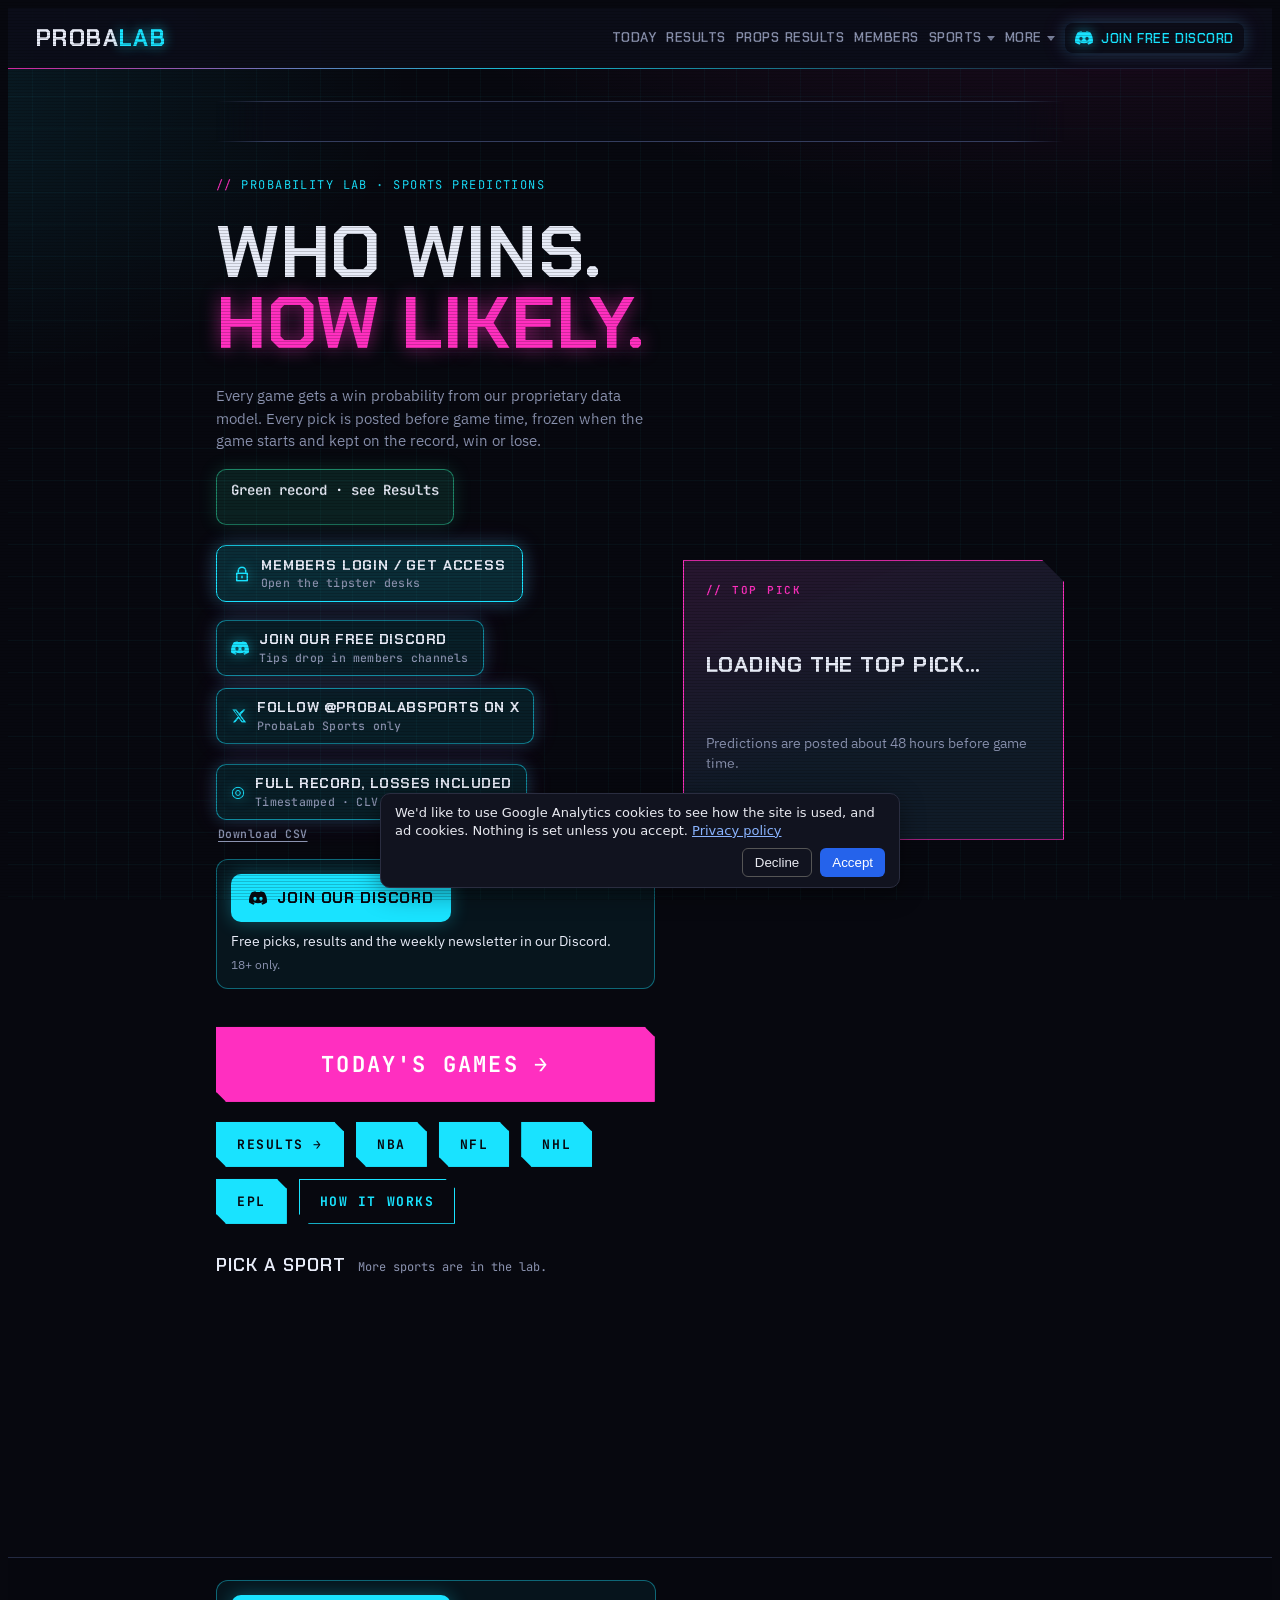
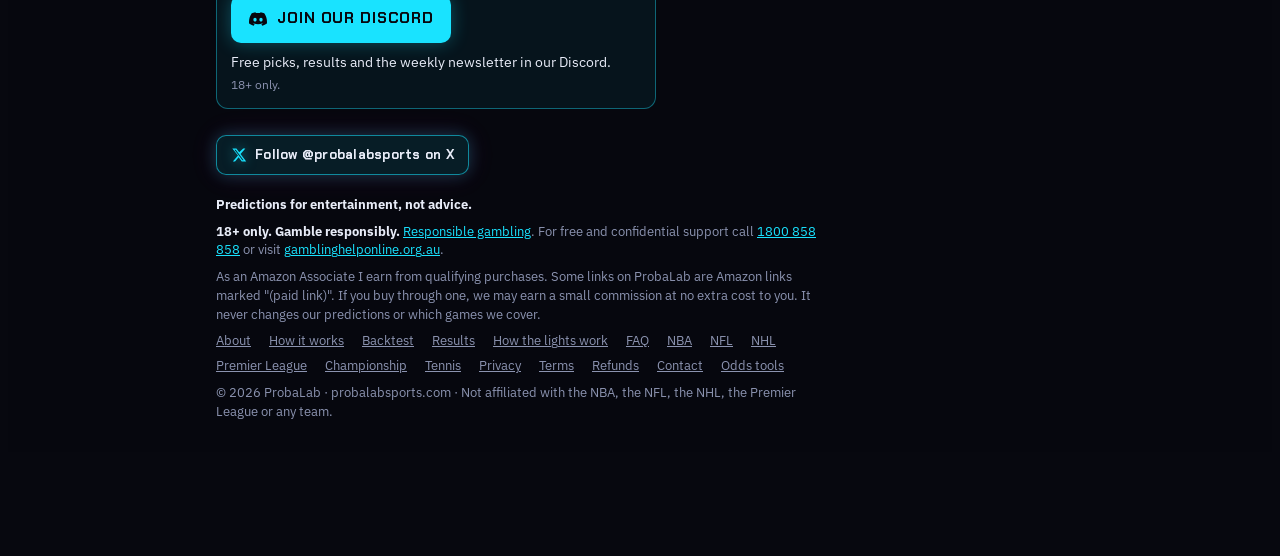
==== index.html @ 83459634 "Phone: one shared game card on every phone game list Phone only (under 768px); desktop layout unchan" ====
<!doctype html>
<html lang="en">
<head>
<!-- Google Analytics 4 (G-SS0L9DMVG3), Consent Mode v2: loads only after Accept --><script src="/consent.js"></script>
<script async src="https://pagead2.googlesyndication.com/pagead/js/adsbygoogle.js?client=ca-pub-9777350158785226" crossorigin="anonymous"></script>
<meta charset="utf-8">
<meta name="viewport" content="width=device-width, initial-scale=1, viewport-fit=cover">
<meta name="theme-color" content="#07080f">
<link rel="icon" href="/favicon.ico" sizes="any">
<link rel="icon" href="favicon.svg" type="image/svg+xml">
<link rel="icon" href="favicon-32.png" sizes="32x32" type="image/png">
<link rel="icon" href="favicon-16.png" sizes="16x16" type="image/png">
<link rel="apple-touch-icon" href="apple-touch-icon.png">
<link rel="manifest" href="site.webmanifest">
<title>ProbaLab: NBA, NFL, NHL, EPL, Championship &amp; Tennis Predictions</title>
<meta name="description" content="Win probabilities for NBA, NFL, NHL, Premier League, Championship and tennis, posted before the start and kept on a public record.">
<link rel="canonical" href="https://probalabsports.com/">
<meta property="og:site_name" content="ProbaLab">
<meta property="og:type" content="website">
<meta property="og:title" content="ProbaLab: NBA, NFL, NHL, EPL, Championship &amp; Tennis Predictions">
<meta property="og:description" content="Who wins, how likely. Win chances for NBA, NFL, NHL, Premier League, Championship and tennis — posted before the start, with every result on the record.">
<meta property="og:url" content="https://probalabsports.com/">
<meta property="og:image" content="https://probalabsports.com/og-image.png">
<meta property="og:image:width" content="1200">
<meta property="og:image:height" content="630">
<meta name="twitter:card" content="summary_large_image">
<meta name="twitter:title" content="ProbaLab: NBA, NFL, NHL, EPL, Championship &amp; Tennis Predictions">
<meta name="twitter:description" content="Who wins, how likely. Win chances across NBA, NFL, NHL, Premier League, Championship and tennis.">
<meta name="twitter:image" content="https://probalabsports.com/og-image.png">
<script type="application/ld+json">{"@context":"https://schema.org","@graph":[{"@type":"WebSite","name":"ProbaLab","url":"https://probalabsports.com/"},{"@type":"Organization","name":"ProbaLab","url":"https://probalabsports.com/","logo":"https://probalabsports.com/icon-512.png","email":"hello@probalabsports.com"}]}</script>
<link rel="preconnect" href="https://fonts.googleapis.com">
<link rel="preconnect" href="https://fonts.gstatic.com" crossorigin>
<link rel="stylesheet" href="https://fonts.googleapis.com/css2?family=Chakra+Petch:wght@500;600;700&family=IBM+Plex+Sans:wght@400;500;600&family=JetBrains+Mono:wght@400;500;700&display=swap">
<link rel="stylesheet" href="/site-nav.css">
<link rel="stylesheet" href="/phone.css">
<meta name="apple-mobile-web-app-capable" content="yes">
<meta name="mobile-web-app-capable" content="yes">
<meta name="apple-mobile-web-app-title" content="ProbaLab">
<meta name="apple-mobile-web-app-status-bar-style" content="black">
<script>if(location.hash && location.hash!=="#home" && location.hash!=="#") document.documentElement.classList.add("not-home");</script>
<script src="/lights.js"></script>
<style>
/* Layout: night-city terminal. One column of forecast "readouts" with clipped corners on a faint grid; neon reserved for the pick and the lights. Dark only, by design. */
:root {
  color-scheme: dark;
  --bg: #07080f; --bg-2: #0c0e1a; --surface: #10131f; --surface-2: #161a2a;
  --ink: #e8ecf8; --muted: #8b93b0; --line: #232a42; --line-hi: #343d5e;
  --cyan: #19e3ff; --cyan-soft: rgba(25, 227, 255, 0.12);
  --magenta: #ff2fc0; --magenta-soft: rgba(255, 47, 192, 0.12);
  --yellow: #f5e900;
  --win: #3dff8f; --win-soft: rgba(61, 255, 143, 0.12);
  /* lights:begin (Generated from lights.json by tools/build_lights.mjs. Do not edit: edit lights.json and run node tools/build_lights.mjs.) */
  --green: #2fd7a0; --green-soft: rgba(47, 215, 160, 0.12);
  --super: #b56cff; --super-soft: rgba(181, 108, 255, 0.14);
  --orange: #ffad33; --orange-soft: rgba(255, 173, 51, 0.12);
  --red: #ff4f6e; --red-soft: rgba(255, 79, 110, 0.13);
  /* lights:end */
  --f-display: "Chakra Petch", "Arial Narrow", system-ui, sans-serif;
  --f-body: "IBM Plex Sans", system-ui, -apple-system, "Segoe UI", sans-serif;
  --f-mono: "JetBrains Mono", ui-monospace, "SFMono-Regular", Menlo, monospace;
  --cut: 14px;
}

* { box-sizing: border-box; }
html { background: var(--bg); }
body {
  background-color: var(--bg); color: var(--ink); font-family: var(--f-body); font-size: 15px; line-height: 1.5;
  background-image:
    linear-gradient(rgba(25, 227, 255, 0.035) 1px, transparent 1px),
    linear-gradient(90deg, rgba(25, 227, 255, 0.035) 1px, transparent 1px),
    radial-gradient(1200px 500px at 85% -10%, rgba(255, 47, 192, 0.12), transparent 60%),
    radial-gradient(900px 500px at -10% 10%, rgba(25, 227, 255, 0.10), transparent 60%);
  background-size: 32px 32px, 32px 32px, 100% 100%, 100% 100%;
  background-attachment: fixed;
}
/* scanlines */
body::after { content: ""; position: fixed; inset: 0; pointer-events: none; z-index: 50;
  background: repeating-linear-gradient(0deg, rgba(0, 0, 0, 0.18) 0 1px, transparent 1px 3px); mix-blend-mode: multiply; }
.wrap { max-width: 880px; margin: 0 auto; padding-left: max(16px, env(safe-area-inset-left, 0px)); padding-right: max(16px, env(safe-area-inset-right, 0px)); }
a { color: var(--cyan); }
:focus-visible { outline: 2px solid var(--yellow); outline-offset: 2px; }
.mono { font-family: var(--f-mono); font-variant-numeric: tabular-nums; }

/* header */
body::before { content: ""; position: fixed; inset: 0 0 auto; height: env(safe-area-inset-top, 0px); z-index: 10; background: var(--bg-2); }
header.site { position: sticky; top: env(safe-area-inset-top, 0px); z-index: 5; background: rgba(12, 14, 26, 0.96); border-bottom: 1px solid var(--line); }
header.site::after { content: ""; position: absolute; left: 0; right: 0; bottom: -1px; height: 1px; background: linear-gradient(90deg, var(--magenta), var(--cyan) 40%, transparent 85%); }
header.site .wrap { display: flex; align-items: center; gap: 16px; padding-block: 12px; flex-wrap: wrap; }
header.site.site-head .wrap { flex-wrap: nowrap; }
/* Header top-pick chip is hidden so the unified nav has room; the hero card still shows the pick. */
.toppick-slot { display: none !important; }
.brand { font-family: var(--f-display); font-weight: 700; font-size: 23px; letter-spacing: 0.06em; text-transform: uppercase; color: var(--ink); text-decoration: none; display: flex; align-items: baseline; gap: 0; position: relative; }
.brand b { color: var(--cyan); text-shadow: 0 0 12px rgba(25, 227, 255, 0.7); font-weight: 700; }
.brand .p { color: var(--magenta); font-family: var(--f-mono); font-weight: 500; font-size: 12px; margin-left: 10px; letter-spacing: 0.02em; text-transform: none; border: 1px solid var(--magenta); padding: 1px 6px; text-shadow: 0 0 8px rgba(255, 47, 192, 0.6); }
nav.tabs { display: flex; gap: 2px; margin-left: auto; }
nav.tabs a { font-family: var(--f-display); font-weight: 600; font-size: 14px; letter-spacing: 0.08em; text-transform: uppercase; color: var(--muted); text-decoration: none; padding: 6px 12px; border-bottom: 2px solid transparent; }
nav.tabs a:hover { color: var(--ink); }
nav.tabs a[aria-current="page"] { color: var(--cyan); border-bottom-color: var(--cyan); text-shadow: 0 0 10px rgba(25, 227, 255, 0.6); }

.sample { background: repeating-linear-gradient(-45deg, rgba(245, 233, 0, 0.10) 0 10px, rgba(245, 233, 0, 0.04) 10px 20px); color: var(--ink); font-size: 13px; border-bottom: 1px solid rgba(245, 233, 0, 0.35); }
.sample .wrap { padding-block: 8px; font-family: var(--f-mono); }
.sample b { color: var(--yellow); }

main { padding-block: 32px 64px; }
h1, h2, h3 { font-family: var(--f-display); text-wrap: balance; margin: 0; }
h1 { font-size: clamp(30px, 5.4vw, 46px); font-weight: 700; line-height: 1.05; letter-spacing: 0.01em; text-transform: uppercase; }
h1 em { font-style: normal; color: var(--magenta); text-shadow: 0 0 18px rgba(255, 47, 192, 0.55); }
h2 { font-size: 18px; font-weight: 600; letter-spacing: 0.06em; text-transform: uppercase; }
.lede { color: var(--muted); max-width: 62ch; margin: 12px 0 0; }
.eyebrow { font-family: var(--f-mono); font-size: 12px; letter-spacing: 0.12em; text-transform: uppercase; color: var(--cyan); margin-bottom: 10px; }
.eyebrow::before { content: "// "; color: var(--magenta); }
section.view { display: grid; gap: 28px; }
html.not-home #view-home { display: none; }
#view-home[hidden] { display: none !important; }
.sportgrid-slot .sportgrid { min-height: 200px; }
.stack { display: grid; gap: 14px; }

/* light chips */
.chip { display: inline-flex; align-items: center; gap: 7px; font-family: var(--f-mono); font-size: 11px; font-weight: 700; letter-spacing: 0.1em; text-transform: uppercase; padding: 3px 9px; white-space: nowrap; border: 1px solid currentColor; }
.chip::before { content: ""; width: 7px; height: 7px; background: currentColor; box-shadow: 0 0 8px currentColor; }
.chip.SUPER { background: var(--super-soft); color: var(--super); text-shadow: 0 0 8px rgba(181, 108, 255, 0.6); }
.chip.GREEN { background: var(--green-soft); color: var(--green); }
.chip.ORANGE { background: var(--orange-soft); color: var(--orange); }
.chip.RED { background: var(--red-soft); color: var(--red); }
/* small Best value tag beside a green light (green pick that also beats our fair price) */
.bv-tag { display: inline-block; margin-left: 6px; padding: 1px 7px; border-radius: 999px; font-family: var(--f-mono); font-size: 10px; font-weight: 700; letter-spacing: .06em; text-transform: uppercase; white-space: nowrap; vertical-align: middle; color: var(--super); background: var(--super-soft); border: 1px solid var(--super); }

.legend { display: flex; flex-wrap: wrap; gap: 10px 20px; font-size: 13px; color: var(--muted); }
.legend span { display: inline-flex; align-items: center; gap: 8px; }

.day { display: grid; gap: 12px; }
.day h2 { display: flex; align-items: baseline; gap: 12px; flex-wrap: wrap; color: var(--ink); }
.day h2 small { font-family: var(--f-mono); font-size: 12px; font-weight: 400; letter-spacing: 0.04em; text-transform: none; color: var(--muted); }

/* forecast readout */
.card { position: relative; background: linear-gradient(180deg, var(--surface-2), var(--surface)); border: 1px solid var(--line); padding: 16px 18px; display: grid; gap: 12px;
  clip-path: polygon(0 0, calc(100% - var(--cut)) 0, 100% var(--cut), 100% 100%, var(--cut) 100%, 0 calc(100% - var(--cut))); }
.card.tip { border-color: rgba(25, 227, 255, 0.45); box-shadow: inset 0 0 0 1px rgba(25, 227, 255, 0.08), inset 0 0 40px rgba(25, 227, 255, 0.05); }
.card.tip::before { content: ""; position: absolute; left: 0; top: 0; bottom: 0; width: 3px; background: var(--cyan); box-shadow: 0 0 14px var(--cyan); }
.card.super::before { background: var(--super); box-shadow: 0 0 14px var(--super); }
.card-top { display: flex; align-items: center; gap: 12px; flex-wrap: wrap; }
.time { font-family: var(--f-mono); font-size: 13px; color: var(--muted); font-variant-numeric: tabular-nums; }
.card-top .chip { margin-left: auto; }
.tipflag { font-family: var(--f-mono); font-size: 11px; font-weight: 700; letter-spacing: 0.14em; text-transform: uppercase; color: var(--bg); background: var(--cyan); padding: 2px 7px; }
.card.super .tipflag { background: var(--super); }
.teams { display: grid; grid-template-columns: 1fr auto 1fr; align-items: end; gap: 12px; }
.team { min-width: 0; }
.team.r { text-align: right; }
.team .nm { font-family: var(--f-display); font-weight: 600; font-size: 17px; line-height: 1.15; letter-spacing: 0.02em; }
.team .role { font-family: var(--f-mono); font-size: 11px; letter-spacing: 0.1em; text-transform: uppercase; color: var(--muted); }
.team .pc { font-family: var(--f-mono); font-size: 30px; font-weight: 700; line-height: 1; font-variant-numeric: tabular-nums; margin-top: 6px; }
.team.picked .pc { color: var(--cyan); text-shadow: 0 0 14px rgba(25, 227, 255, 0.65); }
.card.super .team.picked .pc { color: var(--super); text-shadow: 0 0 14px rgba(181, 108, 255, 0.6); }
.team:not(.picked) .pc { color: var(--muted); font-size: 21px; font-weight: 500; }
.at { font-family: var(--f-mono); color: var(--magenta); font-size: 13px; padding-bottom: 6px; }
.bar { display: flex; height: 6px; background: #1b2136; gap: 2px; }
.bar i { display: block; height: 100%; background: #2a3150; }
/* EPL 3-way bar: pick cyan, draw magenta, the other team yellow */
.bar3 .seg-home, .bar3 .seg-away { background: rgba(245, 233, 0, 0.8); }
.bar3 .seg-draw { background: rgba(255, 47, 192, 0.55); }
.bar .pk, .bar3 .pk { background: var(--cyan); box-shadow: 0 0 10px rgba(25, 227, 255, 0.7); }
.card.super .bar .pk { background: var(--super); box-shadow: 0 0 10px rgba(181, 108, 255, 0.7); }
.prices { display: flex; flex-wrap: wrap; gap: 6px 22px; font-size: 13.5px; margin: 0; }
.prices div { display: flex; gap: 8px; align-items: baseline; }
.prices dt { color: var(--muted); font-family: var(--f-mono); font-size: 11.5px; letter-spacing: 0.08em; text-transform: uppercase; }
.prices dd { margin: 0; font-family: var(--f-mono); font-weight: 700; font-variant-numeric: tabular-nums; }
.prices .value dd { color: var(--yellow); text-shadow: 0 0 10px rgba(245, 233, 0, 0.35); }
.meta { font-size: 11.5px; color: var(--muted); font-family: var(--f-mono); letter-spacing: 0.02em; }
.wl { font-family: var(--f-mono); font-weight: 700; padding: 1px 8px; border: 1px solid currentColor; }
.wl.W { background: var(--win-soft); color: var(--win); }
.wl.L { background: var(--red-soft); color: var(--red); }

/* results */
.stats { display: grid; grid-template-columns: repeat(4, minmax(0, 1fr)); gap: 10px; }
.stat { background: var(--surface); border: 1px solid var(--line); border-top: 2px solid var(--magenta); padding: 14px; min-width: 0; }
.stat:nth-child(2) { border-top-color: var(--cyan); }
.stat:nth-child(3), .stat:nth-child(4) { border-top-color: var(--yellow); }
.stat .k { font-family: var(--f-mono); font-size: 11px; letter-spacing: 0.08em; text-transform: uppercase; color: var(--muted); }
.stat .v { font-family: var(--f-mono); font-size: 28px; font-weight: 700; font-variant-numeric: tabular-nums; line-height: 1.25; }
.stat .s { font-size: 12px; color: var(--muted); }
.panel { background: rgba(16, 19, 31, 0.9); border: 1px solid var(--line); padding: 16px; display: grid; gap: 12px; min-width: 0; }
.panel p { margin: 0; color: var(--muted); font-size: 13.5px; max-width: 65ch; }
.tablewrap { overflow-x: auto; }
table { width: 100%; border-collapse: collapse; font-size: 14px; }
th { text-align: left; font-family: var(--f-mono); font-weight: 500; color: var(--muted); font-size: 11px; letter-spacing: 0.08em; text-transform: uppercase; padding: 6px 8px; border-bottom: 1px solid var(--line-hi); white-space: nowrap; }
td { padding: 9px 8px; border-bottom: 1px solid var(--line); white-space: nowrap; }
tbody tr:hover td { background: rgba(25, 227, 255, 0.04); }
td.n, th.n { text-align: right; font-family: var(--f-mono); font-variant-numeric: tabular-nums; }
tr:last-child td { border-bottom: 0; }
.two { display: grid; grid-template-columns: minmax(0, 1fr) minmax(0, 1fr); gap: 12px; }
svg text { fill: var(--muted); font-family: var(--f-mono); font-size: 11px; }
.filters { display: flex; gap: 6px; flex-wrap: wrap; }
.filters button { font: 600 12px var(--f-mono); letter-spacing: 0.08em; text-transform: uppercase; color: var(--muted); background: transparent; border: 1px solid var(--line-hi); padding: 5px 12px; cursor: pointer; }
.filters button[aria-pressed="true"] { color: var(--cyan); border-color: var(--cyan); background: var(--cyan-soft); }

.game-filter-bar { display: grid; gap: 8px; margin: 10px 0 14px; }
.game-filters { display: flex; flex-wrap: wrap; gap: 8px; align-items: center; }
.game-filters .gf-btn {
  font: 600 12px var(--f-mono); letter-spacing: 0.06em; text-transform: uppercase;
  color: var(--muted); background: transparent; border: 1px solid var(--line-hi);
  padding: 6px 12px; border-radius: 999px; text-decoration: none; cursor: pointer;
  min-height: 36px; display: inline-flex; align-items: center;
}
.game-filters .gf-btn:hover { color: var(--ink); border-color: var(--cyan); }
.game-filters .gf-btn.on { color: #07080f; background: var(--cyan); border-color: var(--cyan); }
.game-filters.lights .gf-btn.SUPER { color: #cfa5ff; border-color: #cfa5ff; }
.game-filters.lights .gf-btn.GREEN { color: var(--green); border-color: var(--green); }
.game-filters.lights .gf-btn.ORANGE { color: var(--orange); border-color: var(--orange); }
.game-filters.lights .gf-btn.RED { color: var(--red); border-color: var(--red); }
.game-filters.lights .gf-btn.SUPER.on { background: #cfa5ff; color: #07080f; }
.game-filters.lights .gf-btn.GREEN.on { background: var(--green); color: #07080f; }
.game-filters.lights .gf-btn.ORANGE.on { background: var(--orange); color: #07080f; }
.game-filters.lights .gf-btn.RED.on { background: var(--red); color: #07080f; }
.game-filter-bar .filter-note { margin: 0; color: var(--muted); font-size: 13px; }
.chart-summary { display: flex; flex-wrap: wrap; gap: 10px 18px; margin: 10px 0 0; font-family: var(--f-mono); font-size: 13px; color: var(--muted); }
.chart-summary b { color: var(--ink); }
.chart-summary .pos { color: var(--green); }
.pill-tabs { display: flex; flex-wrap: wrap; gap: 8px; margin: 0 0 12px; }
.pill-tabs .gf-btn { border-radius: 999px; }
@media (max-width: 420px) {
  .game-filters .gf-btn { padding: 7px 10px; font-size: 11px; }
}

.clv-pos { color: var(--win); } .clv-neg { color: var(--red); }

/* about */
.prose { max-width: 65ch; display: grid; gap: 14px; }
.prose p, .prose li { margin: 0; }
.prose b { color: var(--ink); }
.prose ul { margin: 0; padding-left: 20px; display: grid; gap: 6px; }
.prose li::marker { color: var(--magenta); }
.prose h2 { margin-top: 8px; color: var(--cyan); }
.lights { display: grid; gap: 10px; }
.lights div { display: grid; grid-template-columns: 150px 1fr; gap: 12px; align-items: start; }
.lights p { margin: 0; color: var(--muted); }

footer { border-top: 1px solid var(--line); color: var(--muted); font-size: 12.5px; background: rgba(7, 8, 15, 0.85); }
footer .wrap { padding-block: 22px 32px; display: grid; gap: 8px; }
footer p { margin: 0; max-width: 75ch; }
footer b { color: var(--ink); }

@media (max-width: 640px) {
  .stats { grid-template-columns: repeat(2, minmax(0, 1fr)); }
  .two { grid-template-columns: minmax(0, 1fr); }
  nav.tabs { margin-left: 0; width: 100%; }
  .team .pc { font-size: 24px; }
  .lights div { grid-template-columns: minmax(0, 1fr); gap: 4px; }
}
@media (prefers-reduced-motion: no-preference) {
  .bar i { transition: width .5s ease; }
  .brand:hover b { animation: flick 0.6s steps(2) 1; }
  @keyframes flick { 0%, 100% { opacity: 1; } 30% { opacity: 0.35; } 60% { opacity: 0.85; } }
}
.conf .pg-preview { grid-column: 1 / -1; }
.conf:has(> .pg-preview:not([hidden])) > .panel { grid-column: 1 / -1; }
.pg-preview .panel { margin: 0; max-width: none; }
</style>
<style>
/* additions: sport bar, sub-tabs, sidebar layout, date strip, game detail */
.sports { background: var(--bg-2); border-bottom: 1px solid var(--line); }
.sports .wrap { display: flex; gap: 6px; padding-block: 8px; overflow-x: auto; scrollbar-width: none; }
.sports .wrap::-webkit-scrollbar { display: none; }
.sport { font: 600 12px var(--f-mono); letter-spacing: 0.1em; text-transform: uppercase; color: var(--muted); background: transparent; border: 1px solid var(--line-hi); padding: 6px 12px; white-space: nowrap; display: inline-flex; gap: 8px; align-items: center; text-decoration: none; }
.sport.on { color: var(--bg); background: var(--cyan); border-color: var(--cyan); box-shadow: 0 0 14px rgba(25, 227, 255, 0.45); }
.sport[aria-disabled="true"] { opacity: 0.45; cursor: default; }
.sport small { font-size: 9.5px; letter-spacing: 0.08em; color: var(--magenta); }
.sport.on small { color: var(--bg); }
.sports { position: relative; }
.more-btn { cursor: pointer; font: 600 12px var(--f-mono); }
.more-btn .cur { letter-spacing: 0.06em; }
.more-btn svg { transition: transform 0.15s; }
.more-btn[aria-expanded="true"] svg { transform: rotate(180deg); }
.more-btn[aria-expanded="true"]:not(.on) { color: var(--ink); border-color: var(--cyan); }
.more-panel { position: absolute; left: 0; right: 0; top: 100%; z-index: 40; background: var(--surface); border-bottom: 1px solid var(--line-hi); box-shadow: 0 24px 50px rgba(0, 0, 0, 0.55); }
.more-panel .wrap { padding-block: 18px 16px; display: grid; gap: 14px; }
.more-grid { display: grid; grid-template-columns: repeat(auto-fill, minmax(190px, 1fr)); gap: 14px 24px; }
.more-group h3 { font: 600 12px var(--f-display); letter-spacing: 0.08em; text-transform: uppercase; color: var(--muted); padding-bottom: 6px; border-bottom: 1px solid var(--line); margin: 0 0 4px; }
.more-item { display: flex; align-items: center; gap: 10px; min-height: 44px; padding: 0 8px; margin: 0 -8px; color: var(--muted); text-decoration: none; font-size: 15px; }
.more-item .nm { flex: 1; min-width: 0; }
.more-item small { font: 600 10.5px var(--f-mono); letter-spacing: 0.08em; text-transform: uppercase; color: var(--muted); }
.more-item .dot { flex: none; width: 8px; height: 8px; border-radius: 50%; border: 1px solid var(--muted); box-sizing: border-box; }
.more-item.live { color: var(--ink); }
.more-item.live .dot { background: var(--win); border-color: var(--win); }
.more-item.live small { color: var(--win); }
.more-item.live:hover, .more-item.on { background: var(--cyan-soft); color: var(--ink); }
.more-note { margin: 0; font-size: 13px; color: var(--muted); }
.more-note a { color: var(--cyan); }

.subtabs { display: flex; gap: 2px; overflow-x: auto; border-bottom: 1px solid var(--line); scrollbar-width: none; }
.subtabs::-webkit-scrollbar { display: none; }
.subtabs a { font-family: var(--f-display); font-weight: 600; font-size: 14px; letter-spacing: 0.08em; text-transform: uppercase; color: var(--muted); text-decoration: none; padding: 9px 14px; border-bottom: 2px solid transparent; white-space: nowrap; }
.subtabs a:hover { color: var(--ink); }
.subtabs a[aria-current="page"] { color: var(--cyan); border-bottom-color: var(--cyan); text-shadow: 0 0 10px rgba(25, 227, 255, 0.6); }

.layout { display: grid; grid-template-columns: minmax(0, 1fr) 280px; gap: 24px; align-items: start; }
.side { display: grid; gap: 14px; position: sticky; top: calc(env(safe-area-inset-top, 0px) + 72px); }
.side h3 { font-size: 13px; font-weight: 600; letter-spacing: 0.1em; text-transform: uppercase; color: var(--cyan); }

/* date strip */
.dates { display: grid; grid-template-columns: auto 1fr auto; gap: 6px; align-items: stretch; }
.dates .days { display: grid; grid-template-columns: repeat(7, minmax(0, 1fr)); gap: 4px; }
.dates button { font-family: var(--f-mono); background: var(--surface); color: var(--muted); border: 1px solid var(--line); padding: 6px 2px; cursor: pointer; display: grid; gap: 1px; justify-items: center; min-width: 0; }
.dates button b { font-size: 16px; color: var(--ink); font-weight: 700; }
.dates button span { font-size: 10px; letter-spacing: 0.08em; text-transform: uppercase; }
.dates button i { font-style: normal; font-size: 10px; color: var(--magenta); }
.dates button[aria-pressed="true"] { border-color: var(--cyan); background: var(--cyan-soft); box-shadow: 0 0 12px rgba(25, 227, 255, 0.25); }
.dates button[aria-pressed="true"] b { color: var(--cyan); }
.dates .nav { padding: 0 10px; font-size: 16px; color: var(--cyan); }
.tz { font-family: var(--f-mono); font-size: 11.5px; color: var(--muted); }

.card { cursor: pointer; transition: border-color .15s; }
.card:hover { border-color: var(--line-hi); }
.card .more { font-family: var(--f-mono); font-size: 11.5px; letter-spacing: 0.06em; color: var(--cyan); margin-left: auto; text-transform: uppercase; }
.card .result { display: flex; gap: 10px; align-items: center; flex-wrap: wrap; font-size: 13.5px; }
.card .score { font-family: var(--f-mono); font-weight: 700; }

/* mini lists in sidebar */
.mini { background: rgba(16, 19, 31, 0.9); border: 1px solid var(--line); padding: 14px; display: grid; gap: 10px; }
.mini .row { display: flex; gap: 8px; align-items: center; font-size: 13px; }
.mini .row .t { min-width: 0; flex: 1; overflow: hidden; text-overflow: ellipsis; white-space: nowrap; }
.mini .row .n { font-family: var(--f-mono); font-variant-numeric: tabular-nums; color: var(--muted); }
.mini .feat { display: grid; gap: 6px; cursor: pointer; }
.mini .feat .big { font-family: var(--f-mono); font-size: 28px; font-weight: 700; color: var(--win); text-shadow: 0 0 14px rgba(61, 255, 143, 0.5); line-height: 1; }
.badge { display: inline-grid; place-items: center; width: 34px; height: 22px; font: 700 10.5px var(--f-mono); letter-spacing: 0.04em; border: 1px solid var(--line-hi); color: var(--ink); background: var(--surface-2); flex: none; }
.form { display: inline-flex; gap: 3px; }
.form i { font-style: normal; font: 700 10px var(--f-mono); width: 17px; height: 17px; display: grid; place-items: center; }
.form i.W { background: var(--win-soft); color: var(--win); border: 1px solid rgba(61, 255, 143, 0.4); }
.form i.L { background: var(--red-soft); color: var(--red); border: 1px solid rgba(255, 79, 110, 0.4); }

/* game detail */
.back { font-family: var(--f-mono); font-size: 12px; letter-spacing: 0.08em; text-transform: uppercase; color: var(--cyan); text-decoration: none; }
.match { display: grid; gap: 16px; }
.match .vs { display: grid; grid-template-columns: 1fr auto 1fr; gap: 16px; align-items: center; }
.match .side-t { display: grid; gap: 6px; justify-items: start; min-width: 0; }
.match .side-t.r { justify-items: end; text-align: right; }
.match .crest { width: 64px; height: 64px; display: grid; place-items: center; font: 700 17px var(--f-mono); color: var(--ink); background: var(--surface-2); border: 1px solid var(--line-hi); clip-path: polygon(0 0, calc(100% - 10px) 0, 100% 10px, 100% 100%, 10px 100%, 0 calc(100% - 10px)); }
.match .side-t.picked .crest { border-color: var(--cyan); color: var(--cyan); box-shadow: inset 0 0 18px rgba(25, 227, 255, 0.2); }
.match .tn { font-family: var(--f-display); font-weight: 700; font-size: clamp(18px, 3.4vw, 26px); line-height: 1.1; text-transform: uppercase; letter-spacing: 0.02em; }
.match .pcbig { font-family: var(--f-mono); font-weight: 700; font-size: clamp(30px, 6vw, 46px); line-height: 1; }
.match .side-t.picked .pcbig { color: var(--cyan); text-shadow: 0 0 18px rgba(25, 227, 255, 0.6); }
.match .side-t:not(.picked) .pcbig { color: var(--muted); }
.match .mid { display: grid; gap: 6px; justify-items: center; text-align: center; font-family: var(--f-mono); font-size: 12px; color: var(--muted); }
.match .mid .x { color: var(--magenta); font-size: 18px; font-weight: 700; }
.factors { display: grid; gap: 14px; }
.factor { display: grid; grid-template-columns: 64px minmax(0, 1fr) 64px; gap: 10px; align-items: center; }
.factor .v { font-family: var(--f-mono); font-variant-numeric: tabular-nums; font-size: 14px; font-weight: 700; }
.factor .v.r { text-align: right; }
.factor .v.edge { color: var(--cyan); }
.factor .mid { display: grid; gap: 5px; }
.factor .lbl { font-family: var(--f-mono); font-size: 11px; letter-spacing: 0.08em; text-transform: uppercase; color: var(--muted); text-align: center; }
.factor .track { display: grid; grid-template-columns: 1fr 1fr; gap: 2px; height: 6px; }
.factor .track span { background: #1b2136; position: relative; }
.factor .track span i { position: absolute; top: 0; bottom: 0; background: var(--cyan); box-shadow: 0 0 8px rgba(25, 227, 255, 0.6); }
.factor .track span:first-child i { right: 0; }
.factor .track span:last-child i { left: 0; }
.out { display: grid; grid-template-columns: minmax(0, 1fr) minmax(0, 1fr); gap: 12px; }
.out ul { list-style: none; margin: 0; padding: 0; display: grid; gap: 6px; font-size: 13.5px; }
.out li { display: flex; gap: 8px; align-items: baseline; }
.out li .st { font: 700 10.5px var(--f-mono); letter-spacing: 0.06em; text-transform: uppercase; padding: 1px 6px; border: 1px solid currentColor; }
.st.Out { color: var(--red); } .st.Doubtful { color: var(--orange); } .st.Questionable { color: var(--yellow); }
.out li .m { margin-left: auto; font-family: var(--f-mono); color: var(--muted); font-size: 12px; }
.timeline { display: grid; gap: 8px; font-family: var(--f-mono); font-size: 12.5px; color: var(--muted); }
.timeline div { display: flex; gap: 10px; }
.timeline b { color: var(--ink); font-weight: 500; min-width: 120px; }
.lbig { font-family: var(--f-display); font-size: 16px; font-weight: 600; letter-spacing: 0.04em; text-transform: uppercase; }
.conf { display: grid; grid-template-columns: minmax(0, 1fr) minmax(0, 1fr); gap: 12px; }
td .tm { display: flex; gap: 8px; align-items: center; }

@media (max-width: 900px) {
  .layout { grid-template-columns: minmax(0, 1fr); }
  .side { position: static; }
}
@media (max-width: 640px) {
  .out, .conf { grid-template-columns: minmax(0, 1fr); }
  .factor { grid-template-columns: 48px minmax(0, 1fr) 48px; }
  .dates .days button:nth-child(n+6) { display: none; }
  .dates .days { grid-template-columns: repeat(5, minmax(0, 1fr)); }
  .match .crest { width: 48px; height: 48px; font-size: 14px; }
}
</style>
</head>
<body>
<style>
/* v4 additions: month calendar, outcome marks, seg buttons, scores list, stats */
.brandwrap { display: flex; align-items: center; gap: 10px; min-width: 0; }
.flinks { display: flex; flex-wrap: wrap; gap: 6px 18px; }
.flinks a { color: var(--muted); }
.flinks a:hover { color: var(--cyan); }
.permalink { font-family: var(--f-mono); font-size: 13px; margin: 4px 0 14px; }
table.cmp { width: 100%; border-collapse: collapse; table-layout: fixed; }
table.cmp th, table.cmp td { padding: 9px 6px; border-bottom: 1px solid var(--line); font-variant-numeric: tabular-nums; }
table.cmp thead th { font-family: var(--f-display); font-size: 15px; letter-spacing: .04em; text-transform: uppercase; color: var(--ink); }
table.cmp td.a, table.cmp th.a { text-align: left; width: 32%; font-family: var(--f-mono); font-size: 14px; }
table.cmp td.h, table.cmp th.h { text-align: right; width: 32%; font-family: var(--f-mono); font-size: 14px; }
table.cmp td.lbl { text-align: center; color: var(--muted); font-size: 13px; }
table.cmp td small { display: block; color: var(--muted); font-size: 11px; font-weight: 400; }
table.cmp td { overflow-wrap: anywhere; white-space: normal; }
table.ptab td:first-child { white-space: normal; }
@media (max-width: 520px) { table.ptab th, table.ptab td { padding: 7px 4px; font-size: 13px; } table.ptab .xs { display: none; } }
@media (max-width: 520px) { table.cmp td.a, table.cmp td.h { font-size: 13px; width: 30%; } table.cmp td.lbl { font-size: 12px; } table.cmp td small { font-size: 10px; } }
table.cmp td.edge { color: var(--cyan); font-weight: 700; text-shadow: 0 0 10px rgba(25, 227, 255, 0.35); }
.inj { font-family: var(--f-mono); font-size: 10px; letter-spacing: .06em; text-transform: uppercase; padding: 0 5px; margin-left: 6px; border: 1px solid; vertical-align: 1px; }
.inj.Out { color: var(--red); } .inj.Doubtful, .inj.Questionable { color: var(--orange); } .inj.Probable { color: var(--muted); }
.seclead { margin: 6px 0 12px; }
.teamlinks { display: flex; flex-wrap: wrap; gap: 6px 18px; font-family: var(--f-mono); font-size: 13px; margin-top: 10px; }
.toppick-slot { display: none; align-items: center; min-height: 28px; min-width: 11rem; }
.toppick { color: var(--magenta); font-family: var(--f-mono); font-weight: 500; font-size: 12px; letter-spacing: 0.02em; border: 1px solid var(--magenta); padding: 2px 7px; text-shadow: 0 0 8px rgba(255, 47, 192, 0.6); text-decoration: none; white-space: nowrap; }
.toppick[hidden] { display: inline-flex !important; visibility: hidden; min-width: 11rem; min-height: 28px; }
.toppick small { color: var(--muted); text-shadow: none; margin-right: 6px; text-transform: uppercase; letter-spacing: 0.08em; font-size: 10px; }
.toppick b { color: var(--ink); font-weight: 700; margin-right: 4px; }
.nlbtn { font-family: var(--f-display); font-weight: 700; font-size: 12.5px; letter-spacing: 0.08em; text-transform: uppercase; color: var(--cyan); border: 1px solid var(--cyan); padding: 4px 12px; text-decoration: none; white-space: nowrap; text-shadow: 0 0 8px rgba(25, 227, 255, 0.5); margin-left: auto; }
.nlbtn:hover { background: rgba(25, 227, 255, 0.12); color: var(--ink); }
header.site .nlbtn + nav.tabs { margin-left: 0; }
@media (max-width: 640px) { header.site nav.tabs { flex-wrap: wrap; row-gap: 2px; } header.site nav.tabs a { padding-inline: 7px; letter-spacing: 0.05em; } }
@media (max-width: 360px) { header.site nav.tabs a { padding-inline: 5px; font-size: 11.5px; letter-spacing: 0.03em; } }
@media (max-width: 640px) { header.site .nlbtn { padding: 3px 9px; font-size: 11.5px; } }
.toppick:hover { background: rgba(255, 47, 192, 0.12); }
[hidden] { display: none !important; }
.statgrid > .panel { align-content: start; }
.cal { display: grid; gap: 8px; }
.cal-head { display: flex; align-items: center; gap: 6px; }
.cal-head b { flex: 1; text-align: center; font-family: var(--f-display); font-weight: 600; letter-spacing: 0.08em; text-transform: uppercase; font-size: 13px; }
.cal-head button, .daynav button { background: transparent; border: 1px solid var(--line-hi); color: var(--cyan); width: 30px; height: 30px; cursor: pointer; font: 700 15px var(--f-mono); }
.cal-grid { display: grid; grid-template-columns: repeat(7, minmax(0, 1fr)); gap: 3px; }
.cal-grid .dow { font: 600 10px var(--f-mono); letter-spacing: 0.06em; color: var(--muted); text-align: center; text-transform: uppercase; padding-bottom: 2px; }
.cal-grid button { aspect-ratio: 1; max-width: 100%; background: var(--surface); border: 1px solid var(--line); color: var(--muted); font: 600 12px var(--f-mono); cursor: pointer; position: relative; padding: 0; }
.cal-grid button.has { color: var(--ink); }
.cal-grid button.has::after { content: ""; position: absolute; left: 50%; bottom: 3px; width: 4px; height: 4px; margin-left: -2px; background: var(--magenta); box-shadow: 0 0 6px var(--magenta); }
.cal-grid button.today { border-color: var(--yellow); }
.cal-grid button[aria-pressed="true"] { background: var(--cyan); color: var(--bg); border-color: var(--cyan); box-shadow: 0 0 12px rgba(25, 227, 255, 0.5); }
.cal-grid button[aria-pressed="true"]::after { background: var(--bg); box-shadow: none; }
.daynav { display: flex; align-items: center; gap: 10px; flex-wrap: wrap; }
.daynav h2 { flex: 1; min-width: 0; }
.daynav .calbtn { width: auto; padding: 0 10px; font-size: 11px; letter-spacing: 0.08em; text-transform: uppercase; }
#calInline { display: none; }
#calInline.open { display: grid; }
@media (min-width: 901px) { .daynav .calbtn { display: none; } #calInline.open { display: none; } }
.daysum { font-family: var(--f-mono); font-size: 12.5px; color: var(--muted); display: flex; gap: 14px; flex-wrap: wrap; }
.daysum b { color: var(--ink); }

.mark { width: 26px; height: 26px; display: grid; place-items: center; font: 700 14px var(--f-mono); border: 1px solid currentColor; margin-left: auto; }
.mark.W { color: var(--win); background: var(--win-soft); box-shadow: 0 0 10px rgba(61, 255, 143, 0.3); }
.mark.L { color: var(--red); background: var(--red-soft); }
.card.done .chip { margin-left: 0; }

.seg { display: inline-flex; border: 1px solid var(--line-hi); }
.seg a, .seg button { font: 600 12px var(--f-mono); letter-spacing: 0.1em; text-transform: uppercase; color: var(--muted); background: transparent; border: 0; padding: 7px 14px; text-decoration: none; cursor: pointer; }
.seg [aria-current="page"], .seg [aria-pressed="true"] { color: var(--bg); background: var(--cyan); }
.toolbar { display: flex; gap: 12px; align-items: center; flex-wrap: wrap; }
.toolbar .grow { flex: 1; }
select.season { font: 600 12px var(--f-mono); letter-spacing: 0.06em; color: var(--ink); background: var(--surface); border: 1px solid var(--line-hi); padding: 6px 8px; }

.scores { display: grid; }
.scores .dh { font: 600 11.5px var(--f-mono); letter-spacing: 0.1em; text-transform: uppercase; color: var(--cyan); padding: 10px 8px 6px; border-bottom: 1px solid var(--line-hi); }
.scores .sr { display: grid; grid-template-columns: 70px minmax(0, 1fr) 74px minmax(0, 1fr); gap: 10px; align-items: center; padding: 8px; border-bottom: 1px solid var(--line); cursor: pointer; font-size: 14px; }
.scores .sr:hover { background: rgba(25, 227, 255, 0.04); }
.scores .sr .tt { font: 12px var(--f-mono); color: var(--muted); }
.scores .sr .a { text-align: right; min-width: 0; overflow: hidden; text-overflow: ellipsis; white-space: nowrap; color: var(--muted); }
.scores .sr .h { min-width: 0; overflow: hidden; text-overflow: ellipsis; white-space: nowrap; color: var(--muted); }
.scores .sr .win { color: var(--ink); font-weight: 600; }
.scores .sr.team { grid-template-columns: 96px minmax(0, 1fr) 74px 36px; }
.scores .sr.team .a { text-align: left; }
.scores .sr.team .tt { white-space: nowrap; }
.scores .sr .sc { text-align: center; font: 700 14px var(--f-mono); color: var(--ink); background: var(--surface-2); border: 1px solid var(--line-hi); padding: 2px 0; }

.formlist { display: grid; }
.formlist .fr { display: grid; grid-template-columns: 28px minmax(0, 1fr) auto; gap: 10px; align-items: center; padding: 6px 4px; border-bottom: 1px solid var(--line); font-size: 13.5px; }
.formlist .fr .t { min-width: 0; overflow: hidden; text-overflow: ellipsis; white-space: nowrap; }
.dots { display: inline-flex; gap: 4px; align-items: center; }
.dots i { width: 11px; height: 11px; border-radius: 50%; }
.dots i.W { background: var(--win); box-shadow: 0 0 6px rgba(61, 255, 143, 0.6); }
.dots i.L { background: var(--red); box-shadow: 0 0 6px rgba(255, 79, 110, 0.5); }
.dots small { font: 10px var(--f-mono); color: var(--muted); }

.statgrid { display: grid; grid-template-columns: minmax(0, 1fr) minmax(0, 1fr); gap: 12px; }
.kv { display: grid; grid-template-columns: minmax(84px, 1.3fr) 44px minmax(40px, 1fr) 40px; gap: 10px; align-items: center; font-size: 13.5px; padding: 5px 0; border-bottom: 1px solid var(--line); }
.kv:last-child { border-bottom: 0; }
.kv .num { font: 700 13.5px var(--f-mono); font-variant-numeric: tabular-nums; text-align: right; }
.kv .pc { font: 12px var(--f-mono); color: var(--muted); text-align: right; }
.meter { height: 8px; background: #1b2136; border: 1px solid var(--line-hi); }
.meter i { display: block; height: 100%; background: var(--cyan); box-shadow: 0 0 8px rgba(25, 227, 255, 0.5); }
.meter.m i { background: var(--magenta); box-shadow: 0 0 8px rgba(255, 47, 192, 0.5); }
.leaders { display: grid; grid-template-columns: repeat(auto-fit, minmax(190px, 1fr)); gap: 12px; }
.leaders ol { margin: 0; padding: 0; list-style: none; display: grid; gap: 6px; }
.leaders li { display: grid; grid-template-columns: 16px minmax(0, 1fr) auto; gap: 8px; align-items: center; font-size: 13px; }
.leaders li .nm { min-width: 0; overflow: hidden; text-overflow: ellipsis; white-space: nowrap; }
.leaders li .nm small { color: var(--muted); font-family: var(--f-mono); font-size: 10.5px; margin-left: 4px; }
.leaders li .v { font: 700 13px var(--f-mono); color: var(--cyan); }
.leaders li:first-child .v { color: var(--yellow); text-shadow: 0 0 8px rgba(245, 233, 0, 0.4); }
.note { font-size: 12px; color: var(--muted); font-family: var(--f-mono); }
@media (max-width: 640px) {
  .statgrid { grid-template-columns: minmax(0, 1fr); }
  .scores .sr { grid-template-columns: minmax(0, 1fr) 64px minmax(0, 1fr); }
  .scores .sr .tt { display: none; }
  .scores .sr.team { grid-template-columns: minmax(0, 1fr) 70px 32px; }
  /* phone: everything stacks in one long column */
  .stats, .leaders, .statgrid, .conf, .out { grid-template-columns: minmax(0, 1fr); }
  .toolbar select.season { flex: 1 1 140px; }
  .tablewrap { overflow: visible; }
  table.stk, table.stk tbody { display: block; width: 100%; }
  table.stk thead { display: none; }
  table.stk tr { display: grid; grid-template-columns: minmax(0, 1fr) minmax(0, 1fr); gap: 2px 18px; padding: 10px 2px; border-bottom: 1px solid var(--line-hi); }
  table.stk td { display: flex; justify-content: space-between; align-items: center; gap: 8px; padding: 3px 0; border: 0; text-align: right; min-width: 0; }
  table.stk td::before { content: attr(data-l); font: 600 10.5px var(--f-mono); letter-spacing: 0.08em; text-transform: uppercase; color: var(--muted); text-align: left; }
  table.stk td.hd { grid-column: 1 / -1; order: -1; justify-content: flex-start; font-weight: 600; font-size: 15px; padding-bottom: 6px; text-align: left; }
  table.stk td.hd::before { content: attr(data-rk); font: 700 13px var(--f-mono); color: var(--cyan); letter-spacing: 0; }
  table.stk td.rk { display: none; }
}

/* ---------- home page ---------- */
.ticker { min-height: 41px; overflow: hidden; border-block: 1px solid var(--line-hi); background: rgba(10, 12, 24, 0.6); white-space: nowrap; font: 600 12.5px var(--f-mono); letter-spacing: 0.04em; -webkit-mask-image: linear-gradient(90deg, transparent, #000 6%, #000 94%, transparent); mask-image: linear-gradient(90deg, transparent, #000 6%, #000 94%, transparent); }
.ticker .track { display: inline-flex; gap: 40px; padding: 10px 0; animation: tick 45s linear infinite; }
.ticker a { color: var(--muted); text-decoration: none; }
.ticker a b { color: var(--ink); }
.ticker a .pc { color: var(--cyan); text-shadow: 0 0 8px rgba(25, 227, 255, 0.5); margin-left: 6px; }
.ticker a.tip .pc { color: var(--win); text-shadow: 0 0 8px rgba(61, 255, 143, 0.5); }
.ticker a:hover b { color: var(--cyan); }
@keyframes tick { from { transform: translateX(0); } to { transform: translateX(-50%); } }
.home-hero { display: grid; grid-template-columns: minmax(0, 1.15fr) minmax(0, 1fr); gap: 28px; align-items: center; padding-top: 6px; }
.home-green { display: grid; gap: 8px; margin: 2px 0 4px; min-height: 56px; }
.home-green .green-chip { display: inline-flex; flex-direction: column; align-items: flex-start; gap: 4px; width: fit-content; max-width: 100%; text-decoration: none; color: var(--ink); background: rgba(47, 215, 160, 0.12); border: 1px solid rgba(47, 215, 160, 0.55); padding: 10px 14px; border-radius: 10px; font-family: var(--f-mono); font-size: 14px; font-weight: 600; box-shadow: 0 0 18px rgba(47, 215, 160, 0.18); box-sizing: border-box; }
.home-green .green-chip:hover { border-color: var(--green, #2fd7a0); color: #fff; }
.home-green .green-chip b { color: var(--green, #2fd7a0); font-size: 16px; }
.home-green .green-main { line-height: 1.3; }
.home-green .green-updated { display: grid; gap: 1px; font-weight: 500; font-size: 12px; color: var(--muted); line-height: 1.25; }
.home-green .green-updated .lu { text-transform: uppercase; letter-spacing: 0.06em; font-size: 10.5px; color: var(--muted); }
.home-green .green-updated .when { color: var(--ink); font-weight: 600; }
.home-green .green-chip:hover .green-updated .when { color: #fff; }
.home-green .sport-chips { display: flex; flex-wrap: wrap; gap: 6px; }
.home-green .sport-chips a { text-decoration: none; color: var(--muted); border: 1px solid var(--line-hi); background: rgba(16, 19, 31, 0.8); padding: 5px 9px; border-radius: 999px; font-size: 12px; font-family: var(--f-mono); }
.home-green .sport-chips a:hover { color: var(--ink); border-color: var(--cyan); }
@media (max-width: 480px) {
  .home-green .green-chip { max-width: 100%; padding: 9px 12px; font-size: 13px; }
  .home-green .green-chip b { font-size: 15px; }
  .home-green .green-updated { font-size: 11.5px; }
}
.home-hero h1 { font-size: clamp(38px, 6.4vw, 72px); line-height: 0.98; }
.cta { display: flex; gap: 12px; flex-wrap: wrap; margin-top: 6px; }
.btn { font: 700 13px var(--f-mono); letter-spacing: 0.12em; text-transform: uppercase; text-decoration: none; padding: 13px 20px; border: 1px solid var(--cyan); color: var(--cyan); clip-path: polygon(0 0, calc(100% - 10px) 0, 100% 10px, 100% 100%, 10px 100%, 0 calc(100% - 10px)); transition: background 0.15s, color 0.15s; }
.btn.primary { background: var(--cyan); color: var(--bg); box-shadow: 0 0 24px rgba(25, 227, 255, 0.35); }
.btn:hover { background: var(--cyan); color: var(--bg); }
.home-hero a.btn.today-btn { display: block; flex-basis: 100%; width: 100%; max-width: 440px; box-sizing: border-box; text-align: center; font-size: 22px; padding: 22px 28px; letter-spacing: 0.1em; background: var(--magenta, #ff2fc0); border-color: var(--magenta, #ff2fc0); color: #fff; box-shadow: 0 0 32px rgba(255, 47, 192, 0.55); }
.home-hero a.btn.today-btn:hover { background: #fff; border-color: #fff; color: var(--bg); }
@media (max-width: 640px) { .home-hero a.btn.today-btn { max-width: none; font-size: 20px; padding: 20px 18px; } }
.btn.primary:hover { background: #fff; border-color: #fff; }
.hp-pick { position: relative; display: grid; gap: 10px; padding: 22px; min-height: 280px; border: 1px solid var(--magenta); background: linear-gradient(160deg, rgba(255, 47, 192, 0.10), rgba(25, 227, 255, 0.04) 60%), var(--surface); text-decoration: none; color: var(--ink); clip-path: polygon(0 0, calc(100% - 22px) 0, 100% 22px, 100% 100%, 22px 100%, 0 calc(100% - 22px)); box-shadow: 0 0 40px rgba(255, 47, 192, 0.12); }
.hp-pick .lab { font: 600 11px var(--f-mono); letter-spacing: 0.16em; text-transform: uppercase; color: var(--magenta); }
.hp-pick .num { font: 700 clamp(72px, 13vw, 132px)/0.9 var(--f-display); color: var(--cyan); text-shadow: 0 0 28px rgba(25, 227, 255, 0.55); letter-spacing: -0.02em; }
.hp-pick .num small { font-size: 0.42em; margin-left: 2px; }
.hp-pick .who { font: 700 22px var(--f-display); letter-spacing: 0.04em; text-transform: uppercase; }
.hp-pick .vs { color: var(--muted); font-size: 13.5px; }
.hp-pick .meter { height: 10px; }
.hp-pick .meter i { transition: width 1.2s cubic-bezier(.2, .8, .2, 1); }
.hp-pick:hover { box-shadow: 0 0 56px rgba(255, 47, 192, 0.25); }
.sportgrid { display: grid; grid-template-columns: repeat(5, minmax(0, 1fr)); gap: 12px; }
.sport-tile { position: relative; display: grid; gap: 10px; align-content: start; min-height: 196px; padding: 18px 16px; border: 1px solid var(--line-hi); background: var(--surface); color: var(--ink); text-decoration: none; clip-path: polygon(0 0, calc(100% - 16px) 0, 100% 16px, 100% 100%, 16px 100%, 0 calc(100% - 16px)); transition: transform 0.18s, border-color 0.18s, box-shadow 0.18s; }
.sport-tile svg { width: 48px; height: 48px; }
.sport-tile .nm { font: 700 26px var(--f-display); letter-spacing: 0.06em; }
.sport-tile .lg { font-size: 12.5px; color: var(--muted); margin-top: -6px; }
.sport-tile .st { font: 600 10.5px var(--f-mono); letter-spacing: 0.14em; text-transform: uppercase; position: absolute; top: 16px; right: 18px; padding: 2px 7px; border: 1px solid currentColor; }
.sport-tile .info { font: 12.5px var(--f-mono); color: var(--muted); display: grid; gap: 4px; margin-top: auto; }
.sport-tile .info b { color: var(--ink); }
.sport-tile.live { border-color: var(--cyan); box-shadow: 0 0 30px rgba(25, 227, 255, 0.16), inset 0 0 40px rgba(25, 227, 255, 0.05); }
.sport-tile.live .st { color: var(--win); text-shadow: 0 0 8px rgba(61, 255, 143, 0.6); }
.sport-tile.live .go { font: 700 12px var(--f-mono); letter-spacing: 0.12em; text-transform: uppercase; color: var(--cyan); }
.sport-tile.live:hover { transform: translateY(-4px); box-shadow: 0 0 44px rgba(25, 227, 255, 0.3); }
.sport-tile.soon { color: var(--muted); }
.sport-tile.soon svg { opacity: 0.45; filter: grayscale(0.6); }
.sport-tile.soon .st { color: var(--magenta); }
.sport-tile.soon:hover { border-color: var(--magenta); }
.steps { display: grid; grid-template-columns: repeat(3, minmax(0, 1fr)); gap: 12px; }
.steps .panel { position: relative; padding-top: 44px; }
.steps .n { position: absolute; top: 12px; left: 18px; font: 700 13px var(--f-mono); color: var(--magenta); letter-spacing: 0.1em; }
.home-sec { display: grid; gap: 14px; }
.home-sec > .head { display: flex; align-items: baseline; gap: 12px; flex-wrap: wrap; }
.home-sec > .head a { font: 600 12px var(--f-mono); letter-spacing: 0.1em; text-transform: uppercase; color: var(--cyan); text-decoration: none; }
@media (max-width: 1000px) { .sportgrid { grid-template-columns: repeat(3, minmax(0, 1fr)); } }
@media (max-width: 800px) { .home-hero { grid-template-columns: minmax(0, 1fr); } }
@media (max-width: 640px) { nav.tabs a { white-space: nowrap; padding-inline: 9px; font-size: 12.5px; letter-spacing: 0.08em; } .sportgrid { grid-template-columns: repeat(2, minmax(0, 1fr)); } .sport-tile.live { grid-column: 1 / -1; } .steps { grid-template-columns: minmax(0, 1fr); } .sport-tile { min-height: 160px; } }
.qbwarn { display: inline-grid; place-items: center; width: 26px; height: 24px; margin-left: 4px; padding: 0; border: 0; background: transparent; color: rgba(245, 233, 0, 0.55); font-size: 17px; line-height: 1; cursor: pointer; }
.injury-watch { display: flex; flex-wrap: wrap; align-items: baseline; gap: 4px 8px; max-width: 100%; margin: 6px 0 0; padding: 6px 10px; border-radius: 8px; border: 1px solid rgba(255, 176, 32, 0.45); background: rgba(255, 176, 32, 0.10); box-shadow: 0 0 14px rgba(255, 176, 32, 0.12); color: #ffd27a; font-size: 13px; line-height: 1.35; position: relative; width: 100%; box-sizing: border-box; }
.injury-watch-label { display: inline-flex; align-items: center; gap: 4px; flex: 0 0 auto; font-family: var(--f-mono); font-size: 11px; font-weight: 700; letter-spacing: 0.06em; text-transform: uppercase; color: #ffb020; text-shadow: 0 0 10px rgba(255, 176, 32, 0.45); white-space: nowrap; }
.injury-watch-note { flex: 1 1 12rem; min-width: 0; color: #ffe6b0; overflow-wrap: anywhere; }
.injury-warn-btn, .injury-watch-more { appearance: none; background: transparent; border: 0; padding: 0; margin: 0; cursor: pointer; font-family: var(--f-mono); font-size: 12px; font-weight: 700; letter-spacing: 0.04em; text-transform: uppercase; color: #ffb020; text-decoration: underline; text-underline-offset: 2px; border-radius: 4px; }
.injury-warn-btn:hover, .injury-warn-btn:focus-visible, .injury-watch-more:hover, .injury-watch-more:focus-visible { outline: none; color: #ffc857; background: rgba(255, 176, 32, 0.12); }
.chip-with-warn { display: inline-flex; align-items: center; gap: 6px; flex-wrap: wrap; }
.injury-popover.tipster-popover { position: absolute; z-index: 40; left: 0; top: calc(100% + 8px); width: min(320px, calc(100vw - 32px)); background: #121526; color: var(--ink); border: 1px solid var(--line-hi); border-radius: 10px; padding: 12px 14px; box-shadow: 0 10px 28px rgba(0,0,0,.45), 0 0 0 1px rgba(255, 176, 32, .18); }
.injury-popover.tipster-popover::before { content: ""; position: absolute; left: 16px; top: -6px; width: 10px; height: 10px; background: #121526; border-left: 1px solid var(--line-hi); border-top: 1px solid var(--line-hi); transform: rotate(45deg); }
.injury-popover .tipster-pop-title { margin: 0 0 6px; font-family: var(--f-display); font-weight: 700; text-transform: uppercase; letter-spacing: .06em; font-size: 12px; color: #ffb020; }
.injury-popover .tipster-pop-body { margin: 0; font-size: 14px; line-height: 1.45; color: var(--ink); }
@media (max-width: 640px) { .injury-watch { padding: 7px 10px; font-size: 12.5px; } .injury-watch-label { font-size: 10.5px; } }
.qbwarn.hot { color: var(--yellow); text-shadow: 0 0 10px rgba(245, 233, 0, 0.7); animation: qbpulse 2.4s ease-in-out infinite; }
.qbwarn:hover, .qbwarn:focus-visible { color: var(--yellow); }
@keyframes qbpulse { 50% { text-shadow: 0 0 2px rgba(245, 233, 0, 0.2); } }
.legend b.qbwarn { width: auto; margin: 0 4px 0 0; animation: none; }
.qbpop { position: fixed; inset: 0; z-index: 60; display: grid; place-items: center; padding: 16px; background: rgba(4, 5, 10, 0.72); backdrop-filter: blur(3px); }
.qbbox { position: relative; width: 100%; max-width: 460px; display: grid; gap: 10px; padding: 22px 20px 18px; background: var(--surface); border: 1px solid var(--yellow); box-shadow: 0 0 40px rgba(245, 233, 0, 0.15); clip-path: polygon(0 0, calc(100% - 16px) 0, 100% 16px, 100% 100%, 16px 100%, 0 calc(100% - 16px)); }
.qbbox h3 { margin: 0; font: 700 16px var(--f-display); letter-spacing: 0.08em; text-transform: uppercase; color: var(--yellow); }
.qbbox p { margin: 0; font-size: 14px; line-height: 1.5; }
.qbbox .x { position: absolute; top: 10px; right: 12px; width: 30px; height: 30px; border: 1px solid var(--line-hi); background: transparent; color: var(--muted); cursor: pointer; font-size: 14px; }
.dayhead { font: 600 12px var(--f-mono); letter-spacing: 0.12em; text-transform: uppercase; color: var(--cyan); padding: 6px 2px 0; border-bottom: 1px solid var(--line-hi); }
.daynav select.season { flex: none; }
.daynav button[disabled] { opacity: 0.3; cursor: default; }
@media (prefers-reduced-motion: reduce) { .qbwarn.hot { animation: none; } }
@media (prefers-reduced-motion: reduce) { .ticker .track { animation: none; } .sport-tile, .hp-pick .meter i { transition: none; } }
/* ---------- home motion: scoped to #view-home; JS only adds these classes when motion is allowed and not SOFT ---------- */
#view-home .hp-pick .num, #view-home .green-chip b { font-variant-numeric: tabular-nums; }
#view-home .cu { display: inline-block; text-align: right; }
@media (prefers-reduced-motion: no-preference) {
  #view-home .rv { opacity: 0; }
  #view-home .rv.in { animation: hmRise 0.45s cubic-bezier(.2, .8, .2, 1) var(--rv-d, 0ms) both; }
  #view-home .chip.lit { animation: hmFade 0.4s ease-out 0.2s backwards; }
  #view-home .ticker.drawin, #view-home .yest-strip.drawin { animation: hmWipe 0.55s cubic-bezier(.2, .8, .2, 1) backwards; }
  #view-home .yest-strip.drawin .yest-ticks li { animation: hmFade 0.3s ease-out calc(180ms + var(--i, 0) * 40ms) backwards; }
  @keyframes hmRise { from { opacity: 0; transform: translateY(16px); } to { opacity: 1; transform: none; } }
  @keyframes hmFade { from { opacity: 0; transform: translateY(4px); } to { opacity: 1; transform: none; } }
  @keyframes hmWipe { from { opacity: 0; clip-path: inset(0 100% 0 0); } to { opacity: 1; clip-path: inset(0 0 0 0); } }
}
@media (hover: hover) and (prefers-reduced-motion: no-preference) {
  #view-home a.hp-pick { transition: transform 0.2s, box-shadow 0.2s; }
  #view-home a.hp-pick:hover { transform: translateY(-3px); box-shadow: 0 0 64px rgba(255, 47, 192, 0.32); }
}
@media (prefers-reduced-motion: reduce) { #view-home .sport-tile.live:hover { transform: none; } }
.card .nm a.team-link { color: inherit; text-decoration: none; } .card .nm a.team-link:hover { text-decoration: underline; }

/* Free Discord join CTAs — neon; gated by DISCORD_INVITE_URL (empty = hidden) */
.discord-cta { display: inline-flex; align-items: center; gap: 8px; text-decoration: none; color: var(--cyan); border: 1px solid rgba(25, 227, 255, 0.55); background: rgba(25, 227, 255, 0.1); box-shadow: 0 0 16px rgba(25, 227, 255, 0.22), 0 0 28px rgba(255, 47, 192, 0.12); font-family: var(--f-display); font-weight: 700; letter-spacing: 0.04em; text-transform: uppercase; transition: color .15s, border-color .15s, background .15s, box-shadow .15s; }
.discord-cta:hover, .discord-cta:focus-visible { color: #fff; border-color: var(--magenta); background: rgba(255, 47, 192, 0.16); box-shadow: 0 0 22px rgba(255, 47, 192, 0.35), 0 0 18px rgba(25, 227, 255, 0.25); outline: none; }
.discord-cta .discord-ico { flex: 0 0 auto; display: block; filter: drop-shadow(0 0 6px rgba(25, 227, 255, 0.55)); }
.discord-cta-nav { padding: 6px 10px; border-radius: 8px; font-size: 12px; white-space: nowrap; }
.site-nav > a.discord-cta-nav { color: var(--cyan); padding: 6px 10px; }
.site-nav > a.discord-cta-nav:hover { color: #fff; }
.discord-cta-hero { padding: 10px 14px; border-radius: 10px; width: fit-content; max-width: 100%; text-transform: none; letter-spacing: 0.02em; gap: 10px; }
.discord-cta-hero .discord-cta-text { display: flex; flex-direction: column; gap: 2px; align-items: flex-start; line-height: 1.25; }
.discord-cta-hero b { color: var(--ink); font-size: 14px; letter-spacing: 0.04em; text-transform: uppercase; }
.discord-cta-hero small { color: var(--muted); font-family: var(--f-mono); font-size: 11.5px; font-weight: 500; letter-spacing: 0.02em; text-transform: none; }
.discord-cta-hero:hover b { color: #fff; }
.discord-cta-hero:hover small { color: #e8ecf8; }
.discord-footer { margin: 0 0 12px; }
.discord-cta-footer { padding: 10px 14px; border-radius: 10px; font-size: 13px; text-transform: none; letter-spacing: 0.02em; max-width: 100%; }
.discord-cta-footer span { line-height: 1.35; }
.discord-cta-footer b { color: var(--ink); }
.discord-cta-footer:hover b { color: #fff; }
.home-green + .discord-cta-hero, .discord-cta-hero { margin: 2px 0 4px; }
/* Members login / get access — same family as the Discord CTA, a touch stronger; sits under the green record */
.members-cta-hero { display: inline-flex; align-items: center; gap: 10px; width: fit-content; max-width: 100%; margin: 2px 0 0; padding: 11px 16px; border-radius: 10px; text-decoration: none; color: var(--cyan); border: 1.5px solid var(--cyan); background: rgba(25, 227, 255, 0.16); box-shadow: 0 0 18px rgba(25, 227, 255, 0.3), 0 0 28px rgba(255, 47, 192, 0.12); font-family: var(--f-display); font-weight: 700; transition: color .15s, border-color .15s, background .15s, box-shadow .15s; box-sizing: border-box; }
.members-cta-hero:hover, .members-cta-hero:focus-visible { color: #fff; border-color: var(--magenta); background: rgba(255, 47, 192, 0.16); box-shadow: 0 0 22px rgba(255, 47, 192, 0.35), 0 0 18px rgba(25, 227, 255, 0.25); outline: none; }
.members-cta-hero .members-ico { flex: 0 0 auto; display: block; filter: drop-shadow(0 0 6px rgba(25, 227, 255, 0.55)); }
.members-cta-text { display: flex; flex-direction: column; gap: 2px; align-items: flex-start; line-height: 1.25; }
.members-cta-hero b { color: var(--ink); font-size: 14px; letter-spacing: 0.06em; text-transform: uppercase; }
.members-cta-hero small { color: var(--muted); font-family: var(--f-mono); font-size: 11.5px; font-weight: 500; letter-spacing: 0.02em; }
.members-cta-hero:hover b { color: #fff; }
.members-cta-hero:hover small { color: #e8ecf8; }

.x-cta { display: inline-flex; align-items: center; gap: 8px; text-decoration: none; color: var(--cyan); border: 1px solid rgba(25, 227, 255, 0.55); background: rgba(25, 227, 255, 0.1); box-shadow: 0 0 16px rgba(25, 227, 255, 0.22), 0 0 28px rgba(255, 47, 192, 0.12); font-family: var(--f-display); font-weight: 700; letter-spacing: 0.04em; text-transform: uppercase; transition: color .15s, border-color .15s, background .15s, box-shadow .15s; }
.x-cta:hover, .x-cta:focus-visible { color: #fff; border-color: var(--magenta); background: rgba(255, 47, 192, 0.16); box-shadow: 0 0 22px rgba(255, 47, 192, 0.35), 0 0 18px rgba(25, 227, 255, 0.25); outline: none; }
.x-cta .x-ico { flex: 0 0 auto; display: block; filter: drop-shadow(0 0 6px rgba(25, 227, 255, 0.55)); }
.x-cta-nav { padding: 6px 10px; border-radius: 8px; font-size: 12px; white-space: nowrap; }
.site-nav > a.x-cta-nav { color: var(--cyan); padding: 6px 10px; }
.site-nav > a.x-cta-nav:hover { color: #fff; }
@media (min-width: 881px) {
  .site-nav > a.x-cta-nav .x-cta-nav-label { position: absolute; width: 1px; height: 1px; padding: 0; margin: -1px; overflow: hidden; clip: rect(0,0,0,0); border: 0; }
  .site-nav > a.x-cta-nav { padding: 6px 8px; }
}
.x-cta-hero { padding: 10px 14px; border-radius: 10px; width: fit-content; max-width: 100%; text-transform: none; letter-spacing: 0.02em; gap: 10px; }
.x-cta-hero .x-cta-text { display: flex; flex-direction: column; gap: 2px; align-items: flex-start; line-height: 1.25; }
.x-cta-hero b { color: var(--ink); font-size: 14px; letter-spacing: 0.04em; text-transform: uppercase; }
.x-cta-hero small { color: var(--muted); font-family: var(--f-mono); font-size: 11.5px; font-weight: 500; letter-spacing: 0.02em; text-transform: none; }
.x-cta-hero:hover b { color: #fff; }
.x-cta-hero:hover small { color: #e8ecf8; }
.x-cta-footer { padding: 10px 14px; border-radius: 10px; font-size: 13px; text-transform: none; letter-spacing: 0.02em; max-width: 100%; }
.x-cta-footer span { line-height: 1.35; }
.x-cta-footer b { color: var(--ink); }
.x-cta-footer:hover b { color: #fff; }
.social-cta-stack { display: grid; gap: 8px; width: fit-content; max-width: 100%; margin: 2px 0 4px; }
.social-footer { margin: 0 0 12px; }

.record-cta-wrap { display: grid; gap: 6px; width: fit-content; max-width: 100%; margin: 2px 0 4px; }
.record-cta {
  display: inline-flex; align-items: center; gap: 10px; text-decoration: none;
  color: var(--cyan); border: 1px solid rgba(25, 227, 255, 0.55);
  background: rgba(25, 227, 255, 0.1);
  box-shadow: 0 0 16px rgba(25, 227, 255, 0.22), 0 0 28px rgba(255, 47, 192, 0.12);
  font-family: var(--f-display); font-weight: 700; letter-spacing: 0.02em;
  padding: 10px 14px; border-radius: 10px; width: fit-content; max-width: 100%;
  transition: color .15s, border-color .15s, background .15s, box-shadow .15s;
}
.record-cta:hover, .record-cta:focus-visible {
  color: #fff; border-color: var(--magenta); background: rgba(255, 47, 192, 0.16);
  box-shadow: 0 0 22px rgba(255, 47, 192, 0.35), 0 0 18px rgba(25, 227, 255, 0.25); outline: none;
}
.record-cta-ico { flex: 0 0 auto; font-size: 16px; line-height: 1; filter: drop-shadow(0 0 6px rgba(25, 227, 255, 0.55)); }
.record-cta-text { display: flex; flex-direction: column; gap: 2px; align-items: flex-start; line-height: 1.25; }
.record-cta b { color: var(--ink); font-size: 14px; letter-spacing: 0.04em; text-transform: uppercase; }
.record-cta small { color: var(--muted); font-family: var(--f-mono); font-size: 11.5px; font-weight: 500; letter-spacing: 0.02em; text-transform: none; }
.record-cta:hover b { color: #fff; }
.record-cta:hover small { color: #e8ecf8; }
.record-cta-csv {
  font: 600 11.5px var(--f-mono); letter-spacing: 0.04em; color: var(--muted);
  text-decoration: underline; text-underline-offset: 3px; width: fit-content; padding-left: 2px;
}
.record-cta-csv:hover { color: var(--cyan); }

/* Yesterday's results strip — green ticks / loss crosses */
.yest-strip { margin: 10px 0 4px; padding: 12px 14px; border: 1px solid rgba(47, 215, 160, 0.45); border-radius: 12px; background: rgba(47, 215, 160, 0.08); box-shadow: 0 0 18px rgba(47, 215, 160, 0.12); }
.yest-strip[hidden] { display: none !important; }
.yest-strip .yest-head { display: flex; flex-wrap: wrap; gap: 8px 14px; align-items: baseline; margin: 0 0 8px; }
.yest-strip .yest-title { font: 700 13px var(--f-display); letter-spacing: 0.08em; text-transform: uppercase; color: var(--green); margin: 0; }
.yest-strip .yest-day { font: 500 12px var(--f-mono); color: var(--muted); }
.yest-strip .yest-score { font: 700 13px var(--f-mono); color: var(--ink); margin-left: auto; }
.yest-ticks { display: flex; flex-wrap: wrap; gap: 6px; list-style: none; margin: 0; padding: 0; }
.yest-ticks li { display: inline-flex; align-items: center; gap: 5px; padding: 5px 9px; border-radius: 999px; border: 1px solid var(--line-hi); background: rgba(16, 19, 31, 0.85); font: 600 12px var(--f-mono); color: var(--ink); }
.yest-ticks li.win { border-color: rgba(47, 215, 160, 0.55); color: var(--green); }
.yest-ticks li.loss { border-color: rgba(255, 80, 120, 0.45); color: #ff6b8a; }
.yest-ticks .mark { font-weight: 800; }
.yest-ticks .sp { color: var(--muted); font-size: 10.5px; letter-spacing: 0.06em; text-transform: uppercase; }
.yest-other { margin: 8px 0 0; font: 500 12px var(--f-mono); color: var(--muted); }
.yest-strip a.more { color: var(--cyan); font: 600 12px var(--f-mono); }
/* Join our Discord block (replaces the email newsletter sign-up). Phone first: full-width
   48px button; from 768px it sits at its natural width. */
.discord-join { margin: 0 0 18px; padding: 14px; border: 1px solid rgba(25, 227, 255, 0.4); border-radius: 12px; background: rgba(25, 227, 255, 0.06); max-width: 440px; color: var(--ink); }
.discord-join-btn { display: flex; align-items: center; justify-content: center; gap: 10px; width: 100%; min-height: 48px; padding: 12px 18px; box-sizing: border-box; border-radius: 10px; background: var(--cyan); color: #07080f; font-family: var(--f-display); font-weight: 700; font-size: 15px; letter-spacing: 0.06em; text-transform: uppercase; text-decoration: none; box-shadow: 0 0 18px rgba(25, 227, 255, 0.3); transition: background .15s, box-shadow .15s; -webkit-tap-highlight-color: transparent; }
.discord-join-btn:hover, .discord-join-btn:focus-visible { background: #fff; color: #07080f; box-shadow: 0 0 22px rgba(255, 47, 192, 0.45), 0 0 14px rgba(25, 227, 255, 0.3); }
.discord-join-btn:focus-visible { outline: 2px solid var(--magenta); outline-offset: 2px; }
.discord-join-btn .discord-ico { flex: 0 0 auto; display: block; }
.discord-join-line { margin: 10px 0 0; font-size: 14px; line-height: 1.4; color: var(--ink); }
.discord-join-age { margin: 4px 0 0; font-size: 12px; color: var(--muted); }
@media (min-width: 768px) { .discord-join-btn { display: inline-flex; width: auto; } }




</style>

<header class="site site-head">
  <div class="wrap">
    <div class="brandwrap"><a class="brand" href="/" data-home>Proba<b>Lab</b></a><span class="toppick-slot"><a class="toppick" id="topPick" hidden></a></span></div>
    <a class="nav-today" href="/today">Today</a>
    <button type="button" class="nav-toggle" aria-expanded="false" aria-controls="site-menu" aria-label="Open menu">Menu</button>
    <nav id="site-menu" class="site-nav" aria-label="Main">
      <a href="/today">Today</a>
      <a href="/results">Results</a>
      <a href="/props/results">Props Results</a>
      <a href="/members">Members</a>
      <div class="nav-dd" data-nav-dd>
        <button type="button" class="nav-dd-btn" aria-expanded="false" aria-controls="nav-sports-menu" aria-haspopup="menu">Sports</button>
        <div id="nav-sports-menu" class="nav-dd-panel" role="menu" hidden>
          <a href="/nba" role="menuitem">NBA</a>
          <a href="/props/nba" role="menuitem" class="nav-sub">Player props</a>
          <a href="/nfl" role="menuitem">NFL</a>
          <a href="/props/nfl" role="menuitem" class="nav-sub">Player props</a>
          <a href="/nhl" role="menuitem">NHL</a>
          <a href="/props/nhl" role="menuitem" class="nav-sub">Player props</a>
          <a href="/epl" role="menuitem">EPL</a>
          <a href="/championship" role="menuitem">Championship</a>
          <a href="/tennis" role="menuitem">Tennis</a>
        </div>
      </div>
      <div class="nav-dd" data-nav-dd>
        <button type="button" class="nav-dd-btn" aria-expanded="false" aria-controls="nav-more-menu" aria-haspopup="menu">More</button>
        <div id="nav-more-menu" class="nav-dd-panel" role="menu" hidden>
          <a href="/teams" role="menuitem">Teams</a>
          <a href="/injuries" role="menuitem">Injuries</a>
          <a href="/accuracy" role="menuitem">Accuracy</a>
          <a href="/lights" role="menuitem">Lights</a>
          <a href="/how-it-works" role="menuitem">How it works</a>
          <a href="/about" role="menuitem">About</a>
          <a href="https://x.com/probalabsports" role="menuitem" target="_blank" rel="noopener noreferrer">X · @probalabsports</a>
        </div>
      </div>
      <span id="discordNavSlot"></span>
    </nav>
  </div>
</header>
<nav class="sports" id="sportBar" aria-label="Sports">
  <div class="wrap">
    <a class="sport on" href="#nba-predictions" data-sport="nba">NBA <small>Live</small></a>
    <a class="sport" href="/epl" data-sport="epl">EPL <small>Live</small></a>
    <a class="sport" href="#nfl-predictions" data-sport="nfl">NFL <small>Live</small></a>
    <a class="sport" href="/nhl" data-sport="nhl">NHL <small>Live</small></a>
    <button type="button" class="sport more-btn" id="moreSportsBtn" aria-expanded="false" aria-controls="moreSports">More sports<span class="cur" id="moreSportsCur"></span><svg aria-hidden="true" width="11" height="11" viewBox="0 0 24 24" fill="none" stroke="currentColor" stroke-width="3" stroke-linecap="round" stroke-linejoin="round"><polyline points="6 9 12 15 18 9"></polyline></svg></button>
  </div>
  <div class="more-panel" id="moreSports" hidden>
    <div class="wrap">
      <div class="more-grid">
        <div class="more-group"><h3>Football</h3>
          <a class="more-item live" href="/championship" data-sport="championship"><i class="dot"></i><span class="nm">Championship</span><small>Live</small></a>
        </div>
        <div class="more-group"><h3>Footy</h3>
          <span class="more-item" aria-disabled="true"><i class="dot"></i><span class="nm">AFL</span><small>From March</small></span>
          <span class="more-item" aria-disabled="true"><i class="dot"></i><span class="nm">NRL</span><small>From March</small></span>
        </div>
        <div class="more-group"><h3>Tennis</h3>
          <a class="more-item live" href="/tennis" data-sport="tennis" data-label="Tennis"><i class="dot"></i><span class="nm">ATP &amp; WTA</span><small>Live</small></a>
        </div>
        <div class="more-group"><h3>Basketball</h3>
          <span class="more-item" aria-disabled="true"><i class="dot"></i><span class="nm">College Basketball</span><small>Soon</small></span>
        </div>
      </div>
      <p class="more-note">New sports go live once our model passes its backtest. <a href="/today">Every game today →</a></p>
    </div>
  </div>
</nav>
<script>
// More sports menu (sports bar). PL_moreSportsMark(sport) highlights the button when the page's sport lives in the menu.
(function () {
  const btn = document.getElementById("moreSportsBtn"), panel = document.getElementById("moreSports"), cur = document.getElementById("moreSportsCur");
  if (!btn || !panel) return;
  const set = (open) => { panel.hidden = !open; btn.setAttribute("aria-expanded", String(open)); };
  btn.addEventListener("click", (e) => { e.stopPropagation(); set(panel.hidden); });
  document.addEventListener("click", (e) => { if (!panel.hidden && !panel.contains(e.target)) set(false); });
  document.addEventListener("keydown", (e) => { if (e.key === "Escape" && !panel.hidden) { set(false); btn.focus(); } });
  window.PL_moreSportsMark = (sp) => {
    const a = panel.querySelector(`[data-sport="${sp}"]`);
    btn.classList.toggle("on", !!a); cur.textContent = a ? ` · ${a.dataset.label ?? a.querySelector(".nm").textContent}` : "";
  };
})();
</script>
<div class="sample" id="sampleBanner" hidden><div class="wrap"><b>Sample data.</b> Design preview with made-up teams' numbers and placeholder players. Live picks start with the NBA season.</div></div>

<main class="wrap">
  <section class="view" id="view-home">
    <div class="ticker ticker-slot" aria-hidden="true"><div class="track">&nbsp;</div></div>
    <div class="home-hero">
      <div style="display:grid;gap:14px">
        <div class="eyebrow">Probability lab · sports predictions</div>
        <h1>Who wins.<br><em>How likely.</em></h1>
        <p class="lede">Every game gets a win probability from our proprietary data model. Every pick is posted before game time, frozen when the game starts and kept on the record, win or lose.</p>
        <div id="homeGreenRecord" class="home-green" aria-live="polite"><a class="green-chip" href="/results">Green record · see Results</a></div>
        <a class="members-cta-hero" href="/members"><svg class="members-ico" viewBox="0 0 24 24" width="18" height="18" aria-hidden="true" focusable="false"><path fill="none" stroke="currentColor" stroke-width="2" stroke-linecap="round" stroke-linejoin="round" d="M7 11V8a5 5 0 0 1 10 0v3M5 11h14v10H5zM12 15v2"/></svg><span class="members-cta-text"><b>Members login / get access</b><small>Open the tipster desks</small></span></a>
        <div id="discordHeroSlot"></div>
        <div class="record-cta-wrap">
        <a class="record-cta" href="/results">
          <span class="record-cta-ico" aria-hidden="true">◎</span>
          <span class="record-cta-text"><b>Full record, losses included</b><small>Timestamped · CLV · CSV download</small></span>
        </a>
        <a class="record-cta-csv" href="/results.csv">Download CSV</a>
      </div>
        <div id="yesterdayStrip" class="yest-strip" hidden aria-live="polite"></div>
        <div class="discord-join" data-discord-join="home-hero">
          <a class="discord-join-btn" href="https://discord.gg/B8Q2hH26hV" target="_blank" rel="noopener noreferrer"><svg class="discord-ico" viewBox="0 0 24 24" width="18" height="18" aria-hidden="true" focusable="false"><path fill="currentColor" d="M20.317 4.37a19.79 19.79 0 0 0-4.885-1.515.074.074 0 0 0-.079.037c-.21.375-.444.864-.608 1.25a18.27 18.27 0 0 0-5.487 0 12.64 12.64 0 0 0-.617-1.25.077.077 0 0 0-.079-.037A19.74 19.74 0 0 0 3.677 4.37a.07.07 0 0 0-.032.027C.533 9.046-.32 13.58.099 18.057a.082.082 0 0 0 .031.057 19.9 19.9 0 0 0 5.993 3.03.078.078 0 0 0 .084-.028 14.09 14.09 0 0 0 1.226-1.994.076.076 0 0 0-.041-.106 13.11 13.11 0 0 1-1.872-.892.077.077 0 0 1-.008-.128 10.2 10.2 0 0 0 .372-.292.074.074 0 0 1 .077-.01c3.928 1.793 8.18 1.793 12.062 0a.074.074 0 0 1 .078.01c.12.098.246.198.373.292a.077.077 0 0 1-.006.127 12.3 12.3 0 0 1-1.873.892.077.077 0 0 0-.041.107c.36.698.772 1.362 1.225 1.993a.076.076 0 0 0 .084.028 19.84 19.84 0 0 0 6.002-3.03.077.077 0 0 0 .032-.054c.5-5.177-.838-9.674-3.549-13.66a.061.061 0 0 0-.031-.03zM8.02 15.33c-1.183 0-2.157-1.085-2.157-2.419 0-1.333.956-2.419 2.157-2.419 1.21 0 2.176 1.096 2.157 2.42 0 1.333-.956 2.418-2.157 2.418zm7.975 0c-1.183 0-2.157-1.085-2.157-2.419 0-1.333.955-2.419 2.157-2.419 1.21 0 2.176 1.096 2.157 2.42 0 1.333-.946 2.418-2.157 2.418z"/></svg><span>Join our Discord</span></a>
          <p class="discord-join-line">Free picks, results and the weekly newsletter in our Discord.</p>
          <p class="discord-join-age">18+ only.</p>
        </div>


        <div class="cta"><a class="btn primary today-btn" href="/today">Today's games →</a></div>
        <div class="cta"><a class="btn primary" href="/results">Results →</a><a class="btn primary" href="/nba">NBA</a><a class="btn primary" href="/nfl">NFL</a><a class="btn primary" href="/nhl">NHL</a><a class="btn primary" href="/epl">EPL</a><a class="btn" href="/how-it-works">How it works</a></div>
      </div>
      <div class="hp-pick hp-pick-slot"><span class="lab">// Top pick</span><span class="who">Loading the top pick…</span><span class="vs">Predictions are posted about 48 hours before game time.</span></div>
    </div>
    <section class="home-sec sportgrid-slot"><div class="head"><h2>Pick a sport</h2><span class="note">More sports are in the lab.</span></div>
      <div class="sportgrid" aria-hidden="true"></div></section>
  </section>

  <section class="view" id="view-sport" hidden>
    <div>
      <div class="eyebrow" id="spEyebrow">NBA · win predictions</div>
      <h1>Who wins. <em>How likely.</em></h1>
      <p class="lede" id="spLede">Every game gets a win probability from our proprietary data model. It rates every player from recent box scores, reads the live injury report, and blends team strength, form and schedule into one number. Picks are timestamped before game time, then frozen. Every result stays on the record.</p>
    </div>
    <nav class="subtabs" id="subtabs" aria-label="NBA sections">
      <a href="#nba-predictions" data-sub="predictions">Predictions</a>
      <a href="#nba-record" data-sub="record">Our record</a>
      <a href="#nba-trends" data-sub="trends">Trends</a>
      <a href="#nba-table" data-sub="table">Standings &amp; scores</a>
      <a href="#nba-stats" data-sub="stats">Stats</a>
    </nav>
    <div class="layout">
      <div class="stack" id="main"></div>
      <aside class="side" id="side"></aside>
    </div>
  </section>

  <section class="view" id="view-game" hidden></section>

  <section class="view" id="view-about" hidden>
    <div>
      <div class="eyebrow">Method</div>
      <h1>How it works</h1>
    </div>
    <div class="prose">
      <p>ProbaLab runs a proprietary data model for each sport. For the NBA it rates every player from recent box scores, weighted toward recent games. Before each game it reads the official injury report, works out the minutes each team is likely to play, and turns that into a team strength for tonight. That is blended with a long-run team rating, recent form, rest and back-to-backs to give each side a win probability.</p>
      <p>The model was tested on the 2025–26 season game by game, using only information available before each game time. Its percentages lined up with real results: picks given 70–75% won 74% of the time.</p>
      <p><b>NFL:</b> the model rates every team from results and winning margins, adds home field and rest, and checks who is expected to start at quarterback (a backup or inexperienced starter counts against a team). Tested on the 2021–2025 seasons, it picked 65% of winners, and its percentages matched results: games rated 70–75% were won 73% of the time.</p>
      <h2>The lights</h2>
      <p>The cut-offs depend on the sport. NBA, NFL and NHL use the two-way scale below. Football (where a draw is possible) and tennis use different cut-offs — <a href="/lights">how the lights work</a>.</p>
      <div class="lights">
        <div><span><i class="chip GREEN">Green</i></span><p>On NBA, NFL and NHL: <span data-lt="range:nba:GREEN">65%+</span>. One of our top picks. An NBA green pick can also carry a small <span class="bv-tag">Best value</span> tag; it stays green.</p></div>
        <div><span><i class="chip SUPER">Best value</i></span><p><span data-lt="label-long:SUPER">Best value</span>. NBA only, below the green range. The bookmaker price beats our fair price. This is a value flag, not a higher-confidence green. <a href="/lights">How the lights work</a>.</p></div>
        <div><span><i class="chip ORANGE">Orange</i></span><p>On NBA, NFL and NHL: a lean, <span data-lt="range:nba:ORANGE">55–64%</span>.</p></div>
        <div><span><i class="chip RED">Red</i></span><p>On NBA, NFL and NHL: <span data-lt="range:nba:RED">under 55%</span>. Close to a coin flip.</p></div>
      </div>
      <h2>Frozen before the start</h2>
      <p>Every pick is timestamped before the game starts and frozen when it begins. It stays on the record, right or wrong.</p>
      <h2>Our rules</h2>
      <ul>
        <li>Every pick is timestamped before game time and frozen at game time.</li>
        <li>Losses stay on the record. Nothing is removed.</li>
        <li>We publish probabilities, not guarantees. A 70% pick loses three times in ten.</li>
        <li>All times are shown in your own time zone.</li>
      </ul>
      <p><a href="/how-it-works">Full method →</a> · <a href="/backtest">Backtest — not live results →</a> · <a href="/lights">How the lights work →</a></p>
    </div>
  </section>
</main>

<footer>
  <div class="wrap">
    <div class="discord-join" id="newsletter" data-discord-join="app">
          <a class="discord-join-btn" href="https://discord.gg/B8Q2hH26hV" target="_blank" rel="noopener noreferrer"><svg class="discord-ico" viewBox="0 0 24 24" width="18" height="18" aria-hidden="true" focusable="false"><path fill="currentColor" d="M20.317 4.37a19.79 19.79 0 0 0-4.885-1.515.074.074 0 0 0-.079.037c-.21.375-.444.864-.608 1.25a18.27 18.27 0 0 0-5.487 0 12.64 12.64 0 0 0-.617-1.25.077.077 0 0 0-.079-.037A19.74 19.74 0 0 0 3.677 4.37a.07.07 0 0 0-.032.027C.533 9.046-.32 13.58.099 18.057a.082.082 0 0 0 .031.057 19.9 19.9 0 0 0 5.993 3.03.078.078 0 0 0 .084-.028 14.09 14.09 0 0 0 1.226-1.994.076.076 0 0 0-.041-.106 13.11 13.11 0 0 1-1.872-.892.077.077 0 0 1-.008-.128 10.2 10.2 0 0 0 .372-.292.074.074 0 0 1 .077-.01c3.928 1.793 8.18 1.793 12.062 0a.074.074 0 0 1 .078.01c.12.098.246.198.373.292a.077.077 0 0 1-.006.127 12.3 12.3 0 0 1-1.873.892.077.077 0 0 0-.041.107c.36.698.772 1.362 1.225 1.993a.076.076 0 0 0 .084.028 19.84 19.84 0 0 0 6.002-3.03.077.077 0 0 0 .032-.054c.5-5.177-.838-9.674-3.549-13.66a.061.061 0 0 0-.031-.03zM8.02 15.33c-1.183 0-2.157-1.085-2.157-2.419 0-1.333.956-2.419 2.157-2.419 1.21 0 2.176 1.096 2.157 2.42 0 1.333-.956 2.418-2.157 2.418zm7.975 0c-1.183 0-2.157-1.085-2.157-2.419 0-1.333.955-2.419 2.157-2.419 1.21 0 2.176 1.096 2.157 2.42 0 1.333-.946 2.418-2.157 2.418z"/></svg><span>Join our Discord</span></a>
          <p class="discord-join-line">Free picks, results and the weekly newsletter in our Discord.</p>
          <p class="discord-join-age">18+ only.</p>
        </div>
    <div id="discordFooterSlot"></div>
    <p><b>Predictions for entertainment, not advice.</b></p>
    <p class="small"><b>18+ only. Gamble responsibly.</b> <a href="/responsible-gambling">Responsible gambling</a>. For free and confidential support call <a href="tel:1800858858">1800 858 858</a> or visit <a href="https://www.gamblinghelponline.org.au" rel="noopener" target="_blank">gamblinghelponline.org.au</a>.</p>
    <p class="small">As an Amazon Associate I earn from qualifying purchases. Some links on ProbaLab are Amazon links marked "(paid link)". If you buy through one, we may earn a small commission at no extra cost to you. It never changes our predictions or which games we cover.</p>
    <p class="flinks"><a href="/about">About</a><a href="/how-it-works">How it works</a><a href="/backtest">Backtest</a><a href="/results">Results</a><a href="/lights">How the lights work</a><a href="/faq">FAQ</a><a href="/nba">NBA</a><a href="/nfl">NFL</a><a href="/nhl">NHL</a><a href="/epl">Premier League</a><a href="/championship">Championship</a><a href="/tennis">Tennis</a><a href="/privacy">Privacy</a><a href="/terms">Terms</a><a href="/refund">Refunds</a><a href="/contact">Contact</a><a href="/tools">Odds tools</a></p>
    <p>© <span id="yr"></span> ProbaLab · probalabsports.com · Not affiliated with the NBA, the NFL, the NHL, the Premier League or any team.</p>
  </div>
</footer>

<script>
// ---------- data source ----------
// FEED_URL = null uses built-in sample data (design preview). Set to the live feed to go live.
// Sync with functions/_shared/discord.js — leave "" to hide Discord CTAs. Never use webhooks.
const DISCORD_INVITE_URL = "https://discord.gg/B8Q2hH26hV";
const X_PROFILE_URL = "https://x.com/probalabsports";
const X_ICON = `<svg class="x-ico" viewBox="0 0 24 24" width="16" height="16" aria-hidden="true" focusable="false"><path fill="currentColor" d="M18.244 2.25h3.308l-7.227 8.26 8.502 11.24H16.17l-4.714-6.231-5.401 6.231H2.744l7.727-8.851L1.99 2.25H8.08l4.253 5.622L18.244 2.25zm-1.161 17.52h1.833L7.084 4.126H5.117L17.083 19.77z"/></svg>`;
function xNavHtml() {
  return `<a class="x-cta x-cta-nav" href="${X_PROFILE_URL}" target="_blank" rel="noopener noreferrer" aria-label="Follow @probalabsports on X">${X_ICON}<span class="x-cta-nav-label">Follow @probalabsports</span></a>`;
}
function xHeroHtml() {
  return `<a class="x-cta x-cta-hero" href="${X_PROFILE_URL}" target="_blank" rel="noopener noreferrer">${X_ICON}<span class="x-cta-text"><b>Follow @probalabsports on X</b><small>ProbaLab Sports only</small></span></a>`;
}
function xFooterHtml() {
  return `<a class="x-cta x-cta-footer" href="${X_PROFILE_URL}" target="_blank" rel="noopener noreferrer">${X_ICON}<span><b>Follow @probalabsports on X</b></span></a>`;
}

const DISCORD_ICON = `<svg class="discord-ico" viewBox="0 0 24 24" width="18" height="18" aria-hidden="true" focusable="false"><path fill="currentColor" d="M20.317 4.37a19.79 19.79 0 0 0-4.885-1.515.074.074 0 0 0-.079.037c-.21.375-.444.864-.608 1.25a18.27 18.27 0 0 0-5.487 0 12.64 12.64 0 0 0-.617-1.25.077.077 0 0 0-.079-.037A19.74 19.74 0 0 0 3.677 4.37a.07.07 0 0 0-.032.027C.533 9.046-.32 13.58.099 18.057a.082.082 0 0 0 .031.057 19.9 19.9 0 0 0 5.993 3.03.078.078 0 0 0 .084-.028 14.09 14.09 0 0 0 1.226-1.994.076.076 0 0 0-.041-.106 13.11 13.11 0 0 1-1.872-.892.077.077 0 0 1-.008-.128 10.2 10.2 0 0 0 .372-.292.074.074 0 0 1 .077-.01c3.928 1.793 8.18 1.793 12.062 0a.074.074 0 0 1 .078.01c.12.098.246.198.373.292a.077.077 0 0 1-.006.127 12.3 12.3 0 0 1-1.873.892.077.077 0 0 0-.041.107c.36.698.772 1.362 1.225 1.993a.076.076 0 0 0 .084.028 19.84 19.84 0 0 0 6.002-3.03.077.077 0 0 0 .032-.054c.5-5.177-.838-9.674-3.549-13.66a.061.061 0 0 0-.031-.03zM8.02 15.33c-1.183 0-2.157-1.085-2.157-2.419 0-1.333.956-2.419 2.157-2.419 1.21 0 2.176 1.096 2.157 2.42 0 1.333-.956 2.418-2.157 2.418zm7.975 0c-1.183 0-2.157-1.085-2.157-2.419 0-1.333.955-2.419 2.157-2.419 1.21 0 2.176 1.096 2.157 2.42 0 1.333-.946 2.418-2.157 2.418z"/></svg>`;
function discordInviteConfigured() {
  const u = String(DISCORD_INVITE_URL || "").trim();
  if (!u) return false;
  if (/discord\.com\/api\/webhooks/i.test(u)) return false;
  return /^https?:\/\/(www\.)?(discord\.gg\/|discord\.com\/invite\/)/i.test(u);
}
function discordNavHtml() {
  if (!discordInviteConfigured()) return "";
  return `<a class="discord-cta discord-cta-nav" href="${DISCORD_INVITE_URL.trim()}" target="_blank" rel="noopener noreferrer">${DISCORD_ICON}<span>Join free Discord</span></a>`;
}
function discordHeroHtml() {
  if (!discordInviteConfigured()) return "";
  return `<a class="discord-cta discord-cta-hero" href="${DISCORD_INVITE_URL.trim()}" target="_blank" rel="noopener noreferrer">${DISCORD_ICON}<span class="discord-cta-text"><b>Join our free Discord</b><small>Tips drop in members channels</small></span></a>`;
}
function mountDiscordCtas() {
  const nav = document.getElementById("discordNavSlot");
  if (nav) nav.outerHTML = discordNavHtml() || "";
  const xnav = document.getElementById("xNavSlot");
  if (xnav) xnav.outerHTML = xNavHtml();
  document.querySelectorAll("#discordHeroSlot").forEach((el) => {
    const d = discordHeroHtml();
    const x = xHeroHtml();
    el.outerHTML = (d || x) ? `<div class="social-cta-stack">${d}${x}</div>` : "";
  });
  const foot = document.getElementById("discordFooterSlot");
  if (foot) {
    // The footer Discord button is the static .discord-join block above; only X goes here.
    foot.outerHTML = `<div class="social-cta-stack social-footer">${xFooterHtml()}</div>`;
  }
}
const FEED_URL = "https://zwdpsereqicvzbtfrrnd.supabase.co/functions/v1/probalab-feed"; // direct (fallback)
const FEED_EDGE = "api/feed"; // same feed through Cloudflare's cache (preferred)
const REFRESH_MS = 120000; // background refresh while the page is open
let SOFT = false; // true while re-rendering after a background refresh
let SP = "nba"; // sport section being shown
const PAST_SEASONS = [2026]; // finished seasons served as static files: data/nba-<season>.json
const USE_SAMPLE = /[?&]sample\b/.test(location.search); // ?sample shows the design preview data
const VALUE_MARGIN = 0.03;
const TEAMS = { ATL:"Atlanta Hawks", BOS:"Boston Celtics", BKN:"Brooklyn Nets", CHA:"Charlotte Hornets", CHI:"Chicago Bulls", CLE:"Cleveland Cavaliers", DAL:"Dallas Mavericks", DEN:"Denver Nuggets", DET:"Detroit Pistons", GS:"Golden State Warriors", HOU:"Houston Rockets", IND:"Indiana Pacers", LAC:"LA Clippers", LAL:"Los Angeles Lakers", MEM:"Memphis Grizzlies", MIA:"Miami Heat", MIL:"Milwaukee Bucks", MIN:"Minnesota Timberwolves", NO:"New Orleans Pelicans", NY:"New York Knicks", OKC:"Oklahoma City Thunder", ORL:"Orlando Magic", PHI:"Philadelphia 76ers", PHX:"Phoenix Suns", POR:"Portland Trail Blazers", SAC:"Sacramento Kings", SA:"San Antonio Spurs", TOR:"Toronto Raptors", UTAH:"Utah Jazz", WSH:"Washington Wizards" };
const EAST = new Set(["ATL","BOS","BKN","CHA","CHI","CLE","DET","IND","MIA","MIL","NY","ORL","PHI","TOR","WSH"]);
const seasonLabel = (s) => `${s - 1}–${String(s).slice(2)}`;
const SEASONS = { 2027: "2026–27", 2026: "2025–26" };

// Lights from /lights.json (via /lights.js): green first. A Best value pick in the green range shows GREEN with a
// Best value tag (g.best_value); held value → cut-off light.
const LT = window.PLLights;
function normalizeNbaGameLight(g) {
  if (!g) return g;
  const feedFlag = g.best_value === true; // newer feed: light GREEN + best_value true
  g.best_value = false;
  if (g.pick_p == null || !g.light) return g;
  g.best_value = LT.bestValueTag("nba", g.light, g.pick_p, feedFlag);
  g.light = LT.shownLight("nba", g.light, g.pick_p);
  return g;
}
function fillLightText(root) {
  (root || document).querySelectorAll("[data-lt]").forEach((el) => {
    const [kind, a, b] = el.getAttribute("data-lt").split(":");
    const t = kind === "label" ? LT.label(a) : kind === "label-long" ? LT.labelLong(a) : kind === "range" ? LT.rangeText(a, b) : "";
    if (t) el.textContent = t;
  });
}
document.addEventListener("DOMContentLoaded", () => fillLightText());

function sampleFeed() {
  let s = 11; const rnd = () => (s = (s * 16807) % 2147483647) / 2147483647;
  const codes = Object.keys(TEAMS); const games = []; let id = 1;
  const lightOf = (p, sup) => LT.shownLight("nba", sup ? "SUPER" : null, p);
  const STAT = ["Out", "Doubtful", "Questionable"];
  const missing = (n) => Array.from({ length: n }, (_, i) => ({ player: "Sample player " + (i + 1), status: STAT[Math.floor(rnd() * 3)], min: +(14 + rnd() * 20).toFixed(1) }));
  function make(startMs, settled, season, withPick = true) {
    const a = codes[Math.floor(rnd() * 30)]; let h = codes[Math.floor(rnd() * 30)]; if (h === a) h = codes[(codes.indexOf(a) + 7) % 30];
    const ph = Math.min(0.9, Math.max(0.12, 0.55 + (rnd() - 0.5) * 0.75));
    const pick = ph >= 0.5 ? h : a, pp = Math.max(ph, 1 - ph);
    const light = lightOf(pp, pp >= LT.bestValueMinP() && rnd() < 0.18);
    const g = { game_id: "S" + id++, sport: "NBA", season, start_utc: new Date(startMs).toISOString(), home: h, away: a, home_name: TEAMS[h], away_name: TEAMS[a],
      status: settled ? "post" : "pre", home_score: null, away_score: null, won: null, clv: null, has_pick: withPick };
    if (withPick) Object.assign(g, { pick, pick_name: TEAMS[pick], pick_p: +pp.toFixed(3), light,
      first_posted: new Date(startMs - (20 + rnd() * 20) * 3600e3).toISOString(), last_updated: new Date(startMs - (0.5 + rnd() * 3) * 3600e3).toISOString(),
      detail: { tal_home: +(93 + (ph - 0.5) * 8 + (rnd() - 0.5) * 3).toFixed(1), tal_away: +(93 - (ph - 0.5) * 8 + (rnd() - 0.5) * 3).toFixed(1),
        form_home: +((ph - 0.5) * 14 + (rnd() - 0.5) * 6).toFixed(1), form_away: +((0.5 - ph) * 10 + (rnd() - 0.5) * 6).toFixed(1),
        rest_home: 1 + Math.floor(rnd() * 3), rest_away: 1 + Math.floor(rnd() * 3), missing_home: missing(Math.floor(rnd() * 3)), missing_away: missing(Math.floor(rnd() * 3)) } });
    if (settled) {
      const homeWins = rnd() < ph - 0.01;
      const w = 104 + Math.floor(rnd() * 28), l = w - 1 - Math.floor(rnd() * 25);
      g.home_score = homeWins ? w : l; g.away_score = homeWins ? l : w;
      if (withPick) { g.won = (pick === h) === homeWins; if (light === "SUPER" || light === "GREEN") g.clv = +((rnd() - 0.42) * 0.06).toFixed(4); }
    }
    return g;
  }
  const base = new Date(); base.setUTCHours(23, 30, 0, 0);
  const slots = [0, 0, 0.5, 1, 1, 1.5, 2, 3];
  for (let d = -21; d <= 3; d++) {
    const n = d >= 0 ? (d === 0 ? 8 : 6) : 5 + Math.floor(rnd() * 5);
    for (let k = 0; k < n; k++) { const t = base.getTime() + d * 864e5 + slots[k % 8] * 3600e3; games.push(make(t, t < Date.now() - 3 * 3600e3, 2027)); }
  }
  // previous season: results only (no picks), for standings, scores and stats
  const prevEnd = base.getTime() - 190 * 864e5;
  for (let d = 0; d < 160; d++) for (let k = 0; k < 7; k++) games.push(make(prevEnd - d * 864e5 + k * 1800e3, true, 2026, false));
  // placeholder player season averages (no real names in the sample)
  const players = [];
  for (const season of [2027, 2026]) codes.forEach((c) => { for (let i = 1; i <= 5; i++) {
    const star = i === 1 ? 1 : i === 2 ? 0.75 : 0.5;
    players.push({ season, team: c, player: `${c} player ${i}`, gp: season === 2027 ? 8 : 70, pts: +(8 + star * 20 * (0.6 + rnd() * 0.5)).toFixed(1), reb: +(2 + rnd() * 10 * star).toFixed(1),
      ast: +(1 + rnd() * 8 * star).toFixed(1), stl: +(0.3 + rnd() * 1.6).toFixed(1), blk: +(0.1 + rnd() * 1.9 * (i > 3 ? 1 : 0.5)).toFixed(1) }); } });
  return { generated_at: new Date().toISOString(), sport: "NBA", sample: true, games, players };
}

// ---------- formatting (viewer's own time zone) ----------
const fmtDay = new Intl.DateTimeFormat(undefined, { weekday: "long", day: "numeric", month: "long" });
const fmtShort = new Intl.DateTimeFormat(undefined, { weekday: "short", day: "numeric", month: "short" });
const fmtMonth = new Intl.DateTimeFormat(undefined, { month: "long", year: "numeric" });
const fmtTime = new Intl.DateTimeFormat(undefined, { hour: "numeric", minute: "2-digit" });
const TZNAME = Intl.DateTimeFormat().resolvedOptions().timeZone || "your local time";
const keyOf = (d) => { const x = new Date(d); return `${x.getFullYear()}-${String(x.getMonth() + 1).padStart(2, "0")}-${String(x.getDate()).padStart(2, "0")}`; };
const dateOfKey = (k) => { const [y, m, d] = k.split("-").map(Number); return new Date(y, m - 1, d, 12); };
const pct = (x) => Math.round(x * 100) + "%";
// Model chances: rounded DOWN (lights.json), so the number always matches its light (54.9% shows 54%, red).
const chance = (x) => LT.chanceText(x);
const money = (x) => "$" + Number(x).toFixed(2);
const sgn = (x, dp = 1) => (x > 0 ? "+" : "") + Number(x).toFixed(dp);
const esc = (t) => String(t ?? "").replace(/[&<>"]/g, (c) => ({ "&": "&amp;", "<": "&lt;", ">": "&gt;", '"': "&quot;" }[c]));
const LNAME = Object.fromEntries(LT.order.map((l) => [l, LT.labelLong(l)]));
const isTip = (g) => g.light === "SUPER" || g.light === "GREEN";
const chip = (l) => `<span class="chip ${l}">${LNAME[l] ?? l}</span>`;
// small purple tag on a green pick that is also Best value (counted as green only)
const bvTag = (g) => (g && g.best_value && g.light !== "SUPER" ? `<span class="bv-tag" title="Also Best value: the price beats our fair price. Counted in the green record.">Best value</span>` : "");
const pHomeOf = (g) => (g.pick === g.home ? g.pick_p : 1 - g.pick_p);
let CUR = 2027, DEF = 2027; // DEF = season shown by default (last season until this one has results)
const SPD = () => (SP === "nfl" ? NFL : DATA);
const picksOf = (d) => (d ? d.games.filter((g) => g.has_pick !== false && g.pick) : []);
const picks = () => picksOf(SPD());
const pickedDone = () => picks().filter((g) => g.status === "post" && g.won !== null).sort((a, b) => b.start_utc.localeCompare(a.start_utc));
const finals = (season) => DATA.games.filter((g) => g.season === season && g.status === "post" && g.home_score != null).sort((a, b) => b.start_utc.localeCompare(a.start_utc));

// ---------- forecast card ----------
// beat-the-close (every pick, after tip-off): best Australian bookmaker price at the 7am slate vs the sharp market's fair closing price
const sgnPct = (x) => `${x > 0 ? "+" : x < 0 ? "−" : ""}${Math.abs(x * 100).toFixed(1)}%`;
const vsCloseDl = (g) => (g.vs_close == null ? "" : `<div><dt>Price</dt><dd>$${g.posted_price.toFixed(2)}</dd></div><div><dt>vs close</dt><dd class="${g.vs_close > 0 ? "clv-pos" : "clv-neg"}" title="Fair closing price $${g.close_price.toFixed(2)}">${sgnPct(g.vs_close)}</dd></div>`);
function card(g) {
  const pHome = pHomeOf(g), post = g.status === "post" && g.won !== null;
  const team = (code, name, role, p) => `<div class="team ${role === "Home" ? "r" : ""} ${code === g.pick ? "picked" : ""}">
      <div class="nm"><a class="team-link" href="/${g.sport === "NFL" ? "nfl" : "nba"}/team/${slugify(name)}">${esc(name)}</a></div><div class="role">${role}${post ? ` · <b style="color:var(--ink)">${role === "Home" ? g.home_score : g.away_score}</b>` : ""}</div><div class="pc">${pct(p)}</div></div>`;
  return `<article class="card ${isTip(g) ? "tip" : ""} ${g.light === "SUPER" ? "super" : ""} ${post ? "done" : ""}" data-game="${esc(g.game_id)}" data-start="${esc(g.start_utc)}" tabindex="0" role="link" aria-label="${esc(g.away_name)} at ${esc(g.home_name)}, details">
    <div class="card-top"><span class="time">${post ? "Final" : fmtTime.format(new Date(g.start_utc))}</span>${isTip(g) ? `<span class="tipflag">Top pick</span>` : ""}${chip(g.light)}${bvTag(g)}${injuryBtn(g) || noteBtn(g)}
      ${post ? `<span class="mark ${g.won ? "W" : "L"}" title="${g.won ? "Pick correct" : "Pick missed"}" aria-label="${g.won ? "Pick correct" : "Pick missed"}">${g.won ? "✓" : "✕"}</span>` : ""}</div>
    <div class="teams">${team(g.away, g.away_name, "Away", 1 - pHome)}<div class="at">@</div>${team(g.home, g.home_name, "Home", pHome)}</div>
    <div class="bar" role="img" aria-label="${esc(g.away_name)} ${chance(1 - pHome)}, ${esc(g.home_name)} ${chance(pHome)}">
      <i class="${g.pick === g.away ? "pk" : ""}" style="width:${(1 - pHome) * 100}%"></i><i class="${g.pick === g.home ? "pk" : ""}" style="width:${pHome * 100}%"></i></div>
    <div class="card-top"><dl class="prices">
      <div><dt>Pick</dt><dd>${esc(g.pick_name)}</dd></div><div><dt>Chance</dt><dd>${chance(g.pick_p)}</dd></div>
      ${vsCloseDl(g)}
    </dl><span class="more">Details →</span></div>
  </article>`;
}

// ---------- calendar ----------
let SEL = keyOf(Date.now()), CALM = null, CAL_OPEN = false;
let PRED_LIGHT = (() => { const l = (new URLSearchParams(location.search).get("light") || "green").toLowerCase(); return ["green","all","super","orange","red"].includes(l) ? l : "green"; })();
// g: a game (light + best_value) or a bare light. Best value filter = every Best value tag, green ones included.
const matchesPredLight = (g, f) => {
  const light = g && typeof g === "object" ? g.light : g;
  if (f === "all") return true;
  if (f === "green") return light === "GREEN" || light === "SUPER";
  if (f === "super") return light === "SUPER" || !!(g && g.best_value);
  if (f === "orange") return light === "ORANGE";
  if (f === "red") return light === "RED";
  return true;
};
const lightRank = (l) => (l === "GREEN" ? 0 : l === "SUPER" ? 1 : l === "ORANGE" ? 2 : l === "RED" ? 3 : 4); // green first
function setPredLight(l) {
  PRED_LIGHT = l;
  const u = new URL(location.href);
  if (l === "green") u.searchParams.delete("light"); else u.searchParams.set("light", l);
  history.replaceState(null, "", u.pathname + u.search + u.hash);
}
function predLightBar(showSuper) {
  const btns = [["green","Green","GREEN"],["all","All",""],...(showSuper?[["super",LNAME.SUPER,"SUPER"]]:[]),["orange","Orange","ORANGE"],["red","Red","RED"]];
  return `<div class="game-filter-bar"><nav class="game-filters lights" aria-label="Filter by light">${btns.map(([id,lab,cls]) => {
    const on = PRED_LIGHT === id;
    return `<button type="button" class="gf-btn${cls?` ${cls}`:""}${on?" on":""}" data-pred-light="${id}"${on?' aria-current="true"':""}>${lab}</button>`;
  }).join("")}</nav>${PRED_LIGHT==="green"?`<p class="filter-note">Showing ${showSuper?"Green + Best value":"Green picks"}. Choose All lights to see every colour.</p>`:PRED_LIGHT==="all"?`<p class="filter-note">All lights, green first.</p>`:PRED_LIGHT==="super"?`<p class="filter-note muted">Includes green picks tagged Best value. They count in the green record only.</p>`:""}</div>`;
}

function calHtml() {
  const has = new Set(curGames().map((g) => keyOf(g.start_utc)));
  const sel = dateOfKey(SEL); if (!CALM) CALM = new Date(sel.getFullYear(), sel.getMonth(), 1);
  const first = new Date(CALM.getFullYear(), CALM.getMonth(), 1), lead = (first.getDay() + 6) % 7;
  const n = new Date(CALM.getFullYear(), CALM.getMonth() + 1, 0).getDate(), today = keyOf(Date.now());
  let cells = Array.from({ length: lead }, () => `<span></span>`).join("");
  for (let d = 1; d <= n; d++) { const k = keyOf(new Date(CALM.getFullYear(), CALM.getMonth(), d, 12));
    cells += `<button type="button" data-day="${k}" class="${has.has(k) ? "has" : ""} ${k === today ? "today" : ""}" aria-pressed="${k === SEL}" aria-label="${fmtDay.format(dateOfKey(k))}">${d}</button>`; }
  return `<div class="cal"><div class="cal-head"><button type="button" data-cal="-1" aria-label="Previous month">‹</button><b>${fmtMonth.format(first)}</b><button type="button" data-cal="1" aria-label="Next month">›</button></div>
    <div class="cal-grid">${["Mo", "Tu", "We", "Th", "Fr", "Sa", "Su"].map((x) => `<span class="dow">${x}</span>`).join("")}${cells}</div></div>`;
}

// ---------- predictions ----------
const curGames = () => DATA.games.filter((g) => g.season === CUR);
function cardSoon(g) {
  const post = g.status === "post" && g.home_score != null;
  return `<article class="card" data-start="${esc(g.start_utc)}">
    <div class="card-top"><span class="time">${post ? "Final" : fmtTime.format(new Date(g.start_utc))}</span></div>
    <div class="teams"><div class="team"><div class="nm"><a class="team-link" href="/${g.sport === "NFL" ? "nfl" : "nba"}/team/${slugify(g.away_name)}">${esc(g.away_name)}</a></div><div class="role">Away${post ? ` · <b style="color:var(--ink)">${g.away_score}</b>` : ""}</div></div>
      <div class="at">@</div><div class="team r"><div class="nm"><a class="team-link" href="/${g.sport === "NFL" ? "nfl" : "nba"}/team/${slugify(g.home_name)}">${esc(g.home_name)}</a></div><div class="role">Home${post ? ` · <b style="color:var(--ink)">${g.home_score}</b>` : ""}</div></div></div>
    <p class="note" style="margin:0">${post ? "No prediction was posted for this game." : "Prediction posted about 48 hours before game time."}</p>
  </article>`;
}
function renderPredictions() {
  const dayAll = curGames().filter((g) => keyOf(g.start_utc) === SEL).sort((a, b) => a.start_utc.localeCompare(b.start_utc));
  let list = dayAll.filter((g) => !g.pick || matchesPredLight(g, PRED_LIGHT));
  if (PRED_LIGHT === "all") list = list.slice().sort((a, b) => lightRank(a.light) - lightRank(b.light) || a.start_utc.localeCompare(b.start_utc));
  const pl = list.filter((g) => g.pick);
  const done = pl.filter((g) => g.status === "post" && g.won !== null), tips = pl.filter(isTip);
  const w = (xs) => xs.filter((g) => g.won).length;
  document.getElementById("main").innerHTML = `
    <div class="daynav">
      <button type="button" data-step="-1" aria-label="Previous day">‹</button>
      <h2>${SEL === keyOf(Date.now()) ? "Today · " : ""}${fmtDay.format(dateOfKey(SEL))}</h2>
      <button type="button" data-step="1" aria-label="Next day">›</button>
      <button type="button" class="calbtn" id="calToggle" aria-expanded="${CAL_OPEN}">Calendar</button>
    </div>
    <div class="mini ${CAL_OPEN ? "open" : ""}" id="calInline">${calHtml()}</div>
    ${predLightBar(true)}
    <div class="daysum"><span><b>${list.length}</b> shown</span><span><b>${dayAll.length}</b> this day</span><span><b>${tips.length}</b> top picks</span>
      ${done.length ? `<span>Picks <b>${w(done)}–${done.length - w(done)}</b></span><span>Top picks <b>${w(done.filter(isTip))}–${done.filter(isTip).length - w(done.filter(isTip))}</b></span>` : ""}
      <span>Times in ${esc(TZNAME)}</span></div>
    <div class="legend" aria-label="Light key">
      <span><i class="chip GREEN">Green</i> ${esc(LT.rangeText("nba", "GREEN"))}</span><span><i class="chip SUPER">${esc(LNAME.SUPER)}</i> below green</span>
      <span><i class="chip ORANGE">Orange</i> lean</span><span><i class="chip RED">Red</i> coin flip</span>
      ${noteLegend(dayAll)}
    </div>
    ${list.length ? list.map((g) => (g.pick ? card(g) : cardSoon(g))).join("") : `<div class="panel"><h2>No games match these filters</h2><p>${dayAll.length ? "Try another light colour, or choose All lights." : (SEL > keyOf(Date.now())
      ? "Games and predictions appear here about two days before game time and update as injury news comes in."
      : "Pick another date in the calendar. Days with games have a dot.")}</p></div>`}`;
}

// ---------- our record ----------
let FILTER = "all";
function renderRecord() {
  const done = pickedDone(), tips = done.filter(isTip);
  const w = (xs) => xs.filter((g) => g.won).length, rate = (xs) => (xs.length ? pct(w(xs) / xs.length) : "–");
  const clvs = tips.filter((g) => g.clv != null);
  const clvAvg = clvs.length ? clvs.reduce((s, g) => s + g.clv, 0) / clvs.length : null;
  const beat = clvs.length ? clvs.filter((g) => g.clv > 0).length / clvs.length : null;
  const rows = (FILTER === "tips" ? tips : done).slice(0, 80);
  const vcs = done.filter((g) => g.vs_close != null);
  if (!done.length) { document.getElementById("main").innerHTML = `<div><h2>Our record</h2><p class="lede" style="margin-top:6px">How our predictions have done. For every game's score, see Standings &amp; scores.</p></div>
    <div class="panel"><h2>No results yet</h2><p>Our record starts with ${SP === "nfl" ? `our first NFL picks (${NFL?.season} season, from week 6)` : `the first game of ${seasonLabel(CUR)}`}. Every pick is posted before game time, frozen when the game starts and kept on the record, win or lose.</p></div>`; return; }
  document.getElementById("main").innerHTML = `
    <div><h2>Our record</h2><p class="lede" style="margin-top:6px">How our predictions have done. For every game's score, see Standings &amp; scores.</p>
      <p class="note"><a href="/results?sport=${SP}">Full results, every pick and CSV →</a> · <a href="/lights">How the lights work</a> · <a href="/backtest">Backtest</a></p></div>
    <div class="stats">${[
      ["All picks", rate(done), `${w(done)}–${done.length - w(done)} from ${done.length} games`],
      ["Top picks", rate(tips), `${w(tips)}–${tips.length - w(tips)} ${SP === "nfl" ? "green picks" : "green + Best value"}`],
      ...(vcs.length ? [["Beat the close", pct(vcs.filter((g) => g.vs_close > 0).length / vcs.length), `avg ${sgnPct(vcs.reduce((a, g) => a + g.vs_close, 0) / vcs.length)} vs close · ${vcs.length} picks`]] : []),
    ].map(([k, v, s]) => `<div class="stat"><div class="k">${k}</div><div class="v">${v}</div><div class="s">${s}</div></div>`).join("")}</div>
    <div class="conf">
      <div class="panel"><h2>By light</h2><div class="tablewrap"><table>
        <thead><tr><th>Light</th><th class="n">Picks</th><th class="n">Won</th><th class="n">Rate</th><th class="n">We said</th></tr></thead><tbody>
        ${(SP === "nfl" ? ["GREEN", "ORANGE", "RED"] : ["GREEN", "SUPER", "ORANGE", "RED"]).map((l) => { const xs = done.filter((g) => g.light === l);
          return `<tr><td>${chip(l)}</td><td class="n">${xs.length}</td><td class="n">${w(xs)}</td><td class="n">${rate(xs)}</td><td class="n">${xs.length ? pct(xs.reduce((s, g) => s + g.pick_p, 0) / xs.length) : "–"}</td></tr>`; }).join("")}
      </tbody></table></div></div>
      <div class="panel"><h2>Are the percentages honest?</h2><p>Dots near the dashed line mean our 70% picks win about 70% of the time.</p>${calibSvg(done)}</div>
    </div>
    <div class="panel">
      <div class="toolbar"><h2 class="grow">Every pick</h2>
        <div class="seg" id="filters"><button type="button" data-f="all" aria-pressed="${FILTER === "all"}">All</button><button type="button" data-f="tips" aria-pressed="${FILTER === "tips"}">Top picks only</button></div></div>
      <div class="tablewrap"><table>
        <thead><tr><th>Date</th><th>Game</th><th>Pick</th><th class="n">Chance</th><th>Light</th><th>Result</th><th class="n">Score</th><th class="n">Price · vs close</th></tr></thead><tbody>
        ${rows.map((g) => `<tr data-game="${esc(g.game_id)}" style="cursor:pointer"><td>${fmtShort.format(new Date(g.start_utc))}</td><td>${g.away} @ ${g.home}</td><td>${esc(g.pick)}</td>
          <td class="n">${chance(g.pick_p)}</td><td>${chip(g.light)}</td><td><span class="wl ${g.won ? "W" : "L"}">${g.won ? "✓" : "✕"}</span></td>
          <td class="n">${g.away_score}–${g.home_score}</td><td class="n">${g.vs_close != null ? `$${g.posted_price.toFixed(2)} <b class="${g.vs_close > 0 ? "clv-pos" : "clv-neg"}">${sgnPct(g.vs_close)}</b>` : "–"}</td></tr>`).join("")}
      </tbody></table></div>
      ${vcs.length ? `<p class="note"><b>Price</b> is the best Australian bookmaker price for our pick at our last price check before the start (by 7am Sydney time on game day, and at least an hour before the start). <b>vs close</b> compares it with the fair closing price: the sharpest bookmaker's last price before the start, with its margin removed. Above zero means the price you could get beat the market's final view, the best long-run sign of an edge. We show it on every pick, good or bad.</p>` : ""}
    </div>`;
}
function calibSvg(done) {
  const bins = [[0.5, 0.55], [0.55, 0.6], [0.6, 0.65], [0.65, 0.7], [0.7, 0.75], [0.75, 0.8], [0.8, 0.95]];
  const pts = bins.map(([lo, hi]) => { const xs = done.filter((g) => g.pick_p >= lo && g.pick_p < hi);
    return xs.length ? { x: xs.reduce((s, g) => s + g.pick_p, 0) / xs.length, y: xs.filter((g) => g.won).length / xs.length, n: xs.length } : null; }).filter(Boolean);
  const W = 320, H = 210, L = 40, R = 12, T = 14, B = 30;
  const sx = (v) => L + (v - 0.5) / 0.5 * (W - L - R), sy = (v) => T + (1 - (v - 0.3) / 0.7) * (H - T - B);
  return `<svg viewBox="0 0 ${W} ${H}" width="100%" role="img" aria-label="Predicted win chance against actual win rate">
    ${[0.3, 0.5, 0.7, 0.9].map((v) => `<line x1="${L}" x2="${W - R}" y1="${sy(v)}" y2="${sy(v)}" stroke="var(--line)"/><text x="${L - 6}" y="${sy(v) + 4}" text-anchor="end">${pct(v)}</text>`).join("")}
    ${[0.5, 0.6, 0.7, 0.8, 0.9, 1].map((v) => `<text x="${sx(v)}" y="${H - 10}" text-anchor="middle">${pct(v)}</text>`).join("")}
    <line x1="${sx(0.5)}" y1="${sy(0.5)}" x2="${sx(1)}" y2="${sy(1)}" stroke="var(--magenta)" stroke-dasharray="4 4" stroke-width="1.2"/>
    ${pts.map((p) => `<circle cx="${sx(p.x)}" cy="${sy(Math.max(0.3, p.y))}" r="${Math.min(9, 3 + Math.sqrt(p.n))}" fill="var(--cyan)" fill-opacity="0.85"><title>Said ${pct(p.x)}, won ${pct(p.y)} (${p.n} picks)</title></circle>`).join("")}
  </svg>`;
}

// ---------- team table from scores ----------
function table(season) {
  const t = {}; Object.keys(TEAMS).forEach((c) => (t[c] = { c, w: 0, l: 0, pf: 0, pa: 0, res: [], hw: 0, hl: 0, aw: 0, al: 0 }));
  finals(season).slice().reverse().forEach((g) => {
    const hw = g.home_score > g.away_score;
    const H = t[g.home], A = t[g.away];
    H.w += hw; H.l += !hw; H.pf += g.home_score; H.pa += g.away_score; H.res.push(hw ? "W" : "L"); H.hw += hw; H.hl += !hw;
    A.w += !hw; A.l += hw; A.pf += g.away_score; A.pa += g.home_score; A.res.push(hw ? "L" : "W"); A.aw += !hw; A.al += hw;
  });
  return Object.values(t).map((r) => { const gp = r.w + r.l, cur = r.res[r.res.length - 1]; let k = 0;
    for (let i = r.res.length - 1; i >= 0 && r.res[i] === cur; i--) k++;
    return { ...r, gp, pct: gp ? r.w / gp : 0, ppg: gp ? r.pf / gp : 0, oppg: gp ? r.pa / gp : 0, diff: gp ? (r.pf - r.pa) / gp : 0, l10: r.res.slice(-10), streak: cur ? cur + k : "–", sk: k * (cur === "W" ? 1 : -1) }; })
    .sort((a, b) => b.pct - a.pct || b.diff - a.diff);
}
const formChips = (arr) => `<span class="form">${arr.slice(-5).map((x) => `<i class="${x}">${x}</i>`).join("")}</span>`;
const dots = (arr) => `<span class="dots"><small>old</small>${arr.slice(-10).map((x) => `<i class="${x}" title="${x === "W" ? "Win" : "Loss"}"></i>`).join("")}<small>new</small></span>`;
const teamCell = (c) => `<span class="tm"><span class="badge">${c}</span>${esc(TEAMS[c])}</span>`;
let SEASON = CUR, TABLE_MODE = "standings", TEAM = "";
const teamSel = () => `<select class="season" id="teamSel" aria-label="Team"><option value="">All teams</option>${Object.keys(TEAMS).sort((a, b) => TEAMS[a].localeCompare(TEAMS[b])).map((c) => `<option value="${c}" ${c === TEAM ? "selected" : ""}>${esc(TEAMS[c])}</option>`).join("")}</select>`;
const ord = (n) => { const t = n % 100, u = n % 10; return n + (t >= 11 && t <= 13 ? "th" : u === 1 ? "st" : u === 2 ? "nd" : u === 3 ? "rd" : "th"); };
const seasonSel = () => `<select class="season" id="seasonSel" aria-label="Season">${Object.entries(SEASONS).sort((a, b) => b[0] - a[0]).map(([k, v]) => `<option value="${k}" ${+k === SEASON ? "selected" : ""}>${v}</option>`).join("")}</select>`;

// ---------- standings & scores ----------
function renderTable() {
  const head = `<div class="toolbar"><div class="seg grow" style="flex:none"><a href="#nba-table" aria-current="${TABLE_MODE === "standings" ? "page" : "false"}">Standings</a><a href="#nba-scores" aria-current="${TABLE_MODE === "scores" ? "page" : "false"}">Scores</a></div><span class="grow"></span>${seasonSel()}</div>`;
  if (TABLE_MODE === "scores") {
    const byDay = {}; finals(SEASON).forEach((g) => (byDay[keyOf(g.start_utc)] ??= []).push(g));
    const days = Object.keys(byDay).sort().reverse().slice(0, 30);
    document.getElementById("main").innerHTML = head + `<div class="panel"><h2>Scores · ${SEASONS[SEASON]}</h2><p>Final score of every game. Winner in white. Tap a game for details.</p>
      <div class="scores">${days.map((k) => `<div class="dh">${fmtDay.format(dateOfKey(k))}</div>${byDay[k].sort((a, b) => a.start_utc.localeCompare(b.start_utc)).map((g) => { const hw = g.home_score > g.away_score;
        return `<div class="sr" ${g.pick ? `data-game="${esc(g.game_id)}"` : ""}><span class="tt">${fmtTime.format(new Date(g.start_utc))}</span><span class="a ${hw ? "" : "win"}">${esc(g.away_name)}</span><span class="sc">${g.away_score}–${g.home_score}</span><span class="h ${hw ? "win" : ""}">${esc(g.home_name)}</span></div>`; }).join("")}`).join("")}</div>
      <p class="note">Showing the most recent 30 game days.</p></div>`;
    return;
  }
  const rows = table(SEASON);
  const conf = (name, set) => { const xs = rows.filter((r) => set(r.c));
    return `<div class="panel"><h2>${name}</h2><div class="tablewrap"><table>
      <thead><tr><th>#</th><th>Team</th><th class="n">W</th><th class="n">L</th><th class="n">Pct</th><th class="n">Home</th><th class="n">Away</th><th class="n">Diff</th><th class="n">Strk</th><th>Last 5</th></tr></thead><tbody>
      ${xs.map((r, i) => `<tr data-team="${r.c}" style="cursor:pointer" title="See ${esc(TEAMS[r.c])} stats"><td class="mono">${i + 1}</td><td>${teamCell(r.c)}</td><td class="n">${r.w}</td><td class="n">${r.l}</td><td class="n">${r.pct.toFixed(3).replace(/^0/, "")}</td>
        <td class="n">${r.hw}–${r.hl}</td><td class="n">${r.aw}–${r.al}</td><td class="n ${r.diff >= 0 ? "clv-pos" : "clv-neg"}">${sgn(r.diff)}</td><td class="n">${r.streak}</td><td>${formChips(r.res)}</td></tr>`).join("")}
      </tbody></table></div></div>`; };
  document.getElementById("main").innerHTML = head + conf("Eastern Conference", (c) => EAST.has(c)) + conf("Western Conference", (c) => !EAST.has(c));
}

// ---------- trends ----------
function renderTrends() {
  const rows = table(DEF).filter((r) => r.gp);
  const wins10 = (r) => r.l10.filter((x) => x === "W").length;
  const hot = rows.slice().sort((a, b) => wins10(b) - wins10(a) || b.diff - a.diff).slice(0, 5);
  const cold = rows.slice().sort((a, b) => wins10(a) - wins10(b) || a.diff - b.diff).slice(0, 5);
  const strk = rows.slice().sort((a, b) => Math.abs(b.sk) - Math.abs(a.sk)).slice(0, 5);
  const mini = (title, xs, val) => `<div class="panel"><h2>${title}</h2><div class="formlist">${xs.map((r) => `<div class="fr"><span class="badge">${r.c}</span><span class="t">${esc(TEAMS[r.c])}</span><span class="mono">${val(r)}</span></div>`).join("")}</div></div>`;
  const today = picks().filter((g) => g.status !== "post" && keyOf(g.start_utc) === keyOf(Date.now()) && g.detail);
  const tired = today.flatMap((g) => [g.detail.rest_away === 1 ? [g.away, g] : null, g.detail.rest_home === 1 ? [g.home, g] : null].filter(Boolean));
  document.getElementById("main").innerHTML = `
    <div><h2>Season trends · ${SEASONS[DEF]}</h2><p class="lede" style="margin-top:6px">${DEF === CUR ? "Form, streaks and schedule across the league, updated after every game." : `${seasonLabel(CUR)} hasn't started yet. This is how ${seasonLabel(DEF)} finished; it switches over after the first games.`}</p></div>
    <div class="statgrid">${mini("Hottest · last 10", hot, (r) => `${wins10(r)}–${r.l10.length - wins10(r)}`)}${mini("Coldest · last 10", cold, (r) => `${wins10(r)}–${r.l10.length - wins10(r)}`)}</div>
    <div class="statgrid">${mini("Longest streaks", strk, (r) => r.streak)}
      <div class="panel"><h2>Tired legs today</h2><p>Second night of a back-to-back. Our model marks them down.</p>
        <div class="formlist">${tired.length ? tired.map(([c, g]) => `<div class="fr" data-game="${esc(g.game_id)}" style="cursor:pointer"><span class="badge">${c}</span><span class="t">${esc(g.away)} @ ${esc(g.home)}</span><span class="mono">${fmtTime.format(new Date(g.start_utc))}</span></div>`).join("") : `<p>None today.</p>`}</div></div></div>
    <div class="panel"><h2>Form guide · all 30 teams</h2><p>Last 10 games, oldest to newest. Green win, red loss. Ordered by the standings.</p>
      <div class="formlist">${rows.map((r, i) => `<div class="fr"><span class="mono" style="color:var(--muted)">${i + 1}</span><span class="t">${teamCell(r.c)}</span>${dots(r.res)}</div>`).join("")}</div></div>`;
}

// ---------- stats ----------
const avg = (xs) => xs.reduce((a, b) => a + b, 0) / (xs.length || 1);
const kv = (label, num, share, m = "") => `<div class="kv"><span>${label}</span><span class="num">${num}</span><span class="meter ${m}"><i style="width:${Math.round(share * 100)}%"></i></span><span class="pc">${pct(share)}</span></div>`;
const buckets = (xs, edges, lab, den = xs.length, m = "m") => edges.map(([lo, hi], i) => { const c = xs.filter((x) => x >= lo && x < hi).length; return kv(lab[i], c, c / (den || 1), m); }).join("");
const TOT_EDGES = [[0, 200], [200, 210], [210, 220], [220, 230], [230, 240], [240, 999]], TOT_LAB = ["Under 200", "200–209", "210–219", "220–229", "230–239", "240+"];
const tiles = (xs) => `<div class="stats">${xs.map(([k, v, s]) => `<div class="stat"><div class="k">${k}</div><div class="v">${v}</div><div class="s">${s}</div></div>`).join("")}</div>`;
function renderStats() {
  if (TEAM) return renderTeamStats();
  const gs = finals(SEASON), n = gs.length || 1;
  const hw = gs.filter((g) => g.home_score > g.away_score).length;
  const tot = gs.map((g) => g.home_score + g.away_score), mar = gs.map((g) => Math.abs(g.home_score - g.away_score));
  const rows = table(SEASON).filter((r) => r.gp);
  const pl = (DATA.players ?? []).filter((p) => p.season === SEASON);
  const lead = (key, label) => `<div class="panel"><h2>${label}</h2><ol>${pl.slice().sort((a, b) => b[key] - a[key]).slice(0, 5).map((p, i) => `<li><span class="mono" style="color:var(--muted)">${i + 1}</span><span class="nm">${esc(p.player)}<small>${p.team}</small></span><span class="v">${p[key].toFixed(1)}</span></li>`).join("")}</ol></div>`;
  document.getElementById("main").innerHTML = `
    <div class="toolbar"><h2 class="grow">League stats</h2>${teamSel()}${seasonSel()}</div>
    <div class="stats">${[["Games played", gs.length, SEASONS[SEASON]], ["Home win rate", pct(hw / n), `${hw} home wins`], ["Avg total points", avg(tot).toFixed(1), "both teams"], ["Avg winning margin", avg(mar).toFixed(1), "points"]]
      .map(([k, v, s]) => `<div class="stat"><div class="k">${k}</div><div class="v">${v}</div><div class="s">${s}</div></div>`).join("")}</div>
    <div class="statgrid">
      <div class="panel"><h2>Home vs away</h2>${kv("Home wins", hw, hw / n)}${kv("Away wins", gs.length - hw, (gs.length - hw) / n)}
        ${kv("Home points / game", avg(gs.map((g) => g.home_score)).toFixed(1), avg(gs.map((g) => g.home_score)) / (avg(tot) || 1))}${kv("Away points / game", avg(gs.map((g) => g.away_score)).toFixed(1), avg(gs.map((g) => g.away_score)) / (avg(tot) || 1))}</div>
      <div class="panel"><h2>Winning margin</h2>${buckets(mar, [[0, 6], [6, 11], [11, 16], [16, 21], [21, 99]], ["1–5 pts", "6–10 pts", "11–15 pts", "16–20 pts", "21+ pts"])}</div>
    </div>
    <div class="panel"><h2>Total points per game</h2>${buckets(tot, TOT_EDGES, TOT_LAB)}</div>
    <div class="panel"><h2>Team scoring</h2><p class="note">Tap a team for its full stats.</p><div class="tablewrap"><table>
      <thead><tr><th>Team</th><th class="n">GP</th><th class="n">Pts for</th><th class="n">Pts against</th><th class="n">Diff</th><th class="n">Avg total</th><th class="n">Home</th><th class="n">Away</th></tr></thead><tbody>
      ${rows.slice().sort((a, b) => b.diff - a.diff).map((r) => `<tr data-team="${r.c}" style="cursor:pointer" title="See ${esc(TEAMS[r.c])} stats"><td>${teamCell(r.c)}</td><td class="n">${r.gp}</td><td class="n">${r.ppg.toFixed(1)}</td><td class="n">${r.oppg.toFixed(1)}</td>
        <td class="n ${r.diff >= 0 ? "clv-pos" : "clv-neg"}">${sgn(r.diff)}</td><td class="n">${(r.ppg + r.oppg).toFixed(1)}</td><td class="n">${r.hw}–${r.hl}</td><td class="n">${r.aw}–${r.al}</td></tr>`).join("")}
      </tbody></table></div></div>
    <div><h2>Player leaders · per game</h2></div>
    <div class="leaders">${lead("pts", "Points")}${lead("reb", "Rebounds")}${lead("ast", "Assists")}${lead("stl", "Steals")}${lead("blk", "Blocks")}</div>
    ${DATA.sample ? `<p class="note">Sample data uses placeholder player names.</p>` : ""}`;
}

function renderTeamStats() {
  const c = TEAM, all = table(SEASON), r = all.find((x) => x.c === c);
  const gs = finals(SEASON).filter((g) => g.home === c || g.away === c);
  const mine = (g) => (g.home === c ? [g.home_score, g.away_score] : [g.away_score, g.home_score]);
  const split = (xs, label) => { const w = xs.filter((g) => { const [f, a] = mine(g); return f > a; }).length;
    const pf = avg(xs.map((g) => mine(g)[0])), pa = avg(xs.map((g) => mine(g)[1]));
    return `<tr><td>${label}</td><td class="n">${xs.length}</td><td class="n">${w}–${xs.length - w}</td><td class="n">${xs.length ? pf.toFixed(1) : "–"}</td><td class="n">${xs.length ? pa.toFixed(1) : "–"}</td>
      <td class="n">${xs.length ? (pf + pa).toFixed(1) : "–"}</td><td class="n ${pf - pa >= 0 ? "clv-pos" : "clv-neg"}">${xs.length ? sgn(pf - pa) : "–"}</td></tr>`; };
  const confRows = all.filter((x) => EAST.has(x.c) === EAST.has(c)), confRank = confRows.findIndex((x) => x.c === c) + 1;
  const played = all.filter((x) => x.gp);
  const rankBy = (key, asc = false) => played.slice().sort((a, b) => asc ? a[key] - b[key] : b[key] - a[key]).findIndex((x) => x.c === c) + 1;
  const wins = gs.map(mine).filter(([f, a]) => f > a).map(([f, a]) => f - a), losses = gs.map(mine).filter(([f, a]) => f < a).map(([f, a]) => a - f);
  const MED = [[0, 6], [6, 11], [11, 99]], MLAB = ["1–5 pts", "6–10 pts", "11+ pts"];
  const pl = (DATA.players ?? []).filter((p) => p.season === SEASON && p.team === c).sort((a, b) => b.pts - a.pts);
  const el = document.getElementById("main");
  if (!r || !r.gp) { el.innerHTML = `<div class="toolbar"><h2 class="grow">${esc(TEAMS[c])}</h2>${teamSel()}${seasonSel()}</div><div class="panel"><h2>No games yet</h2><p>Stats appear after this team's first game of the season.</p></div>`; return; }
  el.innerHTML = `
    <div class="toolbar"><h2 class="grow"><span class="badge">${c}</span> ${esc(TEAMS[c])}</h2>${teamSel()}${seasonSel()}</div>
    ${tiles([["Record", `${r.w}–${r.l}`, `${ord(confRank)} in the ${EAST.has(c) ? "East" : "West"}`], ["Points for", r.ppg.toFixed(1), `${ord(rankBy("ppg"))} of ${played.length}`],
      ["Points against", r.oppg.toFixed(1), `${ord(rankBy("oppg", true))} of ${played.length}`], ["Avg total", (r.ppg + r.oppg).toFixed(1), `diff ${sgn(r.diff)} / game`]])}
    <div class="panel"><h2>Home vs away</h2><div class="tablewrap"><table>
      <thead><tr><th></th><th class="n">GP</th><th class="n">W–L</th><th class="n">Pts for</th><th class="n">Pts against</th><th class="n">Avg total</th><th class="n">Diff</th></tr></thead><tbody>
      ${split(gs.filter((g) => g.home === c), "Home")}${split(gs.filter((g) => g.away === c), "Away")}${split(gs, "<b>All</b>")}
      </tbody></table></div></div>
    <div class="statgrid">
      <div class="panel"><h2>Form · last 10</h2><div style="display:grid;gap:12px"><div class="kv"><span>Current streak</span><span class="num">${r.streak}</span><span></span><span></span></div><div class="kv"><span>Last 10</span><span class="num">${r.l10.filter((x) => x === "W").length}–${r.l10.filter((x) => x === "L").length}</span><span></span><span></span></div>${dots(r.res)}</div>
        <p class="note">Oldest to newest. Green win, red loss.</p></div>
      <div class="panel"><h2>How they win and lose</h2>${buckets(wins, MED, MLAB.map((x) => "Won by " + x), gs.length, "")}${buckets(losses, MED, MLAB.map((x) => "Lost by " + x), gs.length)}<p class="note">Share of all ${gs.length} games.</p></div>
    </div>
    <div class="panel"><h2>Total points in their games</h2>${buckets(gs.map((g) => g.home_score + g.away_score), TOT_EDGES, TOT_LAB)}</div>
    <div class="panel"><h2>Players · per game</h2><div class="tablewrap"><table>
      <thead><tr><th>Player</th><th class="n">GP</th><th class="n">Pts</th><th class="n">Reb</th><th class="n">Ast</th><th class="n">Stl</th><th class="n">Blk</th></tr></thead><tbody>
      ${pl.map((p) => `<tr><td>${esc(p.player)}</td><td class="n">${p.gp}</td><td class="n">${p.pts.toFixed(1)}</td><td class="n">${p.reb.toFixed(1)}</td><td class="n">${p.ast.toFixed(1)}</td><td class="n">${p.stl.toFixed(1)}</td><td class="n">${p.blk.toFixed(1)}</td></tr>`).join("") || `<tr><td colspan="7">No player data yet.</td></tr>`}
      </tbody></table></div>${DATA.sample ? `<p class="note">Sample data uses placeholder player names.</p>` : ""}</div>
    <div class="panel"><h2>Recent games</h2><div class="scores">${gs.slice(0, 15).map((g) => { const [f, a] = mine(g), home = g.home === c, opp = home ? g.away : g.home;
      return `<div class="sr team" ${g.pick ? `data-game="${esc(g.game_id)}"` : ""}><span class="tt">${fmtShort.format(new Date(g.start_utc))}</span><span class="a">${home ? "vs" : "@"} <b style="color:var(--ink)">${esc(TEAMS[opp])}</b></span><span class="sc">${f}–${a}</span><span class="h"><span class="wl ${f > a ? "W" : "L"}">${f > a ? "W" : "L"}</span></span></div>`; }).join("")}</div>
      <p class="note">Up to the last 15 games. Score shown as ${c} first.</p></div>`;
}

const ICON = {
  NBA: `<svg viewBox="0 0 48 48" fill="none" stroke-width="2.2"><circle cx="24" cy="24" r="19" stroke="#ff9a3c" fill="rgba(255,154,60,.12)"/><path d="M5 24h38M24 5v38M10.5 10.5c7 6 7 21 0 27M37.5 10.5c-7 6-7 21 0 27" stroke="#ff9a3c"/></svg>`,
  AFL: `<svg viewBox="0 0 48 48" fill="none" stroke-width="2.2"><ellipse cx="24" cy="24" rx="20" ry="12" transform="rotate(-35 24 24)" stroke="#ff4f6e" fill="rgba(255,79,110,.12)"/><path d="M16 32 32 16M20 24l4 4M22 21l5 5M25 18l5 5" stroke="#ff4f6e"/></svg>`,
  EPL: `<svg viewBox="0 0 48 48" fill="none" stroke-width="2.2"><circle cx="24" cy="24" r="19" stroke="#eef2ff" fill="rgba(238,242,255,.08)"/><path d="M24 15l8 6-3 9h-10l-3-9z" stroke="#eef2ff" fill="rgba(238,242,255,.25)"/><path d="M24 15V6M32 21l8-3M29 30l5 8M19 30l-5 8M16 21l-8-3" stroke="#eef2ff"/></svg>`,
  NFL: `<svg viewBox="0 0 48 48" fill="none" stroke-width="2.2"><path d="M8 40C6 26 14 10 40 8c2 14-6 30-32 32z" stroke="#c98a4b" fill="rgba(201,138,75,.14)"/><path d="M18 30 30 18M21 24l3 3M24 21l3 3M27 18l3 3" stroke="#eef2ff"/></svg>`,
  NHL: `<svg viewBox="0 0 48 48" fill="none" stroke-width="2.2"><path d="M30 6 22 34c-1 3-3 4-6 4H8v-5h8l8-27z" stroke="#19e3ff" fill="rgba(25,227,255,.12)"/><ellipse cx="34" cy="38" rx="7" ry="3" stroke="#eef2ff" fill="rgba(238,242,255,.25)"/></svg>`,
  NRL: `<svg viewBox="0 0 48 48" fill="none" stroke-width="2.2"><ellipse cx="24" cy="24" rx="19" ry="13" transform="rotate(30 24 24)" stroke="#3dff8f" fill="rgba(61,255,143,.10)"/><path d="M13 18c6 3 16 9 22 12" stroke="#3dff8f"/></svg>`,
};
const SPORTS = [["NBA", "Basketball"], ["NHL", "Ice hockey"], ["EPL", "Football"], ["NFL", "Gridiron"], ["NRL", "Rugby league"]];
// NHL home tile: same files the /nhl page uses; record graded from the pre-puck-drop snapshots (/data/nhl-pretip.json)
let NHLH = null;
const NHL_P = Promise.all(["/data/nhl-picks.json", "/data/nhl-grades.json", "/data/nhl-pretip.json"].map((u) => fetch(u, { cache: "no-store" }).then((r) => (r.ok ? r.json() : null)).catch(() => null)))
  .then(([raw, gr, snap]) => {
    const pc = (v) => (v == null || v === "" ? null : Number(v) > 1 ? Number(v) / 100 : Number(v)); gr = gr || {}; const SN = snap?.games ?? {};
    const gs = (Array.isArray(raw) ? raw : raw?.games ?? []).map((g) => { const id = String(g.game_id ?? g.id), sn = SN[id], r = gr[id];
      const won = sn && typeof sn.won === "boolean" ? sn.won : r?.graded ? r.correct : null;
      return { id, t: g.start_utc ?? g.puck_drop_utc ?? g.date, pick: g.pick === "home" ? g.home : g.away, p: pc(g.pick === "home" ? g.p_home ?? g.home_pct : g.p_away ?? g.away_pct), won }; });
    const done = gs.filter((g) => g.won !== null), w = done.filter((g) => g.won).length;
    const next = gs.filter((g) => g.won === null && new Date(g.t) > Date.now() - 3 * 3600e3);
    const day = next.map((g) => keyOf(g.t)).sort()[0], dg = day ? next.filter((g) => keyOf(g.t) === day) : [];
    const top = dg.filter((g) => g.p != null).sort((a, b) => b.p - a.p)[0];
    NHLH = { n: dg.length, day, top, w, l: done.length - w, d: done.length };
    const el = document.getElementById("nhlTile"); if (el) el.outerHTML = nhlTile();
  });
function nhlTile() {
  const h = NHLH, lbl = h?.day ? (h.day === keyOf(Date.now()) ? "today" : fmtShort.format(dateOfKey(h.day))) : "";
  return `<a class="sport-tile live" id="nhlTile" href="/nhl">${ICON.NHL}<span class="st">● Live</span><span class="nm">NHL</span><span class="lg">Ice hockey</span>
        <span class="info">${h?.n ? `<span><b>${h.n}</b> games ${lbl}</span>` : ""}${h?.top ? `<span>Top pick <b>${esc(h.top.pick)} ${chance(h.top.p)}</b></span>` : ""}<span>Record <b>${h?.d ? `${h.w}–${h.l}` : h ? "starts soon" : "loading"}</b></span></span>
        <span class="go">Predictions →</span></a>`;
}

// ---------- home green record (same source as /results) ----------
function fmtGreenUpdated(iso) {
  if (!iso) return null;
  try {
    const d = new Date(iso);
    if (!Number.isFinite(d.getTime())) return null;
    const parts = new Intl.DateTimeFormat("en-AU", {
      timeZone: "Australia/Sydney",
      weekday: "short", day: "numeric", month: "short",
      hour: "numeric", minute: "2-digit", hour12: true, timeZoneName: "short",
    }).formatToParts(d);
    const get = (t) => parts.find((p) => p.type === t)?.value ?? "";
    const day = get("day");
    const mon = get("month");
    const wk = get("weekday");
    const hour = get("hour");
    const min = get("minute");
    const ap = (get("dayPeriod") || "").toLowerCase();
    const tz = get("timeZoneName") || "AEDT";
    return `${wk} ${day} ${mon}, ${hour}:${min}${ap} ${tz}`;
  } catch (e) { return null; }
}

// ---------- home motion (subtle; skipped under prefers-reduced-motion and SOFT re-renders) ----------
let GREEN_COUNTED = false; // green record counts up once per page load
const motionAllowed = () => !SOFT && !matchMedia("(prefers-reduced-motion: reduce)").matches;
// Count each [data-to] element from 0 to its final value. Resolves false if the element was replaced mid-count.
function countUp(els, ms = 600) {
  const items = [...els].map((e) => ({ e, s: e.dataset.to, to: +e.dataset.to, d: (e.dataset.to.split(".")[1] || "").length })).filter((x) => isFinite(x.to));
  if (!items.length) return Promise.resolve(false);
  return new Promise((res) => {
    const t0 = performance.now();
    const step = (t) => {
      if (!items[0].e.isConnected) return res(false);
      const k = Math.min(1, (t - t0) / ms), f = 1 - Math.pow(1 - k, 3);
      for (const x of items) x.e.textContent = k < 1 ? (x.to * f).toFixed(x.d) : x.s;
      if (k < 1) requestAnimationFrame(step); else res(true);
    };
    requestAnimationFrame(step);
  });
}
// Run fn once el is on screen: now if it already is, otherwise when it scrolls in.
function whenSeen(el, fn) {
  if (el.getBoundingClientRect().top < innerHeight || !("IntersectionObserver" in window)) return fn(true);
  // Root extends far upward so a block that a fast scroll jumps past still counts as seen (never left invisible).
  const io = new IntersectionObserver((ents) => { if (ents.some((e) => e.isIntersecting)) { io.disconnect(); fn(false); } }, { rootMargin: "100000px 0px -6% 0px" });
  io.observe(el);
}
const litChips = (el) => el.querySelectorAll(".chip").forEach((c) => c.classList.add("lit"));
// Fade/slide blocks in once as they enter the viewport. Blocks already on screen are left painted as-is (no flash, no LCP delay).
function homeReveal(root) {
  if (!root || !motionAllowed()) return;
  const groups = [root.querySelectorAll(".hp-pick"), root.querySelectorAll(".sportgrid .sport-tile"), root.querySelectorAll(".steps .panel")];
  for (const g of groups) g.forEach((el, i) => {
    if (el.getBoundingClientRect().top < innerHeight) return litChips(el);
    el.classList.add("rv");
    el.style.setProperty("--rv-d", (i % 5) * 60 + "ms");
    const done = (ev) => { if (ev.target !== el) return; el.removeEventListener("animationend", done); el.classList.remove("rv", "in"); el.style.removeProperty("--rv-d"); };
    el.addEventListener("animationend", done);
    whenSeen(el, () => { el.classList.add("in"); litChips(el); });
  });
  const tk = root.querySelector(".ticker:not(.ticker-slot)");
  if (tk) tk.classList.add("drawin");
}

async function loadYesterdayStrip() {
  const el = document.getElementById("yesterdayStrip");
  if (!el) return;
  const motionOk = motionAllowed();
  try {
    const r = await fetch("/api/yesterday-greens", { cache: "no-store" });
    if (!r.ok) throw new Error(r.status);
    const d = await r.json();
    if (!d || d.hide || !d.greens || !d.greens.length) { el.hidden = true; el.innerHTML = ""; return; }
    const w = d.greens.filter((g) => g.won).length;
    const n = d.greens.length;
    const ticks = d.greens.map((g, i) => {
      const mark = g.won ? "✓" : "✗";
      const cls = g.won ? "win" : "loss";
      const pctN = g.chance != null ? Math.round(Number(g.chance) * 100) + "%" : "";
      const lab = g.light === "SUPER" ? LNAME.SUPER : g.best_value ? "Green · Best value" : "Green";
      return `<li class="${cls}" style="--i:${Math.min(i, 8)}" title="${esc(lab)} · ${esc(g.sport_name || g.sport)}"><span class="mark" aria-hidden="true">${mark}</span><span class="sp">${esc(String(g.sport || "").toUpperCase())}</span><span>${esc(g.pick)}</span>${pctN ? `<span>${pctN}</span>` : ""}</li>`;
    }).join("");
    const other = (d.other && d.other.n)
      ? `<p class="yest-other">Other lights that day: ${d.other.w}–${d.other.n - d.other.w} · <a class="more" href="/results?light=all">All results →</a></p>`
      : `<p class="yest-other"><a class="more" href="/results">Full results →</a></p>`;
    el.innerHTML = `<div class="yest-head"><h2 class="yest-title">Yesterday's greens</h2><span class="yest-day">${esc(d.label || d.day)}</span><span class="yest-score">${w}–${n - w}</span></div><ul class="yest-ticks">${ticks}</ul>${other}`;
    el.hidden = false;
    if (motionOk && el.isConnected && !el.classList.contains("drawin")) whenSeen(el, () => el.classList.add("drawin"));
  } catch (e) {
    el.hidden = true;
    el.innerHTML = "";
  }
}

async function loadHomeGreenRecord() {
  const el = document.getElementById("homeGreenRecord");
  if (!el) return;
  const motionOk = motionAllowed(); // read SOFT now: it is reset before the fetch resolves
  try {
    const r = await fetch("/api/green-record", { cache: "no-store" });
    if (!r.ok) throw new Error(r.status);
    const d = await r.json();
    const g = d.green || {};
    const when = fmtGreenUpdated(d.generated_at);
    // Same text as before; numbers are wrapped so they can count up (final values are in the markup).
    const cu = (v) => { const s = String(v); return /^\d+(\.\d+)?$/.test(s) ? `<span class="cu" data-to="${s}" style="min-width:${s.replace(/\D/g, "").length}ch">${s}</span>` : esc(s); };
    const main = (g.n != null && g.w != null)
      ? `Green ${cu(g.w)}–${cu(g.n - g.w)} (${cu(g.pct ?? "—")}%)`
      : "Green record · see Results";
    const updated = when
      ? `<span class="green-updated"><span class="lu">Last updated</span><span class="when">${when}</span></span>`
      : "";
    el.innerHTML = `<a class="green-chip" href="/results"><span class="green-main"><b>${main}</b></span>${updated}</a>`;
    if (motionOk && !GREEN_COUNTED) countUp(el.querySelectorAll(".cu[data-to]")).then((ok) => { if (ok) GREEN_COUNTED = true; });
  } catch (e) {
    el.innerHTML = `<a class="green-chip" href="/results">Green record · see Results</a>`;
  }
}

// ---------- home page ----------
function renderHome() {
  const el = document.getElementById("view-home");
  SP = "nba";
  const f = featured(DATA) ?? featured(NFL), fn = featured(NFL);
  const upcoming = [...picksOf(DATA), ...picksOf(NFL)].filter((g) => g.status === "pre" && new Date(g.start_utc) > Date.now()).sort((a, b) => a.start_utc.localeCompare(b.start_utc));
  const nflWeekGames = NFL ? nflSeasonGames(NFL.season).filter((g) => g.week === NWEEK) : [];
  const nflDone = picksOf(NFL).filter((g) => g.status === "post" && g.won !== null), nw = nflDone.filter((g) => g.won).length;
  const nextGames = curGames().filter((g) => g.status !== "post" && new Date(g.start_utc) > Date.now() - 3 * 3600e3);
  const nextDay = nextGames.map((g) => keyOf(g.start_utc)).sort()[0];
  const dayGames = nextDay ? nextGames.filter((g) => keyOf(g.start_utc) === nextDay) : [];
  const done = pickedDone(), w = done.filter((g) => g.won).length;
  const dayLabel = nextDay ? (nextDay === keyOf(Date.now()) ? "today" : fmtShort.format(dateOfKey(nextDay))) : "";
  const tick = upcoming.slice(0, 16).map((g) => `<a href="#game-${esc(g.game_id)}" class="${isTip(g) ? "tip" : ""}"><small>${g.sport} </small><b>${esc(g.pick)}</b> v ${esc(g.pick === g.home ? g.away : g.home)}<span class="pc">${chance(g.pick_p)}</span></a>`).join("");
  const pickCard = f ? `<a class="hp-pick" href="#game-${esc(f.game_id)}">
      <span class="lab">// ${f.sport} top pick · ${fmtShort.format(new Date(f.start_utc))} ${fmtTime.format(new Date(f.start_utc))}</span>
      <span class="num" id="hpNum" data-to="${LT.shown(f.pick_p)}">${LT.shown(f.pick_p)}<small>%</small></span>
      <span class="who">${esc(f.pick_name)} to win</span>
      <span class="vs">${esc(f.away_name)} @ ${esc(f.home_name)}</span>
      <span class="meter"><i id="hpBar" style="width:${f.pick_p * 100}%"></i></span>
      <span>${chip(f.light)}</span>
    </a>` : `<div class="hp-pick"><span class="lab">// Top pick</span><span class="who">Next picks land soon</span><span class="vs">Predictions are posted about 48 hours before game time.</span></div>`;
  const tile = ([code, lg]) => code === "NHL" ? nhlTile() : code === "NFL" && NFL
    ? `<a class="sport-tile live" href="#nfl-predictions">${ICON[code]}<span class="st">● Live</span><span class="nm">${code}</span><span class="lg">${lg}</span>
        <span class="info"><span><b>${nflWeekGames.length}</b> games · ${wkLabel(NWEEK)}</span>${fn ? `<span>Top pick <b>${esc(fn.pick)} ${chance(fn.pick_p)}</b></span>` : ""}<span>Record <b>${nflDone.length ? `${nw}–${nflDone.length - nw}` : "starts soon"}</b></span></span>
        <span class="go">Predictions →</span></a>`
    : code === "NBA"
    ? `<a class="sport-tile live" href="#nba-predictions">${ICON[code]}<span class="st">● Live</span><span class="nm">${code}</span><span class="lg">${lg}</span>
        <span class="info">${dayGames.length ? `<span><b>${dayGames.length}</b> games ${dayLabel}</span>` : ""}${f ? `<span>Top pick <b>${esc(featured(DATA)?.pick ?? "")} ${featured(DATA) ? chance(featured(DATA).pick_p) : ""}</b></span>` : ""}<span>Record <b>${done.length ? `${w}–${done.length - w}` : "starts soon"}</b></span></span>
        <span class="go">Predictions →</span></a>`
    : code === "EPL"
    ? `<a class="sport-tile live" href="/epl">${ICON[code]}<span class="st">● Live</span><span class="nm">${code}</span><span class="lg">${lg}</span>
        <span class="info"><span>Home, draw and away chances</span><span>Every match, every round</span></span>
        <span class="go">Predictions →</span></a>`
    : `<div class="sport-tile soon" aria-disabled="true">${ICON[code]}<span class="st">Soon</span><span class="nm">${code}</span><span class="lg">${lg}</span><span class="info"><span>In the lab</span></span></div>`;
  el.innerHTML = `
    ${tick ? `<div class="ticker" aria-label="Upcoming picks"><div class="track">${tick.repeat(Math.ceil(10 / Math.min(16, upcoming.length)) * 2)}</div></div>` : ""}
    <div class="home-hero">
      <div style="display:grid;gap:14px">
        <div class="eyebrow">Probability lab · sports predictions</div>
        <h1>Who wins.<br><em>How likely.</em></h1>
        <p class="lede">Every game gets a win probability from our proprietary data model. Every pick is posted before game time, frozen when the game starts and kept on the record, win or lose.</p>
        <div id="homeGreenRecord" class="home-green" aria-live="polite"><a class="green-chip" href="/results">Green picks: loading…</a></div>
        <a class="members-cta-hero" href="/members"><svg class="members-ico" viewBox="0 0 24 24" width="18" height="18" aria-hidden="true" focusable="false"><path fill="none" stroke="currentColor" stroke-width="2" stroke-linecap="round" stroke-linejoin="round" d="M7 11V8a5 5 0 0 1 10 0v3M5 11h14v10H5zM12 15v2"/></svg><span class="members-cta-text"><b>Members login / get access</b><small>Open the tipster desks</small></span></a>
        <div id="discordHeroSlot"></div>
        <div class="record-cta-wrap">
        <a class="record-cta" href="/results">
          <span class="record-cta-ico" aria-hidden="true">◎</span>
          <span class="record-cta-text"><b>Full record, losses included</b><small>Timestamped · CLV · CSV download</small></span>
        </a>
        <a class="record-cta-csv" href="/results.csv">Download CSV</a>
      </div>
        <div id="yesterdayStrip" class="yest-strip" hidden aria-live="polite"></div>
        <div class="discord-join" data-discord-join="home-hero">
          <a class="discord-join-btn" href="https://discord.gg/B8Q2hH26hV" target="_blank" rel="noopener noreferrer"><svg class="discord-ico" viewBox="0 0 24 24" width="18" height="18" aria-hidden="true" focusable="false"><path fill="currentColor" d="M20.317 4.37a19.79 19.79 0 0 0-4.885-1.515.074.074 0 0 0-.079.037c-.21.375-.444.864-.608 1.25a18.27 18.27 0 0 0-5.487 0 12.64 12.64 0 0 0-.617-1.25.077.077 0 0 0-.079-.037A19.74 19.74 0 0 0 3.677 4.37a.07.07 0 0 0-.032.027C.533 9.046-.32 13.58.099 18.057a.082.082 0 0 0 .031.057 19.9 19.9 0 0 0 5.993 3.03.078.078 0 0 0 .084-.028 14.09 14.09 0 0 0 1.226-1.994.076.076 0 0 0-.041-.106 13.11 13.11 0 0 1-1.872-.892.077.077 0 0 1-.008-.128 10.2 10.2 0 0 0 .372-.292.074.074 0 0 1 .077-.01c3.928 1.793 8.18 1.793 12.062 0a.074.074 0 0 1 .078.01c.12.098.246.198.373.292a.077.077 0 0 1-.006.127 12.3 12.3 0 0 1-1.873.892.077.077 0 0 0-.041.107c.36.698.772 1.362 1.225 1.993a.076.076 0 0 0 .084.028 19.84 19.84 0 0 0 6.002-3.03.077.077 0 0 0 .032-.054c.5-5.177-.838-9.674-3.549-13.66a.061.061 0 0 0-.031-.03zM8.02 15.33c-1.183 0-2.157-1.085-2.157-2.419 0-1.333.956-2.419 2.157-2.419 1.21 0 2.176 1.096 2.157 2.42 0 1.333-.956 2.418-2.157 2.418zm7.975 0c-1.183 0-2.157-1.085-2.157-2.419 0-1.333.955-2.419 2.157-2.419 1.21 0 2.176 1.096 2.157 2.42 0 1.333-.946 2.418-2.157 2.418z"/></svg><span>Join our Discord</span></a>
          <p class="discord-join-line">Free picks, results and the weekly newsletter in our Discord.</p>
          <p class="discord-join-age">18+ only.</p>
        </div>


        <div class="cta"><a class="btn primary today-btn" href="/today">Today's games →</a></div>
        <div class="cta"><a class="btn primary" href="/results">Results →</a><a class="btn primary" href="/nba">NBA</a><a class="btn primary" href="/nfl">NFL</a><a class="btn primary" href="/nhl">NHL</a><a class="btn primary" href="/epl">EPL</a><a class="btn" href="/how-it-works">How it works</a></div>
      </div>
      ${pickCard}
    </div>
    <section class="home-sec"><div class="head"><h2>Pick a sport</h2><span class="note">More sports are in the lab.</span></div>
      <div class="sportgrid">${SPORTS.map(tile).join("")}</div></section>
    <section class="home-sec"><div class="head"><h2>How the lab works</h2><a href="/how-it-works">The full method →</a></div>
      <div class="steps">
        <div class="panel"><span class="n">01 · RATE</span><h2>Every player</h2><p>Each player is rated from recent box scores, weighted toward the games that matter most.</p></div>
        <div class="panel"><span class="n">02 · CHECK</span><h2>Who's playing</h2><p>The injury report is read every 15 minutes, so the numbers move when a star sits.</p></div>
        <div class="panel"><span class="n">03 · PREDICT</span><h2>One number</h2><p>Strength, form and schedule become a single win probability. Then the result goes on the record.</p></div>
      </div></section>
    ${tiles([["Players rated", (DATA.players.filter((p) => p.season === DEF).length || 0).toLocaleString(), `${SEASONS[DEF]} season`], ["Injury check", "15 min", "around the clock"],
      ["Picks posted", (picksOf(DATA).length + picksOf(NFL).length).toLocaleString(), "NBA + NFL so far"], ["Picks deleted", "0", "losses stay on the record"]])}`;
  if (!SOFT) window.scrollTo(0, 0);
  loadHomeGreenRecord();
  loadYesterdayStrip();
  mountDiscordCtas();
  // count-up on the big number
  const num = document.getElementById("hpNum");
  if (num && motionAllowed()) whenSeen(num, () => { // phones: the card sits below the fold, so count when it arrives
    const to = +num.dataset.to, t0 = performance.now(), bar = document.getElementById("hpBar"), full = bar.style.width;
    bar.style.width = "0%"; requestAnimationFrame(() => (bar.style.width = full));
    const step = (t) => { const k = Math.min(1, Math.max(0, t - t0) / 600), v = Math.round(50 + (to - 50) * (1 - Math.pow(1 - k, 3)));
      num.innerHTML = `${v}<small>%</small>`; if (k < 1) requestAnimationFrame(step); };
    requestAnimationFrame(step);
  });
  homeReveal(el);
}

// ---------- featured pick (sidebar "Tip of the day" + header badge) ----------
function featured(d = DATA) {
  const up = picksOf(d).filter((g) => g.status === "pre" && new Date(g.start_utc) > Date.now()).sort((a, b) => a.start_utc.localeCompare(b.start_utc));
  return up.filter(isTip).sort((a, b) => lightRank(a.light) - lightRank(b.light) || b.pick_p - a.pick_p)[0] ?? null; // green first
}
function renderTopPick() {
  const el = document.getElementById("topPick"), f = featured(DATA) ?? featured(NFL);
  el.hidden = !f; if (!f) return;
  el.href = "#game-" + f.game_id;
  el.innerHTML = `<small>Top pick</small><b>${esc(f.pick)}</b>${chance(f.pick_p)}`;
  el.title = `Top pick: ${f.pick_name} ${chance(f.pick_p)} to win, ${f.away} @ ${f.home} · ${fmtShort.format(new Date(f.start_utc))} ${fmtTime.format(new Date(f.start_utc))}`;
  el.setAttribute("aria-label", el.title);
}

// ---------- sidebar ----------
function renderSide(sub) {
  const feat = featured();
  const tips = pickedDone().filter(isTip), last7 = tips.filter((g) => Date.now() - new Date(g.start_utc) < 7 * 864e5);
  const rows = table(DEF).filter((r) => r.gp).slice(0, 8);
  document.getElementById("side").innerHTML = `
    ${sub === "predictions" ? `<div class="mini" id="calSide">${calHtml()}</div>` : ""}
    ${feat ? `<div class="mini"><h3>Pick of the day</h3><div class="feat" data-game="${esc(feat.game_id)}" tabindex="0" role="link">
      <div class="lbig">${esc(feat.pick_name)}</div><div class="big">${chance(feat.pick_p)}</div>
      <div class="row"><span class="t">${esc(feat.away)} @ ${esc(feat.home)} · ${fmtShort.format(new Date(feat.start_utc))} ${fmtTime.format(new Date(feat.start_utc))}</span></div>
      <div class="row">${chip(feat.light)}</div></div></div>` : ""}
    <div class="mini"><h3>Top picks record</h3>
      <div class="row"><span class="t">All time</span><span class="n">${tips.filter((g) => g.won).length}–${tips.filter((g) => !g.won).length}</span></div>
      <div class="row"><span class="t">Last 7 days</span><span class="n">${last7.filter((g) => g.won).length}–${last7.filter((g) => !g.won).length}</span></div>
      <a class="back" href="#nba-record">Our record →</a></div>
    <div class="mini"><h3>Top of the table${DEF === CUR ? "" : ` · ${SEASONS[DEF]} final`}</h3>
      ${rows.map((r, i) => `<div class="row"><span class="n">${i + 1}</span><span class="badge">${r.c}</span><span class="t">${esc(TEAMS[r.c])}</span><span class="n">${r.w}–${r.l}</span></div>`).join("")}
      <a class="back" href="#nba-table">Standings &amp; scores →</a></div>`;
}

// ---------- game detail ----------
// ---------- full breakdown helpers (team comparison, players, totals) ----------
// cmpTable rows: [label, awayText, homeText, awayNum, homeNum, higherIsBetter]  (nums null = no highlight)
function cmpTable(aCode, hCode, rows) {
  return `<div class="tablewrap"><table class="cmp"><thead><tr><th class="a">${esc(aCode)}</th><th></th><th class="h">${esc(hCode)}</th></tr></thead><tbody>
    ${rows.map(([lbl, at, ht, an, hn, hib = true]) => { const ok = an != null && hn != null && an !== hn, aBetter = ok && (hib ? an > hn : an < hn), hBetter = ok && !aBetter;
      return `<tr><td class="a ${aBetter ? "edge" : ""}">${at}</td><td class="lbl">${lbl}</td><td class="h ${hBetter ? "edge" : ""}">${ht}</td></tr>`; }).join("")}
  </tbody></table></div>`;
}
const wlS = (w, l) => `${w}–${l}`;
function nbaProfile(c, season) {
  const all = table(season), r = all.find((x) => x.c === c); if (!r || !r.gp) return null;
  const gs = finals(season).filter((g) => g.home === c || g.away === c);
  const mine = (g) => (g.home === c ? [g.home_score, g.away_score] : [g.away_score, g.home_score]);
  const played = all.filter((x) => x.gp), rankBy = (k, asc) => played.slice().sort((a, b) => (asc ? a[k] - b[k] : b[k] - a[k])).findIndex((x) => x.c === c) + 1;
  const conf = all.filter((x) => EAST.has(x.c) === EAST.has(c)), confRank = conf.findIndex((x) => x.c === c) + 1;
  const m = gs.map(mine), l10 = r.res.slice(-10), tot = gs.map((g) => g.home_score + g.away_score);
  const close = m.filter(([f, a]) => Math.abs(f - a) <= 5);
  return { r, gs, tot, confRank, conf: EAST.has(c) ? "East" : "West", n: played.length,
    rPpg: rankBy("ppg"), rOppg: rankBy("oppg", true), rDiff: rankBy("diff"),
    l10w: l10.filter((x) => x === "W").length, l10n: l10.length,
    big: m.filter(([f, a]) => f - a >= 11).length, bigL: m.filter(([f, a]) => a - f >= 11).length,
    cw: close.filter(([f, a]) => f > a).length, cl: close.filter(([f, a]) => f < a).length,
    hi: tot.filter((t) => t >= 230).length };
}
function nbaCompare(g, season) {
  const A = nbaProfile(g.away, season), H = nbaProfile(g.home, season); if (!A || !H) return "";
  const share = (k, P) => P.r.gp ? P[k] / P.r.gp : 0;
  return cmpTable(g.away, g.home, [
    ["Record", `${wlS(A.r.w, A.r.l)}<small>${ord(A.confRank)} in ${A.conf}</small>`, `${wlS(H.r.w, H.r.l)}<small>${ord(H.confRank)} in ${H.conf}</small>`, A.r.pct, H.r.pct],
    ["Points for / game", `${A.r.ppg.toFixed(1)}<small>${ord(A.rPpg)} of ${A.n}</small>`, `${H.r.ppg.toFixed(1)}<small>${ord(H.rPpg)} of ${H.n}</small>`, A.r.ppg, H.r.ppg],
    ["Points against / game", `${A.r.oppg.toFixed(1)}<small>${ord(A.rOppg)} of ${A.n}</small>`, `${H.r.oppg.toFixed(1)}<small>${ord(H.rOppg)} of ${H.n}</small>`, A.r.oppg, H.r.oppg, false],
    ["Point diff / game", sgn(A.r.diff), sgn(H.r.diff), A.r.diff, H.r.diff],
    ["Home record", wlS(A.r.hw, A.r.hl), wlS(H.r.hw, H.r.hl), A.r.hw / (A.r.hw + A.r.hl || 1), H.r.hw / (H.r.hw + H.r.hl || 1)],
    ["Away record", wlS(A.r.aw, A.r.al), wlS(H.r.aw, H.r.al), A.r.aw / (A.r.aw + A.r.al || 1), H.r.aw / (H.r.aw + H.r.al || 1)],
    [`Last ${Math.max(A.l10n, H.l10n)}`, wlS(A.l10w, A.l10n - A.l10w), wlS(H.l10w, H.l10n - H.l10w), A.l10w / (A.l10n || 1), H.l10w / (H.l10n || 1)],
    ["Streak", A.r.streak, H.r.streak, A.r.sk, H.r.sk],
    ["Close games (≤5 pts)", wlS(A.cw, A.cl), wlS(H.cw, H.cl), A.cw / (A.cw + A.cl || 1), H.cw / (H.cw + H.cl || 1)],
    ["Won by 11+", pct(share("big", A)), pct(share("big", H)), share("big", A), share("big", H)],
    ["Lost by 11+", pct(share("bigL", A)), pct(share("bigL", H)), share("bigL", A), share("bigL", H), false],
    ["Avg total points", avg(A.tot).toFixed(1), avg(H.tot).toFixed(1), null, null],
    ["Games with 230+ total", pct(A.hi / (A.r.gp || 1)), pct(H.hi / (H.r.gp || 1)), null, null],
  ]);
}
function nbaPlayers(c, season, missing) {
  const st = Object.fromEntries((missing ?? []).map((m) => [m.player, m.status]));
  const pl = (DATA.players ?? []).filter((p) => p.season === season && p.team === c).sort((a, b) => b.pts - a.pts).slice(0, 10);
  return `<div class="panel"><h2>${esc(TEAMS[c] ?? c)} · players</h2><div class="tablewrap"><table class="ptab">
    <thead><tr><th>Player</th><th class="n">GP</th><th class="n">Pts</th><th class="n">Reb</th><th class="n">Ast</th><th class="n xs">Stl</th><th class="n xs">Blk</th></tr></thead><tbody>
    ${pl.map((p) => `<tr><td>${esc(p.player)}${st[p.player] ? `<span class="inj ${esc(st[p.player])}">${esc(st[p.player])}</span>` : ""}</td><td class="n">${p.gp}</td><td class="n">${p.pts.toFixed(1)}</td><td class="n">${p.reb.toFixed(1)}</td><td class="n">${p.ast.toFixed(1)}</td><td class="n xs">${p.stl.toFixed(1)}</td><td class="n xs">${p.blk.toFixed(1)}</td></tr>`).join("")
      || `<tr><td colspan="7">Player stats start after ${esc(TEAMS[c] ?? c)}'s first game.</td></tr>`}
    </tbody></table></div><p class="note">Per game, ${esc(SEASONS[season] ?? "")}. Top 10 by points. Injury tags are for this game.</p></div>`;
}
function nbaTotals(c, season) {
  const P = nbaProfile(c, season); if (!P) return "";
  return `<div class="panel"><h2>${esc(c)} · total points in their games</h2>${buckets(P.tot, TOT_EDGES, TOT_LAB)}</div>`;
}

function renderGame(id) {
  if (NFL?.byId[id]) return renderNflGame(id);
  const g = DATA?.games.find((x) => x.game_id === id);
  const el = document.getElementById("view-game");
  if (!g) { el.innerHTML = `<a class="back" href="#nba-predictions">← Back</a><div class="panel"><h2>Game not found</h2><p>It may be from an older season.</p></div>`; return; }
  if (!g.pick) { el.innerHTML = `<a class="back" href="#nba-predictions">← All games</a>${cardSoon(g)}`; if (!SOFT) window.scrollTo(0, 0); return; }
  const pHome = pHomeOf(g), d = g.detail ?? {}, post = g.status === "post" && g.won !== null;
  const side = (code, name, role, p) => `<div class="side-t ${role === "Home" ? "r" : ""} ${code === g.pick ? "picked" : ""}">
      <div class="crest">${code}</div><div class="tn">${esc(name)}</div><div class="role eyebrow" style="margin:0">${role}</div><div class="pcbig">${chance(p)}</div></div>`;
  const factor = (label, a, h, fmt, higherBetter = true) => {
    if (a == null || h == null) return "";
    const span = Math.max(Math.abs(a), Math.abs(h), 1e-9), edgeH = higherBetter ? h > a : h < a;
    const diff = Math.min(1, Math.abs(h - a) / (span * 0.15 + 1e-9));
    return `<div class="factor"><div class="v ${!edgeH && a !== h ? "edge" : ""}">${fmt(a)}</div>
      <div class="mid"><div class="lbl">${label}</div><div class="track"><span>${!edgeH && a !== h ? `<i style="width:${diff * 100}%"></i>` : ""}</span><span>${edgeH ? `<i style="width:${diff * 100}%"></i>` : ""}</span></div></div>
      <div class="v r ${edgeH ? "edge" : ""}">${fmt(h)}</div></div>`; };
  const outList = (arr) => arr && arr.length ? `<ul>${arr.map((m) => `<li><span class="st ${esc(m.status)}">${esc(m.status)}</span>${esc(m.player)}<span class="m">${m.min} min/gm</span></li>`).join("")}</ul>` : `<p>No one listed.</p>`;
  const meet = finals(g.season).filter((x) => x.game_id !== g.game_id && ((x.home === g.home && x.away === g.away) || (x.home === g.away && x.away === g.home)));
  const tab = table(g.season), rec = (c) => tab.find((r) => r.c === c);
  const SS = g.season === CUR && DEF !== CUR ? DEF : g.season; // stats season: last season until this one has results
  const keyp = (c) => (DATA.players ?? []).filter((p) => p.season === g.season && p.team === c).sort((a, b) => b.pts - a.pts).slice(0, 3);
  const kp = (c) => `<div class="panel"><h2>${esc(c)} key players</h2><div class="tablewrap"><table><thead><tr><th>Player</th><th class="n">Pts</th><th class="n">Reb</th><th class="n">Ast</th></tr></thead><tbody>
      ${keyp(c).map((p) => `<tr><td>${esc(p.player)}</td><td class="n">${p.pts.toFixed(1)}</td><td class="n">${p.reb.toFixed(1)}</td><td class="n">${p.ast.toFixed(1)}</td></tr>`).join("") || `<tr><td colspan="4">Player stats start after ${esc(c)}'s first game.</td></tr>`}
    </tbody></table></div><p class="note">Season averages per game.</p></div>`;
  el.innerHTML = `<a class="back" href="#nba-predictions">← All games</a>${permalink(g)}
    <div class="panel match">
      <div class="card-top"><span class="time">${fmtDay.format(new Date(g.start_utc))} · ${fmtTime.format(new Date(g.start_utc))}</span>${isTip(g) ? `<span class="tipflag">Top pick</span>` : ""}${chip(g.light)}${bvTag(g)}${injuryBtn(g) || noteBtn(g)}
        ${post ? `<span class="mark ${g.won ? "W" : "L"}">${g.won ? "✓" : "✕"}</span>` : ""}</div>
      <div class="vs">${side(g.away, g.away_name, "Away", 1 - pHome)}<div class="mid"><span class="x">VS</span>${post ? `<span class="score" style="font-size:20px;color:var(--ink)">${g.away_score}–${g.home_score}</span><span>Final</span>` : `<span>Win chance</span>`}</div>${side(g.home, g.home_name, "Home", pHome)}</div>
      <div class="bar"><i class="${g.pick === g.away ? "pk" : ""}" style="width:${(1 - pHome) * 100}%"></i><i class="${g.pick === g.home ? "pk" : ""}" style="width:${pHome * 100}%"></i></div>
      <dl class="prices"><div><dt>Pick</dt><dd>${esc(g.pick_name)}</dd></div><div><dt>Chance</dt><dd>${chance(g.pick_p)}</dd></div>
        ${post ? `<div><dt>Result</dt><dd><span class="wl ${g.won ? "W" : "L"}">${g.won ? "✓ Correct" : "✕ Missed"}</span></dd></div>` : ""}
        ${g.vs_close != null ? `<div><dt>Posted price</dt><dd>$${g.posted_price.toFixed(2)}</dd></div><div><dt>Fair close</dt><dd>$${g.close_price.toFixed(2)}</dd></div><div><dt>vs close</dt><dd class="${g.vs_close > 0 ? "clv-pos" : "clv-neg"}">${sgnPct(g.vs_close)}</dd></div>` : ""}
        </dl>
    </div>
    <div class="panel"><h2>Why the model leans this way</h2><p>Away team on the left, home on the right. The glowing side has the edge.</p>
      <div class="factors">
        ${factor("Team strength tonight", d.tal_away, d.tal_home, (v) => v.toFixed(1))}
        ${factor("Recent form (pts / game)", d.form_away, d.form_home, (v) => sgn(v))}
        ${factor("Days of rest", d.rest_away, d.rest_home, (v) => v + (v === 1 ? " · B2B" : ""))}
        ${rec(g.away)?.gp && rec(g.home)?.gp ? factor("Season win %", rec(g.away).pct * 100, rec(g.home).pct * 100, (v) => Math.round(v) + "%") : ""}
        ${rec(g.away)?.gp && rec(g.home)?.gp ? factor("Points for / game", rec(g.away).ppg, rec(g.home).ppg, (v) => v.toFixed(1)) : ""}
        ${rec(g.away)?.gp && rec(g.home)?.gp ? factor("Points against / game", rec(g.away).oppg, rec(g.home).oppg, (v) => v.toFixed(1), false) : ""}
      </div></div>
    <div class="out">
      <div class="panel"><h2>${esc(g.away)} injury report</h2>${outList(d.missing_away)}</div>
      <div class="panel"><h2>${esc(g.home)} injury report</h2>${outList(d.missing_home)}</div>
    </div>
    ${nbaCompare(g, SS) ? `<div class="panel"><h2>Team comparison · ${esc(SEASONS[SS])}</h2>
      <p class="note seclead">${SS === g.season ? "This season so far. The better number glows." : `${esc(seasonLabel(g.season))} hasn't started, so this is how ${esc(SEASONS[SS])} finished. It switches to this season after the first games. The better number glows.`}</p>
      ${nbaCompare(g, SS)}
      <div class="teamlinks"><a href="#nba-stats-${esc(g.away)}">${esc(g.away_name)} full stats →</a><a href="#nba-stats-${esc(g.home)}">${esc(g.home_name)} full stats →</a></div></div>` : ""}
    <div class="out">${nbaPlayers(g.away, SS, d.missing_away)}${nbaPlayers(g.home, SS, d.missing_home)}</div>
    <div class="out">${nbaTotals(g.away, SS)}${nbaTotals(g.home, SS)}</div>
    <div class="conf">
      <div class="panel"><h2>Form · last 10${SS === g.season ? "" : ` · end of ${esc(SEASONS[SS])}`}</h2>
        <div class="formlist"><div class="fr"><span class="badge">${g.away}</span><span class="t">${esc(g.away_name)}</span>${dots(table(SS).find((r) => r.c === g.away)?.res ?? [])}</div>
        <div class="fr"><span class="badge">${g.home}</span><span class="t">${esc(g.home_name)}</span>${dots(table(SS).find((r) => r.c === g.home)?.res ?? [])}</div></div></div>
      <div class="pg-preview" data-pgpreview="${esc(g.game_id)}" hidden></div>
      <div class="panel"><h2>Meetings this season</h2>${meet.length ? `<div class="formlist">${meet.map((x) => `<div class="fr"><span></span><span class="t">${fmtShort.format(new Date(x.start_utc))}</span><span class="score mono">${x.away} ${x.away_score}–${x.home_score} ${x.home}</span></div>`).join("")}</div>` : `<p>First meeting this season.</p>`}</div>
    </div>
    <div class="panel"><h2>Pick timeline</h2><div class="timeline">
      ${g.first_posted ? `<div><b>First posted</b>${fmtShort.format(new Date(g.first_posted))} ${fmtTime.format(new Date(g.first_posted))}</div>` : ""}
      ${g.last_updated ? `<div><b>Last updated</b>${fmtShort.format(new Date(g.last_updated))} ${fmtTime.format(new Date(g.last_updated))}</div>` : ""}
      <div><b>Frozen at game time</b>${fmtShort.format(new Date(g.start_utc))} ${fmtTime.format(new Date(g.start_utc))}</div>
      <div style="color:var(--muted)">Times in ${esc(TZNAME)}</div></div></div>`;
  if (!SOFT) window.scrollTo(0, 0);
}

// ---------- phone layout: label table cells so rows can stack as cards ----------
function stackTables(root) {
  root.querySelectorAll("table:not(.stk):not(.cmp):not(.ptab)").forEach((t) => {
    const heads = [...t.querySelectorAll("thead th")].map((th) => th.textContent.trim());
    const hi = Math.max(0, heads.findIndex((h) => /^(team|player|game)$/i.test(h)));
    t.querySelectorAll("tbody tr").forEach((tr) => {
      const tds = [...tr.children];
      tds.forEach((td, i) => { td.dataset.l = heads[i] ?? ""; if (heads[i] === "#") td.classList.add("rk"); });
      const hd = tds[tds.length === 1 ? 0 : hi]; if (!hd) return; hd.classList.add("hd");
      const rk = tds.find((td) => td.classList.contains("rk")); if (rk) hd.dataset.rk = rk.textContent.trim() + "  ";
    });
    t.classList.add("stk");
  });
}
new MutationObserver(() => stackTables(document)).observe(document.querySelector("main"), { childList: true, subtree: true });

// ================================================================== NFL
let NFL = null, NFL_PASTS = [], NWEEK = null, NSEASON = null, NSWEEK = null, NTABLE_MODE = "standings";
const NFL_PAST_SEASONS = [2025];
const NTEAMS = {}, NDIV = {};
const NFL_DIVS = ["AFC East", "AFC North", "AFC South", "AFC West", "NFC East", "NFC North", "NFC South", "NFC West"];
const wkLabel = (w) => (w <= 18 ? `Week ${w}` : { 19: "Wild Card", 20: "Divisional", 21: "Conference", 22: "Super Bowl" }[w] ?? `Week ${w}`);
const wlt = (w, l, t) => (t ? `${w}–${l}–${t}` : `${w}–${l}`);
function buildNfl(feed, pasts) {
  for (const [abbr, name, , div] of feed.teams ?? []) { NTEAMS[abbr] = name; NDIV[abbr] = div; }
  const nm = (c) => NTEAMS[c] ?? c, n = (x) => (x == null ? null : Number(x));
  const games = (feed.games ?? []).map((g) => ({ ...g, sport: "NFL", home_name: nm(g.home), away_name: nm(g.away), has_pick: !!g.pick,
    pick_name: g.pick ? nm(g.pick) : null, pick_p: n(g.pick_p), clv: n(g.clv),
    posted_price: n(g.posted_price), close_price: n(g.close_price), vs_close: n(g.vs_close) }));
  for (const p of pasts) games.push(...p.games.map(([game_id, week, game_type, start_utc, home, away, home_score, away_score, neu]) => ({ game_id, sport: "NFL",
    season: p.season, week, game_type, start_utc, home, away, home_name: nm(home), away_name: nm(away), status: "post", home_score, away_score, neutral: !!neu, has_pick: false, pick: null, won: null })));
  return { season: feed.season, games, byId: Object.fromEntries(games.map((g) => [g.game_id, g])), seasons: [feed.season, ...pasts.map((p) => p.season)] };
}
const nflSeasonGames = (s) => NFL.games.filter((g) => g.season === s);
const nflFinals = (s) => nflSeasonGames(s).filter((g) => g.status === "post" && g.home_score != null);
const nflWeeks = (s) => [...new Set(nflSeasonGames(s).map((g) => g.week))].sort((a, b) => a - b);
function initNflState() {
  const cur = nflSeasonGames(NFL.season), open = cur.filter((g) => g.status !== "post").sort((a, b) => a.start_utc.localeCompare(b.start_utc));
  if (NWEEK == null) NWEEK = open[0]?.week ?? Math.max(...nflWeeks(NFL.season));
  if (NSEASON == null) NSEASON = nflFinals(NFL.season).length ? NFL.season : NFL.seasons[1] ?? NFL.season;
  if (NSWEEK == null) { const ws = nflFinals(NSEASON).map((g) => g.week); NSWEEK = ws.length ? Math.max(...ws) : 1; }
}
function nflTable(season) {
  const t = {}; Object.keys(NTEAMS).forEach((c) => (t[c] = { c, w: 0, l: 0, t: 0, pf: 0, pa: 0, res: [], hw: 0, hl: 0, ht: 0, aw: 0, al: 0, at: 0, dw: 0, dl: 0, dt: 0 }));
  nflFinals(season).filter((g) => (g.game_type ?? "REG") === "REG").sort((a, b) => a.start_utc.localeCompare(b.start_utc)).forEach((g) => {
    const H = t[g.home], A = t[g.away]; if (!H || !A) return;
    const d = g.home_score - g.away_score, div = NDIV[g.home] === NDIV[g.away];
    const rec = (X, r, home) => { const k = r === "W" ? "w" : r === "L" ? "l" : "t"; X[k]++; X[(home ? "h" : "a") + k]++; if (div) X["d" + k]++; X.res.push(r); };
    rec(H, d > 0 ? "W" : d < 0 ? "L" : "T", true); rec(A, d < 0 ? "W" : d > 0 ? "L" : "T", false);
    H.pf += g.home_score; H.pa += g.away_score; A.pf += g.away_score; A.pa += g.home_score;
  });
  return Object.values(t).map((r) => { const gp = r.w + r.l + r.t, cur = r.res[r.res.length - 1]; let k = 0;
    for (let i = r.res.length - 1; i >= 0 && r.res[i] === cur; i--) k++;
    return { ...r, gp, pct: gp ? (r.w + r.t / 2) / gp : 0, diff: r.pf - r.pa, ppg: gp ? r.pf / gp : 0, oppg: gp ? r.pa / gp : 0, streak: cur ? cur + k : "–" }; })
    .sort((a, b) => b.pct - a.pct || b.diff - a.diff);
}
const nteamCell = (c) => `<span class="tm"><span class="badge">${c}</span>${esc(NTEAMS[c] ?? c)}</span>`;
const nseasonSel = (val, id = "nseasonSel") => `<select class="season" id="${id}" aria-label="Season">${NFL.seasons.map((s) => `<option value="${s}" ${s === val ? "selected" : ""}>${s} season</option>`).join("")}</select>`;

// important note (⚠ button + pop-up): only shown when something could change the pick
const QB_OUT = /out|doubtful|injured reserve|suspend/i, QB_Q = /questionable/i;
const NBA_UNSURE = /questionable|doubtful/i, NBA_KEY_MIN = 20;
const nbaUnsure = (arr) => (arr ?? []).filter((m) => NBA_UNSURE.test(m.status ?? "") && Number(m.min ?? 0) >= NBA_KEY_MIN);
function hasNote(g) {
  const d = g?.detail; if (!d || !g.pick || g.status === "post") return false;
  if (g.sport === "NFL") return !!(d.qb_flag_home || d.qb_flag_away || [d.qb_home, d.qb_away].some((q) => QB_OUT.test(q?.status ?? "") || QB_Q.test(q?.status ?? "")));
  // When the feed ships injury_warning, that badge owns the NBA warning UI.
  if (Object.prototype.hasOwnProperty.call(g, "injury_warning")) return false;
  return nbaUnsure(d.missing_home).length + nbaUnsure(d.missing_away).length > 0;
}
function injuryWarnNote(g) {
  if (!g || !Object.prototype.hasOwnProperty.call(g, "injury_warning")) return "";
  if (!g.injury_warning) return "";
  const note = g.injury_note == null ? "" : String(g.injury_note).replace(/^⚠️\s*/u, "").trim();
  return note || "Key players are uncertain.";
}
function injuryExcerpt(note, max = 96) {
  const t = String(note || "").trim();
  if (!t) return { text: "Key players are uncertain.", more: false };
  if (t.length <= max) return { text: t, more: false };
  let cut = t.slice(0, max);
  const sp = cut.lastIndexOf(" ");
  if (sp > Math.floor(max * 0.55)) cut = cut.slice(0, sp);
  return { text: cut.replace(/[.,;:]\s*$/, ""), more: true };
}
const injuryBtn = (g) => {
  const note = injuryWarnNote(g);
  if (!note) return "";
  const { text, more } = injuryExcerpt(note);
  const moreBtn = more
    ? `<button type="button" class="injury-warn-btn injury-watch-more" data-injury-note="${esc(note)}" aria-expanded="false" aria-label="Show full injury note">more</button>`
    : "";
  return `<span class="injury-watch" role="note"><span class="injury-watch-label">⚠️ Injury watch</span><span class="injury-watch-note">${esc(text)}${more ? "…" : ""}</span>${moreBtn}</span>`;
};
const noteBtn = (g) => hasNote(g) ? `<button type="button" class="qbwarn hot" data-qb="${esc(g.game_id)}" aria-label="Important note" title="Important note">⚠</button>` : "";
const noteLegend = (games) => games.some(hasNote) ? `<span><b class="qbwarn hot" aria-hidden="true">⚠</b> IMPORTANT NOTE</span>` : "";
function qbLine(team, q, flag) {
  if (!q?.name) return `<p><b>${team}:</b> no recent starter on record yet.</p>`;
  const st = q.status ?? "";
  if (QB_OUT.test(st)) return `<p><b>${team}:</b> ${esc(q.name)} is listed <b>${esc(st)}</b>. We've assumed a backup starts, which lowers ${team}'s chance.</p>`;
  if (QB_Q.test(st)) return `<p><b>${team}:</b> ${esc(q.name)} is listed <b>Questionable</b>. We've counted half of the backup-quarterback effect.</p>`;
  if (flag) return `<p><b>${team}:</b> we assume ${esc(q.name)} starts (their most recent starter). ${q.starts < 8 ? `He has ${q.starts} career start${q.starts === 1 ? "" : "s"}` : "He hasn't been their regular starter this season"}, so the model marks ${team} down a little.</p>`;
  return `<p><b>${team}:</b> we assume ${esc(q.name)} starts (their most recent starter).</p>`;
}
function nbaLine(team, arr) {
  const xs = nbaUnsure(arr);
  if (!xs.length) return "";
  return `<p><b>${team}:</b> ${xs.map((m) => `${esc(m.player)} (<b>${esc(m.status)}</b>, ${Math.round(m.min)} min/gm)`).join(", ")}.</p>`;
}
function showQb(id) {
  const g = NFL?.byId[id] ?? DATA?.games.find((x) => x.game_id === id); if (!g?.detail) return;
  let pop = document.getElementById("qbPop");
  if (!pop) { pop = document.createElement("div"); pop.id = "qbPop"; pop.className = "qbpop"; pop.setAttribute("role", "dialog"); pop.setAttribute("aria-modal", "true");
    pop.innerHTML = `<div class="qbbox"><button type="button" class="x" data-qbclose aria-label="Close">✕</button><div id="qbBody"></div></div>`; document.body.appendChild(pop); }
  const d = g.detail;
  document.getElementById("qbBody").innerHTML = g.sport === "NFL"
    ? `<h3>⚠ Important note</h3><div class="note">${esc(g.away_name)} @ ${esc(g.home_name)} · quarterbacks</div>
    ${qbLine(g.away, d.qb_away, d.qb_flag_away)}${qbLine(g.home, d.qb_home, d.qb_flag_home)}
    <p class="note">We assume each team's most recent starting quarterback plays unless the injury report says otherwise. If a different quarterback starts, this pick can change. We re-check every 30 minutes until kick-off.</p>`
    : `<h3>⚠ Important note</h3><div class="note">${esc(g.away_name)} @ ${esc(g.home_name)} · players who may not play</div>
    ${nbaLine(g.away, d.missing_away)}${nbaLine(g.home, d.missing_home)}
    <p class="note">These regular players are listed questionable or doubtful. The model counts each one by how likely they are to play. If they play or sit out, this pick can change. We re-check every 15 minutes until game time.</p>`;
  pop.hidden = false; pop.querySelector(".x").focus();
}

// predictions by week
function renderNflPredictions() {
  const weeks = nflWeeks(NFL.season), weekAll = nflSeasonGames(NFL.season).filter((g) => g.week === NWEEK).sort((a, b) => a.start_utc.localeCompare(b.start_utc));
  let list = weekAll.filter((g) => !g.pick || matchesPredLight(g, PRED_LIGHT === "super" ? "green" : PRED_LIGHT));
  if (PRED_LIGHT === "all") list = list.slice().sort((a, b) => lightRank(a.light) - lightRank(b.light) || a.start_utc.localeCompare(b.start_utc));
  const pl = list.filter((g) => g.pick), done = pl.filter((g) => g.status === "post" && g.won !== null), tips = pl.filter(isTip), w = (xs) => xs.filter((g) => g.won).length;
  const byDay = {}; list.forEach((g) => (byDay[keyOf(g.start_utc)] ??= []).push(g));
  document.getElementById("main").innerHTML = `
    <div class="daynav">
      <button type="button" data-wk="-1" aria-label="Previous week" ${NWEEK <= weeks[0] ? "disabled" : ""}>‹</button>
      <h2>${wkLabel(NWEEK)} · ${NFL.season}</h2>
      <button type="button" data-wk="1" aria-label="Next week" ${NWEEK >= weeks[weeks.length - 1] ? "disabled" : ""}>›</button>
      <select class="season" id="nweekSel" aria-label="Week">${weeks.map((x) => `<option value="${x}" ${x === NWEEK ? "selected" : ""}>${wkLabel(x)}</option>`).join("")}</select>
    </div>
    ${predLightBar(false)}
    <div class="daysum"><span><b>${list.length}</b> shown</span><span><b>${weekAll.length}</b> this week</span><span><b>${tips.length}</b> top picks</span>
      ${done.length ? `<span>Picks <b>${w(done)}–${done.length - w(done)}</b></span><span>Top picks <b>${w(done.filter(isTip))}–${done.filter(isTip).length - w(done.filter(isTip))}</b></span>` : ""}
      <span>Times in ${esc(TZNAME)}</span></div>
    <div class="legend" aria-label="Light key">
      <span><i class="chip GREEN">Green</i> ${esc(LT.rangeText("nfl", "GREEN"))}</span><span><i class="chip ORANGE">Orange</i> lean</span><span><i class="chip RED">Red</i> coin flip</span>
      ${noteLegend(weekAll)}
    </div>
    ${list.length ? Object.keys(byDay).sort().map((k) => `<div class="dayhead">${fmtDay.format(dateOfKey(k))}</div>${byDay[k].map((g) => (g.pick ? card(g) : cardSoon(g))).join("")}`).join("")
      : `<div class="panel"><h2>No games match these filters</h2></div>`}
    <p class="note">Picks are posted up to 8 days before kick-off and update as quarterback news comes in.</p>`;
}

// standings by division + scores by week
function renderNflTable() {
  const head = `<div class="toolbar"><div class="seg grow" style="flex:none"><a href="#nfl-table" aria-current="${NTABLE_MODE === "standings" ? "page" : "false"}">Standings</a><a href="#nfl-scores" aria-current="${NTABLE_MODE === "scores" ? "page" : "false"}">Scores</a></div><span class="grow"></span>${nseasonSel(NSEASON)}</div>`;
  if (NTABLE_MODE === "scores") {
    const ws = [...new Set(nflFinals(NSEASON).map((g) => g.week))].sort((a, b) => a - b);
    if (!ws.includes(NSWEEK)) NSWEEK = ws[ws.length - 1];
    const games = nflFinals(NSEASON).filter((g) => g.week === NSWEEK).sort((a, b) => a.start_utc.localeCompare(b.start_utc));
    const byDay = {}; games.forEach((g) => (byDay[keyOf(g.start_utc)] ??= []).push(g));
    document.getElementById("main").innerHTML = head + `<div class="panel">
      <div class="daynav"><button type="button" data-swk="-1" ${NSWEEK <= ws[0] ? "disabled" : ""} aria-label="Previous week">‹</button><h2>Scores · ${wkLabel(NSWEEK)}</h2>
        <button type="button" data-swk="1" ${NSWEEK >= ws[ws.length - 1] ? "disabled" : ""} aria-label="Next week">›</button></div>
      <div class="scores">${Object.keys(byDay).sort().map((k) => `<div class="dh">${fmtDay.format(dateOfKey(k))}</div>${byDay[k].map((g) => { const hw = g.home_score > g.away_score, aw = g.away_score > g.home_score;
        return `<div class="sr" ${g.pick ? `data-game="${esc(g.game_id)}"` : ""}><span class="tt">${fmtTime.format(new Date(g.start_utc))}</span><span class="a ${aw ? "win" : ""}">${esc(g.away_name)}</span><span class="sc">${g.away_score}–${g.home_score}</span><span class="h ${hw ? "win" : ""}">${esc(g.home_name)}</span></div>`; }).join("")}`).join("") || `<p>No results yet.</p>`}</div></div>`;
    return;
  }
  const rows = nflTable(NSEASON);
  const panel = (div) => { const xs = rows.filter((r) => NDIV[r.c] === div);
    return `<div class="panel"><h2>${div}</h2><div class="tablewrap"><table>
      <thead><tr><th>#</th><th>Team</th><th class="n">W–L${xs.some((r) => r.t) ? "–T" : ""}</th><th class="n">Pct</th><th class="n">PF</th><th class="n">PA</th><th class="n">Diff</th><th class="n">Home</th><th class="n">Away</th><th class="n">Div</th><th class="n">Strk</th><th>Last 5</th></tr></thead><tbody>
      ${xs.map((r, i) => `<tr><td class="mono">${i + 1}</td><td>${nteamCell(r.c)}</td><td class="n">${wlt(r.w, r.l, r.t)}</td><td class="n">${r.pct.toFixed(3).replace(/^0/, "")}</td><td class="n">${r.pf}</td><td class="n">${r.pa}</td>
        <td class="n ${r.diff >= 0 ? "clv-pos" : "clv-neg"}">${r.diff > 0 ? "+" : ""}${r.diff}</td><td class="n">${wlt(r.hw, r.hl, r.ht)}</td><td class="n">${wlt(r.aw, r.al, r.at)}</td><td class="n">${wlt(r.dw, r.dl, r.dt)}</td><td class="n">${r.streak}</td><td>${formChips(r.res)}</td></tr>`).join("")}
      </tbody></table></div></div>`; };
  document.getElementById("main").innerHTML = head + `<div><h2>AFC</h2></div>${NFL_DIVS.slice(0, 4).map(panel).join("")}<div><h2>NFC</h2></div>${NFL_DIVS.slice(4).map(panel).join("")}
    <p class="note">Regular season only. Ordered by win percentage, then points difference (not the NFL's full tie-break rules).</p>`;
}

// stats
function renderNflStats() {
  const gs = nflFinals(NSEASON).filter((g) => (g.game_type ?? "REG") === "REG"), n = gs.length || 1;
  const hw = gs.filter((g) => g.home_score > g.away_score && !g.neutral).length, homeGames = gs.filter((g) => !g.neutral).length || 1;
  const tot = gs.map((g) => g.home_score + g.away_score), mar = gs.map((g) => Math.abs(g.home_score - g.away_score));
  const rows = nflTable(NSEASON).filter((r) => r.gp);
  document.getElementById("main").innerHTML = `
    <div class="toolbar"><h2 class="grow">NFL stats</h2>${nseasonSel(NSEASON)}</div>
    ${tiles([["Games played", gs.length, `${NSEASON} regular season`], ["Home win rate", pct(hw / homeGames), `${hw} home wins`], ["Avg total points", avg(tot).toFixed(1), "both teams"], ["Avg winning margin", avg(mar).toFixed(1), "points"]])}
    <div class="statgrid">
      <div class="panel"><h2>Winning margin</h2>${buckets(mar, [[0, 4], [4, 8], [8, 15], [15, 999]], ["1–3 pts", "4–7 pts", "8–14 pts", "15+ pts"])}</div>
      <div class="panel"><h2>Total points per game</h2>${buckets(tot, [[0, 35], [35, 45], [45, 55], [55, 999]], ["Under 35", "35–44", "45–54", "55+"])}</div>
    </div>
    <div class="panel"><h2>Team scoring</h2><div class="tablewrap"><table>
      <thead><tr><th>Team</th><th class="n">GP</th><th class="n">W–L</th><th class="n">Pts for</th><th class="n">Pts against</th><th class="n">Diff / game</th><th class="n">Home</th><th class="n">Away</th></tr></thead><tbody>
      ${rows.slice().sort((a, b) => b.diff - a.diff).map((r) => `<tr><td>${nteamCell(r.c)}</td><td class="n">${r.gp}</td><td class="n">${wlt(r.w, r.l, r.t)}</td><td class="n">${r.ppg.toFixed(1)}</td><td class="n">${r.oppg.toFixed(1)}</td>
        <td class="n ${r.diff >= 0 ? "clv-pos" : "clv-neg"}">${sgn(r.diff / r.gp)}</td><td class="n">${wlt(r.hw, r.hl, r.ht)}</td><td class="n">${wlt(r.aw, r.al, r.at)}</td></tr>`).join("")}
      </tbody></table></div></div>`;
}

// game detail
function factorRow(label, a, h, fmt, higherBetter = true) {
  if (a == null || h == null) return "";
  const span = Math.max(Math.abs(a), Math.abs(h), 1e-9), edgeH = higherBetter ? h > a : h < a;
  const diff = Math.min(1, Math.abs(h - a) / (span * 0.15 + 1e-9));
  return `<div class="factor"><div class="v ${!edgeH && a !== h ? "edge" : ""}">${fmt(a)}</div>
    <div class="mid"><div class="lbl">${label}</div><div class="track"><span>${!edgeH && a !== h ? `<i style="width:${diff * 100}%"></i>` : ""}</span><span>${edgeH ? `<i style="width:${diff * 100}%"></i>` : ""}</span></div></div>
    <div class="v r ${edgeH ? "edge" : ""}">${fmt(h)}</div></div>`;
}
function nflProfile(c, season) {
  const all = nflTable(season), r = all.find((x) => x.c === c); if (!r || !r.gp) return null;
  const gs = nflFinals(season).filter((g) => (g.game_type ?? "REG") === "REG" && (g.home === c || g.away === c));
  const m = gs.map((g) => (g.home === c ? [g.home_score, g.away_score] : [g.away_score, g.home_score]));
  const played = all.filter((x) => x.gp), rankBy = (k, asc) => played.slice().sort((a, b) => (asc ? a[k] - b[k] : b[k] - a[k])).findIndex((x) => x.c === c) + 1;
  const div = all.filter((x) => NDIV[x.c] === NDIV[c]), divRank = div.findIndex((x) => x.c === c) + 1;
  const one = m.filter(([f, a]) => Math.abs(f - a) <= 8 && f !== a), l5 = r.res.slice(-5);
  return { r, gs, tot: gs.map((g) => g.home_score + g.away_score), n: played.length, divRank, div: NDIV[c],
    rPpg: rankBy("ppg"), rOppg: rankBy("oppg", true), l5w: l5.filter((x) => x === "W").length, l5n: l5.length,
    ow: one.filter(([f, a]) => f > a).length, ol: one.filter(([f, a]) => f < a).length,
    big: m.filter(([f, a]) => f - a >= 14).length, bigL: m.filter(([f, a]) => a - f >= 14).length };
}
function nflCompare(g, season) {
  const A = nflProfile(g.away, season), H = nflProfile(g.home, season); if (!A || !H) return "";
  const rt = (w, l, t) => (w + l + t ? (w + t / 2) / (w + l + t) : 0);
  return cmpTable(g.away, g.home, [
    ["Record", `${wlt(A.r.w, A.r.l, A.r.t)}<small>${ord(A.divRank)} in ${esc(A.div)}</small>`, `${wlt(H.r.w, H.r.l, H.r.t)}<small>${ord(H.divRank)} in ${esc(H.div)}</small>`, A.r.pct, H.r.pct],
    ["Points for / game", `${A.r.ppg.toFixed(1)}<small>${ord(A.rPpg)} of ${A.n}</small>`, `${H.r.ppg.toFixed(1)}<small>${ord(H.rPpg)} of ${H.n}</small>`, A.r.ppg, H.r.ppg],
    ["Points against / game", `${A.r.oppg.toFixed(1)}<small>${ord(A.rOppg)} of ${A.n}</small>`, `${H.r.oppg.toFixed(1)}<small>${ord(H.rOppg)} of ${H.n}</small>`, A.r.oppg, H.r.oppg, false],
    ["Point diff / game", sgn(A.r.diff / A.r.gp), sgn(H.r.diff / H.r.gp), A.r.diff / A.r.gp, H.r.diff / H.r.gp],
    ["Home record", wlt(A.r.hw, A.r.hl, A.r.ht), wlt(H.r.hw, H.r.hl, H.r.ht), rt(A.r.hw, A.r.hl, A.r.ht), rt(H.r.hw, H.r.hl, H.r.ht)],
    ["Away record", wlt(A.r.aw, A.r.al, A.r.at), wlt(H.r.aw, H.r.al, H.r.at), rt(A.r.aw, A.r.al, A.r.at), rt(H.r.aw, H.r.al, H.r.at)],
    ["Division record", wlt(A.r.dw, A.r.dl, A.r.dt), wlt(H.r.dw, H.r.dl, H.r.dt), rt(A.r.dw, A.r.dl, A.r.dt), rt(H.r.dw, H.r.dl, H.r.dt)],
    [`Last ${Math.max(A.l5n, H.l5n)}`, wlS(A.l5w, A.l5n - A.l5w), wlS(H.l5w, H.l5n - H.l5w), A.l5w / (A.l5n || 1), H.l5w / (H.l5n || 1)],
    ["Streak", A.r.streak, H.r.streak, null, null],
    ["One-score games (≤8 pts)", wlS(A.ow, A.ol), wlS(H.ow, H.ol), A.ow / (A.ow + A.ol || 1), H.ow / (H.ow + H.ol || 1)],
    ["Won by 14+", String(A.big), String(H.big), A.big / A.r.gp, H.big / H.r.gp],
    ["Lost by 14+", String(A.bigL), String(H.bigL), A.bigL / A.r.gp, H.bigL / H.r.gp, false],
    ["Avg total points", avg(A.tot).toFixed(1), avg(H.tot).toFixed(1), null, null],
  ]);
}
function nflTotals(c, season) {
  const P = nflProfile(c, season); if (!P) return "";
  return `<div class="panel"><h2>${esc(c)} · total points in their games</h2>${buckets(P.tot, [[0, 35], [35, 45], [45, 55], [55, 999]], ["Under 35", "35–44", "45–54", "55+"])}</div>`;
}
function renderNflGame(id) {
  const g = NFL.byId[id], el = document.getElementById("view-game");
  if (!g.pick) { el.innerHTML = `<a class="back" href="#nfl-predictions">← All games</a>${cardSoon(g)}`; if (!SOFT) window.scrollTo(0, 0); return; }
  const pHome = pHomeOf(g), d = g.detail ?? {}, post = g.status === "post" && g.won !== null;
  const tab = nflTable(g.season), rec = (c) => tab.find((r) => r.c === c);
  const side = (code, name, role, p) => `<div class="side-t ${role === "Home" ? "r" : ""} ${code === g.pick ? "picked" : ""}">
      <div class="crest">${code}</div><div class="tn">${esc(name)}</div><div class="role eyebrow" style="margin:0">${role}</div><div class="pcbig">${chance(p)}</div></div>`;
  const qbCard = (team, q, flag) => `<div class="panel"><h2>${team} quarterback</h2>${q?.name ? `<div class="formlist">
      <div class="fr"><span class="badge">QB</span><span class="t"><b>${esc(q.name)}</b></span><span class="mono">${q.starts} starts</span></div>
      <div class="fr"><span></span><span class="t">Injury report</span><span class="mono">${esc(q.status ?? "–")}</span></div></div>` : `<p>No recent starter on record.</p>`}
      ${qbLine(team, q, flag)}</div>`;
  const meet = nflFinals(g.season).filter((x) => x.game_id !== g.game_id && ((x.home === g.home && x.away === g.away) || (x.home === g.away && x.away === g.home)));
  el.innerHTML = `<a class="back" href="#nfl-predictions">← All games</a>${permalink(g)}
    <div class="panel match">
      <div class="card-top"><span class="time">${wkLabel(g.week)} · ${fmtDay.format(new Date(g.start_utc))} · ${fmtTime.format(new Date(g.start_utc))}</span>${isTip(g) ? `<span class="tipflag">Top pick</span>` : ""}${chip(g.light)}${bvTag(g)}${injuryBtn(g) || noteBtn(g)}
        ${post ? `<span class="mark ${g.won ? "W" : "L"}">${g.won ? "✓" : "✕"}</span>` : ""}</div>
      <div class="vs">${side(g.away, g.away_name, "Away", 1 - pHome)}<div class="mid"><span class="x">VS</span>${post ? `<span class="score" style="font-size:20px;color:var(--ink)">${g.away_score}–${g.home_score}</span><span>Final</span>` : `<span>Win chance</span>`}</div>${side(g.home, g.home_name, "Home", pHome)}</div>
      <div class="bar"><i class="${g.pick === g.away ? "pk" : ""}" style="width:${(1 - pHome) * 100}%"></i><i class="${g.pick === g.home ? "pk" : ""}" style="width:${pHome * 100}%"></i></div>
      <dl class="prices"><div><dt>Pick</dt><dd>${esc(g.pick_name)}</dd></div><div><dt>Chance</dt><dd>${chance(g.pick_p)}</dd></div>
        ${post ? `<div><dt>Result</dt><dd><span class="wl ${g.won ? "W" : "L"}">${g.won ? "✓ Correct" : "✕ Missed"}</span></dd></div>` : ""}
        ${g.vs_close != null ? `<div><dt>Posted price</dt><dd>$${g.posted_price.toFixed(2)}</dd></div><div><dt>Fair close</dt><dd>$${g.close_price.toFixed(2)}</dd></div><div><dt>vs close</dt><dd class="${g.vs_close > 0 ? "clv-pos" : "clv-neg"}">${sgnPct(g.vs_close)}</dd></div>` : ""}
        </dl>
      ${g.neutral ? `<p class="note">Neutral venue: no home-field edge.</p>` : ""}
    </div>
    <div class="panel"><h2>Why the model leans this way</h2><p>Away team on the left, home on the right. The glowing side has the edge.</p>
      <div class="factors">
        ${factorRow("Team rating", d.elo_away, d.elo_home, (v) => String(Math.round(v)))}
        ${factorRow("Days of rest", d.rest_away, d.rest_home, (v) => v + (v >= 13 ? " · bye" : ""))}
        ${rec(g.away)?.gp && rec(g.home)?.gp ? factorRow("Season win %", rec(g.away).pct * 100, rec(g.home).pct * 100, (v) => Math.round(v) + "%") : ""}
        ${rec(g.away)?.gp && rec(g.home)?.gp ? factorRow("Points for / game", rec(g.away).ppg, rec(g.home).ppg, (v) => v.toFixed(1)) : ""}
        ${rec(g.away)?.gp && rec(g.home)?.gp ? factorRow("Points against / game", rec(g.away).oppg, rec(g.home).oppg, (v) => v.toFixed(1), false) : ""}
      </div></div>
    <div class="out">${qbCard(g.away, d.qb_away, d.qb_flag_away)}${qbCard(g.home, d.qb_home, d.qb_flag_home)}</div>
    ${(() => { const SS = nflFinals(g.season).some((x) => (x.game_type ?? "REG") === "REG") ? g.season : (NFL.seasons.find((x) => x < g.season) ?? g.season), cmp = nflCompare(g, SS);
      return cmp ? `<div class="panel"><h2>Team comparison · ${SS} season</h2><p class="note seclead">${SS === g.season ? "Regular season so far. The better number glows." : `The ${g.season} season hasn't started, so this is ${SS}. The better number glows.`}</p>${cmp}</div>
        <div class="out">${nflTotals(g.away, SS)}${nflTotals(g.home, SS)}</div>` : ""; })()}
    <div class="conf">
      <div class="panel"><h2>Form · last 5</h2><div class="formlist">
        <div class="fr"><span class="badge">${g.away}</span><span class="t">${esc(g.away_name)} <span class="note">${rec(g.away) ? wlt(rec(g.away).w, rec(g.away).l, rec(g.away).t) : ""}</span></span>${formChips(rec(g.away)?.res ?? [])}</div>
        <div class="fr"><span class="badge">${g.home}</span><span class="t">${esc(g.home_name)} <span class="note">${rec(g.home) ? wlt(rec(g.home).w, rec(g.home).l, rec(g.home).t) : ""}</span></span>${formChips(rec(g.home)?.res ?? [])}</div></div></div>
      <div class="pg-preview" data-pgpreview="${esc(g.game_id)}" hidden></div>
      <div class="panel"><h2>Meetings this season</h2>${meet.length ? `<div class="formlist">${meet.map((x) => `<div class="fr"><span></span><span class="t">${wkLabel(x.week)}</span><span class="score mono">${x.away} ${x.away_score}–${x.home_score} ${x.home}</span></div>`).join("")}</div>` : `<p>First meeting this season.</p>`}</div>
    </div>
    <div class="panel"><h2>Pick timeline</h2><div class="timeline">
      ${g.first_posted ? `<div><b>First posted</b>${fmtShort.format(new Date(g.first_posted))} ${fmtTime.format(new Date(g.first_posted))}</div>` : ""}
      ${g.last_updated ? `<div><b>Last updated</b>${fmtShort.format(new Date(g.last_updated))} ${fmtTime.format(new Date(g.last_updated))}</div>` : ""}
      <div><b>Frozen at kick-off</b>${fmtShort.format(new Date(g.start_utc))} ${fmtTime.format(new Date(g.start_utc))}</div>
      <div style="color:var(--muted)">Times in ${esc(TZNAME)}</div></div></div>`;
  if (!SOFT) window.scrollTo(0, 0);
}

// sidebar
function renderSideNfl() {
  const feat = featured(NFL), tips = pickedDone().filter(isTip), last7 = tips.filter((g) => Date.now() - new Date(g.start_utc) < 7 * 864e5);
  const ts = nflFinals(NFL.season).length ? NFL.season : NSEASON, rows = nflTable(ts).filter((r) => r.gp).slice(0, 8);
  document.getElementById("side").innerHTML = `
    ${feat ? `<div class="mini"><h3>Pick of the week</h3><div class="feat" data-game="${esc(feat.game_id)}" tabindex="0" role="link">
      <div class="lbig">${esc(feat.pick_name)}</div><div class="big">${chance(feat.pick_p)}</div>
      <div class="row"><span class="t">${esc(feat.away)} @ ${esc(feat.home)} · ${fmtShort.format(new Date(feat.start_utc))} ${fmtTime.format(new Date(feat.start_utc))}</span></div>
      <div class="row">${chip(feat.light)}</div></div></div>` : ""}
    <div class="mini"><h3>Top picks record</h3>
      <div class="row"><span class="t">All time</span><span class="n">${tips.filter((g) => g.won).length}–${tips.filter((g) => !g.won).length}</span></div>
      <div class="row"><span class="t">Last 7 days</span><span class="n">${last7.filter((g) => g.won).length}–${last7.filter((g) => !g.won).length}</span></div>
      <a class="back" href="#nfl-record">Our record →</a></div>
    <div class="mini"><h3>Best records${ts === NFL.season ? "" : ` · ${ts}`}</h3>
      ${rows.map((r, i) => `<div class="row"><span class="n">${i + 1}</span><span class="badge">${r.c}</span><span class="t">${esc(NTEAMS[r.c])}</span><span class="n">${wlt(r.w, r.l, r.t)}</span></div>`).join("")}
      <a class="back" href="#nfl-table">Standings &amp; scores →</a></div>`;
}
function renderNflTrends() {
  // every figure computed from this season's finished regular-season results in the feed (ESPN scores)
  const S = NFL.season, rows = nflTable(S).filter((r) => r.gp), fin = nflFinals(S).filter((g) => (g.game_type ?? "REG") === "REG");
  const main = document.getElementById("main");
  if (!rows.length) { main.innerHTML = `<div class="panel"><h2>No games yet</h2><p>Trends start after week 1.</p></div>`; return; }
  const close = {}; fin.forEach((g) => { const d = g.home_score - g.away_score; if (Math.abs(d) > 7) return;
    [[g.home, d], [g.away, -d]].forEach(([c, x]) => { const r = (close[c] ??= { w: 0, l: 0, t: 0 }); x > 0 ? r.w++ : x < 0 ? r.l++ : r.t++; }); });
  const w5 = (r) => r.res.slice(-5).filter((x) => x === "W").length, n5 = (r) => r.res.slice(-5).length;
  const sk = (r) => { const s = String(r.streak).match(/^([WLT])(\d+)$/); return s ? Number(s[2]) : 0; };
  const mini = (title, xs, val, note = "") => `<div class="panel"><h2>${title}</h2>${note ? `<p>${note}</p>` : ""}<div class="formlist">${xs.map((r) => `<div class="fr"><span class="badge">${r.c}</span><span class="t">${esc(NTEAMS[r.c])}</span><span class="mono">${val(r)}</span></div>`).join("")}</div></div>`;
  const by = (f, n = 5) => rows.slice().sort(f).slice(0, n), hp = (r) => (r.hw + r.ht / 2) / (r.hw + r.hl + r.ht || 1), ap = (r) => (r.aw + r.at / 2) / (r.aw + r.al + r.at || 1);
  const pts = fin.reduce((a, g) => a + g.home_score + g.away_score, 0), homeW = fin.filter((g) => g.home_score > g.away_score).length, cl = fin.filter((g) => Math.abs(g.home_score - g.away_score) <= 7).length;
  const cRows = rows.filter((r) => close[r.c]).map((r) => ({ ...r, cw: close[r.c].w, cl: close[r.c].l, ct: close[r.c].t }));
  main.innerHTML = `
    <div><h2>Season trends · ${S}</h2><p class="lede" style="margin-top:6px">Form, streaks and scoring across the league, from this season's regular-season results. ${fin.length} games played.</p></div>
    ${tiles([["Points per game", (pts / fin.length).toFixed(1), `${pts} points in ${fin.length} games`], ["Home wins", pct(homeW / fin.length), `${homeW} of ${fin.length} games`], ["One-score games", pct(cl / fin.length), `${cl} games decided by 7 points or fewer`]])}
    <div class="statgrid">${mini("Hottest · last 5", by((a, b) => w5(b) - w5(a) || b.diff - a.diff), (r) => `${w5(r)}–${n5(r) - w5(r)}`)}${mini("Coldest · last 5", by((a, b) => w5(a) - w5(b) || a.diff - b.diff), (r) => `${w5(r)}–${n5(r) - w5(r)}`)}</div>
    <div class="statgrid">${mini("Longest streaks", by((a, b) => sk(b) - sk(a)), (r) => r.streak)}${mini("Best at home", by((a, b) => hp(b) - hp(a) || b.hw - a.hw), (r) => wlt(r.hw, r.hl, r.ht))}</div>
    <div class="statgrid">${mini("Best on the road", by((a, b) => ap(b) - ap(a) || b.aw - a.aw), (r) => wlt(r.aw, r.al, r.at))}${mini("Most points per game", by((a, b) => b.ppg - a.ppg), (r) => r.ppg.toFixed(1))}</div>
    <div class="statgrid">${mini("Fewest points allowed per game", by((a, b) => a.oppg - b.oppg), (r) => r.oppg.toFixed(1))}
      ${mini("Close games", cRows.sort((a, b) => (b.cw + b.cl + b.ct) - (a.cw + a.cl + a.ct) || b.cw - a.cw).slice(0, 5), (r) => wlt(r.cw, r.cl, r.ct), "Most games decided by 7 points or fewer, with the team's record in them.")}</div>
    <div class="panel"><h2>Form guide · all ${rows.length} teams</h2><p>Last games, oldest to newest. Green win, red loss. Ordered by the standings.</p>
      <div class="formlist">${rows.map((r, i) => `<div class="fr"><span class="mono" style="color:var(--muted)">${i + 1}</span><span class="t">${nteamCell(r.c)}</span>${dots(r.res)}</div>`).join("")}</div></div>`;
}
const NSUBS = { predictions: renderNflPredictions, record: renderRecord, trends: renderNflTrends, table: renderNflTable, scores: renderNflTable, stats: renderNflStats };
const SUBTABS = {
  nba: [["predictions", "Predictions"], ["record", "Our record"], ["trends", "Trends"], ["table", "Standings &amp; scores"], ["stats", "Stats"]],
  nfl: [["predictions", "Predictions"], ["record", "Our record"], ["trends", "Trends"], ["table", "Standings &amp; scores"], ["stats", "Stats"]],
};
const HERO = {
  nba: ["NBA · win predictions", "Every game gets a win probability from our proprietary data model. It rates every player from recent box scores, reads the live injury report, and blends team strength, form and schedule into one number. Picks are timestamped before game time, then frozen. Every result stays on the record."],
  nfl: ["NFL · win predictions", "Every game gets a win probability from our proprietary data model. It rates every team from results and winning margins, adds home field and rest, and checks who is expected to start at quarterback. Picks are timestamped before kick-off, then frozen. Every result stays on the record."],
};
function setSportChrome(sp, tabKey) {
  document.getElementById("spEyebrow").textContent = HERO[sp][0];
  document.getElementById("spLede").textContent = HERO[sp][1];
  const st = document.getElementById("subtabs");
  st.setAttribute("aria-label", `${sp.toUpperCase()} sections`);
  st.innerHTML = SUBTABS[sp].map(([k, l]) => `<a href="#${sp}-${k}" data-sub="${k}" aria-current="${k === tabKey ? "page" : "false"}">${l}</a>`).join("");
  document.querySelectorAll("#sportBar [data-sport]").forEach((a) => a.classList.toggle("on", a.dataset.sport === sp));
  window.PL_moreSportsMark?.(sp);
}
async function fetchNfl() {
  const get = (u) => fetch(u, { cache: "no-store" }).then((r) => { if (!r.ok) throw new Error(r.status); return r.json(); });
  try { return await get(`${FEED_EDGE}?sport=nfl`); } catch { return await get(`${FEED_URL}?sport=nfl`); }
}
async function loadNfl() {
  try {
    const [live, ...pasts] = await Promise.all([fetchNfl(), ...NFL_PAST_SEASONS.map((y) => fetch(`data/nfl-${y}.json`).then((r) => (r.ok ? r.json() : null)).catch(() => null))]);
    NFL_PASTS = pasts.filter(Boolean); NFL = buildNfl(live, NFL_PASTS); initNflState();
  } catch { /* NFL section shows a loading message */ }
}
const nsig = (d) => JSON.stringify(d.games.filter((g) => g.season === d.season).map((g) => [g.game_id, g.status, g.home_score, g.away_score, g.pick, g.pick_p, g.light, g.won, g.clv, g.detail?.qb_home?.status, g.detail?.qb_away?.status]));

// ---------- routing ----------
let DATA = null;
const SUBS = { predictions: renderPredictions, record: renderRecord, trends: renderTrends, table: renderTable, scores: renderTable, stats: renderStats };
// crawlable game pages (rendered by Cloudflare Functions at /nba/... and /nfl/...)
const slugify = (s) => String(s).toLowerCase().replace(/&/g, " and ").replace(/[^a-z0-9]+/g, "-").replace(/^-|-$/g, "");
const etDay = (iso) => new Intl.DateTimeFormat("en-CA", { timeZone: "America/New_York", year: "numeric", month: "2-digit", day: "2-digit" }).format(new Date(iso));
const gameUrl = (g) => `/${g.sport === "NFL" ? "nfl" : "nba"}/${slugify(g.away_name)}-vs-${slugify(g.home_name)}-prediction-${etDay(g.start_utc)}-${g.game_id}`;
const permalink = (g) => (g.pick ? `<p class="permalink"><a href="${gameUrl(g)}">Game preview page →</a></p>` : "");
const SUB_TITLES = { predictions: "Predictions & Win Probabilities", record: "Prediction Record", trends: "Trends", table: "Standings", scores: "Scores", stats: "Stats" };
function setTitle(v, sub) {
  const base = "ProbaLab";
  let t = `${base}: NBA, NFL, NHL, EPL, Championship & Tennis Predictions`;
  if (v === "about") t = `How It Works | ${base}`;
  else if (v === "sport") t = `${SP.toUpperCase()} ${SUB_TITLES[sub] ?? "Predictions"} | ${base}`;
  else if (v === "game") { const id = location.hash.slice(6), g = NFL?.byId[id] ?? DATA?.games.find((x) => x.game_id === id);
    if (g) t = `${g.away_name} vs ${g.home_name} Prediction | ${g.sport === "NFL" ? "NFL" : "NBA"} | ${base}`; }
  document.title = t;
}
function route() {
  const h = location.hash.slice(1);
  let v = "sport", sub = "predictions";
  if (h === "" || h === "home") v = "home"; else if (h === "about") v = "about"; else if (h.startsWith("game-")) v = "game";
  else if (h.startsWith("nba-stats-") && TEAMS[h.slice(10)]) { sub = "stats"; TEAM = h.slice(10); }
  else if (h.startsWith("nba-") && SUBS[h.slice(4)]) { sub = h.slice(4); if (sub === "stats") TEAM = ""; }
  else if (h.startsWith("nfl-") && NSUBS[h.slice(4)]) { sub = h.slice(4); SP = "nfl"; }
  if (v === "sport" && !h.startsWith("nfl-")) SP = "nba";
  if (v === "game") SP = NFL?.byId[h.slice(5)] ? "nfl" : "nba";
  ["home", "sport", "game", "about"].forEach((k) => (document.getElementById("view-" + k).hidden = k !== v));
  document.getElementById("sportBar").hidden = v === "home";
  const topKey = v === "game" ? "sport" : v;
  document.querySelectorAll(".site-nav a").forEach((a) => {
    const href = a.getAttribute("href") || "";
    let on = false;
    if (v === "about") on = href === "/how-it-works" || href === "/about";
    else if (v === "sport" || v === "game") on = href === (SP === "nfl" ? "/nfl" : "/nba");
    a.setAttribute("aria-current", on ? "page" : "false");
  });
  if (!DATA && !NFL) return;
  setTitle(v, sub);
  if (v === "home") return DATA ? renderHome() : null;
  if (v === "sport" && SP === "nfl") {
    const tabKey = sub === "scores" ? "table" : sub;
    setSportChrome("nfl", tabKey);
    if (!NFL) { document.getElementById("main").innerHTML = `<div class="panel"><h2>NFL predictions are loading</h2><p>Refresh the page in a minute.</p></div>`; document.getElementById("side").innerHTML = ""; return; }
    if (sub === "table" || sub === "scores") NTABLE_MODE = sub === "scores" ? "scores" : "standings";
    NSUBS[sub](); renderSideNfl(); return;
  }
  if (!DATA) return;
  if (v === "game") return renderGame(h.slice(5));
  if (v === "sport") {
    if (sub === "table" || sub === "scores") TABLE_MODE = sub === "scores" ? "scores" : "standings";
    if (sub === "trends" || sub === "record" || sub === "predictions") SEASON = DEF;
    const tabKey = sub === "scores" ? "table" : sub;
    setSportChrome("nba", tabKey);
    SUBS[sub](); renderSide(sub);
  }
}
function rerenderPred() { renderPredictions(); renderSide("predictions"); }
window.addEventListener("hashchange", route);
window.addEventListener("popstate", route);
document.addEventListener("click", (e) => {
  if (e.target.closest("[data-qbclose]") || e.target.id === "qbPop") { document.getElementById("qbPop").hidden = true; return; }
  const qb = e.target.closest("[data-qb]"); if (qb) { e.preventDefault(); e.stopPropagation(); showQb(qb.dataset.qb); return; }
  const wk = e.target.closest("[data-wk]"); if (wk) { NWEEK += Number(wk.dataset.wk); renderNflPredictions(); return; }
  const swk = e.target.closest("[data-swk]"); if (swk) { NSWEEK += Number(swk.dataset.swk); renderNflTable(); return; }
  const home = e.target.closest("[data-home]");
  if (home) { e.preventDefault(); if (location.hash) history.pushState(null, "", location.pathname + location.search); route(); return; }
  const day = e.target.closest("[data-day]"); if (day) { SEL = day.dataset.day; CAL_OPEN = false; rerenderPred(); return; }
  const cm = e.target.closest("[data-cal]"); if (cm) { CALM = new Date(CALM.getFullYear(), CALM.getMonth() + Number(cm.dataset.cal), 1); const open = CAL_OPEN; rerenderPred(); CAL_OPEN = open; return; }
  const st = e.target.closest("[data-step]"); if (st) { SEL = keyOf(dateOfKey(SEL).getTime() + Number(st.dataset.step) * 864e5); const d = dateOfKey(SEL); CALM = new Date(d.getFullYear(), d.getMonth(), 1); rerenderPred(); return; }
  if (e.target.closest("#calToggle")) { CAL_OPEN = !CAL_OPEN; rerenderPred(); return; }
  const plb = e.target.closest("[data-pred-light]"); if (plb) { setPredLight(plb.dataset.predLight); if (SP === "nfl") renderNflPredictions(); else rerenderPred(); return; }
  const f = e.target.closest("#filters [data-f]"); if (f) { FILTER = f.dataset.f; renderRecord(); return; }
  const tm = e.target.closest("[data-team]"); if (tm) { location.hash = "nba-stats-" + tm.dataset.team; return; }
  if (e.target.closest("a.team-link")) return;
  const gm = e.target.closest("[data-game]"); if (gm) location.hash = "game-" + gm.dataset.game;
});
document.addEventListener("change", (e) => {
  if (e.target.id === "nweekSel") { NWEEK = Number(e.target.value); renderNflPredictions(); return; }
  if (e.target.id === "nseasonSel") { NSEASON = Number(e.target.value); NSWEEK = null; const ws = nflFinals(NSEASON).map((g) => g.week); NSWEEK = ws.length ? Math.max(...ws) : 1;
    (location.hash.slice(1) === "nfl-stats" ? renderNflStats : renderNflTable)(); renderSideNfl(); return; }
  if (e.target.id === "teamSel") { location.hash = e.target.value ? "nba-stats-" + e.target.value : "nba-stats"; return; }
  if (e.target.id === "seasonSel") { SEASON = Number(e.target.value); const h = location.hash.slice(1); (h.startsWith("nba-stats") ? renderStats : renderTable)(); } });
document.addEventListener("keydown", (e) => { if (e.key === "Escape" && document.getElementById("qbPop")) { document.getElementById("qbPop").hidden = true; return; }
  if (e.key === "Enter" && e.target.matches?.("[data-game]")) location.hash = "game-" + e.target.dataset.game; });
mountDiscordCtas();
document.getElementById("yr").textContent = new Date().getFullYear();

// turn the live feed (+ static past seasons) into the shape the page uses
function buildData(feed, pasts) {
  const nm = (c) => TEAMS[c] ?? c, n = (x) => (x == null ? null : Number(x));
  const games = (feed.games ?? []).map((g) => normalizeNbaGameLight({ ...g, sport: "NBA", home_name: nm(g.home), away_name: nm(g.away), has_pick: !!g.pick,
    pick_name: g.pick ? nm(g.pick) : null, pick_p: n(g.pick_p), clv: n(g.clv),
    posted_price: n(g.posted_price), close_price: n(g.close_price), vs_close: n(g.vs_close) }));
  // Preview-only: if feed has not shipped injury_* yet, demo MEM@TOR on this branch hostname.
  try {
    if (/preview-injury-(warning|prominent)/i.test(location.hostname)
      && !games.some((g) => Object.prototype.hasOwnProperty.call(g, "injury_warning"))) {
      const tor = games.find((g) => String(g.game_id) === "401909955");
      if (tor) {
        tor.injury_warning = true;
        tor.injury_note = "Barnes, Quickley and Murray-Boyles are uncertain (GTD).";
      }
    }
  } catch (_) {}
  const players = (feed.players ?? []).map(([team, player, gp, pts, reb, ast, stl, blk]) =>
    ({ season: feed.season, team, player, gp, pts: +pts, reb: +reb, ast: +ast, stl: +stl, blk: +blk }));
  for (const p of pasts) {
    SEASONS[p.season] = p.label ?? seasonLabel(p.season);
    games.push(...p.games.map(([game_id, start_utc, home, away, home_score, away_score]) => ({ game_id, season: p.season, start_utc, home, away,
      home_name: nm(home), away_name: nm(away), status: "post", home_score, away_score, has_pick: false, pick: null, won: null })));
    players.push(...p.players.map(([team, player, gp, pts, reb, ast, stl, blk]) => ({ season: p.season, team, player, gp, pts, reb, ast, stl, blk })));
  }
  return { generated_at: feed.generated_at, season: feed.season, sample: false, games, players };
}
let PASTS = [];
async function fetchLive() {
  const get = (u) => fetch(u, { cache: "no-store" }).then((r) => { if (!r.ok) throw new Error(r.status); return r.json(); });
  try { return await get(FEED_EDGE); } catch { return await get(FEED_URL); }
}
function applyData(feed) {
  DATA = feed;
  CUR = feed.season ?? CUR;
  SEASONS[CUR] = SEASONS[CUR] ?? seasonLabel(CUR);
  const played = Object.keys(SEASONS).map(Number).filter((y) => finals(y).length);
  DEF = finals(CUR).length || !played.length ? CUR : Math.max(...played);
}
const sig = (d) => JSON.stringify(d.games.filter((g) => g.season === CUR).map((g) => [g.game_id, g.status, g.home_score, g.away_score, g.pick, g.pick_p, g.light, g.won, g.clv, (g.detail?.missing_home ?? []).map((m) => m.status).join(), (g.detail?.missing_away ?? []).map((m) => m.status).join()])) + d.players.length;
async function refreshNfl() {
  try {
    const next = buildNfl(await fetchNfl(), NFL_PASTS);
    if (NFL && nsig(next) === nsig(NFL)) return false;
    NFL = next; initNflState(); return true;
  } catch { return false; }
}
async function refresh() {
  if (document.visibilityState !== "visible") return;
  const nflChanged = await refreshNfl();
  if (nflChanged && (SP === "nfl" || !location.hash)) { const y = window.scrollY; SOFT = true; route(); renderTopPick(); SOFT = false; window.scrollTo(0, y); }
  if (USE_SAMPLE || !DATA) return;
  try {
    const next = buildData(await fetchLive(), PASTS);
    if (sig(next) === sig(DATA)) return;
    const keepSeason = SEASON, oldDef = DEF, y = window.scrollY;
    applyData(next);
    if (keepSeason !== oldDef) SEASON = keepSeason;
    SOFT = true; route(); renderTopPick(); SOFT = false;
    window.scrollTo(0, y);
  } catch { /* keep showing what we have; try again next time */ }
}
(async function load() {
  const nflP = loadNfl();
  let feed;
  if (USE_SAMPLE) feed = sampleFeed();
  else {
    try {
      const [live, ...pasts] = await Promise.all([fetchLive(),
        ...PAST_SEASONS.map((y) => fetch(`data/nba-${y}.json`).then((r) => (r.ok ? r.json() : null)).catch(() => null))]);
      PASTS = pasts.filter(Boolean);
      feed = buildData(live, PASTS);
    } catch { await nflP; route(); document.getElementById("main").innerHTML ||= `<div class="panel"><h2>Predictions are loading slowly</h2><p>Refresh the page in a minute.</p></div>`; return; }
  }
  await nflP;
  applyData(feed);
  SEASON = DEF;
  setTimeout(renderTopPick, 0);
  // open on today, or the next day with games
  const days = [...new Set(DATA.games.filter((g) => g.season === CUR).map((g) => keyOf(g.start_utc)))].sort();
  const today = keyOf(Date.now());
  if (days.length && !days.includes(today)) SEL = days.find((d) => d > today) ?? days[days.length - 1];
  document.getElementById("sampleBanner").hidden = !feed.sample;
  route();
  setInterval(refresh, REFRESH_MS);
  let hiddenAt = 0;
  document.addEventListener("visibilitychange", () => {
    if (document.visibilityState === "hidden") hiddenAt = Date.now();
    else if (Date.now() - hiddenAt > REFRESH_MS) refresh();
  });
})();
route();
loadHomeGreenRecord();
loadYesterdayStrip();
</script>
<script src="/site-nav.js"></script>
<script src="/phone-core.js"></script>
<script src="/phone.js"></script>
<script src="/injury-warning.js"></script>
<!-- Cloudflare Web Analytics --><script defer src='https://static.cloudflareinsights.com/beacon.min.js' data-cf-beacon='{"token": "57d222ff2aaf4fd39b6d82524fe356ca"}'></script><!-- End Cloudflare Web Analytics -->
<script>
// pre-game preview in the app's game view: same section as the /nba/<game> page, from /api/preview (no duplicated text)
(function () {
  function fill() {
    document.querySelectorAll("[data-pgpreview]:not([data-done])").forEach(function (el) {
      el.setAttribute("data-done", "1");
      var id = encodeURIComponent(el.dataset.pgpreview);
      var get = function (sp) { return fetch("/api/preview?sport=" + sp + "&id=" + id).then(function (r) { return r.json(); }); };
      get("nba").then(function (j) { return j && j.html ? j : get("nfl"); })
        .then(function (j) { if (j && j.html) { el.innerHTML = j.html; el.hidden = false; } }).catch(function () {});
    });
  }
  new MutationObserver(fill).observe(document.body, { childList: true, subtree: true }); fill();
})();
</script>
</body>
</html>
---- site-nav.css ----
/* Header uses a wider wrap than page content so the unified nav fits on one row. */
header.site.site-head .wrap,
header.top.site-head .wrap,
.site-head > .wrap {
  max-width: 1240px;
}
/* Unified site nav: one set of labels everywhere. Desktop is a single row;
   below 880px it collapses to logo + Today + a menu drawer (Esc closes).
   Primary tabs: Today, Results, Members, Sports, More, Discord.
   Sports hubs share one dropdown / mobile sub-list. */
.site-head .wrap {
  display: flex;
  align-items: center;
  gap: 12px;
  min-height: 60px;
  flex-wrap: nowrap;
  height: auto;
}
.site-head .brand { flex: 0 0 auto; }
.nav-today,
.nav-toggle { display: none; }
.site-nav {
  display: flex;
  flex-wrap: nowrap;
  align-items: center;
  gap: 10px;
  margin-left: auto;
  font-family: var(--f-display);
  font-weight: 600;
  text-transform: uppercase;
  letter-spacing: .04em;
  word-spacing: .12em;
  font-size: 13px;
}
.site-nav > a,
.site-nav .nav-dd-btn {
  color: var(--muted);
  text-decoration: none;
  white-space: nowrap;
  padding: 6px 0;
  font: inherit;
  letter-spacing: inherit;
  text-transform: inherit;
  word-spacing: inherit;
  background: none;
  border: 0;
  cursor: pointer;
}
.site-nav > a:hover,
.site-nav .nav-dd-btn:hover { color: var(--ink); }
.site-nav > a[aria-current="page"],
.site-nav .nav-dd-btn[data-active="true"],
.site-nav .nav-dd-btn[aria-expanded="true"] { color: var(--cyan); }

.nav-dd { position: relative; flex: 0 0 auto; }
.nav-dd-btn { display: inline-flex; align-items: center; gap: 5px; }
.nav-dd-btn::after {
  content: "";
  width: 0; height: 0;
  border-left: 4px solid transparent;
  border-right: 4px solid transparent;
  border-top: 5px solid currentColor;
  opacity: .85;
}
.nav-dd-panel {
  position: absolute;
  top: calc(100% + 6px);
  left: 0;
  z-index: 50;
  min-width: 188px;
  padding: 8px 0;
  background: #121526;
  border: 1px solid var(--line-hi);
  border-radius: 10px;
  box-shadow: 0 12px 28px rgba(0,0,0,.45);
  display: flex;
  flex-direction: column;
  gap: 0;
}
.nav-dd-panel[hidden] { display: none !important; }
/* Invisible bridge over the 6px gap between the button and the panel. Without it the pointer
   leaves .nav-dd on its way down, mouseleave closes the menu, and the page content under it
   takes the hover/click, as if the menu were behind it. Desktop dropdown only. */
@media (min-width: 881px) {
  .nav-dd-panel::before { content: ""; position: absolute; left: 0; right: 0; bottom: 100%; height: 10px; }
}
.nav-dd-panel a {
  color: var(--muted);
  text-decoration: none;
  padding: 9px 14px;
  white-space: nowrap;
  font: inherit;
  letter-spacing: inherit;
  text-transform: inherit;
}
.nav-dd-panel a:hover,
.nav-dd-panel a:focus-visible {
  color: var(--ink);
  background: rgba(25, 227, 255, 0.08);
  outline: none;
}
.nav-dd-panel a[aria-current="page"] { color: var(--cyan); }
.nav-dd-panel a.nav-sub { padding-left: 26px; font-size: .92em; }
.nav-dd-panel a.nav-sub::before { content: "↳ "; opacity: .6; }

.nav-today {
  font-family: var(--f-display);
  font-weight: 700;
  font-size: 13px;
  letter-spacing: .06em;
  text-transform: uppercase;
  color: #07080f;
  background: var(--cyan);
  text-decoration: none;
  padding: 7px 12px;
  box-shadow: 0 0 14px rgba(25,227,255,.35);
}
.nav-today:hover { color: #07080f; background: #7ff0ff; }
.nav-toggle {
  margin-left: auto;
  font-family: var(--f-display);
  font-weight: 700;
  font-size: 13px;
  letter-spacing: .08em;
  text-transform: uppercase;
  color: var(--ink);
  background: transparent;
  border: 1px solid var(--line-hi);
  padding: 7px 12px;
  cursor: pointer;
}
.nav-toggle:hover,
.nav-toggle[aria-expanded="true"] { border-color: var(--cyan); color: var(--cyan); }
.nav-backdrop {
  display: none;
  position: fixed;
  inset: 0;
  z-index: 40;
  background: rgba(4, 5, 10, .62);
}
.nav-backdrop.is-open { display: block; }
body.nav-open { overflow: hidden; }

@media (max-width: 880px) {
  .nav-today,
  .nav-toggle { display: inline-flex; align-items: center; }
  .site-nav {
    display: none;
    position: fixed;
    top: 0;
    right: 0;
    bottom: 0;
    width: min(340px, 92vw);
    margin: 0;
    z-index: 41;
    flex-direction: column;
    align-items: stretch;
    gap: 0;
    padding: max(72px, env(safe-area-inset-top, 0px) + 56px) 20px 28px;
    background: #0c0e1a;
    border-left: 1px solid var(--line-hi);
    box-shadow: -12px 0 40px rgba(0,0,0,.45);
    overflow: auto;
    font-size: 16px;
  }
  .site-nav.is-open { display: flex; }
  .site-nav > a {
    padding: 12px 4px;
    border-bottom: 1px solid var(--line);
  }
  .nav-dd {
    display: flex;
    flex-direction: column;
    align-items: stretch;
    border-bottom: 1px solid var(--line);
  }
  .nav-dd-btn {
    justify-content: space-between;
    width: 100%;
    padding: 12px 4px;
    text-align: left;
  }
  .nav-dd-panel {
    position: static;
    min-width: 0;
    width: 100%;
    margin: 0 0 8px;
    padding: 0 0 6px 12px;
    background: transparent;
    border: 0;
    border-radius: 0;
    box-shadow: none;
  }
  .nav-dd-panel a {
    display: block;
    padding: 10px 4px;
    border-bottom: 1px solid rgba(42, 49, 80, 0.55);
    font-size: 15px;
  }
  .nav-dd-panel a:last-child { border-bottom: 0; }
}

/* Cookie banner should not cover page content */
html.has-consent { padding-bottom: 96px; }
@media (max-width: 480px) { html.has-consent { padding-bottom: 108px; } }


/* Free Discord join — neon ProbaLab treatment; hidden when invite config is empty */
.discord-cta {
  display: inline-flex;
  align-items: center;
  gap: 8px;
  text-decoration: none;
  color: var(--cyan);
  border: 1px solid rgba(25, 227, 255, 0.55);
  background: rgba(25, 227, 255, 0.1);
  box-shadow: 0 0 16px rgba(25, 227, 255, 0.22), 0 0 28px rgba(255, 47, 192, 0.12);
  font-family: var(--f-display);
  font-weight: 700;
  letter-spacing: 0.04em;
  text-transform: uppercase;
  transition: color .15s, border-color .15s, background .15s, box-shadow .15s;
}
.discord-cta:hover,
.discord-cta:focus-visible {
  color: #fff;
  border-color: var(--magenta);
  background: rgba(255, 47, 192, 0.16);
  box-shadow: 0 0 22px rgba(255, 47, 192, 0.35), 0 0 18px rgba(25, 227, 255, 0.25);
  outline: none;
}
.discord-cta .discord-ico { flex: 0 0 auto; display: block; filter: drop-shadow(0 0 6px rgba(25, 227, 255, 0.55)); }
.discord-cta-nav {
  padding: 6px 10px;
  border-radius: 8px;
  font-size: 12px;
  white-space: nowrap;
}
.discord-cta-nav span { line-height: 1; }
.site-nav > a.discord-cta-nav { color: var(--cyan); padding: 6px 10px; }
.site-nav > a.discord-cta-nav:hover { color: #fff; }


/* Follow @probalabsports on X — match Discord neon CTAs */
.x-cta {
  display: inline-flex;
  align-items: center;
  gap: 8px;
  text-decoration: none;
  color: var(--cyan);
  border: 1px solid rgba(25, 227, 255, 0.55);
  background: rgba(25, 227, 255, 0.1);
  box-shadow: 0 0 16px rgba(25, 227, 255, 0.22), 0 0 28px rgba(255, 47, 192, 0.12);
  font-family: var(--f-display);
  font-weight: 700;
  letter-spacing: 0.04em;
  text-transform: uppercase;
  transition: color .15s, border-color .15s, background .15s, box-shadow .15s;
}
.x-cta:hover,
.x-cta:focus-visible {
  color: #fff;
  border-color: var(--magenta);
  background: rgba(255, 47, 192, 0.16);
  box-shadow: 0 0 22px rgba(255, 47, 192, 0.35), 0 0 18px rgba(25, 227, 255, 0.25);
  outline: none;
}
.x-cta .x-ico { flex: 0 0 auto; display: block; filter: drop-shadow(0 0 6px rgba(25, 227, 255, 0.55)); }
.x-cta-nav {
  padding: 6px 10px;
  border-radius: 8px;
  font-size: 12px;
  white-space: nowrap;
}
.site-nav > a.x-cta-nav { color: var(--cyan); padding: 6px 10px; }
.site-nav > a.x-cta-nav:hover { color: #fff; }
/* Desktop: icon-only next to Discord to save nav space */
@media (min-width: 881px) {
  .site-nav > a.x-cta-nav .x-cta-nav-label { position: absolute; width: 1px; height: 1px; padding: 0; margin: -1px; overflow: hidden; clip: rect(0,0,0,0); border: 0; }
  .site-nav > a.x-cta-nav { padding: 6px 8px; }
}
.social-cta-stack { display: grid; gap: 8px; width: fit-content; max-width: 100%; }
.social-footer { margin: 0 0 12px; }
---- phone.css ----
/* ProbaLab phone layout (phone.js). Every rule that touches existing page elements sits inside the
   phone media query below, so screens 768px and wider render exactly as before. Outside it, the
   only rule hides the phone-only elements phone.js adds. */
.pf-only { display: none !important; }

@media (max-width: 767.98px) {
  html.pf {
    --pf-bg: #07080f; --pf-bg-2: #0c0e1a; --pf-surface: #10131f; --pf-surface-2: #161a2a;
    --pf-ink: #e8ecf8; --pf-muted: #8b93b0; --pf-line: #232a42; --pf-line-hi: #343d5e;
    --pf-cyan: #19e3ff; --pf-magenta: #ff2fc0;
    --pf-super: var(--super, #b56cff); --pf-green: var(--green, #2fd7a0); --pf-orange: var(--orange, #ffad33); --pf-red: var(--red, #ff4f6e);
    --pf-tabbar-h: 62px;
    --pf-r: 16px;
    -webkit-tap-highlight-color: transparent;
  }
  html.pf .pf-only { display: revert !important; }
  html.pf .pf-only[hidden] { display: none !important; }
  html.pf .pf-l-SUPER { --pf-lc: var(--pf-super); --pf-lc-soft: var(--super-soft); }
  html.pf .pf-l-GREEN { --pf-lc: var(--pf-green); --pf-lc-soft: var(--green-soft); }
  html.pf .pf-l-ORANGE { --pf-lc: var(--pf-orange); --pf-lc-soft: var(--orange-soft); }
  html.pf .pf-l-RED { --pf-lc: var(--pf-red); --pf-lc-soft: var(--red-soft); }
  html.pf .pf-l-none { --pf-lc: var(--pf-line-hi); --pf-lc-soft: rgba(52, 61, 94, .2); }

  /* ---------------------------------------------------------------- page chrome */
  html.pf.pf-has-tabbar body { padding-bottom: calc(var(--pf-tabbar-h) + env(safe-area-inset-bottom, 0px) + 8px); }
  html.pf .nav-today { display: none !important; } /* Today lives in the bottom tab bar */
  html.pf .site-head .nav-toggle { min-height: 40px; padding: 8px 14px; }
  html.pf .site-head .wrap { min-height: 56px; }
  html.pf .back { display: inline-flex; align-items: center; min-height: 40px; }

  /* ---------------------------------------------------------------- bottom tab bar */
  html.pf .pf-tabbar {
    position: fixed; left: 0; right: 0; bottom: 0; z-index: 60;
    display: grid !important; grid-template-columns: repeat(5, 1fr);
    padding: 0 max(4px, env(safe-area-inset-left, 0px)) env(safe-area-inset-bottom, 0px) max(4px, env(safe-area-inset-right, 0px));
    background: rgba(10, 12, 22, .94);
    -webkit-backdrop-filter: blur(14px) saturate(140%); backdrop-filter: blur(14px) saturate(140%);
    border-top: 1px solid var(--pf-line);
    box-shadow: 0 -10px 30px rgba(0, 0, 0, .45);
  }
  html.pf .pf-tabbar::before {
    content: ""; position: absolute; left: 0; right: 0; top: -1px; height: 1px;
    background: linear-gradient(90deg, transparent, var(--pf-cyan) 30%, var(--pf-magenta) 70%, transparent); opacity: .55;
  }
  html.pf .pf-tabbar a {
    position: relative; display: flex; flex-direction: column; align-items: center; justify-content: center; gap: 3px;
    min-height: var(--pf-tabbar-h); color: var(--pf-muted); text-decoration: none;
    font-family: var(--f-display, "Chakra Petch", sans-serif); font-weight: 600; font-size: 11px; letter-spacing: .06em; text-transform: uppercase;
  }
  html.pf .pf-tabbar a:active { color: var(--pf-ink); }
  html.pf .pf-tabbar a[aria-current="page"] { color: var(--pf-cyan); }
  html.pf .pf-tabbar a[aria-current="page"] svg { filter: drop-shadow(0 0 6px rgba(25, 227, 255, .6)); }
  html.pf .pf-tabbar a[aria-current="page"]::before {
    content: ""; position: absolute; top: 0; left: 30%; right: 30%; height: 3px; border-radius: 0 0 3px 3px;
    background: var(--pf-cyan); box-shadow: 0 0 10px var(--pf-cyan);
  }
  html.pf .nav-backdrop.is-open, html.pf .site-nav.is-open { z-index: 70; } /* menu drawer covers the tab bar */
  html.pf .nav-backdrop.is-open { z-index: 69; }
  html.pf.pf-has-tabbar #pl-consent { bottom: calc(var(--pf-tabbar-h) + env(safe-area-inset-bottom, 0px) + 8px) !important; } /* cookie banner sits above the tab bar */

  /* ---------------------------------------------------------------- shared bits */
  html.pf .pf-muted { color: var(--pf-muted); font-size: 14px; }
  html.pf .pf-chip { font-size: 11px; }
  html.pf .pf-h2 { font-family: var(--f-display, sans-serif); font-weight: 700; font-size: 15px; letter-spacing: .08em; text-transform: uppercase; color: var(--pf-ink); margin: 26px 2px 12px; }
  html.pf .pf-more {
    display: flex !important; align-items: center; justify-content: center; gap: 8px; min-height: 52px; margin: 12px 0 0;
    border: 1px solid var(--pf-line-hi); border-radius: 14px; background: rgba(25, 227, 255, .06);
    color: var(--pf-cyan); text-decoration: none; font-family: var(--f-display, sans-serif); font-weight: 700; font-size: 14px; letter-spacing: .06em; text-transform: uppercase;
  }
  html.pf .pf-more:active { background: rgba(25, 227, 255, .14); }
  html.pf .pf-more-sm { min-height: 46px; font-size: 13px; }

  /* ---------------------------------------------------------------- chance gauge */
  html.pf .pf-gauge { position: relative; display: inline-flex; flex-direction: column; align-items: center; flex: 0 0 auto; width: var(--pf-g-w); line-height: 1; }
  html.pf .pf-gauge svg { display: block; overflow: visible; }
  html.pf .pf-g-track { fill: none; stroke: var(--pf-line-hi); stroke-width: 10; stroke-linecap: round; }
  html.pf .pf-g-fill { fill: none; stroke: var(--pf-lc, var(--pf-cyan)); stroke-width: 10; stroke-linecap: round; filter: drop-shadow(0 0 4px var(--pf-lc, var(--pf-cyan))); }
  html.pf .pf-g-SUPER { --pf-lc: var(--pf-super); } html.pf .pf-g-GREEN { --pf-lc: var(--pf-green); }
  html.pf .pf-g-ORANGE { --pf-lc: var(--pf-orange); } html.pf .pf-g-RED { --pf-lc: var(--pf-red); }
  html.pf .pf-g-num {
    position: absolute; left: 0; right: 0; bottom: 0; text-align: center;
    font-family: var(--f-mono, monospace); font-weight: 700; font-variant-numeric: tabular-nums;
    font-size: calc(var(--pf-g-w) * .24); color: var(--pf-ink);
  }
  html.pf .pf-gauge-big .pf-g-num { bottom: calc(var(--pf-g-w) * .05); font-size: calc(var(--pf-g-w) * .26); }
  html.pf .pf-g-cap { margin-top: 10px; font-family: var(--f-mono, monospace); font-size: 11px; letter-spacing: .14em; text-transform: uppercase; color: var(--pf-muted); }

  /* ---------------------------------------------------------------- game card (Home, Today, sport pages, app lists) */
  html.pf .pf-cards, html.pf .pf-greens { display: grid !important; grid-template-columns: minmax(0, 1fr); gap: 12px; }
  html.pf .pf-cardlist { display: block !important; }
  html.pf .pf-cardlist > .pf-cards + .pf-dayhead, html.pf .pf-greens > .pf-cards + .pf-dayhead { margin-top: 18px; }
  html.pf .pf-greens > .pf-dayhead { margin: 0 0 -4px; }
  html.pf .pf-cardsrc { display: none !important; } /* the rows / app cards a card list replaced */
  html.pf .pf-h2-day { display: none; }
  html.pf .pf-card {
    position: relative; display: grid; grid-template-columns: minmax(0, 1fr); gap: 10px; padding: 14px 14px 13px 16px;
    border-radius: var(--pf-r); text-decoration: none; color: var(--pf-ink);
    background: linear-gradient(180deg, var(--pf-lc-soft, transparent), transparent 70%), var(--pf-surface);
    border: 1px solid var(--pf-line);
    border: 1px solid color-mix(in srgb, var(--pf-lc) 55%, var(--pf-line));
    box-shadow: inset 4px 0 0 var(--pf-lc), 0 8px 22px rgba(0, 0, 0, .35);
    transition: transform .12s ease, border-color .12s ease;
  }
  html.pf .pf-card.pf-l-SUPER { box-shadow: inset 4px 0 0 var(--pf-lc), 0 0 0 1px rgba(181, 108, 255, .25), 0 8px 26px rgba(181, 108, 255, .18); }
  html.pf .pf-card-link { display: grid; grid-template-columns: minmax(0, 1fr); gap: 10px; min-width: 0; color: inherit; text-decoration: none; border-radius: 10px; }
  html.pf .pf-card-link:active { opacity: .82; }
  html.pf .pf-card-link:focus-visible { outline: 2px solid var(--yellow, #f5e900); outline-offset: 4px; }
  html.pf .pf-card-top { display: flex; align-items: center; gap: 8px; min-width: 0; font-family: var(--f-mono, monospace); font-size: 12px; color: var(--pf-muted); }
  html.pf .pf-lights { display: inline-flex; align-items: center; gap: 6px; margin-left: auto; flex: none; }
  html.pf .pf-lpill {
    padding: 3px 9px; border-radius: 999px; white-space: nowrap; border: 1px solid var(--pf-lc);
    background: var(--pf-lc-soft, transparent); color: var(--pf-lc);
    font-weight: 700; font-size: 11px; letter-spacing: .08em; text-transform: uppercase; box-shadow: 0 0 12px var(--pf-lc-soft, transparent);
  }
  html.pf .pf-sport {
    padding: 2px 7px; border-radius: 6px; border: 1px solid var(--pf-line-hi); color: var(--pf-ink);
    font-weight: 700; font-size: 11px; letter-spacing: .08em;
  }
  html.pf .pf-time { white-space: nowrap; overflow: hidden; text-overflow: ellipsis; }
  html.pf .pf-bv { /* small Best value tag on a green pick */
    padding: 1px 6px; border-radius: 999px; white-space: nowrap; border: 1px solid var(--pf-super); color: var(--pf-super);
    font-weight: 700; font-size: 9.5px; letter-spacing: .06em; text-transform: uppercase;
  }
  html.pf .pf-card-mid { display: flex; align-items: center; gap: 12px; }
  html.pf .pf-teams { flex: 1 1 auto; min-width: 0; display: grid; gap: 3px; }
  html.pf .pf-team { display: flex; align-items: center; gap: 7px; font-family: var(--f-display, sans-serif); font-weight: 600; font-size: 17px; line-height: 1.2; color: var(--pf-muted); overflow-wrap: anywhere; }
  html.pf .pf-team.pf-picked { color: var(--pf-ink); font-weight: 700; }
  html.pf .pf-tick { color: var(--pf-lc); font-size: 9px; text-shadow: 0 0 8px var(--pf-lc); }
  html.pf .pf-sep { font-family: var(--f-mono, monospace); font-size: 11px; color: var(--pf-muted); padding-left: 1px; }
  html.pf .pf-sub { font-size: 12px; color: var(--pf-muted); }
  html.pf .pf-card-foot { display: flex; align-items: center; justify-content: space-between; gap: 10px; padding-top: 10px; border-top: 1px solid var(--pf-line); }
  html.pf .pf-pick { display: flex; align-items: baseline; gap: 8px; min-width: 0; }
  html.pf .pf-pick b { font-size: 15px; overflow: hidden; text-overflow: ellipsis; white-space: nowrap; }
  html.pf .pf-pick-lab { font-family: var(--f-mono, monospace); font-size: 11px; letter-spacing: .1em; text-transform: uppercase; color: var(--pf-muted); white-space: nowrap; }
  html.pf .pf-foot-r { display: inline-flex; align-items: center; gap: 8px; flex: none; }
  html.pf .pf-res { font: 700 13px var(--f-mono, monospace); white-space: nowrap; }
  html.pf .pf-res.pf-win { color: var(--pf-green); }
  html.pf .pf-res.pf-loss { color: var(--pf-red); }
  /* Injury watch: a chip on the card; the note opens inline (chip or More), tap again to close */
  html.pf .pf-card-inj { display: flex; align-items: center; justify-content: space-between; gap: 10px; margin-top: -2px; }
  html.pf .pf-inj-more { min-height: 32px; padding: 0 2px; border: 0; background: none; color: var(--pf-cyan); font: 600 12px var(--f-mono, monospace); letter-spacing: .06em; text-transform: uppercase; cursor: pointer; }
  html.pf .pf-inj-detail { display: block; padding: 10px 12px; border-radius: 10px; border: 1px solid rgba(255, 176, 32, .35); background: rgba(255, 176, 32, .07); color: var(--pf-ink); font-size: 13.5px; line-height: 1.45; }
  html.pf .pf-inj-detail[hidden] { display: none; }
  html.pf .pf-card.pf-inj-open .pf-injchip { background: rgba(255, 176, 32, .18); }
  html.pf .pf-skel { min-height: 148px; overflow: hidden; --pf-lc: var(--pf-line-hi); }
  html.pf .pf-skel span { display: block; height: 14px; border-radius: 6px; background: var(--pf-surface-2); }
  html.pf .pf-skel span:nth-child(1) { width: 40%; } html.pf .pf-skel span:nth-child(2) { width: 75%; height: 40px; } html.pf .pf-skel span:nth-child(3) { width: 55%; }
  @media (prefers-reduced-motion: no-preference) {
    html.pf .pf-skel span { animation: pfPulse 1.2s ease-in-out infinite alternate; }
    @keyframes pfPulse { from { opacity: .45; } to { opacity: 1; } }
  }
  html.pf .pf-empty { display: grid; gap: 4px; padding: 18px 16px; border-radius: var(--pf-r); border: 1px dashed var(--pf-line-hi); background: var(--pf-surface); }
  html.pf .pf-empty span { color: var(--pf-muted); font-size: 14px; }

  /* ---------------------------------------------------------------- home screen */
  html.pf.pf-at-home #view-home { display: none !important; }
  html.pf:not(.pf-at-home) #pf-home { display: none !important; }
  html.pf #pf-home { display: block !important; padding: 18px 0 8px; }
  html.pf .pf-hello { display: grid; gap: 8px; margin-bottom: 16px; }
  html.pf .pf-eyebrow { margin: 0; font-family: var(--f-mono, monospace); font-size: 12px; letter-spacing: .12em; text-transform: uppercase; color: var(--pf-cyan); }
  html.pf .pf-h1 { margin: 0; font-family: var(--f-display, sans-serif); font-weight: 700; font-size: 30px; line-height: 1.05; letter-spacing: .01em; text-transform: uppercase; }
  html.pf .pf-h1 em { font-style: normal; color: var(--pf-cyan); text-shadow: 0 0 18px rgba(25, 227, 255, .45); }
  html.pf .pf-record {
    display: flex; align-items: center; gap: 10px; min-height: 52px; padding: 10px 14px; margin-top: 4px;
    border-radius: 14px; text-decoration: none; color: var(--pf-ink);
    background: linear-gradient(90deg, rgba(47, 215, 160, .18), rgba(47, 215, 160, .04)); border: 1px solid rgba(47, 215, 160, .55);
  }
  html.pf .pf-rec-dot { width: 10px; height: 10px; border-radius: 50%; background: var(--pf-green); box-shadow: 0 0 10px var(--pf-green); flex: none; }
  html.pf .pf-rec-lab { font-family: var(--f-mono, monospace); font-size: 11px; letter-spacing: .1em; text-transform: uppercase; color: var(--pf-green); }
  html.pf .pf-record b { font-family: var(--f-mono, monospace); font-size: 20px; color: var(--pf-green); }
  html.pf .pf-rec-pct { font-family: var(--f-mono, monospace); font-size: 14px; color: var(--pf-ink); }
  html.pf .pf-rec-go { margin-left: auto; font-size: 22px; color: var(--pf-green); }
  html.pf .pf-yest { display: block !important; margin-top: 8px; }
  html.pf .pf-yest[hidden] { display: none !important; }
  html.pf .pf-yest-head { display: flex; align-items: baseline; justify-content: space-between; }
  html.pf .pf-yest-score { font-family: var(--f-mono, monospace); font-weight: 700; font-size: 18px; color: var(--pf-green); }
  html.pf .pf-yest-list { list-style: none; margin: 0; padding: 0; display: grid; gap: 8px; }
  html.pf .pf-yest-list li { display: flex; align-items: center; gap: 10px; min-height: 48px; padding: 8px 12px; border-radius: 12px; background: var(--pf-surface); border: 1px solid var(--pf-line); font-size: 14px; }
  html.pf .pf-yest-list li.win { border-color: rgba(47, 215, 160, .45); }
  html.pf .pf-yest-list li b { flex: 1 1 auto; min-width: 0; overflow: hidden; text-overflow: ellipsis; white-space: nowrap; }
  html.pf .pf-yl-mark { width: 26px; height: 26px; display: grid; place-items: center; border-radius: 50%; font-weight: 700; flex: none; }
  html.pf .win .pf-yl-mark { background: rgba(47, 215, 160, .18); color: var(--pf-green); }
  html.pf .loss .pf-yl-mark { background: rgba(255, 79, 110, .14); color: var(--pf-red); }
  html.pf .pf-yl-sp { font-family: var(--f-mono, monospace); font-size: 11px; color: var(--pf-muted); letter-spacing: .06em; }
  html.pf .pf-grid { display: grid !important; grid-template-columns: 1fr 1fr; gap: 12px; }
  html.pf .pf-tile {
    display: grid; align-content: start; gap: 4px; min-height: 112px; padding: 16px 14px;
    border-radius: var(--pf-r); text-decoration: none; color: var(--pf-ink);
    background: radial-gradient(140px 90px at 100% 0%, rgba(25, 227, 255, .12), transparent 70%), var(--pf-surface);
    border: 1px solid var(--pf-line-hi); box-shadow: 0 8px 22px rgba(0, 0, 0, .3);
    transition: transform .12s ease;
  }
  html.pf .pf-tile:active { transform: scale(.97); border-color: var(--pf-cyan); }
  html.pf .pf-tile svg { width: 30px; height: 30px; color: var(--pf-cyan); margin-bottom: 8px; filter: drop-shadow(0 0 6px rgba(25, 227, 255, .45)); }
  html.pf .pf-tile b { font-family: var(--f-display, sans-serif); font-size: 17px; letter-spacing: .02em; }
  html.pf .pf-tile small { font-size: 12.5px; color: var(--pf-muted); line-height: 1.3; }
  html.pf .pf-tile-today { background: radial-gradient(160px 100px at 100% 0%, rgba(47, 215, 160, .18), transparent 70%), var(--pf-surface); border-color: rgba(47, 215, 160, .5); }
  html.pf .pf-tile-today svg { color: var(--pf-green); filter: drop-shadow(0 0 6px rgba(47, 215, 160, .5)); }
  html.pf .pf-tile-tips svg, html.pf .pf-tile-tipsters svg { color: var(--pf-magenta); filter: drop-shadow(0 0 6px rgba(255, 47, 192, .45)); }
  html.pf .pf-install {
    display: flex !important; align-items: center; gap: 12px; margin-top: 18px; padding: 12px;
    border-radius: var(--pf-r); background: var(--pf-surface-2); border: 1px solid var(--pf-line-hi);
  }
  html.pf .pf-install[hidden] { display: none !important; }
  html.pf .pf-install img { border-radius: 10px; flex: none; }
  html.pf .pf-install div { display: grid; flex: 1 1 auto; min-width: 0; }
  html.pf .pf-install small { color: var(--pf-muted); font-size: 12.5px; }
  html.pf .pf-install-go { min-height: 44px; padding: 0 16px; border: 0; border-radius: 12px; background: var(--pf-cyan); color: #07080f; font-family: var(--f-display, sans-serif); font-weight: 700; text-transform: uppercase; letter-spacing: .06em; }
  html.pf .pf-install-x { min-width: 44px; min-height: 44px; border: 0; background: none; color: var(--pf-muted); font-size: 16px; }
  html.pf .pf-small { margin: 18px 2px 0; font-size: 12px; color: var(--pf-muted); }

  /* ---------------------------------------------------------------- /today */
  html.pf.pf-today ul.today-games, html.pf.pf-today .oddsfmt-bar { display: none !important; }
  html.pf.pf-today main.wrap > h1 { font-size: 26px; line-height: 1.1; }
  html.pf.pf-today section.panel[id] { padding: 14px 12px; border-radius: var(--pf-r); }
  html.pf.pf-today section.panel[id] > h2 { margin: 2px 2px 12px; }
  html.pf.pf-today .pf-cards { margin: 0 0 6px; }
  html.pf.pf-today .howto.compact { padding: 12px; border-radius: var(--pf-r); }
  html.pf .game-filter-bar .game-filters { flex-wrap: nowrap; overflow-x: auto; scrollbar-width: none; -webkit-overflow-scrolling: touch; padding-bottom: 2px; margin: 0 -2px; }
  html.pf .game-filter-bar .game-filters::-webkit-scrollbar { display: none; }
  html.pf .game-filter-bar .gf-btn { flex: none; min-height: 40px; display: inline-flex; align-items: center; padding: 0 14px; border-radius: 999px; }

  /* ---------------------------------------------------------------- match view */
  html.pf .pf-mtabs {
    position: sticky; top: calc(56px + env(safe-area-inset-top, 0px)); z-index: 6;
    display: flex !important; gap: 6px; overflow-x: auto; scrollbar-width: none;
    margin: 8px -16px 14px; padding: 8px 16px;
    background: rgba(7, 8, 15, .93); -webkit-backdrop-filter: blur(10px); backdrop-filter: blur(10px);
    border-bottom: 1px solid var(--pf-line);
  }
  html.pf .pf-mtabs[hidden] { display: none !important; }
  html.pf .pf-mtabs::-webkit-scrollbar { display: none; }
  html.pf .pf-mtabs button {
    flex: none; min-height: 42px; padding: 0 16px; border-radius: 999px; border: 1px solid var(--pf-line-hi);
    background: var(--pf-surface); color: var(--pf-muted); cursor: pointer;
    font-family: var(--f-display, sans-serif); font-weight: 700; font-size: 13px; letter-spacing: .06em; text-transform: uppercase;
  }
  html.pf .pf-mtabs button[aria-selected="true"] { color: #07080f; background: var(--pf-cyan); border-color: var(--pf-cyan); box-shadow: 0 0 16px rgba(25, 227, 255, .35); }
  html.pf #view-game[data-pf-active="overview"] [data-pf-tab]:not([data-pf-tab="overview"]),
  html.pf #view-game[data-pf-active="stats"] [data-pf-tab]:not([data-pf-tab="stats"]),
  html.pf #view-game[data-pf-active="form"] [data-pf-tab]:not([data-pf-tab="form"]),
  html.pf #view-game[data-pf-active="props"] [data-pf-tab]:not([data-pf-tab="props"]) { display: none !important; }
  html.pf #view-game[data-pf-active="overview"] [data-pf-tabs]:not([data-pf-tabs~="overview"]),
  html.pf #view-game[data-pf-active="stats"] [data-pf-tabs]:not([data-pf-tabs~="stats"]),
  html.pf #view-game[data-pf-active="form"] [data-pf-tabs]:not([data-pf-tabs~="form"]),
  html.pf #view-game[data-pf-active="props"] [data-pf-tabs]:not([data-pf-tabs~="props"]) { display: none !important; }
  html.pf #view-game[data-pf-active] { row-gap: 14px; }
  html.pf #view-game[data-pf-active] > .permalink { margin: 0; }
  html.pf #view-game .out, html.pf #view-game .conf { display: grid; grid-template-columns: minmax(0, 1fr); gap: 14px; }
  html.pf #view-game .panel { border-radius: var(--pf-r); }
  html.pf .pf-mhero {
    display: flex !important; align-items: center; gap: 16px; margin: 0 0 14px; padding: 18px 16px;
    border-radius: 20px; border: 1px solid var(--pf-line); border: 1px solid color-mix(in srgb, var(--pf-lc) 60%, var(--pf-line));
    background: radial-gradient(220px 160px at 15% 30%, var(--pf-lc-soft), transparent 75%), var(--pf-surface);
    box-shadow: inset 4px 0 0 var(--pf-lc), 0 10px 28px rgba(0, 0, 0, .4);
  }
  html.pf #view-game[data-pf-active]:not([data-pf-active="overview"]) .pf-mhero { display: none !important; }
  html.pf .pf-mhero-txt { display: grid; gap: 6px; min-width: 0; }
  html.pf .pf-mhero-pick { font-family: var(--f-display, sans-serif); font-size: 21px; line-height: 1.15; overflow-wrap: anywhere; }
  html.pf .pf-mhero-chips { display: flex; flex-wrap: wrap; gap: 6px; }
  html.pf .pf-price { display: grid; grid-template-columns: repeat(3, auto); justify-content: start; gap: 4px 14px; margin: 6px 0 0; }
  html.pf .pf-price div { display: grid; }
  html.pf .pf-price dt { font-family: var(--f-mono, monospace); font-size: 10px; letter-spacing: .1em; text-transform: uppercase; color: var(--pf-muted); }
  html.pf .pf-price dd { margin: 0; font-family: var(--f-mono, monospace); font-weight: 700; font-size: 14px; }
  html.pf .pf-price-note { font-size: 11px; color: var(--pf-muted); }
  html.pf .pf-props-pane { display: block !important; }
  html.pf .pf-prop-list { list-style: none; margin: 10px 0 0; padding: 0; display: grid; gap: 8px; }
  html.pf .pf-prop {
    display: grid; grid-template-columns: 1fr auto auto; grid-template-areas: "who gauge chip" "call gauge chip"; align-items: center; gap: 2px 10px;
    padding: 10px 10px 10px 14px; border-radius: 12px; background: var(--pf-surface-2);
    border: 1px solid var(--pf-line); border: 1px solid color-mix(in srgb, var(--pf-lc) 45%, var(--pf-line)); box-shadow: inset 3px 0 0 var(--pf-lc);
  }
  html.pf .pf-prop-who { grid-area: who; display: grid; min-width: 0; }
  html.pf .pf-prop-who b { font-size: 15px; overflow: hidden; text-overflow: ellipsis; white-space: nowrap; }
  html.pf .pf-prop-who small { color: var(--pf-muted); font-size: 12px; }
  html.pf .pf-prop-call { grid-area: call; font-family: var(--f-mono, monospace); font-size: 13px; color: var(--pf-ink); }
  html.pf .pf-prop .pf-gauge { grid-area: gauge; }
  html.pf .pf-prop .pf-chip { grid-area: chip; }

  /* ---------------------------------------------------------------- team logos (round 2) */
  html.pf .pf-logo { display: inline-grid; place-items: center; flex: none; width: var(--pf-ls); height: var(--pf-ls); }
  html.pf .pf-logo img { width: 100%; height: 100%; object-fit: contain; filter: drop-shadow(0 2px 6px rgba(0, 0, 0, .55)); }
  html.pf .pf-badge {
    display: inline-grid; place-items: center; flex: none; width: var(--pf-ls); height: var(--pf-ls); border-radius: 50%;
    background: radial-gradient(circle at 30% 25%, rgba(255, 255, 255, .22), transparent 60%), var(--pf-tc, var(--pf-cyan));
    color: #fff; font-family: var(--f-mono, monospace); font-weight: 700; font-size: calc(var(--pf-ls) * .28); letter-spacing: .02em;
    text-shadow: 0 1px 2px rgba(0, 0, 0, .6); box-shadow: inset 0 0 0 2px rgba(255, 255, 255, .18), 0 4px 12px rgba(0, 0, 0, .45);
  }
  html.pf .match .crest.pf-crest {
    width: 68px; height: 68px; font-size: 0; color: transparent; clip-path: none; border: 0; border-radius: 50%;
    background: radial-gradient(circle, rgba(255, 255, 255, .07), rgba(255, 255, 255, .015) 70%); box-shadow: inset 0 0 0 1px var(--pf-line-hi);
  }
  html.pf .match .side-t.picked .crest.pf-crest { box-shadow: inset 0 0 0 2px var(--pf-cyan), 0 0 18px rgba(25, 227, 255, .3); }
  html.pf .crest.pf-crest .pf-crest-in, html.pf .badge.pf-crest .pf-crest-in { display: grid !important; place-items: center; }
  html.pf .formlist .fr .badge.pf-crest { width: 28px; height: 28px; font-size: 0; color: transparent; border: 0; background: none; }
  html.pf .pf-tlogo { display: block !important; margin-bottom: 6px; }
  html.pf article.card .team.r .pf-tlogo { display: flex !important; justify-content: flex-end; }
  html.pf .pf-mhero-who { display: flex; align-items: center; gap: 8px; }

  /* ---------------------------------------------------------------- props page: info card */
  html.pf.pf-props .pp-strip { display: none !important; }
  html.pf .pf-pstats {
    display: grid !important; gap: 10px; margin: 12px 0 14px; padding: 14px; border-radius: var(--pf-r);
    background: linear-gradient(180deg, rgba(25, 227, 255, .05), transparent 60%), var(--pf-surface); border: 1px solid var(--pf-line-hi);
  }
  html.pf .pf-stat-grid { display: grid; grid-template-columns: 1fr 1fr; gap: 12px 14px; }
  html.pf .pf-stat { display: grid; gap: 3px; min-width: 0; padding: 10px 12px; border-radius: 12px; background: var(--pf-surface-2); border: 1px solid var(--pf-line); }
  html.pf .pf-stat small { font-family: var(--f-mono, monospace); font-size: 10.5px; letter-spacing: .12em; text-transform: uppercase; color: var(--pf-muted); }
  html.pf .pf-stat b { font-family: var(--f-display, sans-serif); font-size: 17px; line-height: 1.2; color: var(--pf-ink); overflow-wrap: anywhere; }
  html.pf .pf-sample { justify-self: start; padding: 3px 9px; border-radius: 999px; font: 700 10.5px var(--f-mono, monospace); letter-spacing: .1em; text-transform: uppercase; color: var(--pf-orange); border: 1px solid var(--pf-orange); }

  /* ---------------------------------------------------------------- props page: filters */
  html.pf .pp-selects.pf-replaced { display: none !important; }
  html.pf .pf-filters { display: grid !important; gap: 10px; width: 100%; }
  html.pf .pf-pick-btn {
    display: flex; align-items: center; justify-content: space-between; gap: 12px; width: 100%; min-height: 56px; padding: 8px 14px 8px 16px;
    border-radius: 14px; border: 1px solid var(--pf-line-hi); background: var(--pf-surface); color: var(--pf-ink); text-align: left; cursor: pointer;
    font: inherit;
  }
  html.pf .pf-pick-btn:active { border-color: var(--pf-cyan); }
  html.pf .pf-pick-btn.pf-set { border-color: rgba(25, 227, 255, .6); box-shadow: 0 0 0 1px rgba(25, 227, 255, .25) inset; }
  html.pf .pf-pick-txt { display: grid; gap: 2px; min-width: 0; }
  html.pf .pf-pick-txt small, html.pf .pf-chipset-lab { font-family: var(--f-mono, monospace); font-size: 10.5px; letter-spacing: .12em; text-transform: uppercase; color: var(--pf-muted); }
  html.pf .pf-pick-txt b { font-size: 15.5px; font-weight: 600; white-space: nowrap; overflow: hidden; text-overflow: ellipsis; }
  html.pf .pf-pick-btn svg { flex: none; color: var(--pf-cyan); }
  html.pf .pf-chipset { display: grid; gap: 6px; }
  html.pf .pf-chiprow { display: flex; gap: 8px; overflow-x: auto; scrollbar-width: none; padding-bottom: 2px; }
  html.pf .pf-chiprow::-webkit-scrollbar { display: none; }
  html.pf .pf-chiprow button {
    flex: none; min-height: 44px; padding: 0 16px; border-radius: 999px; border: 1px solid var(--pf-line-hi); background: var(--pf-surface);
    color: var(--pf-muted); font-family: var(--f-display, sans-serif); font-weight: 700; font-size: 13px; letter-spacing: .05em; text-transform: uppercase; cursor: pointer;
  }
  html.pf .pf-chiprow button[aria-pressed="true"] { color: #07080f; background: var(--pf-cyan); border-color: var(--pf-cyan); }
  html.pf .pp-filters .game-filters.lights { margin-top: 12px; }
  html.pf .pp-filters .game-filters.lights .gf-btn { min-height: 44px; }

  /* bottom-sheet picker */
  html.pf.pf-sheet-open, html.pf.pf-sheet-open body { overflow: hidden; }
  html.pf .pf-sheet-wrap { position: fixed; inset: 0; z-index: 80; }
  html.pf .pf-sheet-bg { position: absolute; inset: 0; background: rgba(3, 4, 9, .7); opacity: 0; transition: opacity .18s ease; }
  html.pf .pf-sheet {
    position: absolute; left: 0; right: 0; bottom: 0; max-height: 78vh; display: flex; flex-direction: column;
    padding: 6px 12px calc(12px + env(safe-area-inset-bottom, 0px)); border-radius: 22px 22px 0 0;
    background: var(--pf-bg-2); border-top: 1px solid var(--pf-line-hi); box-shadow: 0 -18px 40px rgba(0, 0, 0, .6);
    transform: translateY(100%); transition: transform .22s cubic-bezier(.2, .8, .2, 1);
  }
  html.pf .pf-sheet-wrap.pf-in .pf-sheet-bg { opacity: 1; }
  html.pf .pf-sheet-wrap.pf-in .pf-sheet { transform: none; }
  @media (prefers-reduced-motion: reduce) { html.pf .pf-sheet, html.pf .pf-sheet-bg { transition: none; } }
  html.pf .pf-sheet-grab { width: 40px; height: 4px; margin: 4px auto 6px; border-radius: 4px; background: var(--pf-line-hi); }
  html.pf .pf-sheet-head { display: flex; align-items: center; justify-content: space-between; padding: 4px 4px 8px; border-bottom: 1px solid var(--pf-line); }
  html.pf .pf-sheet-head b { font-family: var(--f-display, sans-serif); font-size: 16px; letter-spacing: .06em; text-transform: uppercase; }
  html.pf .pf-sheet-x { min-width: 44px; min-height: 44px; border: 0; background: none; color: var(--pf-muted); font-size: 16px; cursor: pointer; }
  html.pf .pf-sheet-list { list-style: none; margin: 0; padding: 6px 0 0; overflow-y: auto; overscroll-behavior: contain; }
  html.pf .pf-sheet-list button {
    display: flex; align-items: center; justify-content: space-between; gap: 10px; width: 100%; min-height: 50px; padding: 0 12px;
    border: 0; border-radius: 12px; background: none; color: var(--pf-ink); font: 15px var(--f-body, sans-serif); text-align: left; cursor: pointer;
  }
  html.pf .pf-sheet-list button:active, html.pf .pf-sheet-list button:focus-visible { background: var(--pf-surface-2); outline: none; }
  html.pf .pf-sheet-list button[aria-current] { color: var(--pf-cyan); background: rgba(25, 227, 255, .07); font-weight: 600; }

  /* ---------------------------------------------------------------- props page: lights key */
  html.pf #ppLegend.pf-replaced { display: none !important; }
  html.pf .pf-lkey { display: grid !important; gap: 8px; margin-top: 12px; }
  html.pf .pf-lkey[hidden] { display: none !important; }
  html.pf .pf-lkey-note { margin: 0; font-size: 13px; color: var(--pf-muted); }
  html.pf .pf-lkey ul { list-style: none; margin: 0; padding: 10px 14px; display: grid; gap: 6px; border-radius: 12px; background: var(--pf-surface); border: 1px solid var(--pf-line); }
  html.pf .pf-lkey li { display: grid; grid-template-columns: 12px 92px minmax(0, 1fr); align-items: center; gap: 10px; font-size: 13px; line-height: 1.35; }
  html.pf .pf-lkey i { width: 10px; height: 10px; border-radius: 50%; background: var(--pf-lc); box-shadow: 0 0 8px var(--pf-lc); }
  html.pf .pf-lkey b { font-family: var(--f-mono, monospace); font-size: 12px; letter-spacing: .08em; text-transform: uppercase; color: var(--pf-lc); }
  html.pf .pf-lkey li > span { font-family: var(--f-body, sans-serif); font-size: 13.5px; color: var(--pf-ink); }
  html.pf .pf-lkey .pf-lk-line { display: block; }

  /* ---------------------------------------------------------------- player page: chart legend */
  html.pf figure.bc > figcaption.pf-replaced { display: none !important; }
  html.pf .pf-bcl { display: grid !important; gap: 6px; margin-top: 8px; padding-top: 8px; border-top: 1px solid var(--pf-line); }
  html.pf .pf-bcl-t { font-family: var(--f-mono, monospace); font-size: 11.5px; font-weight: 600; letter-spacing: .08em; text-transform: uppercase; color: var(--pf-ink); }
  html.pf .pf-bcl-keys { display: flex; flex-wrap: wrap; gap: 6px 18px; font-size: 12px; color: var(--pf-muted); }
  html.pf .pf-bcl-keys > span { display: inline-flex; align-items: center; gap: 6px; }
  html.pf .pf-sq { width: 10px; height: 10px; border-radius: 2px; }
  html.pf .pf-sq-over { background: var(--pf-green); opacity: .85; }
  html.pf .pf-sq-under { background: var(--pf-red); opacity: .75; }
  html.pf .pf-dash { width: 18px; height: 0; border-top: 2px dashed var(--pf-cyan); }

  /* ---------------------------------------------------------------- results page: green record first */
  html.pf.pf-results main.wrap { display: flex; flex-direction: column; }
  html.pf.pf-results main.wrap > * { margin-top: 0; margin-bottom: 14px; }
  html.pf.pf-results main.wrap > [data-pf-order="0"] { order: 0; } html.pf.pf-results main.wrap > [data-pf-order="1"] { order: 1; }
  html.pf.pf-results main.wrap > [data-pf-order="2"] { order: 2; } html.pf.pf-results main.wrap > [data-pf-order="3"] { order: 3; }
  html.pf.pf-results main.wrap > [data-pf-order="4"] { order: 4; } html.pf.pf-results main.wrap > [data-pf-order="5"] { order: 5; }
  html.pf.pf-results main.wrap > [data-pf-order="6"] { order: 6; } html.pf.pf-results main.wrap > [data-pf-order="7"] { order: 7; }
  html.pf.pf-results main.wrap > [data-pf-order="8"] { order: 8; } html.pf.pf-results main.wrap > [data-pf-order="9"] { order: 9; }
  html.pf.pf-results main.wrap > [data-pf-order="10"] { order: 10; } html.pf.pf-results main.wrap > [data-pf-order="11"] { order: 11; }
  html.pf.pf-results .green-lead .record-hero { display: none !important; }
  html.pf .pf-rtop {
    display: grid !important; gap: 4px; padding: 16px 18px; border-radius: 18px;
    background: linear-gradient(135deg, rgba(47, 215, 160, .2), rgba(47, 215, 160, .03) 70%), var(--pf-surface);
    border: 1px solid rgba(47, 215, 160, .55); box-shadow: 0 10px 28px rgba(0, 0, 0, .4), inset 4px 0 0 var(--pf-green);
  }
  html.pf .pf-rtop-lab { display: flex; align-items: center; gap: 8px; margin: 0; font-family: var(--f-mono, monospace); font-size: 11.5px; letter-spacing: .12em; text-transform: uppercase; color: var(--pf-green); }
  html.pf .pf-rtop-lab i { width: 9px; height: 9px; border-radius: 50%; background: var(--pf-green); box-shadow: 0 0 10px var(--pf-green); }
  html.pf .pf-rtop .record-hero { margin: 0; }
  html.pf .pf-rtop .record-hero b { font-family: var(--f-mono, monospace); font-size: 40px; color: var(--pf-green); text-shadow: 0 0 18px rgba(47, 215, 160, .35); }
  html.pf .pf-rtop .record-hero span { font-family: var(--f-mono, monospace); font-size: 18px; color: var(--pf-ink); }
  html.pf.pf-results #growth .units-tiles { grid-template-columns: repeat(3, minmax(0, 1fr)); gap: 8px; }
  html.pf.pf-results #growth .units-tiles > div { padding: 10px; border-radius: 12px; }
  html.pf.pf-results #growth .units-tiles .ut-k { font-size: 9.5px; letter-spacing: .08em; }
  html.pf.pf-results #growth .units-tiles b { font-size: 17px; }

  /* ---------------------------------------------------------------- stacked lights key, every page (round 3) */
  html.pf .legend.pf-replaced, html.pf p.legend-line.pf-replaced, html.pf div.lights.pf-replaced { display: none !important; }
  html.pf .pf-lkey { margin: 12px 0; }
  html.pf .pf-lkey-title { margin: 0; font-family: var(--f-mono, monospace); font-size: 11.5px; font-weight: 700; letter-spacing: .12em; text-transform: uppercase; color: var(--pf-ink); }
  html.pf .pf-lkey-sub { margin: -4px 0 0; font-size: 12.5px; line-height: 1.4; color: var(--pf-muted); }
  html.pf .pf-lkey li.pf-l-WARN { --pf-lc: #ffcc33; }
  html.pf .pf-lkey i.pf-lkey-warn { width: auto; height: auto; background: none; box-shadow: none; font-style: normal; font-size: 12px; line-height: 1; color: var(--pf-lc); text-align: center; }
  html.pf .pf-lkey li.pf-lkey-long { align-items: start; }
  html.pf .pf-lkey li.pf-lkey-long i { margin-top: 4px; }
  html.pf .pf-lkey li.pf-lkey-long b { padding-top: 1px; }
  html.pf .pf-lkey li.pf-lkey-long span { font-family: var(--f-body, sans-serif); font-size: 13.5px; color: var(--pf-ink); }
  html.pf .pf-lkey li.pf-lkey-long span a { color: var(--pf-cyan); }
  html.pf .pf-lkey-link { justify-self: start; display: inline-flex; align-items: center; gap: 4px; min-height: 36px; font-size: 13px; color: var(--pf-cyan); }
  html.pf.pf-today .howto.compact { padding: 4px 12px; }
  html.pf #pf-home .pf-lkey { margin-top: 18px; }

  /* light filter chips: a tidy wrapped grid instead of a row running off the screen */
  html.pf .game-filter-bar .game-filters.lights { display: grid; grid-template-columns: repeat(3, minmax(0, 1fr)); gap: 8px; overflow: visible; margin: 0; padding: 0; }
  html.pf .game-filter-bar .game-filters.lights[hidden] { display: none; }
  html.pf .game-filter-bar .game-filters.lights .gf-btn { width: 100%; min-height: 44px; justify-content: center; text-align: center; padding: 0 8px; font-size: 12.5px; line-height: 1.15; }
  html.pf.pf-results .results-filters .record-sports { display: flex; flex-wrap: wrap; gap: 8px; }
  html.pf.pf-results .results-filters .record-sports.light-filters { display: grid; grid-template-columns: repeat(3, minmax(0, 1fr)); margin-top: 10px; }
  html.pf.pf-results .results-filters .record-sports > a, html.pf.pf-results .results-filters .record-sports > span {
    display: inline-flex; align-items: center; justify-content: center; min-height: 40px; padding: 0 12px; margin: 0; border-radius: 999px;
    border: 1px solid var(--pf-line-hi); background: var(--pf-surface); color: var(--pf-muted); text-decoration: none; text-align: center; font-size: 12px; line-height: 1.15;
  }
  html.pf.pf-results .results-filters .record-sports > span.on { color: #07080f; background: var(--pf-cyan); border-color: var(--pf-cyan); }
  html.pf.pf-results .results-filters .record-sports.light-filters > a, html.pf.pf-results .results-filters .record-sports.light-filters > span { min-height: 44px; padding: 0 6px; }

  /* Today: every sport, with counts */
  html.pf .game-filters.sports.pf-replaced { display: none !important; }
  html.pf .pf-sc-wrap { display: grid !important; gap: 10px; }
  html.pf .pf-sportchips { display: flex; flex-wrap: wrap; gap: 8px; }
  html.pf .pf-sc {
    display: inline-flex; align-items: center; gap: 8px; min-height: 42px; padding: 0 8px 0 14px; border-radius: 999px;
    border: 1px solid var(--pf-line-hi); background: var(--pf-surface); color: var(--pf-ink); text-decoration: none; cursor: pointer;
    font: 700 13px var(--f-display, sans-serif); letter-spacing: .04em; text-transform: uppercase;
  }
  html.pf .pf-sc-n { min-width: 26px; height: 26px; padding: 0 7px; display: inline-grid; place-items: center; border-radius: 999px; background: var(--pf-surface-2); color: var(--pf-cyan); font: 700 12px var(--f-mono, monospace); }
  html.pf .pf-sc-on { color: #07080f; background: var(--pf-cyan); border-color: var(--pf-cyan); }
  html.pf .pf-sc-on .pf-sc-n { background: rgba(7, 8, 15, .2); color: #07080f; }
  html.pf .pf-sc-dim { opacity: .5; border-style: dashed; background: transparent; color: var(--pf-muted); }
  html.pf .pf-sc-dim .pf-sc-n { color: var(--pf-muted); background: transparent; border: 1px solid var(--pf-line-hi); }
  html.pf .pf-sc-dim.pf-sc-tapped { opacity: .85; border-color: var(--pf-muted); }
  html.pf .pf-sc-msg { display: grid !important; gap: 3px; padding: 12px 14px; border-radius: 12px; background: var(--pf-surface); border: 1px dashed var(--pf-line-hi); font-size: 13.5px; }
  html.pf .pf-sc-msg[hidden] { display: none !important; }
  html.pf .pf-sc-msg span { color: var(--pf-muted); font-family: var(--f-mono, monospace); font-size: 12.5px; }
  html.pf .pf-sc-msg a { color: var(--pf-cyan); font-size: 13px; }

  /* round 4: Today count line; Results intro and repeated cut-offs off on phones */
  html.pf.pf-today main p.pf-replaced, html.pf.pf-results main.wrap > p.pf-replaced, html.pf.pf-results .green-lead p.pf-replaced { display: none !important; }
  html.pf .pf-count { display: block !important; margin: 4px 0 12px; font-size: 15px; line-height: 1.45; color: var(--pf-ink); }
  html.pf .pf-rlinks { display: block !important; margin-top: 8px; color: var(--pf-muted); }

  /* sport pages (/nba, /nfl, /nhl, /epl, /championship, /tennis): short intro, green record first, compact rows */
  html.pf.pf-hub main p.pf-replaced { display: none !important; }
  html.pf .pf-hubtop { display: grid !important; gap: 6px; margin: 2px 0 14px; }
  html.pf .pf-hub-green { margin: 0; font-size: 22px; line-height: 1.2; color: var(--pf-green); }
  html.pf .pf-hub-green a { color: inherit; text-decoration: none; }
  html.pf.pf-hub main section.panel { padding: 14px 14px 6px; }
  html.pf .pf-intro { margin: 0; color: var(--pf-muted); font-size: 14.5px; line-height: 1.5;
    display: -webkit-box; -webkit-box-orient: vertical; -webkit-line-clamp: 2; line-clamp: 2; overflow: hidden; }
  html.pf .pf-intro.pf-open { display: block; -webkit-line-clamp: unset; line-clamp: none; overflow: visible; }
  html.pf .pf-readmore { justify-self: start; min-height: 32px; padding: 0; border: 0; background: none; color: var(--pf-cyan); font: 600 13px var(--f-mono, monospace); letter-spacing: .04em; cursor: pointer; }
  html.pf.pf-apphub #spLede.pf-intro { margin-top: 8px; }
  html.pf.pf-apphub .pf-hub-green { margin-top: 10px; }
  html.pf .pf-hublinks { margin: 2px 0 0; font-size: 14px; color: var(--pf-muted); }
  html.pf .pf-hublinks a { color: var(--pf-cyan); }

  html.pf .pf-dayhead {
    margin: 14px 0 8px; padding: 0 2px 4px; border: 0; border-bottom: 1px solid var(--pf-line);
    font: 600 11.5px var(--f-mono, monospace); letter-spacing: .12em; text-transform: uppercase; color: var(--pf-muted);
  }
  html.pf .pf-dayhead:first-child { margin-top: 0; }
  html.pf.pf-sportlist main section.panel { padding: 14px 14px 10px; }
  html.pf .pf-injchip {
    position: relative; z-index: 1; display: inline-flex; align-items: center; min-height: 24px; padding: 0 8px; border-radius: 999px;
    border: 1px solid rgba(255, 176, 32, .45); background: rgba(255, 176, 32, .08); color: #ffc457;
    font: 600 11px var(--f-mono, monospace); letter-spacing: .02em; white-space: nowrap; cursor: pointer;
  }
  html.pf .pf-injchip::before { content: ""; position: absolute; inset: -10px -4px; } /* bigger tap target, same look */
}
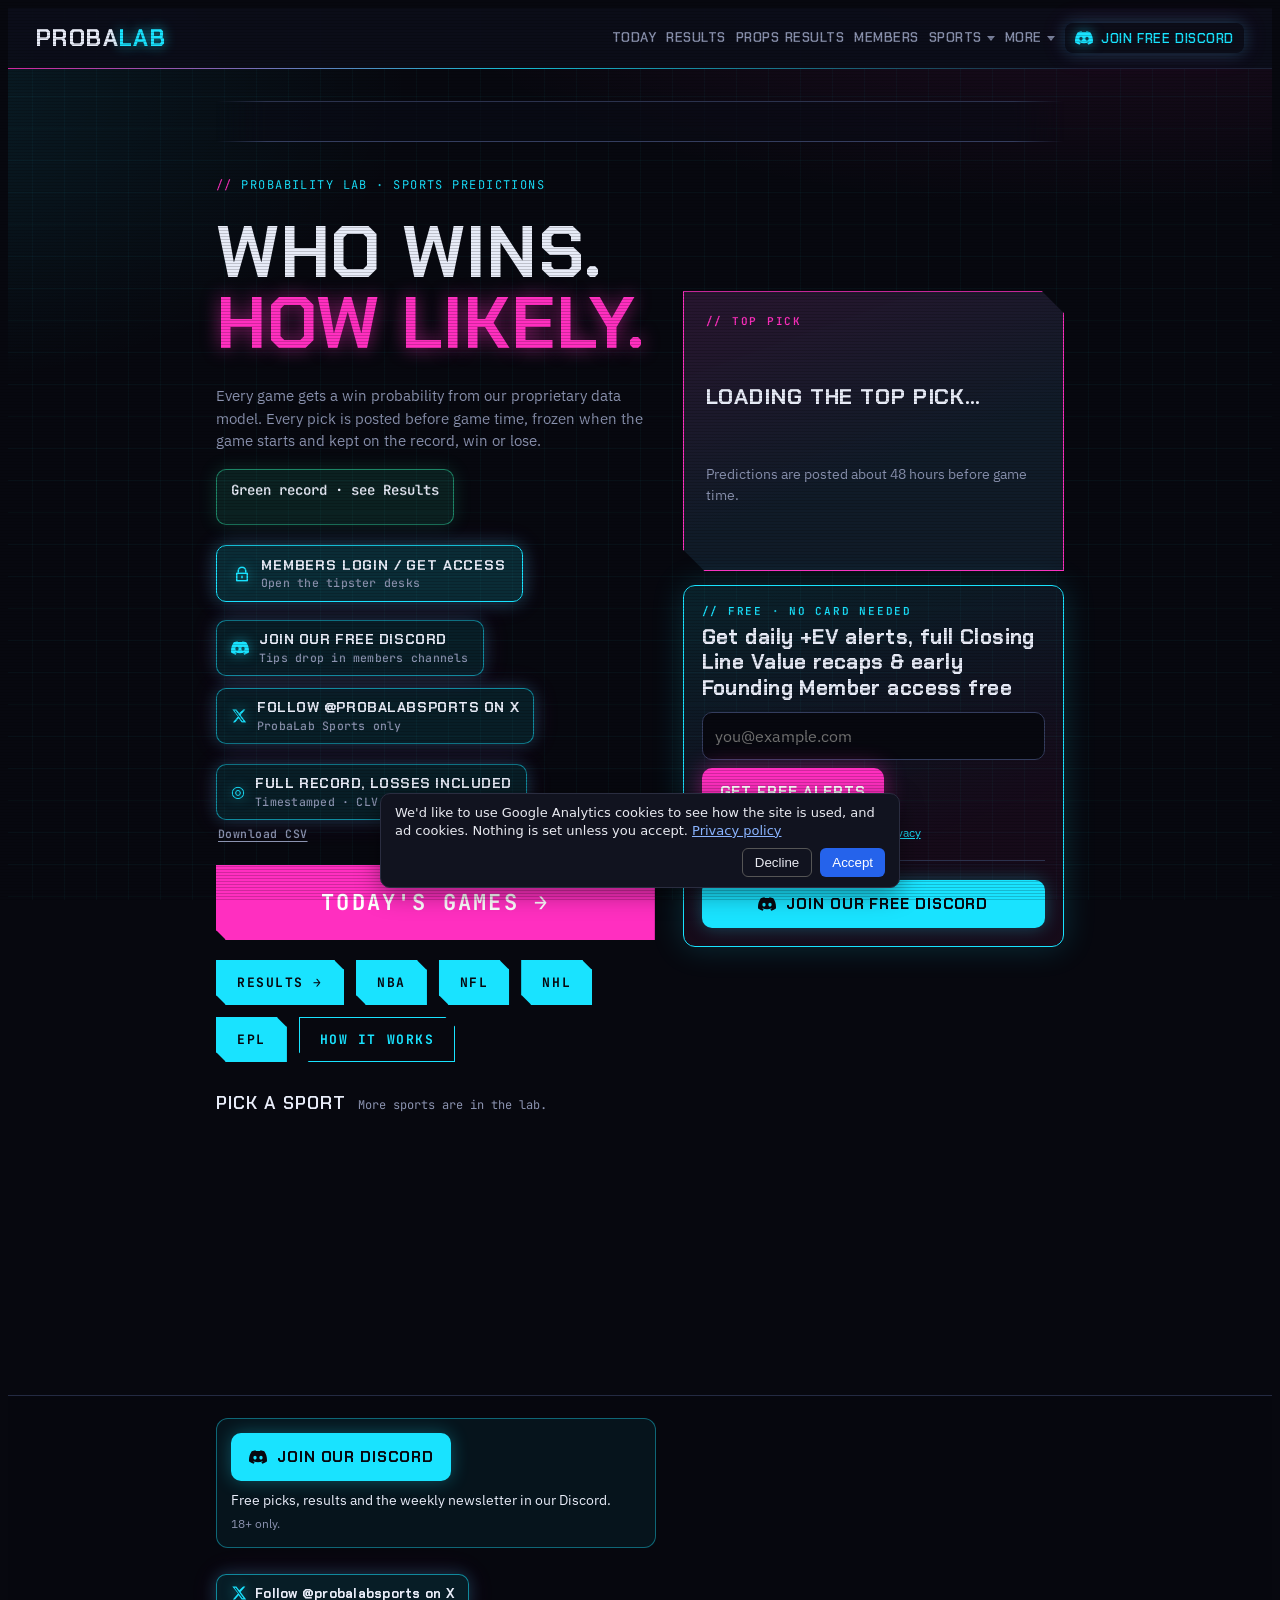
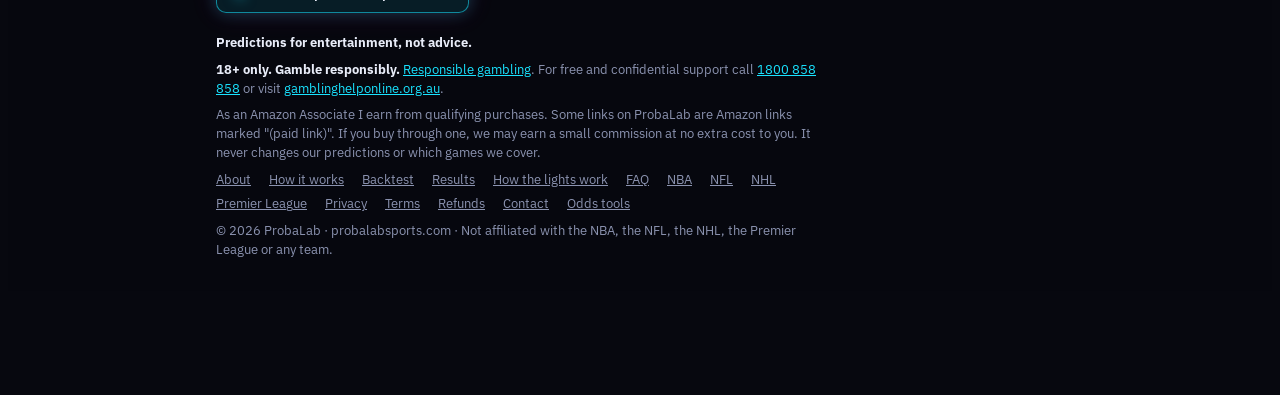
==== commit 0ad126d3: "Front end: cached feed only, NBA/NFL/NHL focus, ROI on record, email + Discord callout 1. Feed cache" ====
--- a/index.html
+++ b/index.html
@@ -12,20 +12,20 @@
 <link rel="icon" href="favicon-16.png" sizes="16x16" type="image/png">
 <link rel="apple-touch-icon" href="apple-touch-icon.png">
 <link rel="manifest" href="site.webmanifest">
-<title>ProbaLab: NBA, NFL, NHL, EPL, Championship &amp; Tennis Predictions</title>
-<meta name="description" content="Win probabilities for NBA, NFL, NHL, Premier League, Championship and tennis, posted before the start and kept on a public record.">
+<title>ProbaLab: NBA, NFL, NHL &amp; EPL Predictions</title>
+<meta name="description" content="Win probabilities for NBA, NFL and NHL games, plus the Premier League in beta, posted before the start and kept on a public record.">
 <link rel="canonical" href="https://probalabsports.com/">
 <meta property="og:site_name" content="ProbaLab">
 <meta property="og:type" content="website">
-<meta property="og:title" content="ProbaLab: NBA, NFL, NHL, EPL, Championship &amp; Tennis Predictions">
-<meta property="og:description" content="Who wins, how likely. Win chances for NBA, NFL, NHL, Premier League, Championship and tennis — posted before the start, with every result on the record.">
+<meta property="og:title" content="ProbaLab: NBA, NFL, NHL &amp; EPL Predictions">
+<meta property="og:description" content="Who wins, how likely. Win chances for NBA, NFL, NHL and the Premier League — posted before the start, with every result on the record.">
 <meta property="og:url" content="https://probalabsports.com/">
 <meta property="og:image" content="https://probalabsports.com/og-image.png">
 <meta property="og:image:width" content="1200">
 <meta property="og:image:height" content="630">
 <meta name="twitter:card" content="summary_large_image">
-<meta name="twitter:title" content="ProbaLab: NBA, NFL, NHL, EPL, Championship &amp; Tennis Predictions">
-<meta name="twitter:description" content="Who wins, how likely. Win chances across NBA, NFL, NHL, Premier League, Championship and tennis.">
+<meta name="twitter:title" content="ProbaLab: NBA, NFL, NHL &amp; EPL Predictions">
+<meta name="twitter:description" content="Who wins, how likely. Win chances across NBA, NFL, NHL and the Premier League.">
 <meta name="twitter:image" content="https://probalabsports.com/og-image.png">
 <script type="application/ld+json">{"@context":"https://schema.org","@graph":[{"@type":"WebSite","name":"ProbaLab","url":"https://probalabsports.com/"},{"@type":"Organization","name":"ProbaLab","url":"https://probalabsports.com/","logo":"https://probalabsports.com/icon-512.png","email":"hello@probalabsports.com"}]}</script>
 <link rel="preconnect" href="https://fonts.googleapis.com">
@@ -97,9 +97,6 @@
 nav.tabs a:hover { color: var(--ink); }
 nav.tabs a[aria-current="page"] { color: var(--cyan); border-bottom-color: var(--cyan); text-shadow: 0 0 10px rgba(25, 227, 255, 0.6); }
 
-.sample { background: repeating-linear-gradient(-45deg, rgba(245, 233, 0, 0.10) 0 10px, rgba(245, 233, 0, 0.04) 10px 20px); color: var(--ink); font-size: 13px; border-bottom: 1px solid rgba(245, 233, 0, 0.35); }
-.sample .wrap { padding-block: 8px; font-family: var(--f-mono); }
-.sample b { color: var(--yellow); }
 
 main { padding-block: 32px 64px; }
 h1, h2, h3 { font-family: var(--f-display); text-wrap: balance; margin: 0; }
@@ -521,7 +518,32 @@
 .home-green .green-chip { display: inline-flex; flex-direction: column; align-items: flex-start; gap: 4px; width: fit-content; max-width: 100%; text-decoration: none; color: var(--ink); background: rgba(47, 215, 160, 0.12); border: 1px solid rgba(47, 215, 160, 0.55); padding: 10px 14px; border-radius: 10px; font-family: var(--f-mono); font-size: 14px; font-weight: 600; box-shadow: 0 0 18px rgba(47, 215, 160, 0.18); box-sizing: border-box; }
 .home-green .green-chip:hover { border-color: var(--green, #2fd7a0); color: #fff; }
 .home-green .green-chip b { color: var(--green, #2fd7a0); font-size: 16px; }
+/* Free email + Discord callout, right under Today's top pick (desktop) / top greens (phones). */
+.hp-col { display: grid; gap: 14px; align-content: start; min-width: 0; }
+.home-signup { position: relative; padding: 18px; border: 1px solid var(--cyan); border-radius: 12px; background: linear-gradient(160deg, rgba(25, 227, 255, 0.12), rgba(255, 47, 192, 0.06) 70%); box-shadow: 0 0 32px rgba(25, 227, 255, 0.18); color: var(--ink); }
+.home-signup .hs-eyebrow { margin: 0 0 6px; font: 600 11px var(--f-mono); letter-spacing: 0.16em; text-transform: uppercase; color: var(--cyan); }
+.home-signup .hs-title { margin: 0 0 12px; font: 700 clamp(17px, 2.1vw, 21px)/1.2 var(--f-display); letter-spacing: 0.02em; text-transform: none; color: var(--ink); }
+.home-signup .srow { display: flex; gap: 8px; flex-wrap: wrap; }
+.home-signup input[type=email] { flex: 1 1 200px; min-width: 0; min-height: 48px; box-sizing: border-box; background: var(--bg); color: var(--ink); border: 1px solid var(--line-hi); border-radius: 10px; padding: 10px 12px; font: 16px var(--f-body); }
+.home-signup input[type=email]:focus { outline: 2px solid var(--cyan); outline-offset: 1px; }
+.home-signup button[type=submit] { flex: 0 0 auto; min-height: 48px; padding: 10px 18px; border: 0; border-radius: 10px; background: var(--magenta, #ff2fc0); color: #fff; font-family: var(--f-display); font-weight: 700; font-size: 15px; letter-spacing: 0.06em; text-transform: uppercase; cursor: pointer; box-shadow: 0 0 22px rgba(255, 47, 192, 0.45); }
+.home-signup button[type=submit]:hover, .home-signup button[type=submit]:focus-visible { background: #fff; color: var(--bg); }
+.home-signup button[type=submit]:disabled { opacity: 0.6; cursor: progress; }
+.home-signup .hp { position: absolute; left: -9999px; width: 1px; height: 1px; opacity: 0; }
+.home-signup .hs-ts { margin: 10px 0 0; }
+.home-signup .hs-ts:empty { display: none; }
+.home-signup .msg { margin: 8px 0 0; font-size: 13.5px; color: var(--cyan); }
+.home-signup .msg:empty { display: none; }
+.home-signup .hs-fine { margin: 8px 0 0; font-size: 12px; color: var(--muted); }
+.home-signup .hs-or { display: flex; align-items: center; gap: 10px; margin: 12px 0; font: 600 11px var(--f-mono); letter-spacing: 0.14em; text-transform: uppercase; color: var(--muted); }
+.home-signup .hs-or::before, .home-signup .hs-or::after { content: ""; flex: 1; height: 1px; background: var(--line-hi); }
+.home-signup .discord-join-btn.hs-discord { display: flex; width: 100%; }
+@media (max-width: 480px) { .home-signup .srow button[type=submit] { flex-basis: 100%; } }
 .home-green .green-main { line-height: 1.3; }
+.home-green .green-units { font-size: 13px; line-height: 1.3; color: var(--ink); font-variant-numeric: tabular-nums; }
+.home-green .green-units b { font-size: 14px; }
+.home-green .green-units.neg b { color: var(--red); }
+.home-green .green-units small { display: block; font-size: 11.5px; color: var(--muted); }
 .home-green .green-updated { display: grid; gap: 1px; font-weight: 500; font-size: 12px; color: var(--muted); line-height: 1.25; }
 .home-green .green-updated .lu { text-transform: uppercase; letter-spacing: 0.06em; font-size: 10.5px; color: var(--muted); }
 .home-green .green-updated .when { color: var(--ink); font-weight: 600; }
@@ -726,6 +748,13 @@
 .discord-join-line { margin: 10px 0 0; font-size: 14px; line-height: 1.4; color: var(--ink); }
 .discord-join-age { margin: 4px 0 0; font-size: 12px; color: var(--muted); }
 @media (min-width: 768px) { .discord-join-btn { display: inline-flex; width: auto; } }
+/* Join the free Discord line + button (app game view, under the pre-game preview). Same rules as page.css. */
+.discord-cta-line { display: flex; flex-direction: column; gap: 10px; margin: 16px 0 18px; padding: 12px 14px; border: 1px solid rgba(25, 227, 255, 0.4); border-radius: 12px; background: rgba(25, 227, 255, 0.06); color: var(--ink); }
+.discord-cta-line-text { margin: 0; font-size: 14px; line-height: 1.4; color: var(--ink); }
+@media (min-width: 768px) {
+  .discord-cta-line { flex-direction: row; align-items: center; justify-content: space-between; gap: 16px; }
+  .discord-cta-line .discord-join-btn { flex: 0 0 auto; }
+}
 
 
 
@@ -752,8 +781,6 @@
           <a href="/nhl" role="menuitem">NHL</a>
           <a href="/props/nhl" role="menuitem" class="nav-sub">Player props</a>
           <a href="/epl" role="menuitem">EPL</a>
-          <a href="/championship" role="menuitem">Championship</a>
-          <a href="/tennis" role="menuitem">Tennis</a>
         </div>
       </div>
       <div class="nav-dd" data-nav-dd>
@@ -783,18 +810,9 @@
   <div class="more-panel" id="moreSports" hidden>
     <div class="wrap">
       <div class="more-grid">
-        <div class="more-group"><h3>Football</h3>
-          <a class="more-item live" href="/championship" data-sport="championship"><i class="dot"></i><span class="nm">Championship</span><small>Live</small></a>
-        </div>
         <div class="more-group"><h3>Footy</h3>
           <span class="more-item" aria-disabled="true"><i class="dot"></i><span class="nm">AFL</span><small>From March</small></span>
           <span class="more-item" aria-disabled="true"><i class="dot"></i><span class="nm">NRL</span><small>From March</small></span>
-        </div>
-        <div class="more-group"><h3>Tennis</h3>
-          <a class="more-item live" href="/tennis" data-sport="tennis" data-label="Tennis"><i class="dot"></i><span class="nm">ATP &amp; WTA</span><small>Live</small></a>
-        </div>
-        <div class="more-group"><h3>Basketball</h3>
-          <span class="more-item" aria-disabled="true"><i class="dot"></i><span class="nm">College Basketball</span><small>Soon</small></span>
         </div>
       </div>
       <p class="more-note">New sports go live once our model passes its backtest. <a href="/today">Every game today →</a></p>
@@ -816,7 +834,6 @@
   };
 })();
 </script>
-<div class="sample" id="sampleBanner" hidden><div class="wrap"><b>Sample data.</b> Design preview with made-up teams' numbers and placeholder players. Live picks start with the NBA season.</div></div>
 
 <main class="wrap">
   <section class="view" id="view-home">
@@ -837,17 +854,12 @@
         <a class="record-cta-csv" href="/results.csv">Download CSV</a>
       </div>
         <div id="yesterdayStrip" class="yest-strip" hidden aria-live="polite"></div>
-        <div class="discord-join" data-discord-join="home-hero">
-          <a class="discord-join-btn" href="https://discord.gg/B8Q2hH26hV" target="_blank" rel="noopener noreferrer"><svg class="discord-ico" viewBox="0 0 24 24" width="18" height="18" aria-hidden="true" focusable="false"><path fill="currentColor" d="M20.317 4.37a19.79 19.79 0 0 0-4.885-1.515.074.074 0 0 0-.079.037c-.21.375-.444.864-.608 1.25a18.27 18.27 0 0 0-5.487 0 12.64 12.64 0 0 0-.617-1.25.077.077 0 0 0-.079-.037A19.74 19.74 0 0 0 3.677 4.37a.07.07 0 0 0-.032.027C.533 9.046-.32 13.58.099 18.057a.082.082 0 0 0 .031.057 19.9 19.9 0 0 0 5.993 3.03.078.078 0 0 0 .084-.028 14.09 14.09 0 0 0 1.226-1.994.076.076 0 0 0-.041-.106 13.11 13.11 0 0 1-1.872-.892.077.077 0 0 1-.008-.128 10.2 10.2 0 0 0 .372-.292.074.074 0 0 1 .077-.01c3.928 1.793 8.18 1.793 12.062 0a.074.074 0 0 1 .078.01c.12.098.246.198.373.292a.077.077 0 0 1-.006.127 12.3 12.3 0 0 1-1.873.892.077.077 0 0 0-.041.107c.36.698.772 1.362 1.225 1.993a.076.076 0 0 0 .084.028 19.84 19.84 0 0 0 6.002-3.03.077.077 0 0 0 .032-.054c.5-5.177-.838-9.674-3.549-13.66a.061.061 0 0 0-.031-.03zM8.02 15.33c-1.183 0-2.157-1.085-2.157-2.419 0-1.333.956-2.419 2.157-2.419 1.21 0 2.176 1.096 2.157 2.42 0 1.333-.956 2.418-2.157 2.418zm7.975 0c-1.183 0-2.157-1.085-2.157-2.419 0-1.333.955-2.419 2.157-2.419 1.21 0 2.176 1.096 2.157 2.42 0 1.333-.946 2.418-2.157 2.418z"/></svg><span>Join our Discord</span></a>
-          <p class="discord-join-line">Free picks, results and the weekly newsletter in our Discord.</p>
-          <p class="discord-join-age">18+ only.</p>
-        </div>
 
 
         <div class="cta"><a class="btn primary today-btn" href="/today">Today's games →</a></div>
         <div class="cta"><a class="btn primary" href="/results">Results →</a><a class="btn primary" href="/nba">NBA</a><a class="btn primary" href="/nfl">NFL</a><a class="btn primary" href="/nhl">NHL</a><a class="btn primary" href="/epl">EPL</a><a class="btn" href="/how-it-works">How it works</a></div>
       </div>
-      <div class="hp-pick hp-pick-slot"><span class="lab">// Top pick</span><span class="who">Loading the top pick…</span><span class="vs">Predictions are posted about 48 hours before game time.</span></div>
+      <div class="hp-col"><div class="hp-pick hp-pick-slot"><span class="lab">// Top pick</span><span class="who">Loading the top pick…</span><span class="vs">Predictions are posted about 48 hours before game time.</span></div><div id="homeSignupSlot"></div></div>
     </div>
     <section class="home-sec sportgrid-slot"><div class="head"><h2>Pick a sport</h2><span class="note">More sports are in the lab.</span></div>
       <div class="sportgrid" aria-hidden="true"></div></section>
@@ -884,7 +896,7 @@
       <p>The model was tested on the 2025–26 season game by game, using only information available before each game time. Its percentages lined up with real results: picks given 70–75% won 74% of the time.</p>
       <p><b>NFL:</b> the model rates every team from results and winning margins, adds home field and rest, and checks who is expected to start at quarterback (a backup or inexperienced starter counts against a team). Tested on the 2021–2025 seasons, it picked 65% of winners, and its percentages matched results: games rated 70–75% were won 73% of the time.</p>
       <h2>The lights</h2>
-      <p>The cut-offs depend on the sport. NBA, NFL and NHL use the two-way scale below. Football (where a draw is possible) and tennis use different cut-offs — <a href="/lights">how the lights work</a>.</p>
+      <p>The cut-offs depend on the sport. NBA, NFL and NHL use the two-way scale below. The Premier League (where a draw is possible) uses different cut-offs — <a href="/lights">how the lights work</a>.</p>
       <div class="lights">
         <div><span><i class="chip GREEN">Green</i></span><p>On NBA, NFL and NHL: <span data-lt="range:nba:GREEN">65%+</span>. One of our top picks. An NBA green pick can also carry a small <span class="bv-tag">Best value</span> tag; it stays green.</p></div>
         <div><span><i class="chip SUPER">Best value</i></span><p><span data-lt="label-long:SUPER">Best value</span>. NBA only, below the green range. The bookmaker price beats our fair price. This is a value flag, not a higher-confidence green. <a href="/lights">How the lights work</a>.</p></div>
@@ -916,14 +928,13 @@
     <p><b>Predictions for entertainment, not advice.</b></p>
     <p class="small"><b>18+ only. Gamble responsibly.</b> <a href="/responsible-gambling">Responsible gambling</a>. For free and confidential support call <a href="tel:1800858858">1800 858 858</a> or visit <a href="https://www.gamblinghelponline.org.au" rel="noopener" target="_blank">gamblinghelponline.org.au</a>.</p>
     <p class="small">As an Amazon Associate I earn from qualifying purchases. Some links on ProbaLab are Amazon links marked "(paid link)". If you buy through one, we may earn a small commission at no extra cost to you. It never changes our predictions or which games we cover.</p>
-    <p class="flinks"><a href="/about">About</a><a href="/how-it-works">How it works</a><a href="/backtest">Backtest</a><a href="/results">Results</a><a href="/lights">How the lights work</a><a href="/faq">FAQ</a><a href="/nba">NBA</a><a href="/nfl">NFL</a><a href="/nhl">NHL</a><a href="/epl">Premier League</a><a href="/championship">Championship</a><a href="/tennis">Tennis</a><a href="/privacy">Privacy</a><a href="/terms">Terms</a><a href="/refund">Refunds</a><a href="/contact">Contact</a><a href="/tools">Odds tools</a></p>
+    <p class="flinks"><a href="/about">About</a><a href="/how-it-works">How it works</a><a href="/backtest">Backtest</a><a href="/results">Results</a><a href="/lights">How the lights work</a><a href="/faq">FAQ</a><a href="/nba">NBA</a><a href="/nfl">NFL</a><a href="/nhl">NHL</a><a href="/epl">Premier League</a><a href="/privacy">Privacy</a><a href="/terms">Terms</a><a href="/refund">Refunds</a><a href="/contact">Contact</a><a href="/tools">Odds tools</a></p>
     <p>© <span id="yr"></span> ProbaLab · probalabsports.com · Not affiliated with the NBA, the NFL, the NHL, the Premier League or any team.</p>
   </div>
 </footer>
 
 <script>
 // ---------- data source ----------
-// FEED_URL = null uses built-in sample data (design preview). Set to the live feed to go live.
 // Sync with functions/_shared/discord.js — leave "" to hide Discord CTAs. Never use webhooks.
 const DISCORD_INVITE_URL = "https://discord.gg/B8Q2hH26hV";
 const X_PROFILE_URL = "https://x.com/probalabsports";
@@ -969,8 +980,98 @@
     foot.outerHTML = `<div class="social-cta-stack social-footer">${xFooterHtml()}</div>`;
   }
 }
-const FEED_URL = "https://zwdpsereqicvzbtfrrnd.supabase.co/functions/v1/probalab-feed"; // direct (fallback)
-const FEED_EDGE = "api/feed"; // same feed through Cloudflare's cache (preferred)
+// ---------- free email + Discord callout (under Today's top pick) ----------
+// Posts to /api/subscribe (functions/api/subscribe.js: Turnstile → Supabase newsletter_signups → beehiiv double opt-in).
+// Turnstile loads only when someone focuses the form, and renders on submit (interaction-only: invisible unless challenged).
+const TURNSTILE_SITEKEY = "0x4AAAAAAF1-8hWamb8_PqUn";
+const SIGNUP_HEADLINE = "Get daily +EV alerts, full Closing Line Value recaps & early Founding Member access free";
+function homeSignupHtml(where) {
+  const id = `hs-email-${where}`;
+  const discord = discordInviteConfigured()
+    ? `<div class="hs-or" aria-hidden="true"><span>or</span></div>
+    <a class="discord-join-btn hs-discord" href="${DISCORD_INVITE_URL.trim()}" target="_blank" rel="noopener noreferrer">${DISCORD_ICON}<span>Join our free Discord</span></a>`
+    : "";
+  return `<section class="home-signup" data-home-signup="${esc(where)}" aria-labelledby="${id}-h">
+    <p class="hs-eyebrow">// Free · no card needed</p>
+    <h2 class="hs-title" id="${id}-h">${esc(SIGNUP_HEADLINE)}</h2>
+    <form class="hs-form" action="/api/subscribe" method="post" data-signup novalidate>
+      <div class="srow">
+        <input id="${id}" type="email" name="email" required maxlength="254" placeholder="you@example.com" autocomplete="email" inputmode="email" aria-label="Email address">
+        <button type="submit">Get free alerts</button>
+      </div>
+      <input class="hp" type="text" name="website" tabindex="-1" autocomplete="off" aria-hidden="true">
+      <input type="hidden" name="source" value="${esc(where)}">
+      <div class="hs-ts"></div>
+      <p class="msg" role="status" aria-live="polite"></p>
+      <p class="hs-fine">Free. Unsubscribe any time. 18+. <a href="/privacy">Privacy</a></p>
+    </form>
+    ${discord}
+  </section>`;
+}
+window.PL_homeSignupHtml = homeSignupHtml; // the phone home (phone.js) renders its own copy
+// One persistent node for the desktop home: background refreshes re-render #view-home, and re-slotting
+// the same node keeps a half-typed email and the Turnstile widget intact.
+let HOME_SIGNUP = null;
+function mountHomeSignup() {
+  const slot = document.getElementById("homeSignupSlot");
+  if (!slot) return;
+  if (!HOME_SIGNUP) { const t = document.createElement("div"); t.innerHTML = homeSignupHtml("home-top-pick"); HOME_SIGNUP = t.firstElementChild; }
+  slot.replaceWith(HOME_SIGNUP);
+}
+let TS_LOAD = null;
+function loadTurnstile() {
+  if (window.turnstile) return Promise.resolve(window.turnstile);
+  return TS_LOAD ??= new Promise((res, rej) => {
+    const sc = document.createElement("script");
+    sc.src = "https://challenges.cloudflare.com/turnstile/v0/api.js?render=explicit";
+    sc.async = true;
+    sc.onload = () => (window.turnstile ? res(window.turnstile) : rej(new Error("turnstile")));
+    sc.onerror = () => { TS_LOAD = null; rej(new Error("turnstile")); };
+    document.head.appendChild(sc);
+  });
+}
+function turnstileToken(form) {
+  return loadTurnstile().then((ts) => new Promise((res, rej) => {
+    const box = form.querySelector(".hs-ts");
+    if (form._tsId != null) { try { ts.remove(form._tsId); } catch (_) {} }
+    box.innerHTML = "";
+    form._tsId = ts.render(box, {
+      sitekey: TURNSTILE_SITEKEY, action: "subscribe", theme: "dark", appearance: "interaction-only",
+      callback: res, "error-callback": () => rej(new Error("turnstile")), "timeout-callback": () => rej(new Error("turnstile")),
+    });
+  }));
+}
+const TS_ERR = "Please complete the security check and try again.";
+document.addEventListener("focusin", (e) => { if (e.target.closest?.("form[data-signup]")) loadTurnstile().catch(() => {}); });
+document.addEventListener("submit", (e) => {
+  const f = e.target.closest?.("form[data-signup]"); if (!f) return;
+  e.preventDefault();
+  const m = f.querySelector(".msg"), b = f.querySelector("button[type=submit]");
+  const email = f.email.value.trim();
+  if (!/^[^\s@]+@[^\s@]+\.[^\s@]+$/.test(email)) { m.textContent = "Please enter a valid email address."; f.email.focus(); return; }
+  b.disabled = true; m.textContent = "Signing you up…";
+  turnstileToken(f)
+    .catch(() => { throw new Error(TS_ERR); })
+    .then((token) => fetch("/api/subscribe", {
+      method: "POST", headers: { "content-type": "application/json" },
+      body: JSON.stringify({ email, website: f.website.value, source: f.source.value, "cf-turnstile-response": token }),
+    }).then((r) => r.json()))
+    .then((j) => {
+      m.textContent = j.ok ? (j.message || "Check your inbox to confirm your email. You're not on the list until you click the link.") : (j.error || "Something went wrong. Please try again.");
+      if (j.ok) f.email.value = "";
+    })
+    .catch((err) => { m.textContent = err && err.message === TS_ERR ? TS_ERR : "Something went wrong. Please try again."; })
+    .finally(() => { b.disabled = false; });
+});
+// NBA/NFL feeds come only through /api/feed (functions/api/feed.js, 90s Cloudflare edge cache),
+// so Supabase sees at most one request per sport per cache window. No direct Supabase fallback.
+const FEED_EDGE = "/api/feed";
+function getFeedJson(sport) {
+  const url = `${FEED_EDGE}?sport=${sport}`;
+  const get = () => fetch(url, { cache: "no-store" }).then((r) => { if (!r.ok) throw new Error(r.status); return r.json(); });
+  // One retry for a blip at the edge; still the cached endpoint, never Supabase.
+  return get().catch(() => new Promise((res) => setTimeout(res, 1500)).then(get));
+}
 const REFRESH_MS = 120000; // background refresh while the page is open
 let SOFT = false; // true while re-rendering after a background refresh
 let SP = "nba"; // sport section being shown
@@ -1082,7 +1183,7 @@
   const pHome = pHomeOf(g), post = g.status === "post" && g.won !== null;
   const team = (code, name, role, p) => `<div class="team ${role === "Home" ? "r" : ""} ${code === g.pick ? "picked" : ""}">
       <div class="nm"><a class="team-link" href="/${g.sport === "NFL" ? "nfl" : "nba"}/team/${slugify(name)}">${esc(name)}</a></div><div class="role">${role}${post ? ` · <b style="color:var(--ink)">${role === "Home" ? g.home_score : g.away_score}</b>` : ""}</div><div class="pc">${pct(p)}</div></div>`;
-  return `<article class="card ${isTip(g) ? "tip" : ""} ${g.light === "SUPER" ? "super" : ""} ${post ? "done" : ""}" data-game="${esc(g.game_id)}" data-start="${esc(g.start_utc)}" tabindex="0" role="link" aria-label="${esc(g.away_name)} at ${esc(g.home_name)}, details">
+  return `<article class="card ${isTip(g) ? "tip" : ""} ${g.light === "SUPER" ? "super" : ""} ${post ? "done" : ""}" data-game="${esc(g.game_id)}" data-sport="${g.sport === "NFL" ? "nfl" : "nba"}" data-abbr="${esc(g.away)}|${esc(g.home)}" data-start="${esc(g.start_utc)}"${g.sport === "NFL" && g.week != null ? ` data-group="${esc(wkLabel(g.week))}" data-group-key="${String(g.week).padStart(3, "0")}"` : ""} tabindex="0" role="link" aria-label="${esc(g.away_name)} at ${esc(g.home_name)}, details">
     <div class="card-top"><span class="time">${post ? "Final" : fmtTime.format(new Date(g.start_utc))}</span>${isTip(g) ? `<span class="tipflag">Top pick</span>` : ""}${chip(g.light)}${bvTag(g)}${injuryBtn(g) || noteBtn(g)}
       ${post ? `<span class="mark ${g.won ? "W" : "L"}" title="${g.won ? "Pick correct" : "Pick missed"}" aria-label="${g.won ? "Pick correct" : "Pick missed"}">${g.won ? "✓" : "✕"}</span>` : ""}</div>
     <div class="teams">${team(g.away, g.away_name, "Away", 1 - pHome)}<div class="at">@</div>${team(g.home, g.home_name, "Home", pHome)}</div>
@@ -1139,7 +1240,7 @@
 const curGames = () => DATA.games.filter((g) => g.season === CUR);
 function cardSoon(g) {
   const post = g.status === "post" && g.home_score != null;
-  return `<article class="card" data-start="${esc(g.start_utc)}">
+  return `<article class="card" data-sport="${g.sport === "NFL" ? "nfl" : "nba"}" data-abbr="${esc(g.away)}|${esc(g.home)}" data-start="${esc(g.start_utc)}"${g.sport === "NFL" && g.week != null ? ` data-group="${esc(wkLabel(g.week))}" data-group-key="${String(g.week).padStart(3, "0")}"` : ""}>
     <div class="card-top"><span class="time">${post ? "Final" : fmtTime.format(new Date(g.start_utc))}</span></div>
     <div class="teams"><div class="team"><div class="nm"><a class="team-link" href="/${g.sport === "NFL" ? "nfl" : "nba"}/team/${slugify(g.away_name)}">${esc(g.away_name)}</a></div><div class="role">Away${post ? ` · <b style="color:var(--ink)">${g.away_score}</b>` : ""}</div></div>
       <div class="at">@</div><div class="team r"><div class="nm"><a class="team-link" href="/${g.sport === "NFL" ? "nfl" : "nba"}/team/${slugify(g.home_name)}">${esc(g.home_name)}</a></div><div class="role">Home${post ? ` · <b style="color:var(--ink)">${g.home_score}</b>` : ""}</div></div></div>
@@ -1324,7 +1425,7 @@
       </tbody></table></div></div>
     <div><h2>Player leaders · per game</h2></div>
     <div class="leaders">${lead("pts", "Points")}${lead("reb", "Rebounds")}${lead("ast", "Assists")}${lead("stl", "Steals")}${lead("blk", "Blocks")}</div>
-    ${DATA.sample ? `<p class="note">Sample data uses placeholder player names.</p>` : ""}`;
+`;
 }
 
 function renderTeamStats() {
@@ -1360,7 +1461,7 @@
     <div class="panel"><h2>Players · per game</h2><div class="tablewrap"><table>
       <thead><tr><th>Player</th><th class="n">GP</th><th class="n">Pts</th><th class="n">Reb</th><th class="n">Ast</th><th class="n">Stl</th><th class="n">Blk</th></tr></thead><tbody>
       ${pl.map((p) => `<tr><td>${esc(p.player)}</td><td class="n">${p.gp}</td><td class="n">${p.pts.toFixed(1)}</td><td class="n">${p.reb.toFixed(1)}</td><td class="n">${p.ast.toFixed(1)}</td><td class="n">${p.stl.toFixed(1)}</td><td class="n">${p.blk.toFixed(1)}</td></tr>`).join("") || `<tr><td colspan="7">No player data yet.</td></tr>`}
-      </tbody></table></div>${DATA.sample ? `<p class="note">Sample data uses placeholder player names.</p>` : ""}</div>
+      </tbody></table></div></div>
     <div class="panel"><h2>Recent games</h2><div class="scores">${gs.slice(0, 15).map((g) => { const [f, a] = mine(g), home = g.home === c, opp = home ? g.away : g.home;
       return `<div class="sr team" ${g.pick ? `data-game="${esc(g.game_id)}"` : ""}><span class="tt">${fmtShort.format(new Date(g.start_utc))}</span><span class="a">${home ? "vs" : "@"} <b style="color:var(--ink)">${esc(TEAMS[opp])}</b></span><span class="sc">${f}–${a}</span><span class="h"><span class="wl ${f > a ? "W" : "L"}">${f > a ? "W" : "L"}</span></span></div>`; }).join("")}</div>
       <p class="note">Up to the last 15 games. Score shown as ${c} first.</p></div>`;
@@ -1510,7 +1611,13 @@
     const updated = when
       ? `<span class="green-updated"><span class="lu">Last updated</span><span class="when">${when}</span></span>`
       : "";
-    el.innerHTML = `<a class="green-chip" href="/results"><span class="green-main"><b>${main}</b></span>${updated}</a>`;
+    // Flat 1u at posted price, Green + Best value (same set as the Results units chart).
+    const u = d.units || {};
+    const sgn = (v, dp) => `${v > 0 ? "+" : v < 0 ? "−" : ""}${Math.abs(v).toFixed(dp)}`;
+    const units = u.priced_picks > 0 && u.roi_pct != null
+      ? `<span class="green-units ${u.pnl_u >= 0 ? "pos" : "neg"}"><b>${sgn(u.pnl_u, 2)}u</b> · ROI <b>${sgn(u.roi_pct, 1)}%</b> <small>${u.w}–${u.l} · ${u.priced_picks} priced · 1u flat</small></span>`
+      : "";
+    el.innerHTML = `<a class="green-chip" href="/results"><span class="green-main"><b>${main}</b></span>${units}${updated}</a>`;
     if (motionOk && !GREEN_COUNTED) countUp(el.querySelectorAll(".cu[data-to]")).then((ok) => { if (ok) GREEN_COUNTED = true; });
   } catch (e) {
     el.innerHTML = `<a class="green-chip" href="/results">Green record · see Results</a>`;
@@ -1570,17 +1677,12 @@
         <a class="record-cta-csv" href="/results.csv">Download CSV</a>
       </div>
         <div id="yesterdayStrip" class="yest-strip" hidden aria-live="polite"></div>
-        <div class="discord-join" data-discord-join="home-hero">
-          <a class="discord-join-btn" href="https://discord.gg/B8Q2hH26hV" target="_blank" rel="noopener noreferrer"><svg class="discord-ico" viewBox="0 0 24 24" width="18" height="18" aria-hidden="true" focusable="false"><path fill="currentColor" d="M20.317 4.37a19.79 19.79 0 0 0-4.885-1.515.074.074 0 0 0-.079.037c-.21.375-.444.864-.608 1.25a18.27 18.27 0 0 0-5.487 0 12.64 12.64 0 0 0-.617-1.25.077.077 0 0 0-.079-.037A19.74 19.74 0 0 0 3.677 4.37a.07.07 0 0 0-.032.027C.533 9.046-.32 13.58.099 18.057a.082.082 0 0 0 .031.057 19.9 19.9 0 0 0 5.993 3.03.078.078 0 0 0 .084-.028 14.09 14.09 0 0 0 1.226-1.994.076.076 0 0 0-.041-.106 13.11 13.11 0 0 1-1.872-.892.077.077 0 0 1-.008-.128 10.2 10.2 0 0 0 .372-.292.074.074 0 0 1 .077-.01c3.928 1.793 8.18 1.793 12.062 0a.074.074 0 0 1 .078.01c.12.098.246.198.373.292a.077.077 0 0 1-.006.127 12.3 12.3 0 0 1-1.873.892.077.077 0 0 0-.041.107c.36.698.772 1.362 1.225 1.993a.076.076 0 0 0 .084.028 19.84 19.84 0 0 0 6.002-3.03.077.077 0 0 0 .032-.054c.5-5.177-.838-9.674-3.549-13.66a.061.061 0 0 0-.031-.03zM8.02 15.33c-1.183 0-2.157-1.085-2.157-2.419 0-1.333.956-2.419 2.157-2.419 1.21 0 2.176 1.096 2.157 2.42 0 1.333-.956 2.418-2.157 2.418zm7.975 0c-1.183 0-2.157-1.085-2.157-2.419 0-1.333.955-2.419 2.157-2.419 1.21 0 2.176 1.096 2.157 2.42 0 1.333-.946 2.418-2.157 2.418z"/></svg><span>Join our Discord</span></a>
-          <p class="discord-join-line">Free picks, results and the weekly newsletter in our Discord.</p>
-          <p class="discord-join-age">18+ only.</p>
-        </div>
 
 
         <div class="cta"><a class="btn primary today-btn" href="/today">Today's games →</a></div>
         <div class="cta"><a class="btn primary" href="/results">Results →</a><a class="btn primary" href="/nba">NBA</a><a class="btn primary" href="/nfl">NFL</a><a class="btn primary" href="/nhl">NHL</a><a class="btn primary" href="/epl">EPL</a><a class="btn" href="/how-it-works">How it works</a></div>
       </div>
-      ${pickCard}
+      <div class="hp-col">${pickCard}<div id="homeSignupSlot"></div></div>
     </div>
     <section class="home-sec"><div class="head"><h2>Pick a sport</h2><span class="note">More sports are in the lab.</span></div>
       <div class="sportgrid">${SPORTS.map(tile).join("")}</div></section>
@@ -1596,6 +1698,7 @@
   loadHomeGreenRecord();
   loadYesterdayStrip();
   mountDiscordCtas();
+  mountHomeSignup();
   // count-up on the big number
   const num = document.getElementById("hpNum");
   if (num && motionAllowed()) whenSeen(num, () => { // phones: the card sits below the fold, so count when it arrives
@@ -2121,10 +2224,7 @@
   document.querySelectorAll("#sportBar [data-sport]").forEach((a) => a.classList.toggle("on", a.dataset.sport === sp));
   window.PL_moreSportsMark?.(sp);
 }
-async function fetchNfl() {
-  const get = (u) => fetch(u, { cache: "no-store" }).then((r) => { if (!r.ok) throw new Error(r.status); return r.json(); });
-  try { return await get(`${FEED_EDGE}?sport=nfl`); } catch { return await get(`${FEED_URL}?sport=nfl`); }
-}
+function fetchNfl() { return getFeedJson("nfl"); }
 async function loadNfl() {
   try {
     const [live, ...pasts] = await Promise.all([fetchNfl(), ...NFL_PAST_SEASONS.map((y) => fetch(`data/nfl-${y}.json`).then((r) => (r.ok ? r.json() : null)).catch(() => null))]);
@@ -2144,7 +2244,7 @@
 const SUB_TITLES = { predictions: "Predictions & Win Probabilities", record: "Prediction Record", trends: "Trends", table: "Standings", scores: "Scores", stats: "Stats" };
 function setTitle(v, sub) {
   const base = "ProbaLab";
-  let t = `${base}: NBA, NFL, NHL, EPL, Championship & Tennis Predictions`;
+  let t = `${base}: NBA, NFL, NHL & EPL Predictions`;
   if (v === "about") t = `How It Works | ${base}`;
   else if (v === "sport") t = `${SP.toUpperCase()} ${SUB_TITLES[sub] ?? "Predictions"} | ${base}`;
   else if (v === "game") { const id = location.hash.slice(6), g = NFL?.byId[id] ?? DATA?.games.find((x) => x.game_id === id);
@@ -2219,6 +2319,7 @@
 document.addEventListener("keydown", (e) => { if (e.key === "Escape" && document.getElementById("qbPop")) { document.getElementById("qbPop").hidden = true; return; }
   if (e.key === "Enter" && e.target.matches?.("[data-game]")) location.hash = "game-" + e.target.dataset.game; });
 mountDiscordCtas();
+mountHomeSignup();
 document.getElementById("yr").textContent = new Date().getFullYear();
 
 // turn the live feed (+ static past seasons) into the shape the page uses
@@ -2249,10 +2350,7 @@
   return { generated_at: feed.generated_at, season: feed.season, sample: false, games, players };
 }
 let PASTS = [];
-async function fetchLive() {
-  const get = (u) => fetch(u, { cache: "no-store" }).then((r) => { if (!r.ok) throw new Error(r.status); return r.json(); });
-  try { return await get(FEED_EDGE); } catch { return await get(FEED_URL); }
-}
+function fetchLive() { return getFeedJson("nba"); }
 function applyData(feed) {
   DATA = feed;
   CUR = feed.season ?? CUR;
@@ -2303,7 +2401,7 @@
   const days = [...new Set(DATA.games.filter((g) => g.season === CUR).map((g) => keyOf(g.start_utc)))].sort();
   const today = keyOf(Date.now());
   if (days.length && !days.includes(today)) SEL = days.find((d) => d > today) ?? days[days.length - 1];
-  document.getElementById("sampleBanner").hidden = !feed.sample;
+
   route();
   setInterval(refresh, REFRESH_MS);
   let hiddenAt = 0;
--- a/phone.css
+++ b/phone.css
@@ -125,6 +125,9 @@
   html.pf .pf-teams { flex: 1 1 auto; min-width: 0; display: grid; gap: 3px; }
   html.pf .pf-team { display: flex; align-items: center; gap: 7px; font-family: var(--f-display, sans-serif); font-weight: 600; font-size: 17px; line-height: 1.2; color: var(--pf-muted); overflow-wrap: anywhere; }
   html.pf .pf-team.pf-picked { color: var(--pf-ink); font-weight: 700; }
+  html.pf .pf-team .pf-logo, html.pf .pf-team .pf-badge { flex: none; }
+  html.pf .pf-team .pf-badge { font-size: 8px; }
+  html.pf .pf-tname { min-width: 0; }
   html.pf .pf-tick { color: var(--pf-lc); font-size: 9px; text-shadow: 0 0 8px var(--pf-lc); }
   html.pf .pf-sep { font-family: var(--f-mono, monospace); font-size: 11px; color: var(--pf-muted); padding-left: 1px; }
   html.pf .pf-sub { font-size: 12px; color: var(--pf-muted); }
@@ -169,6 +172,8 @@
   html.pf .pf-rec-lab { font-family: var(--f-mono, monospace); font-size: 11px; letter-spacing: .1em; text-transform: uppercase; color: var(--pf-green); }
   html.pf .pf-record b { font-family: var(--f-mono, monospace); font-size: 20px; color: var(--pf-green); }
   html.pf .pf-rec-pct { font-family: var(--f-mono, monospace); font-size: 14px; color: var(--pf-ink); }
+  html.pf .pf-rec-roi { font-family: var(--f-mono, monospace); font-size: 12.5px; font-weight: 700; color: var(--pf-green); white-space: nowrap; }
+  html.pf .pf-rec-roi.neg { color: var(--pf-red); }
   html.pf .pf-rec-go { margin-left: auto; font-size: 22px; color: var(--pf-green); }
   html.pf .pf-yest { display: block !important; margin-top: 8px; }
   html.pf .pf-yest[hidden] { display: none !important; }
@@ -421,6 +426,7 @@
   html.pf .pf-lkey li.pf-lkey-long span a { color: var(--pf-cyan); }
   html.pf .pf-lkey-link { justify-self: start; display: inline-flex; align-items: center; gap: 4px; min-height: 36px; font-size: 13px; color: var(--pf-cyan); }
   html.pf.pf-today .howto.compact { padding: 4px 12px; }
+  html.pf #pf-home .home-signup { margin-top: 16px; }
   html.pf #pf-home .pf-lkey { margin-top: 18px; }
 
   /* light filter chips: a tidy wrapped grid instead of a row running off the screen */
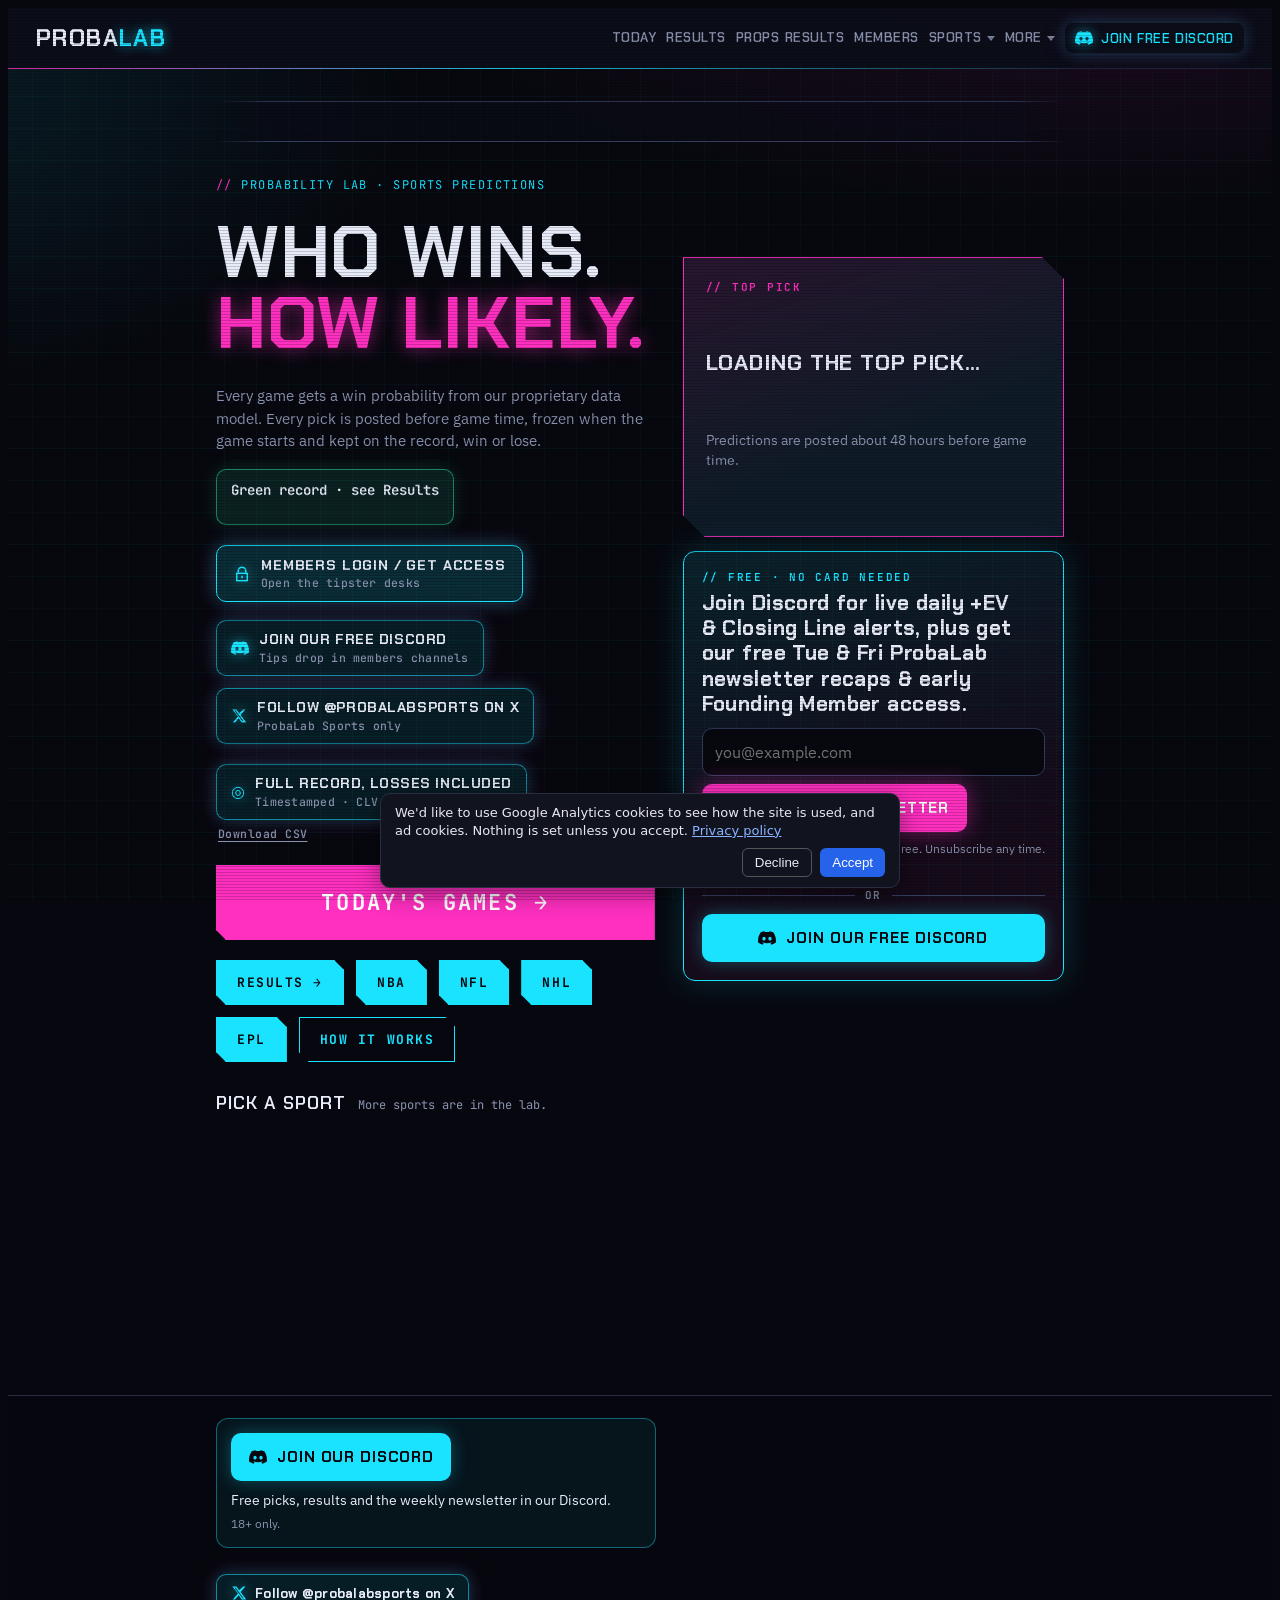
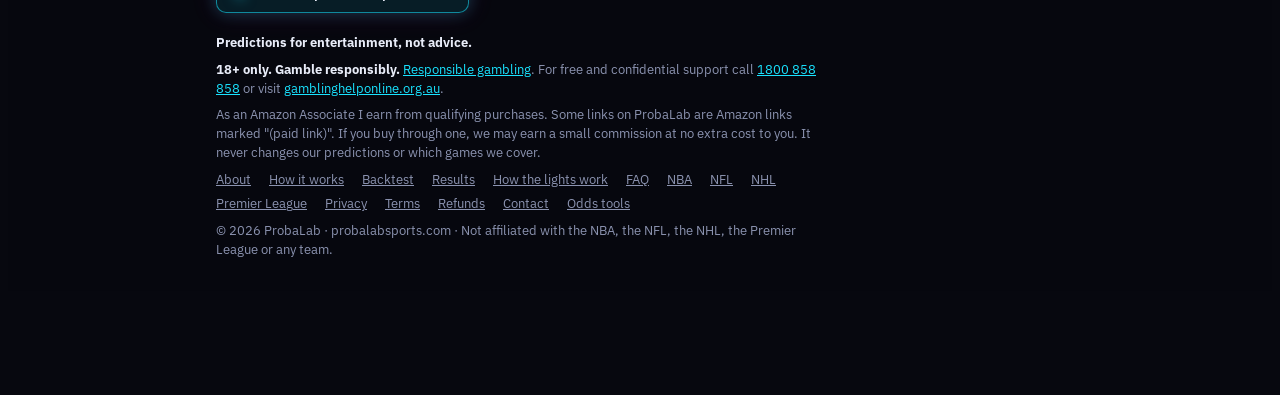
==== commit 230ad161: "Polish: Turnstile only when configured, schedule-accurate copy, /today paused sports, EPL Beta - /ap" ====
--- a/index.html
+++ b/index.html
@@ -802,7 +802,7 @@
 <nav class="sports" id="sportBar" aria-label="Sports">
   <div class="wrap">
     <a class="sport on" href="#nba-predictions" data-sport="nba">NBA <small>Live</small></a>
-    <a class="sport" href="/epl" data-sport="epl">EPL <small>Live</small></a>
+    <a class="sport" href="/epl" data-sport="epl">EPL <small>Beta</small></a>
     <a class="sport" href="#nfl-predictions" data-sport="nfl">NFL <small>Live</small></a>
     <a class="sport" href="/nhl" data-sport="nhl">NHL <small>Live</small></a>
     <button type="button" class="sport more-btn" id="moreSportsBtn" aria-expanded="false" aria-controls="moreSports">More sports<span class="cur" id="moreSportsCur"></span><svg aria-hidden="true" width="11" height="11" viewBox="0 0 24 24" fill="none" stroke="currentColor" stroke-width="3" stroke-linecap="round" stroke-linejoin="round"><polyline points="6 9 12 15 18 9"></polyline></svg></button>
@@ -983,8 +983,10 @@
 // ---------- free email + Discord callout (under Today's top pick) ----------
 // Posts to /api/subscribe (functions/api/subscribe.js: Turnstile → Supabase newsletter_signups → beehiiv double opt-in).
 // Turnstile loads only when someone focuses the form, and renders on submit (interaction-only: invisible unless challenged).
+// If the widget can't load, errors or stalls, the form still posts (no token): the server only demands a token when
+// TURNSTILE_SECRET is configured, so a missing/broken key never blocks a real visitor.
 const TURNSTILE_SITEKEY = "0x4AAAAAAF1-8hWamb8_PqUn";
-const SIGNUP_HEADLINE = "Get daily +EV alerts, full Closing Line Value recaps & early Founding Member access free";
+const SIGNUP_HEADLINE = "Join Discord for live daily +EV & Closing Line alerts, plus get our free Tue & Fri ProbaLab newsletter recaps & early Founding Member access.";
 function homeSignupHtml(where) {
   const id = `hs-email-${where}`;
   const discord = discordInviteConfigured()
@@ -997,13 +999,13 @@
     <form class="hs-form" action="/api/subscribe" method="post" data-signup novalidate>
       <div class="srow">
         <input id="${id}" type="email" name="email" required maxlength="254" placeholder="you@example.com" autocomplete="email" inputmode="email" aria-label="Email address">
-        <button type="submit">Get free alerts</button>
+        <button type="submit">Get the free newsletter</button>
       </div>
       <input class="hp" type="text" name="website" tabindex="-1" autocomplete="off" aria-hidden="true">
       <input type="hidden" name="source" value="${esc(where)}">
       <div class="hs-ts"></div>
       <p class="msg" role="status" aria-live="polite"></p>
-      <p class="hs-fine">Free. Unsubscribe any time. 18+. <a href="/privacy">Privacy</a></p>
+      <p class="hs-fine">Newsletter every Tuesday &amp; Friday. Free. Unsubscribe any time. 18+. <a href="/privacy">Privacy</a></p>
     </form>
     ${discord}
   </section>`;
@@ -1031,7 +1033,7 @@
   });
 }
 function turnstileToken(form) {
-  return loadTurnstile().then((ts) => new Promise((res, rej) => {
+  const widget = loadTurnstile().then((ts) => new Promise((res, rej) => {
     const box = form.querySelector(".hs-ts");
     if (form._tsId != null) { try { ts.remove(form._tsId); } catch (_) {} }
     box.innerHTML = "";
@@ -1040,8 +1042,9 @@
       callback: res, "error-callback": () => rej(new Error("turnstile")), "timeout-callback": () => rej(new Error("turnstile")),
     });
   }));
-}
-const TS_ERR = "Please complete the security check and try again.";
+  const giveUp = new Promise((res) => setTimeout(() => res(""), 12000));
+  return Promise.race([widget, giveUp]).catch(() => "");
+}
 document.addEventListener("focusin", (e) => { if (e.target.closest?.("form[data-signup]")) loadTurnstile().catch(() => {}); });
 document.addEventListener("submit", (e) => {
   const f = e.target.closest?.("form[data-signup]"); if (!f) return;
@@ -1051,7 +1054,6 @@
   if (!/^[^\s@]+@[^\s@]+\.[^\s@]+$/.test(email)) { m.textContent = "Please enter a valid email address."; f.email.focus(); return; }
   b.disabled = true; m.textContent = "Signing you up…";
   turnstileToken(f)
-    .catch(() => { throw new Error(TS_ERR); })
     .then((token) => fetch("/api/subscribe", {
       method: "POST", headers: { "content-type": "application/json" },
       body: JSON.stringify({ email, website: f.website.value, source: f.source.value, "cf-turnstile-response": token }),
@@ -1060,7 +1062,7 @@
       m.textContent = j.ok ? (j.message || "Check your inbox to confirm your email. You're not on the list until you click the link.") : (j.error || "Something went wrong. Please try again.");
       if (j.ok) f.email.value = "";
     })
-    .catch((err) => { m.textContent = err && err.message === TS_ERR ? TS_ERR : "Something went wrong. Please try again."; })
+    .catch(() => { m.textContent = "Something went wrong. Please try again."; })
     .finally(() => { b.disabled = false; });
 });
 // NBA/NFL feeds come only through /api/feed (functions/api/feed.js, 90s Cloudflare edge cache),
@@ -1655,7 +1657,7 @@
         <span class="info">${dayGames.length ? `<span><b>${dayGames.length}</b> games ${dayLabel}</span>` : ""}${f ? `<span>Top pick <b>${esc(featured(DATA)?.pick ?? "")} ${featured(DATA) ? chance(featured(DATA).pick_p) : ""}</b></span>` : ""}<span>Record <b>${done.length ? `${w}–${done.length - w}` : "starts soon"}</b></span></span>
         <span class="go">Predictions →</span></a>`
     : code === "EPL"
-    ? `<a class="sport-tile live" href="/epl">${ICON[code]}<span class="st">● Live</span><span class="nm">${code}</span><span class="lg">${lg}</span>
+    ? `<a class="sport-tile live" href="/epl">${ICON[code]}<span class="st">● Beta</span><span class="nm">${code}</span><span class="lg">${lg}</span>
         <span class="info"><span>Home, draw and away chances</span><span>Every match, every round</span></span>
         <span class="go">Predictions →</span></a>`
     : `<div class="sport-tile soon" aria-disabled="true">${ICON[code]}<span class="st">Soon</span><span class="nm">${code}</span><span class="lg">${lg}</span><span class="info"><span>In the lab</span></span></div>`;
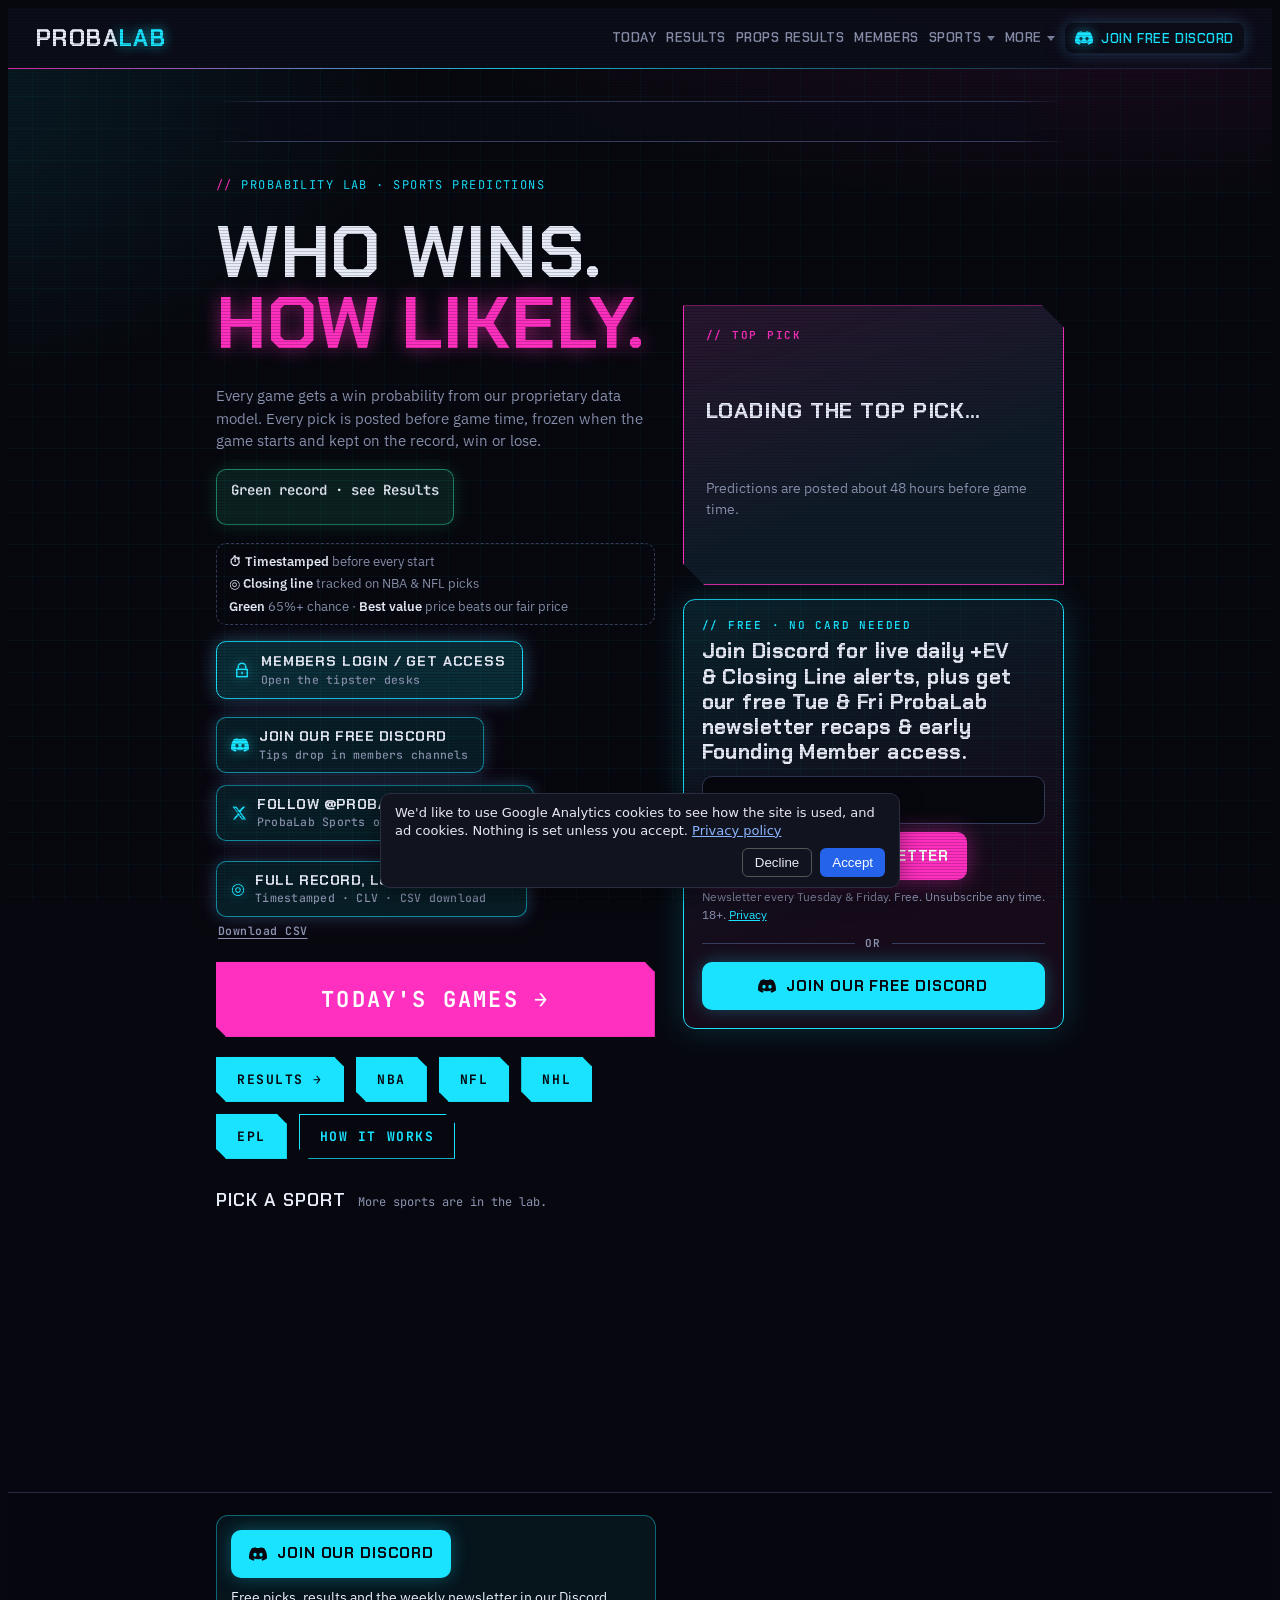
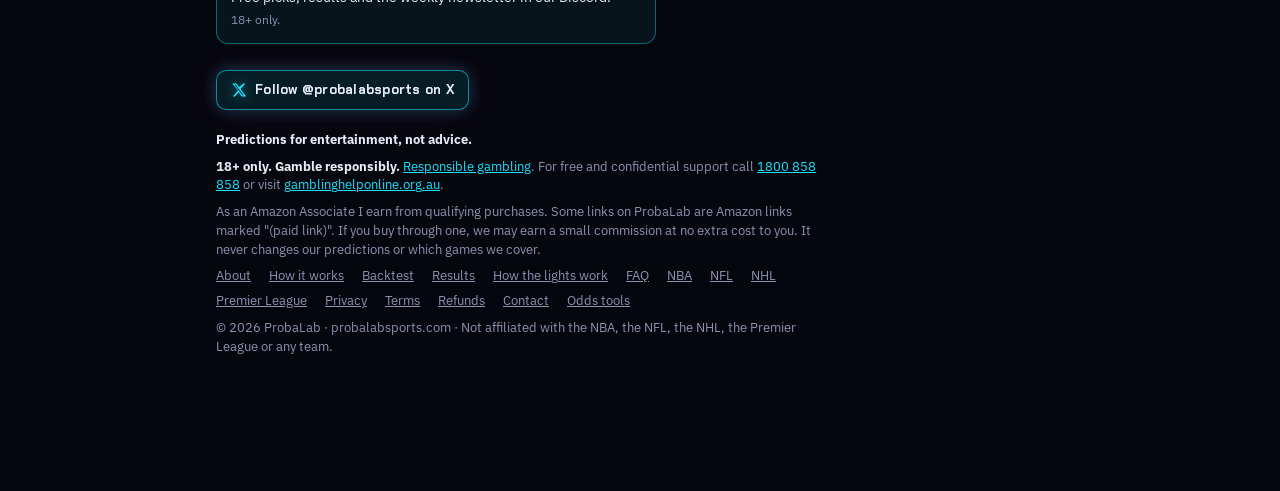
==== commit 3d2ea3b7: "Website polish + soft free-board unlock + CLV proof Part A - /tennis and /championship: polite "paus" ====
--- a/index.html
+++ b/index.html
@@ -539,6 +539,9 @@
 .home-signup .hs-or::before, .home-signup .hs-or::after { content: ""; flex: 1; height: 1px; background: var(--line-hi); }
 .home-signup .discord-join-btn.hs-discord { display: flex; width: 100%; }
 @media (max-width: 480px) { .home-signup .srow button[type=submit] { flex-basis: 100%; } }
+.home-proof { display: flex; flex-wrap: wrap; gap: 6px 14px; max-width: 520px; padding: 9px 12px; border: 1px dashed var(--line-hi); border-radius: 10px; font-size: 12.5px; line-height: 1.35; color: var(--muted); text-decoration: none; }
+.home-proof b { color: var(--ink); font-weight: 600; }
+.home-proof:hover { border-color: var(--cyan); color: var(--ink); }
 .home-green .green-main { line-height: 1.3; }
 .home-green .green-units { font-size: 13px; line-height: 1.3; color: var(--ink); font-variant-numeric: tabular-nums; }
 .home-green .green-units b { font-size: 14px; }
@@ -843,7 +846,7 @@
         <div class="eyebrow">Probability lab · sports predictions</div>
         <h1>Who wins.<br><em>How likely.</em></h1>
         <p class="lede">Every game gets a win probability from our proprietary data model. Every pick is posted before game time, frozen when the game starts and kept on the record, win or lose.</p>
-        <div id="homeGreenRecord" class="home-green" aria-live="polite"><a class="green-chip" href="/results">Green record · see Results</a></div>
+        <div id="homeGreenRecord" class="home-green" aria-live="polite"><a class="green-chip" href="/results">Green record · see Results</a></div><a class="home-proof" id="homeProof" href="/results#proof"><span><b>⏱ Timestamped</b> before every start</span><span><b>◎ Closing line</b> tracked on NBA &amp; NFL picks</span><span><b>Green</b> 65%+ chance · <b>Best value</b> price beats our fair price</span></a>
         <a class="members-cta-hero" href="/members"><svg class="members-ico" viewBox="0 0 24 24" width="18" height="18" aria-hidden="true" focusable="false"><path fill="none" stroke="currentColor" stroke-width="2" stroke-linecap="round" stroke-linejoin="round" d="M7 11V8a5 5 0 0 1 10 0v3M5 11h14v10H5zM12 15v2"/></svg><span class="members-cta-text"><b>Members login / get access</b><small>Open the tipster desks</small></span></a>
         <div id="discordHeroSlot"></div>
         <div class="record-cta-wrap">
@@ -981,11 +984,8 @@
   }
 }
 // ---------- free email + Discord callout (under Today's top pick) ----------
-// Posts to /api/subscribe (functions/api/subscribe.js: Turnstile → Supabase newsletter_signups → beehiiv double opt-in).
-// Turnstile loads only when someone focuses the form, and renders on submit (interaction-only: invisible unless challenged).
-// If the widget can't load, errors or stalls, the form still posts (no token): the server only demands a token when
-// TURNSTILE_SECRET is configured, so a missing/broken key never blocks a real visitor.
-const TURNSTILE_SITEKEY = "0x4AAAAAAF1-8hWamb8_PqUn";
+// Posts to /api/subscribe (functions/api/subscribe.js: optional Turnstile → Supabase newsletter_signups → optional Resend welcome).
+// Turnstile (optional) and the post live in /free-board.js (window.PLSignup).
 const SIGNUP_HEADLINE = "Join Discord for live daily +EV & Closing Line alerts, plus get our free Tue & Fri ProbaLab newsletter recaps & early Founding Member access.";
 function homeSignupHtml(where) {
   const id = `hs-email-${where}`;
@@ -1003,7 +1003,7 @@
       </div>
       <input class="hp" type="text" name="website" tabindex="-1" autocomplete="off" aria-hidden="true">
       <input type="hidden" name="source" value="${esc(where)}">
-      <div class="hs-ts"></div>
+      <div class="hs-ts" data-ts></div>
       <p class="msg" role="status" aria-live="polite"></p>
       <p class="hs-fine">Newsletter every Tuesday &amp; Friday. Free. Unsubscribe any time. 18+. <a href="/privacy">Privacy</a></p>
     </form>
@@ -1020,50 +1020,19 @@
   if (!HOME_SIGNUP) { const t = document.createElement("div"); t.innerHTML = homeSignupHtml("home-top-pick"); HOME_SIGNUP = t.firstElementChild; }
   slot.replaceWith(HOME_SIGNUP);
 }
-let TS_LOAD = null;
-function loadTurnstile() {
-  if (window.turnstile) return Promise.resolve(window.turnstile);
-  return TS_LOAD ??= new Promise((res, rej) => {
-    const sc = document.createElement("script");
-    sc.src = "https://challenges.cloudflare.com/turnstile/v0/api.js?render=explicit";
-    sc.async = true;
-    sc.onload = () => (window.turnstile ? res(window.turnstile) : rej(new Error("turnstile")));
-    sc.onerror = () => { TS_LOAD = null; rej(new Error("turnstile")); };
-    document.head.appendChild(sc);
-  });
-}
-function turnstileToken(form) {
-  const widget = loadTurnstile().then((ts) => new Promise((res, rej) => {
-    const box = form.querySelector(".hs-ts");
-    if (form._tsId != null) { try { ts.remove(form._tsId); } catch (_) {} }
-    box.innerHTML = "";
-    form._tsId = ts.render(box, {
-      sitekey: TURNSTILE_SITEKEY, action: "subscribe", theme: "dark", appearance: "interaction-only",
-      callback: res, "error-callback": () => rej(new Error("turnstile")), "timeout-callback": () => rej(new Error("turnstile")),
-    });
-  }));
-  const giveUp = new Promise((res) => setTimeout(() => res(""), 12000));
-  return Promise.race([widget, giveUp]).catch(() => "");
-}
-document.addEventListener("focusin", (e) => { if (e.target.closest?.("form[data-signup]")) loadTurnstile().catch(() => {}); });
+// Submit: the shared sign-up in /free-board.js (optional Turnstile → /api/subscribe). Success also unlocks the
+// free board on this device (pl_free_unlocked), so the callout and the board's unlock card do the same thing.
 document.addEventListener("submit", (e) => {
   const f = e.target.closest?.("form[data-signup]"); if (!f) return;
   e.preventDefault();
   const m = f.querySelector(".msg"), b = f.querySelector("button[type=submit]");
-  const email = f.email.value.trim();
-  if (!/^[^\s@]+@[^\s@]+\.[^\s@]+$/.test(email)) { m.textContent = "Please enter a valid email address."; f.email.focus(); return; }
+  if (!window.PLSignup) { f.submit(); return; } // script missing: plain form post still works
   b.disabled = true; m.textContent = "Signing you up…";
-  turnstileToken(f)
-    .then((token) => fetch("/api/subscribe", {
-      method: "POST", headers: { "content-type": "application/json" },
-      body: JSON.stringify({ email, website: f.website.value, source: f.source.value, "cf-turnstile-response": token }),
-    }).then((r) => r.json()))
-    .then((j) => {
-      m.textContent = j.ok ? (j.message || "Check your inbox to confirm your email. You're not on the list until you click the link.") : (j.error || "Something went wrong. Please try again.");
-      if (j.ok) f.email.value = "";
-    })
-    .catch(() => { m.textContent = "Something went wrong. Please try again."; })
-    .finally(() => { b.disabled = false; });
+  window.PLSignup.submit(f).then((j) => {
+    b.disabled = false;
+    m.textContent = j.ok ? (j.message || "You're in.") : (j.error || "Something went wrong. Please try again.");
+    if (j.ok) f.email.value = ""; else if (j.field) f.email.focus();
+  });
 });
 // NBA/NFL feeds come only through /api/feed (functions/api/feed.js, 90s Cloudflare edge cache),
 // so Supabase sees at most one request per sport per cache window. No direct Supabase fallback.
@@ -1620,6 +1589,10 @@
       ? `<span class="green-units ${u.pnl_u >= 0 ? "pos" : "neg"}"><b>${sgn(u.pnl_u, 2)}u</b> · ROI <b>${sgn(u.roi_pct, 1)}%</b> <small>${u.w}–${u.l} · ${u.priced_picks} priced · 1u flat</small></span>`
       : "";
     el.innerHTML = `<a class="green-chip" href="/results"><span class="green-main"><b>${main}</b></span>${units}${updated}</a>`;
+    // Proof bar: closing-line tracking coverage from the same API (posted + closing price on file).
+    const cov = Object.entries(d.clv || {}).filter(([, c]) => c && c.picks).map(([sp, c]) => `${esc(c.pct)}% ${esc(sp.toUpperCase())}`);
+    const pb = document.getElementById("homeProof");
+    if (pb && cov.length) pb.children[1].innerHTML = `<b>◎ Closing line</b> tracked on ${cov.join(" · ")} picks`;
     if (motionOk && !GREEN_COUNTED) countUp(el.querySelectorAll(".cu[data-to]")).then((ok) => { if (ok) GREEN_COUNTED = true; });
   } catch (e) {
     el.innerHTML = `<a class="green-chip" href="/results">Green record · see Results</a>`;
@@ -1668,7 +1641,7 @@
         <div class="eyebrow">Probability lab · sports predictions</div>
         <h1>Who wins.<br><em>How likely.</em></h1>
         <p class="lede">Every game gets a win probability from our proprietary data model. Every pick is posted before game time, frozen when the game starts and kept on the record, win or lose.</p>
-        <div id="homeGreenRecord" class="home-green" aria-live="polite"><a class="green-chip" href="/results">Green picks: loading…</a></div>
+        <div id="homeGreenRecord" class="home-green" aria-live="polite"><a class="green-chip" href="/results">Green picks: loading…</a></div><a class="home-proof" id="homeProof" href="/results#proof"><span><b>⏱ Timestamped</b> before every start</span><span><b>◎ Closing line</b> tracked on NBA &amp; NFL picks</span><span><b>Green</b> 65%+ chance · <b>Best value</b> price beats our fair price</span></a>
         <a class="members-cta-hero" href="/members"><svg class="members-ico" viewBox="0 0 24 24" width="18" height="18" aria-hidden="true" focusable="false"><path fill="none" stroke="currentColor" stroke-width="2" stroke-linecap="round" stroke-linejoin="round" d="M7 11V8a5 5 0 0 1 10 0v3M5 11h14v10H5zM12 15v2"/></svg><span class="members-cta-text"><b>Members login / get access</b><small>Open the tipster desks</small></span></a>
         <div id="discordHeroSlot"></div>
         <div class="record-cta-wrap">
@@ -2418,6 +2391,7 @@
 </script>
 <script src="/site-nav.js"></script>
 <script src="/phone-core.js"></script>
+<script src="/free-board.js"></script>
 <script src="/phone.js"></script>
 <script src="/injury-warning.js"></script>
 <!-- Cloudflare Web Analytics --><script defer src='https://static.cloudflareinsights.com/beacon.min.js' data-cf-beacon='{"token": "57d222ff2aaf4fd39b6d82524fe356ca"}'></script><!-- End Cloudflare Web Analytics -->
--- a/phone.css
+++ b/phone.css
@@ -174,6 +174,7 @@
   html.pf .pf-rec-pct { font-family: var(--f-mono, monospace); font-size: 14px; color: var(--pf-ink); }
   html.pf .pf-rec-roi { font-family: var(--f-mono, monospace); font-size: 12.5px; font-weight: 700; color: var(--pf-green); white-space: nowrap; }
   html.pf .pf-rec-roi.neg { color: var(--pf-red); }
+  html.pf .pf-proof { display: block; margin-top: 8px; font-size: 12px; line-height: 1.4; color: var(--pf-muted, #8a96ab); text-decoration: none; }
   html.pf .pf-rec-go { margin-left: auto; font-size: 22px; color: var(--pf-green); }
   html.pf .pf-yest { display: block !important; margin-top: 8px; }
   html.pf .pf-yest[hidden] { display: none !important; }
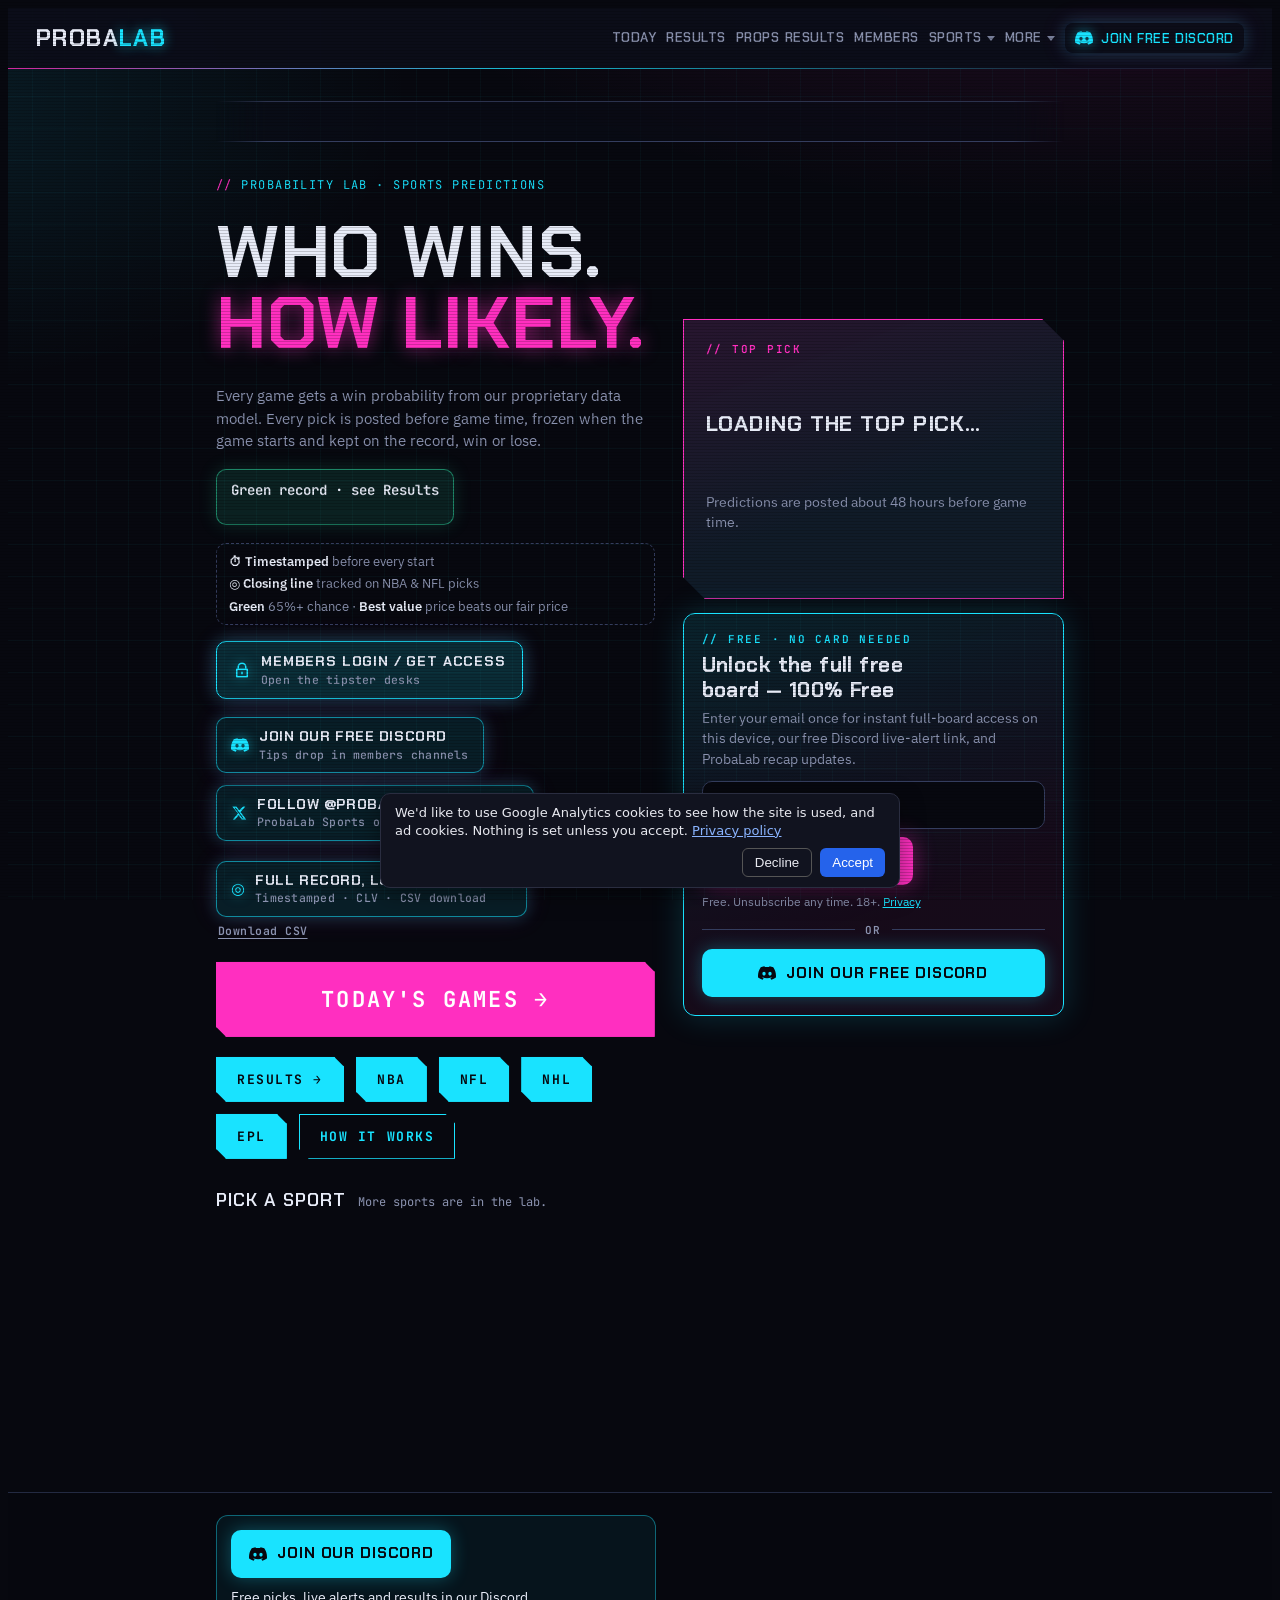
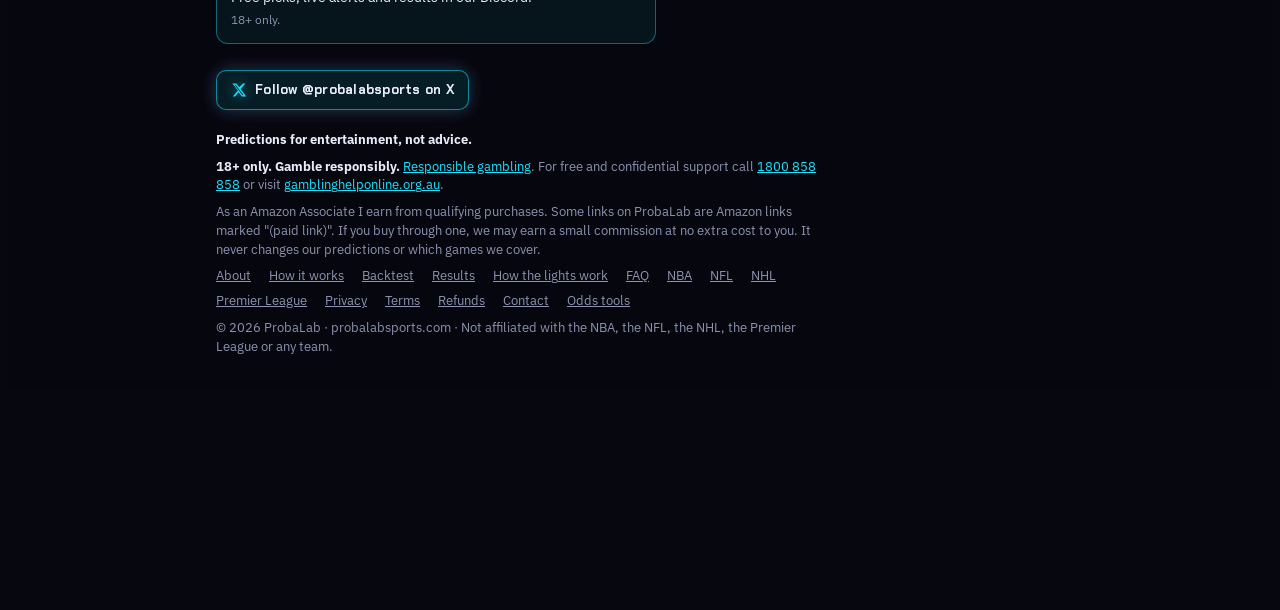
==== commit eccd816f: "Polish: Resend reuse + 1-click unsubscribe, honest copy, /today + filter + phone fixes - Welcome ema" ====
--- a/index.html
+++ b/index.html
@@ -227,8 +227,8 @@
 .prose ul { margin: 0; padding-left: 20px; display: grid; gap: 6px; }
 .prose li::marker { color: var(--magenta); }
 .prose h2 { margin-top: 8px; color: var(--cyan); }
-.lights { display: grid; gap: 10px; }
-.lights div { display: grid; grid-template-columns: 150px 1fr; gap: 12px; align-items: start; }
+.lights:not(.game-filters) { display: grid; gap: 10px; } /* not the light filter pill bar (also class "lights") */
+.lights:not(.game-filters) div { display: grid; grid-template-columns: 150px 1fr; gap: 12px; align-items: start; }
 .lights p { margin: 0; color: var(--muted); }
 
 footer { border-top: 1px solid var(--line); color: var(--muted); font-size: 12.5px; background: rgba(7, 8, 15, 0.85); }
@@ -241,7 +241,7 @@
   .two { grid-template-columns: minmax(0, 1fr); }
   nav.tabs { margin-left: 0; width: 100%; }
   .team .pc { font-size: 24px; }
-  .lights div { grid-template-columns: minmax(0, 1fr); gap: 4px; }
+  .lights:not(.game-filters) div { grid-template-columns: minmax(0, 1fr); gap: 4px; }
 }
 @media (prefers-reduced-motion: no-preference) {
   .bar i { transition: width .5s ease; }
@@ -522,7 +522,8 @@
 .hp-col { display: grid; gap: 14px; align-content: start; min-width: 0; }
 .home-signup { position: relative; padding: 18px; border: 1px solid var(--cyan); border-radius: 12px; background: linear-gradient(160deg, rgba(25, 227, 255, 0.12), rgba(255, 47, 192, 0.06) 70%); box-shadow: 0 0 32px rgba(25, 227, 255, 0.18); color: var(--ink); }
 .home-signup .hs-eyebrow { margin: 0 0 6px; font: 600 11px var(--f-mono); letter-spacing: 0.16em; text-transform: uppercase; color: var(--cyan); }
-.home-signup .hs-title { margin: 0 0 12px; font: 700 clamp(17px, 2.1vw, 21px)/1.2 var(--f-display); letter-spacing: 0.02em; text-transform: none; color: var(--ink); }
+.home-signup .hs-lede { margin: 0 0 12px; font-size: 14px; line-height: 1.45; color: var(--muted); }
+.home-signup .hs-title { margin: 0 0 6px; font: 700 clamp(17px, 2.1vw, 21px)/1.2 var(--f-display); letter-spacing: 0.02em; text-transform: none; color: var(--ink); }
 .home-signup .srow { display: flex; gap: 8px; flex-wrap: wrap; }
 .home-signup input[type=email] { flex: 1 1 200px; min-width: 0; min-height: 48px; box-sizing: border-box; background: var(--bg); color: var(--ink); border: 1px solid var(--line-hi); border-radius: 10px; padding: 10px 12px; font: 16px var(--f-body); }
 .home-signup input[type=email]:focus { outline: 2px solid var(--cyan); outline-offset: 1px; }
@@ -924,7 +925,7 @@
   <div class="wrap">
     <div class="discord-join" id="newsletter" data-discord-join="app">
           <a class="discord-join-btn" href="https://discord.gg/B8Q2hH26hV" target="_blank" rel="noopener noreferrer"><svg class="discord-ico" viewBox="0 0 24 24" width="18" height="18" aria-hidden="true" focusable="false"><path fill="currentColor" d="M20.317 4.37a19.79 19.79 0 0 0-4.885-1.515.074.074 0 0 0-.079.037c-.21.375-.444.864-.608 1.25a18.27 18.27 0 0 0-5.487 0 12.64 12.64 0 0 0-.617-1.25.077.077 0 0 0-.079-.037A19.74 19.74 0 0 0 3.677 4.37a.07.07 0 0 0-.032.027C.533 9.046-.32 13.58.099 18.057a.082.082 0 0 0 .031.057 19.9 19.9 0 0 0 5.993 3.03.078.078 0 0 0 .084-.028 14.09 14.09 0 0 0 1.226-1.994.076.076 0 0 0-.041-.106 13.11 13.11 0 0 1-1.872-.892.077.077 0 0 1-.008-.128 10.2 10.2 0 0 0 .372-.292.074.074 0 0 1 .077-.01c3.928 1.793 8.18 1.793 12.062 0a.074.074 0 0 1 .078.01c.12.098.246.198.373.292a.077.077 0 0 1-.006.127 12.3 12.3 0 0 1-1.873.892.077.077 0 0 0-.041.107c.36.698.772 1.362 1.225 1.993a.076.076 0 0 0 .084.028 19.84 19.84 0 0 0 6.002-3.03.077.077 0 0 0 .032-.054c.5-5.177-.838-9.674-3.549-13.66a.061.061 0 0 0-.031-.03zM8.02 15.33c-1.183 0-2.157-1.085-2.157-2.419 0-1.333.956-2.419 2.157-2.419 1.21 0 2.176 1.096 2.157 2.42 0 1.333-.956 2.418-2.157 2.418zm7.975 0c-1.183 0-2.157-1.085-2.157-2.419 0-1.333.955-2.419 2.157-2.419 1.21 0 2.176 1.096 2.157 2.42 0 1.333-.946 2.418-2.157 2.418z"/></svg><span>Join our Discord</span></a>
-          <p class="discord-join-line">Free picks, results and the weekly newsletter in our Discord.</p>
+          <p class="discord-join-line">Free picks, live alerts and results in our Discord.</p>
           <p class="discord-join-age">18+ only.</p>
         </div>
     <div id="discordFooterSlot"></div>
@@ -986,7 +987,8 @@
 // ---------- free email + Discord callout (under Today's top pick) ----------
 // Posts to /api/subscribe (functions/api/subscribe.js: optional Turnstile → Supabase newsletter_signups → optional Resend welcome).
 // Turnstile (optional) and the post live in /free-board.js (window.PLSignup).
-const SIGNUP_HEADLINE = "Join Discord for live daily +EV & Closing Line alerts, plus get our free Tue & Fri ProbaLab newsletter recaps & early Founding Member access.";
+const SIGNUP_HEADLINE = "Unlock the full free board — 100% Free";
+const SIGNUP_LEDE = "Enter your email once for instant full-board access on this device, our free Discord live-alert link, and ProbaLab recap updates.";
 function homeSignupHtml(where) {
   const id = `hs-email-${where}`;
   const discord = discordInviteConfigured()
@@ -996,16 +998,17 @@
   return `<section class="home-signup" data-home-signup="${esc(where)}" aria-labelledby="${id}-h">
     <p class="hs-eyebrow">// Free · no card needed</p>
     <h2 class="hs-title" id="${id}-h">${esc(SIGNUP_HEADLINE)}</h2>
+    <p class="hs-lede">${esc(SIGNUP_LEDE)}</p>
     <form class="hs-form" action="/api/subscribe" method="post" data-signup novalidate>
       <div class="srow">
         <input id="${id}" type="email" name="email" required maxlength="254" placeholder="you@example.com" autocomplete="email" inputmode="email" aria-label="Email address">
-        <button type="submit">Get the free newsletter</button>
+        <button type="submit">Unlock free board</button>
       </div>
       <input class="hp" type="text" name="website" tabindex="-1" autocomplete="off" aria-hidden="true">
       <input type="hidden" name="source" value="${esc(where)}">
       <div class="hs-ts" data-ts></div>
       <p class="msg" role="status" aria-live="polite"></p>
-      <p class="hs-fine">Newsletter every Tuesday &amp; Friday. Free. Unsubscribe any time. 18+. <a href="/privacy">Privacy</a></p>
+      <p class="hs-fine">Free. Unsubscribe any time. 18+. <a href="/privacy">Privacy</a></p>
     </form>
     ${discord}
   </section>`;
--- a/phone.css
+++ b/phone.css
@@ -217,6 +217,7 @@
 
   /* ---------------------------------------------------------------- /today */
   html.pf.pf-today ul.today-games, html.pf.pf-today .oddsfmt-bar { display: none !important; }
+  html.pf .today-count { display: none; } /* phone shows its own count line (pf-count) above the intro */
   html.pf.pf-today main.wrap > h1 { font-size: 26px; line-height: 1.1; }
   html.pf.pf-today section.panel[id] { padding: 14px 12px; border-radius: var(--pf-r); }
   html.pf.pf-today section.panel[id] > h2 { margin: 2px 2px 12px; }
